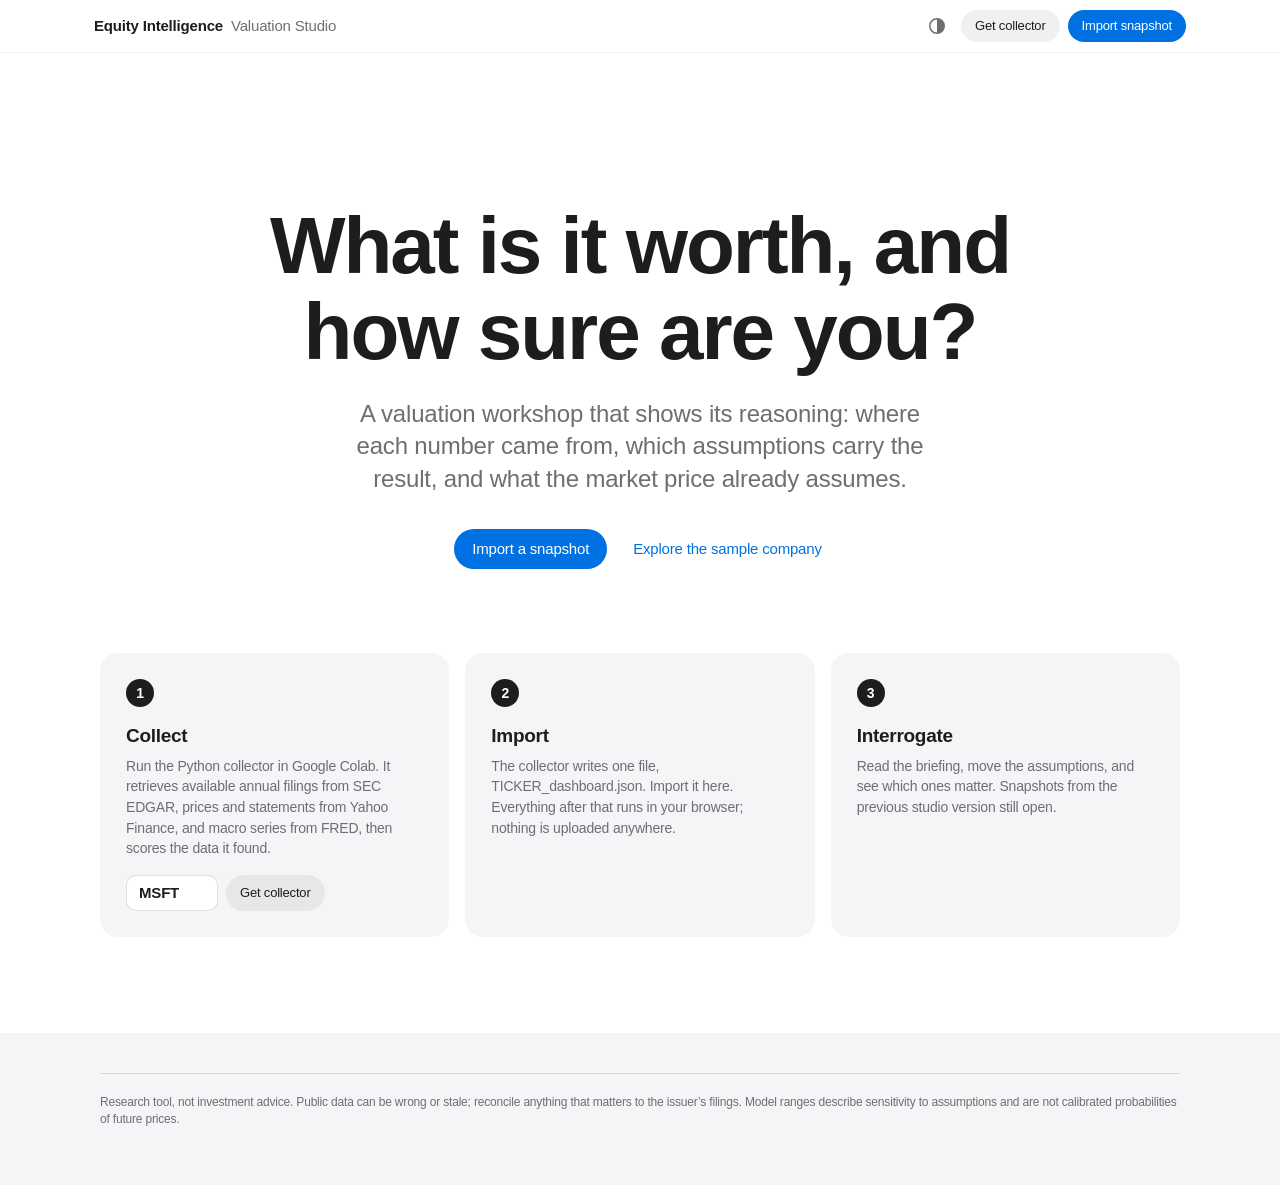
==== experiments/company.html @ 051d7dd8 "Add original ATLAS and valuation workspaces with synchronized 3-second startup" ====
<!doctype html>
<html lang="en">
<head>
<meta charset="utf-8">
<meta name="viewport" content="width=device-width, initial-scale=1, viewport-fit=cover">
<meta name="color-scheme" content="light dark">
<title>Equity Intelligence · Valuation Studio</title>
<style>
:root{
  --bg:#ffffff;--bg-alt:#f5f5f7;--surface:#ffffff;
  --ink:#1d1d1f;--ink-2:#6e6e73;--ink-3:#86868b;
  --line:rgba(0,0,0,.12);--line-2:rgba(0,0,0,.06);
  --accent:#0071e3;--accent-soft:rgba(0,113,227,.10);--accent-mid:rgba(0,113,227,.26);
  --pos:#1f8a3b;--neg:#d70015;--warn:#b25000;
  --pos-soft:rgba(52,199,89,.16);--neg-soft:rgba(255,59,48,.12);--warn-soft:rgba(255,159,10,.18);
  --nav:rgba(255,255,255,.8);--field:#ffffff;
  --font:-apple-system,BlinkMacSystemFont,"SF Pro Text","SF Pro Display","Helvetica Neue","Segoe UI",Roboto,Arial,sans-serif;
  --mono:ui-monospace,"SF Mono",Menlo,Consolas,monospace;
  --r:18px;--gutter:clamp(20px,5vw,44px);
  color-scheme:light;
}
@media (prefers-color-scheme:dark){:root:not([data-theme="light"]){
  --bg:#000000;--bg-alt:#101012;--surface:#1c1c1e;
  --ink:#f5f5f7;--ink-2:#a1a1a6;--ink-3:#86868b;
  --line:rgba(255,255,255,.16);--line-2:rgba(255,255,255,.08);
  --accent:#2997ff;--accent-soft:rgba(41,151,255,.14);--accent-mid:rgba(41,151,255,.34);
  --pos:#30d158;--neg:#ff453a;--warn:#ff9f0a;
  --pos-soft:rgba(48,209,88,.16);--neg-soft:rgba(255,69,58,.16);--warn-soft:rgba(255,159,10,.16);
  --nav:rgba(0,0,0,.72);--field:#1c1c1e;color-scheme:dark;
}}
:root[data-theme="dark"]{
  --bg:#000000;--bg-alt:#101012;--surface:#1c1c1e;
  --ink:#f5f5f7;--ink-2:#a1a1a6;--ink-3:#86868b;
  --line:rgba(255,255,255,.16);--line-2:rgba(255,255,255,.08);
  --accent:#2997ff;--accent-soft:rgba(41,151,255,.14);--accent-mid:rgba(41,151,255,.34);
  --pos:#30d158;--neg:#ff453a;--warn:#ff9f0a;
  --pos-soft:rgba(48,209,88,.16);--neg-soft:rgba(255,69,58,.16);--warn-soft:rgba(255,159,10,.16);
  --nav:rgba(0,0,0,.72);--field:#1c1c1e;color-scheme:dark;
}
*{box-sizing:border-box}
html{scroll-behavior:smooth;scroll-padding-top:64px;-webkit-text-size-adjust:100%}
body{margin:0;background:var(--bg);color:var(--ink);font:17px/1.47 var(--font);letter-spacing:-.011em;-webkit-font-smoothing:antialiased;text-rendering:optimizeLegibility}
h1,h2,h3,h4,p{margin:0}
h1,h2,h3{font-weight:600;letter-spacing:-.025em;line-height:1.08;text-wrap:balance}
h2{font-size:clamp(30px,4.2vw,46px)}
h3{font-size:21px;line-height:1.2;letter-spacing:-.015em}
h4{font-size:14px;font-weight:600;letter-spacing:-.005em}
a{color:var(--accent);text-decoration:none}a:hover{text-decoration:underline}
button,input,select{font:inherit;color:inherit;letter-spacing:inherit}
button{cursor:pointer}
:focus-visible{outline:2px solid var(--accent);outline-offset:3px;border-radius:6px}
.num{font-variant-numeric:tabular-nums}
.muted{color:var(--ink-2)}.small{font-size:14px;line-height:1.45}.tiny{font-size:12px;line-height:1.4;letter-spacing:0}
.pos{color:var(--pos)}.neg{color:var(--neg)}.warn{color:var(--warn)}
[hidden]{display:none!important}

/* navigation */
.nav{position:sticky;top:0;z-index:40;background:var(--nav);-webkit-backdrop-filter:saturate(180%) blur(20px);backdrop-filter:saturate(180%) blur(20px);border-bottom:1px solid var(--line-2);padding-top:env(safe-area-inset-top,0px)}
.nav-in{max-width:1180px;margin:auto;padding:0 var(--gutter);height:52px;display:flex;align-items:center;gap:18px}
.brand{font-size:15px;font-weight:600;white-space:nowrap;display:flex;align-items:baseline;gap:8px}
.brand span{font-weight:400;color:var(--ink-2)}
.links{display:flex;gap:2px;overflow-x:auto;scrollbar-width:none;flex:1;min-width:0;mask-image:linear-gradient(90deg,transparent,#000 14px,#000 calc(100% - 14px),transparent)}
.links::-webkit-scrollbar{display:none}
.links a{color:var(--ink-2);font-size:13px;padding:6px 10px;border-radius:99px;white-space:nowrap;letter-spacing:0}
.links a:hover{color:var(--ink);text-decoration:none}
.links a.on{color:var(--ink);background:var(--line-2)}
.nav-actions{display:flex;gap:8px;align-items:center}
.btn{border:0;border-radius:99px;background:var(--accent);color:#fff;padding:9px 18px;font-size:15px;white-space:nowrap;transition:filter .15s}
.btn:hover{filter:brightness(1.08)}
.btn.sm{padding:6px 14px;font-size:13px}
.btn.quiet{background:var(--line-2);color:var(--ink)}
.btn.ghost{background:transparent;color:var(--accent);padding-left:4px;padding-right:4px}
.btn:disabled{opacity:.4;cursor:default}
.icon-btn{border:0;background:transparent;width:32px;height:32px;border-radius:50%;display:grid;place-items:center;color:var(--ink-2)}
.icon-btn:hover{background:var(--line-2);color:var(--ink)}
.banner{background:var(--warn-soft);color:var(--ink);font-size:13px;text-align:center;padding:8px var(--gutter)}

/* bands */
.band{--card:var(--bg-alt);padding:clamp(56px,8vw,104px) var(--gutter)}
.band.alt{--card:var(--surface);background:var(--bg-alt)}
.wrap{max-width:1080px;margin:auto}
.head{max-width:720px;margin-bottom:clamp(28px,4vw,48px)}
.head p{font-size:clamp(17px,1.9vw,21px);line-height:1.4;color:var(--ink-2);margin-top:14px;text-wrap:pretty}
.card{background:var(--card);border-radius:var(--r);padding:clamp(20px,3vw,32px);min-width:0}
.card>h3{margin-bottom:6px}.card>h3+p{color:var(--ink-2);font-size:14px;margin-bottom:20px;max-width:62ch}
.grid{display:grid;gap:16px}
.g2{grid-template-columns:repeat(2,minmax(0,1fr))}.g3{grid-template-columns:repeat(3,minmax(0,1fr))}.g4{grid-template-columns:repeat(4,minmax(0,1fr))}
.g-main{grid-template-columns:minmax(0,1.55fr) minmax(0,1fr)}
.stack{display:grid;gap:16px}
.mt{margin-top:16px}.mt2{margin-top:32px}

/* start */
.start{padding:clamp(72px,12vw,150px) var(--gutter) clamp(56px,8vw,96px);text-align:center}
.start h1{font-size:clamp(40px,7vw,80px);max-width:17ch;margin:0 auto}
.start>p{font-size:clamp(19px,2.2vw,24px);line-height:1.35;color:var(--ink-2);max-width:34em;margin:22px auto 0;text-wrap:balance}
.start .actions{display:flex;gap:10px 22px;justify-content:center;flex-wrap:wrap;margin-top:34px;align-items:center}
.steps{display:grid;grid-template-columns:repeat(3,minmax(0,1fr));gap:16px;max-width:1080px;margin:clamp(48px,7vw,84px) auto 0;text-align:left;counter-reset:s}
.step{background:var(--bg-alt);border-radius:var(--r);padding:26px;counter-increment:s}
.step::before{content:counter(s);display:grid;place-items:center;width:28px;height:28px;border-radius:50%;background:var(--ink);color:var(--bg);font-size:14px;font-weight:600;margin-bottom:18px}
.step h3{font-size:19px;margin-bottom:8px}.step p{font-size:14px;color:var(--ink-2)}
.step .row{display:flex;gap:8px;margin-top:16px;flex-wrap:wrap}
.field{height:36px;border-radius:10px;border:1px solid var(--line);background:var(--field);padding:0 12px;font-size:15px;min-width:0}
.field.tk{width:92px;text-transform:uppercase;font-weight:600}

/* summary */
.company{display:flex;justify-content:space-between;align-items:baseline;gap:16px;flex-wrap:wrap;color:var(--ink-2);font-size:15px;margin-bottom:18px}
.verdict{font-size:clamp(32px,5.4vw,64px);font-weight:600;letter-spacing:-.03em;line-height:1.05;max-width:20ch;text-wrap:balance}
.verdict-sub{font-size:clamp(17px,2vw,22px);color:var(--ink-2);line-height:1.4;max-width:44em;margin-top:18px;text-wrap:pretty}
.range{margin:clamp(40px,6vw,72px) 0 8px;position:relative;height:118px}
.range-track{position:absolute;left:0;right:0;top:54px;height:10px;border-radius:5px;background:var(--line-2)}
.range-band{position:absolute;top:54px;height:10px;border-radius:5px;background:var(--accent-mid)}
.range-core{position:absolute;top:54px;height:10px;border-radius:5px;background:var(--accent)}
.range-med{position:absolute;top:48px;width:2px;height:22px;background:var(--bg);margin-left:-1px}
.range-mkt{position:absolute;top:0;transform:translateX(-50%);text-align:center;white-space:nowrap}
.range-mkt b{display:block;font-size:19px;font-weight:600}.range-mkt span{font-size:12px;color:var(--ink-2)}
.range-mkt::after{content:"";display:block;width:2px;height:24px;background:var(--ink);margin:4px auto 0;border-radius:1px}
.range-mkt.edge-l{transform:none;text-align:left}.range-mkt.edge-l::after{margin-left:0}
.range-mkt.edge-r{transform:translateX(-100%);text-align:right}.range-mkt.edge-r::after{margin-right:0}
.range-lab{position:absolute;top:76px;font-size:12px;color:var(--ink-2);white-space:nowrap;transform:translateX(-50%);text-align:center}
.range-lab b{display:block;font-size:15px;color:var(--ink);font-weight:600}
.range-lab.l{transform:none;text-align:left}.range-lab.r{transform:translateX(-100%);text-align:right}
.facts{display:grid;grid-template-columns:repeat(4,minmax(0,1fr));gap:1px;background:var(--line-2);border-top:1px solid var(--line-2);border-bottom:1px solid var(--line-2);margin-top:clamp(32px,5vw,56px)}
.fact{background:var(--bg);padding:22px 20px 22px 0}
.fact+.fact{padding-left:20px}
.fact>span{font-size:13px;color:var(--ink-2);display:block}
.fact b{white-space:nowrap;overflow:hidden;text-overflow:ellipsis;font-size:clamp(24px,3vw,34px);font-weight:600;letter-spacing:-.02em;display:block;margin:4px 0 2px}
.fact>small{font-size:12px;color:var(--ink-2)}
.brief{margin-top:clamp(40px,6vw,72px);display:grid;grid-template-columns:minmax(0,220px) minmax(0,1fr);gap:24px 48px}
.brief h3{font-size:28px}
.brief-list{display:grid;gap:0}
.insight{display:grid;grid-template-columns:10px minmax(0,1fr);gap:16px;padding:20px 0;border-top:1px solid var(--line-2)}
.insight:first-child{border-top:0;padding-top:4px}
.insight i{width:8px;height:8px;border-radius:50%;margin-top:9px;background:var(--ink-3)}
.insight.good i{background:var(--pos)}.insight.bad i{background:var(--neg)}.insight.caution i{background:var(--warn)}.insight.info i{background:var(--accent)}
.insight b{font-weight:600;font-size:19px;line-height:1.3;letter-spacing:-.015em;display:block}
.insight p{color:var(--ink-2);font-size:15px;margin-top:6px;max-width:62ch}
.insight a{font-size:14px;display:inline-block;margin-top:8px}

/* generic pieces */
.kv{display:grid;grid-template-columns:1fr auto;gap:10px 16px;font-size:15px}
.kv>span{color:var(--ink-2)}.kv>b{font-weight:500;text-align:right;font-variant-numeric:tabular-nums}
.kv .rule{grid-column:1/-1;height:1px;background:var(--line-2)}
.big{font-size:clamp(34px,5vw,52px);font-weight:600;letter-spacing:-.03em;line-height:1;font-variant-numeric:tabular-nums}
.stat span{display:block;font-size:13px;color:var(--ink-2)}
.stat b{display:block;font-size:26px;font-weight:600;letter-spacing:-.02em;margin-top:2px;font-variant-numeric:tabular-nums}
.stat small{font-size:12px;color:var(--ink-2)}
.stats{display:grid;grid-template-columns:repeat(auto-fit,minmax(118px,1fr));gap:20px 16px}
.chart{width:100%;display:block;position:relative}
.chart svg{display:block;width:100%;height:auto;overflow:visible}
.chart text{font:11px var(--font);fill:var(--ink-2);letter-spacing:0}
.axis{stroke:var(--line);stroke-width:1}.gridl{stroke:var(--line-2);stroke-width:1}
.legend{display:flex;gap:6px 18px;flex-wrap:wrap;font-size:12px;color:var(--ink-2);margin-top:12px}
.legend i{display:inline-block;width:14px;height:3px;border-radius:2px;vertical-align:middle;margin-right:6px}
.seg{display:inline-flex;background:var(--line-2);border-radius:10px;padding:2px;gap:2px;flex-wrap:wrap}
.seg button{border:0;background:transparent;border-radius:8px;padding:6px 12px;font-size:13px;color:var(--ink-2)}
.seg button[aria-pressed="true"]{background:var(--surface);color:var(--ink);box-shadow:0 1px 3px rgba(0,0,0,.12)}
:root[data-theme="dark"] .seg button[aria-pressed="true"]{background:#3a3a3c}
@media (prefers-color-scheme:dark){:root:not([data-theme="light"]) .seg button[aria-pressed="true"]{background:#3a3a3c}}
.readout{font-size:13px;color:var(--ink-2);min-height:20px;font-variant-numeric:tabular-nums}
details.more{margin-top:16px}
details.more>summary{cursor:pointer;color:var(--accent);font-size:15px;list-style:none;display:inline-flex;gap:6px;align-items:center}
details.more>summary::-webkit-details-marker{display:none}
details.more>summary::after{content:"";width:7px;height:7px;border-right:1.5px solid;border-bottom:1.5px solid;transform:rotate(45deg);margin-top:-3px;transition:transform .2s}
details.more[open]>summary::after{transform:rotate(-135deg);margin-top:3px}
.empty{color:var(--ink-2);font-size:14px;padding:24px 0}

/* bridge */
.bridge{display:grid;gap:10px}
.bridge-row{display:grid;grid-template-columns:minmax(120px,190px) minmax(0,1fr) 92px;gap:14px;align-items:center;font-size:14px}
.bridge-row>span{color:var(--ink-2)}.bridge-row>b{text-align:right;font-weight:500;font-variant-numeric:tabular-nums}
.bridge-bar{height:22px;position:relative}
.bridge-bar i{position:absolute;top:0;bottom:0;border-radius:5px;background:var(--accent)}
.bridge-bar i.minus{background:var(--ink-3)}.bridge-bar i.total{background:var(--ink)}
.bridge-row.total>span,.bridge-row.total>b{color:var(--ink);font-weight:600}

/* what-if */
.slider{display:grid;grid-template-columns:1fr auto;gap:2px 12px;align-items:baseline;padding:13px 0;border-top:1px solid var(--line-2)}
.slider:first-of-type{border-top:0}
.slider label{font-size:15px}.slider output{font-weight:600;font-variant-numeric:tabular-nums}
.slider small{grid-column:1/-1;font-size:12px;color:var(--ink-2)}
.slider input{grid-column:1/-1;width:100%;margin:8px 0 0;accent-color:var(--accent)}
.chips{display:flex;gap:8px;flex-wrap:wrap;margin-bottom:8px}
.chip{border:1px solid var(--line);background:transparent;border-radius:99px;padding:6px 14px;font-size:13px}
.chip:hover{border-color:var(--ink-3)}.chip[aria-pressed="true"]{background:var(--ink);color:var(--bg);border-color:var(--ink)}
.sens{width:100%;border-collapse:separate;border-spacing:3px;font-size:13px;font-variant-numeric:tabular-nums;table-layout:fixed}
.sens th{font-weight:400;color:var(--ink-2);padding:6px 2px;font-size:12px}
.sens td{text-align:center;padding:10px 2px;border-radius:7px;background:var(--line-2)}
.sens td.up{background:var(--pos-soft)}.sens td.dn{background:var(--neg-soft)}.sens td.base{box-shadow:inset 0 0 0 1.5px var(--ink)}

/* tornado */
.tor{display:grid;gap:14px}
.tor-row{display:grid;grid-template-columns:minmax(0,190px) minmax(0,1fr) 44px;gap:12px;align-items:center;font-size:14px}
.tor-row small{display:block;font-size:12px;color:var(--ink-2)}
.tor-track{height:10px;background:var(--line-2);border-radius:5px;overflow:hidden}
.tor-track i{display:block;height:100%;background:var(--accent);border-radius:5px}
.tor-row b{text-align:right;font-weight:600;font-variant-numeric:tabular-nums}

/* macro + lists */
.macro h4{font-size:15px}.macro .val{font-size:28px;font-weight:600;letter-spacing:-.02em;margin:10px 0 2px;font-variant-numeric:tabular-nums}
.macro p{font-size:13px;color:var(--ink-2);margin-top:10px}
.watch{display:grid;gap:0}
.watch div{padding:14px 0;border-top:1px solid var(--line-2);font-size:15px}
.watch div:first-child{border-top:0;padding-top:0}
.watch b{font-weight:600;display:block}.watch span{color:var(--ink-2);font-size:14px}

/* balance sheet */
.crumbs{display:flex;gap:6px;flex-wrap:wrap;font-size:13px;color:var(--ink-3);margin-bottom:18px}
.crumbs button{border:0;background:none;padding:0;color:var(--accent);font-size:13px}.crumbs button.last{color:var(--ink);cursor:default}
.roots{display:grid;grid-template-columns:repeat(3,minmax(0,1fr));gap:12px;margin:16px 0}
.root{border:0;text-align:left;background:var(--card);border-radius:14px;padding:16px 18px;box-shadow:inset 0 0 0 1px transparent}
.root[aria-pressed="true"]{box-shadow:inset 0 0 0 2px var(--accent)}
.root span{font-size:13px;color:var(--ink-2);display:block}.root b{font-size:24px;font-weight:600;letter-spacing:-.02em;font-variant-numeric:tabular-nums}
.brow{display:grid;grid-template-columns:minmax(0,1fr) auto;gap:4px 12px;width:100%;border:0;background:none;text-align:left;padding:13px 0;border-top:1px solid var(--line-2);font-size:15px}
.brow:disabled{cursor:default;color:inherit}
.brow b{font-weight:500;font-variant-numeric:tabular-nums}
.brow .bar{grid-column:1/-1;height:4px;background:var(--line-2);border-radius:2px;overflow:hidden}
.brow .bar i{display:block;height:100%;background:var(--accent);border-radius:2px}
.brow small{grid-column:1/-1;font-size:12px;color:var(--ink-2)}
.brow .go{color:var(--ink-3);margin-left:6px}
.split{height:10px;border-radius:5px;display:flex;overflow:hidden;margin:14px 0 8px;background:var(--line-2)}
.split i{background:var(--ink-3)}.split i+i{background:var(--accent)}

/* treemap + cloud */
.tm{position:relative;width:100%;height:clamp(300px,42vw,440px);border-radius:12px;overflow:hidden}
.tile{position:absolute;border:0;padding:0;background:none;text-align:left;cursor:pointer;animation:tin .22s ease-out both}
.tile:disabled{cursor:default}
.tile>span{position:absolute;inset:1.5px;border-radius:8px;padding:10px 12px;overflow:hidden;display:flex;flex-direction:column;justify-content:space-between;background:var(--tc);color:var(--tt);transition:filter .15s}
.tile:not(:disabled):hover>span{filter:brightness(1.1)}
.tile b{font-weight:600;font-size:14px;line-height:1.2;letter-spacing:-.01em;display:block}
.tile em{font-style:normal;font-size:12px;opacity:.85;display:block;margin-top:2px}
.tile strong{font-size:clamp(16px,2.2vw,24px);font-weight:600;letter-spacing:-.02em;font-variant-numeric:tabular-nums;display:block}
.tile small{font-size:11px;opacity:.85;letter-spacing:0}
.tile.sm strong{font-size:14px}.tile.xs>span{padding:4px 6px}.tile.xs strong,.tile.xs em,.tile.xs small{display:none}.tile.xs b{font-size:11px;white-space:nowrap}.tile.none>span>*{display:none}
.tile.contra>span{background:repeating-linear-gradient(135deg,var(--line) 0 6px,transparent 6px 12px);color:var(--ink);box-shadow:inset 0 0 0 1px var(--line)}
@keyframes tin{from{opacity:0;transform:scale(.965)}to{opacity:1;transform:none}}
.ladder{position:absolute;inset:0;display:flex;gap:clamp(6px,1.6vw,16px);align-items:stretch;padding:8px 4px 0}
.rung{flex:1;min-width:0;display:grid;grid-template-rows:auto auto 1fr auto;text-align:center;animation:tin .25s ease-out both}
.rung b{font-size:clamp(13px,1.8vw,19px);font-weight:600;letter-spacing:-.02em}.rung small{font-size:12px;color:var(--ink-2);margin-bottom:8px}
.rung i{align-self:end;background:var(--accent);border-radius:8px 8px 0 0;min-height:3px}
.rung span{font-size:12px;color:var(--ink-2);padding:8px 0 2px;border-top:1px solid var(--line);white-space:nowrap;overflow:hidden;text-overflow:ellipsis}
.cloud{display:block;width:100%;height:clamp(300px,40vw,420px);margin-top:12px;touch-action:none;cursor:grab}
.cloud:active{cursor:grabbing}
.clist{display:grid}
.clist button{display:grid;grid-template-columns:minmax(0,1fr) auto auto;gap:10px;border:0;background:none;text-align:left;padding:10px 0;border-top:1px solid var(--line-2);font-size:14px;align-items:baseline}
.clist button:first-child{border-top:0}.clist button:disabled{cursor:default;color:inherit}
.clist b{font-weight:500;font-variant-numeric:tabular-nums}.clist small{font-size:12px;color:var(--ink-2);min-width:44px;text-align:right;font-variant-numeric:tabular-nums}

/* quality */
.score{display:flex;align-items:baseline;gap:10px}
.score b{font-size:clamp(56px,8vw,88px);font-weight:600;letter-spacing:-.04em;line-height:1}
.score span{font-size:21px;color:var(--ink-2)}
.check{display:grid;grid-template-columns:22px minmax(0,1fr);gap:12px;padding:14px 0;border-top:1px solid var(--line-2)}
.check:first-child{border-top:0}
.check svg{margin-top:2px}.check b{font-weight:600;font-size:15px;display:block}.check p{font-size:14px;color:var(--ink-2);margin-top:2px}
.tbl-wrap{overflow-x:auto;border-radius:12px;-webkit-overflow-scrolling:touch}
table.data{width:100%;border-collapse:collapse;font-size:13px;white-space:nowrap;font-variant-numeric:tabular-nums}
table.data th{text-align:right;font-weight:500;color:var(--ink-2);padding:10px 14px;border-bottom:1px solid var(--line);position:sticky;top:0;background:var(--card)}
table.data td{text-align:right;padding:9px 14px;border-bottom:1px solid var(--line-2)}
table.data th:first-child,table.data td:first-child{text-align:left}
table.data.left td,table.data.left th{text-align:left;white-space:normal}
.flag{display:inline-block;font-size:11px;padding:1px 7px;border-radius:99px;background:var(--warn-soft);color:var(--warn);margin-left:6px;letter-spacing:0}

/* modal + toast */
.modal{position:fixed;inset:0;background:rgba(0,0,0,.48);z-index:60;display:none;align-items:center;justify-content:center;padding:20px}
.modal.open{display:flex}
.sheet{width:min(960px,100%);max-height:min(86vh,900px);background:var(--surface);border-radius:20px;display:flex;flex-direction:column;overflow:hidden}
.sheet-head{padding:22px 24px 18px;display:flex;justify-content:space-between;gap:16px;align-items:flex-start;flex-wrap:wrap;border-bottom:1px solid var(--line-2)}
.sheet-head p{font-size:14px;color:var(--ink-2);margin-top:4px;max-width:52ch}
.sheet-form{display:flex;gap:10px;flex-wrap:wrap;align-items:end;padding:16px 24px;border-bottom:1px solid var(--line-2)}
.sheet-form label{display:grid;gap:5px;font-size:12px;color:var(--ink-2)}
pre{flex:1;overflow:auto;margin:0;padding:20px 24px;font:12px/1.6 var(--mono);tab-size:4;background:var(--bg-alt);color:var(--ink);letter-spacing:0}
.toast{position:fixed;left:50%;bottom:calc(28px + env(safe-area-inset-bottom,0px));transform:translate(-50%,20px);background:var(--ink);color:var(--bg);padding:11px 18px;border-radius:99px;font-size:14px;opacity:0;pointer-events:none;transition:.25s;z-index:70;max-width:calc(100vw - 32px)}
.toast.show{opacity:1;transform:translate(-50%,0)}
footer{padding:40px var(--gutter) calc(56px + env(safe-area-inset-bottom,0px));font-size:12px;color:var(--ink-2);background:var(--bg-alt)}
footer .wrap{border-top:1px solid var(--line);padding-top:20px;max-width:1080px}

@media (max-width:900px){
  .g-main,.g3,.g4{grid-template-columns:repeat(2,minmax(0,1fr))}
  .g-main{grid-template-columns:1fr}
  .brief{grid-template-columns:1fr}
  .steps{grid-template-columns:1fr}
  .brand span{display:none}
  .nav-in{flex-wrap:wrap;height:auto;padding-top:9px;row-gap:2px}
  .nav-in .links{order:3;flex:0 0 100%;padding:4px 0 8px}
  .nav-in:has(.links[hidden]){padding-bottom:9px}
  html{scroll-padding-top:104px}
}
@media (max-width:640px){
  body{font-size:16px}
  .g2,.g3,.g4{grid-template-columns:1fr}
  .facts{grid-template-columns:repeat(2,minmax(0,1fr))}
  .fact,.fact+.fact{padding:16px 12px 16px 0}.fact:nth-child(even){padding-left:14px}
  .roots{grid-template-columns:1fr}
  .bridge-row{grid-template-columns:minmax(0,1fr) 84px}.bridge-bar{grid-column:1/-1;grid-row:2;height:12px}
  .tor-row{grid-template-columns:minmax(0,1fr) 44px}.tor-track{grid-column:1/-1;grid-row:2}
  .nav-actions .label{display:none}
  .range-mkt b{font-size:16px}
}
@media (prefers-reduced-motion:reduce){html{scroll-behavior:auto}*{transition:none!important}}
@media print{.nav,.start,.modal,.toast,.banner{display:none!important}.band{padding:24px 0}}
</style>
</head>
<body>
<header class="nav">
  <div class="nav-in">
    <div class="brand">Equity Intelligence <span id="navTicker">Valuation Studio</span></div>
    <nav class="links" id="links" aria-label="Sections" hidden>
      <a href="#summary">Summary</a><a href="#valuation">Valuation</a><a href="#whatif">What-if</a><a href="#uncertainty">Uncertainty</a><a href="#record">Fundamentals</a><a href="#risk">Risk</a><a href="#macro">Economy</a><a href="#balance">Breakdown</a><a href="#bank" id="bankLink" hidden>Bank capital</a><a href="#quality">Data quality</a><a href="#tables">Tables</a>
    </nav>
    <div class="nav-actions" style="margin-left:auto">
      <button class="icon-btn" id="themeBtn" aria-label="Switch between light and dark appearance" title="Appearance">
        <svg width="18" height="18" viewBox="0 0 18 18" aria-hidden="true"><circle cx="9" cy="9" r="7.25" fill="none" stroke="currentColor" stroke-width="1.5"/><path d="M9 1.75a7.25 7.25 0 0 1 0 14.5z" fill="currentColor"/></svg>
      </button>
      <button class="btn sm quiet" id="navCode"><span class="label">Get </span>collector</button>
      <button class="btn sm" id="navImport">Import<span class="label"> snapshot</span></button>
    </div>
  </div>
</header>
<div class="banner" id="demoBanner" hidden>Sample data. Northwind Systems is a synthetic company, generated so you can explore the studio before importing a real snapshot.</div>

<main>
<section class="start" id="start">
  <h1>What is it worth, and how sure are you?</h1>
  <p>A valuation workshop that shows its reasoning: where each number came from, which assumptions carry the result, and what the market price already assumes.</p>
  <div class="actions">
    <button class="btn" id="startImport">Import a snapshot</button>
    <button class="btn ghost" id="startDemo">Explore the sample company</button>
  </div>
  <div class="steps">
    <div class="step"><h3>Collect</h3><p>Run the Python collector in Google Colab. It retrieves available annual filings from SEC EDGAR, prices and statements from Yahoo Finance, and macro series from FRED, then scores the data it found.</p>
      <div class="row"><input class="field tk" id="startTicker" value="MSFT" maxlength="12" aria-label="Ticker symbol"><button class="btn sm quiet" id="startCode">Get collector</button></div></div>
    <div class="step"><h3>Import</h3><p>The collector writes one file, <span class="num">TICKER_dashboard.json</span>. Import it here. Everything after that runs in your browser; nothing is uploaded anywhere.</p></div>
    <div class="step"><h3>Interrogate</h3><p>Read the briefing, move the assumptions, and see which ones matter. Snapshots from the previous studio version still open.</p></div>
  </div>
</section>

<div id="app" hidden>
<section class="band" id="summary"><div class="wrap">
  <div class="company"><span id="coName"></span><span id="coMeta" class="num"></span></div>
  <h1 class="verdict" id="verdict"></h1>
  <p class="verdict-sub" id="verdictSub"></p>
  <div class="range" id="range" role="img"></div>
  <div class="facts" id="facts"></div>
  <div class="brief"><div><h3>Briefing</h3><p class="small muted" style="margin-top:10px">Ranked by how much each point should change your view. Every statement is computed from this snapshot.</p></div><div class="brief-list" id="brief"></div></div>
</div></section>

<section class="band alt" id="valuation"><div class="wrap">
  <div class="head"><h2>How the value is built.</h2><p id="valLede"></p></div>
  <div class="grid g-main">
    <div class="card"><h3 id="bridgeTitle">From cash flows to a share price</h3><p id="bridgeNote"></p><div class="bridge" id="bridge"></div></div>
    <div class="card"><h3>Discount rate</h3><p id="rateNote"></p><div class="kv" id="rateKv"></div></div>
  </div>
  <div class="grid g-main mt">
    <div class="card"><h3>Forecast against the record</h3><p>Solid is reported, tinted is the base forecast. A forecast that breaks sharply from the record needs a reason. The last view shows how much of today’s value each future year contributes.</p>
      <div class="seg" id="fcSeg" role="group" aria-label="Forecast series"></div><div class="chart mt" id="fcChart"></div>
      <details class="more"><summary>Year-by-year forecast</summary><div class="tbl-wrap mt"><table class="data" id="fcTbl"></table></div></details></div>
    <div class="card"><h3>Cross-checks</h3><p>Independent reference points. None of them feed the model.</p><div class="kv" id="crossKv"></div></div>
  </div>
</div></section>

<section class="band" id="whatif"><div class="wrap">
  <div class="head"><h2>Change an assumption. Watch the value.</h2><p>The same model, recalculated as you move. Start from a preset, or find the point where the model agrees with the market.</p></div>
  <div class="grid g-main">
    <div class="card"><div class="chips" id="presets" role="group" aria-label="Assumption presets"></div><div id="sliders"></div></div>
    <div class="stack">
      <div class="card"><span class="small muted">Value per share with these assumptions</span><div class="big" id="wiValue" style="margin:8px 0 10px"></div><div class="small" id="wiDelta"></div><div class="kv mt" id="wiKv"></div></div>
      <div class="card"><h3>Two-way sensitivity</h3><p>Green cells are above today’s price, red below. The outlined cell is your current setting.</p><div class="seg" id="sensSeg" role="group" aria-label="Sensitivity axes"></div><p class="tiny muted mt" id="sensCap"></p><div class="tbl-wrap" style="margin-top:6px"><table class="sens" id="sens"></table></div></div>
    </div>
  </div>
</div></section>

<section class="band alt" id="uncertainty"><div class="wrap">
  <div class="head"><h2>How uncertain is it?</h2><p id="mcLede"></p></div>
  <div class="card"><div class="stats" id="mcStats"></div>
    <div style="display:flex;justify-content:space-between;gap:12px;flex-wrap:wrap;align-items:center;margin-top:28px"><div class="seg" id="distSeg" role="group" aria-label="Distribution view"></div><span class="readout" id="distRead"></span></div>
    <div class="chart mt" id="hist"></div>
    <div class="legend"><span><i style="background:var(--accent)"></i>Simulated values</span><span><i style="background:var(--accent-mid)"></i>P10 to P90</span><span><i style="background:var(--ink)"></i>Market price</span><span><i style="background:var(--pos)"></i>Median</span></div></div>
  <div class="grid g-main mt">
    <div class="card"><div style="display:flex;justify-content:space-between;gap:12px;flex-wrap:wrap;align-items:baseline"><h3>Scenario cloud</h3><button class="btn ghost sm" id="cloudReset">Reset view</button></div>
      <p>Every scenario placed by two of its inputs, with height showing the value it produced. Drag to rotate. Planes mark P10, median, P90 and the market price.</p>
      <div style="display:flex;gap:10px;flex-wrap:wrap;align-items:center"><label class="tiny muted">Floor axis <select class="field" id="cloudX" style="height:32px;font-size:13px"></select></label><label class="tiny muted">Depth axis <select class="field" id="cloudY" style="height:32px;font-size:13px"></select></label></div>
      <canvas id="cloud" class="cloud" role="img" aria-label="Three-dimensional scatter of simulated scenarios: two inputs against value per share"></canvas>
      <div class="readout" id="cloudRead">Hover a point to read its assumptions.</div>
      <div class="legend"><span><i style="background:var(--accent)"></i>Above market price</span><span><i style="background:var(--ink-3)"></i>Below market price</span></div></div>
    <div class="card"><h3>Shape of the distribution</h3><p>Moments and tails of the simulated values.</p><div class="kv" id="distKv"></div>
      <h4 style="margin:26px 0 10px">Chance the value exceeds</h4><table class="data" id="exceed"></table></div>
  </div>
  <div class="card mt"><div style="display:flex;justify-content:space-between;gap:12px;flex-wrap:wrap;align-items:baseline"><h3>Paths, not just endpoints</h3><div class="seg" id="fanSeg" role="group" aria-label="Path series"></div></div>
    <p id="fanNote">Each scenario implies a ten-year path. Bands show where half and four-fifths of the paths run; thin lines are individual scenarios.</p>
    <div class="chart" id="fan"></div>
    <div class="legend"><span><i style="background:var(--ink)"></i>Reported</span><span><i style="background:var(--accent)"></i>Median path</span><span><i style="background:var(--accent-mid)"></i>P25 to P75</span><span><i style="background:var(--accent-soft);outline:1px solid var(--accent-mid)"></i>P10 to P90</span><span><i style="background:var(--pos)"></i>Base case</span></div></div>
  <div class="grid g2 mt">
    <div class="card"><h3>Which assumptions carry the range</h3><p>Share of the spread in simulated values explained by each input (squared rank correlation, normalised). <span id="r2Note"></span></p><div class="tor" id="tornado"></div></div>
    <div class="card"><h3>One assumption at a time</h3><p>Each dot is a scenario. The line is the median value across that slice of the input.</p><div class="seg" id="drvSeg" role="group" aria-label="Driver"></div><div class="chart mt" id="scatter"></div></div>
  </div>
  <div class="card mt"><h3>Driver table</h3><p>For each input: what the model assumes, how uncertain it is, what one standard deviation does to value on its own, and the level at which the model would agree with today’s price.</p><div class="tbl-wrap"><table class="data" id="drvTbl"></table></div></div>
  <details class="more" id="simMore"><summary>Simulation settings and convergence</summary>
    <div class="card mt"><div style="display:flex;gap:12px;flex-wrap:wrap;align-items:end">
      <label class="tiny muted" style="display:grid;gap:5px">Scenarios<input class="field num" id="simCount" type="number" min="200" max="50000" step="100" value="4000" style="width:120px"></label>
      <label class="tiny muted" style="display:grid;gap:5px">Random seed<input class="field num" id="simSeed" type="number" min="0" max="4294967295" value="42" style="width:140px"></label>
      <button class="btn sm" id="simRun">Run simulation</button><span class="readout" id="simStatus"></span></div>
      <div class="chart mt2" id="conv"></div><p class="tiny muted mt">Running mean with its 95% numerical error band. The band shrinks with more scenarios; it says nothing about whether the assumptions are right.</p></div>
  </details>
</div></section>

<section class="band" id="record"><div class="wrap">
  <div class="head"><h2>The record behind the assumptions.</h2><p id="recLede"></p></div>
  <div class="grid g2">
    <div class="card"><h3>Revenue growth, year by year</h3><p id="growthNote"></p><div class="chart" id="growthChart"></div><div class="stats mt2" id="growthStats"></div></div>
    <div class="card"><h3>Operating margin</h3><p id="marginNote"></p><div class="chart" id="marginChart"></div><div class="stats mt2" id="marginStats"></div></div>
  </div>
  <div class="grid g2 mt"><div class="card"><h3>Growth quality</h3><p>How fast, how steady, and whether it is slowing.</p><div class="kv" id="diagG"></div></div><div class="card"><h3>Profitability and cash</h3><p>Whether reported profit turns into cash, and what it costs to grow.</p><div class="kv" id="diagP"></div></div></div>
  <div class="card mt"><h3>Operating fundamentals</h3><p>Measured from the statements. These describe the business; they are not forecasts.</p><div class="stats" id="opStats"></div></div>
</div></section>

<section class="band alt" id="risk"><div class="wrap">
  <div class="head"><h2>How the stock behaves.</h2><p id="riskLede"></p></div>
  <div class="card"><div style="display:flex;justify-content:space-between;gap:12px;flex-wrap:wrap;align-items:center"><div class="seg" id="pxSeg" role="group" aria-label="Market series"></div><span class="readout" id="pxRead"></span></div><div class="chart mt" id="pxChart"></div>
    <div class="legend"><span><i style="background:var(--ink)"></i>Close</span><span><i style="background:var(--accent)"></i>50-day</span><span><i style="background:var(--ink-3)"></i>200-day</span><span><i style="background:var(--pos)"></i>Model median</span></div></div>
  <div class="grid g-main mt">
    <div class="card"><h3>Risk measures</h3><p>Descriptive statistics from daily returns. They characterise the past year, not the next one.</p><div class="stats" id="riskStats"></div></div>
    <div class="card"><h3>What it moves with</h3><p id="facNote"></p><div class="tor" id="factors"></div></div>
  </div>
</div></section>

<section class="band" id="macro"><div class="wrap">
  <div class="head"><h2>The economy around it.</h2><p>Official FRED series chosen for this sector. Associations with the stock are historical and descriptive; none of them alter the valuation.</p></div>
  <div class="grid g4" id="macroGrid"></div>
  <div class="card mt"><h3>What to check in the filings</h3><p>Company-level drivers that public macro data cannot measure.</p><div class="watch" id="watch"></div></div>
</div></section>

<section class="band alt" id="balance"><div class="wrap">
  <div class="head"><h2>Break it down.</h2><p id="balLede">Click any block to open it. The box refills with what that number is made of.</p></div>
  <div style="display:flex;justify-content:space-between;gap:12px;flex-wrap:wrap;align-items:center"><div class="seg" id="tmSeg" role="group" aria-label="Statement"></div><div class="chips" id="tmJump" style="margin:0"></div></div>
  <div class="grid g-main mt">
    <div class="card"><div class="crumbs" id="crumbs"></div>
      <div style="display:flex;justify-content:space-between;gap:12px;align-items:baseline;flex-wrap:wrap"><h3 id="nodeName"></h3><span class="big" id="nodeVal" style="font-size:32px"></span></div>
      <p class="small muted" id="nodeSrc" style="margin:6px 0 14px"></p>
      <div class="seg" id="tmAlt" role="group" aria-label="Breakdown basis" style="margin-bottom:12px"></div>
      <div class="tm" id="tm"></div><p class="tiny muted mt" id="balRecon"></p></div>
    <div class="card" id="balSide"></div>
  </div>
</div></section>

<section class="band" id="bank" hidden><div class="wrap">
  <div class="head"><h2>Regulatory capital.</h2><p>Each figure is labelled by legal entity. A subsidiary’s Call Report is not the parent’s consolidated ratio.</p></div>
  <div class="grid g2"><div class="card" id="bankParent"></div><div class="card" id="bankSub"></div></div>
</div></section>

<section class="band" id="quality"><div class="wrap">
  <div class="head"><h2>Can you trust the inputs?</h2><p>Every check is explicit. A low score does not make the valuation wrong; it tells you how much of it rests on assumption instead of evidence.</p></div>
  <div class="grid g-main">
    <div class="card"><div class="score"><b class="num" id="qScore"></b><span id="qGrade"></span></div><p class="small muted" id="qNote" style="margin:10px 0 18px"></p><div id="qChecks"></div></div>
    <div class="card"><h3>Model cautions</h3><p>Raised by the collector while building this snapshot.</p><div class="watch" id="qWarn"></div></div>
  </div>
  <div class="card mt"><h3>Where each input came from</h3><p>Flagged rows were assumed or reconstructed, not observed.</p><div class="tbl-wrap"><table class="data left" id="prov"></table></div></div>
</div></section>

<section class="band alt" id="tables"><div class="wrap">
  <div class="head"><h2>The numbers, in full.</h2><p>Everything shown above, exportable.</p></div>
  <div style="display:flex;justify-content:space-between;gap:12px;flex-wrap:wrap;align-items:center"><div class="seg" id="tblSeg" role="group" aria-label="Table"></div><div style="display:flex;gap:8px;flex-wrap:wrap"><button class="btn sm quiet" id="exCsv">Export CSV</button><button class="btn sm quiet" id="exJson">Save snapshot</button></div></div>
  <div class="card mt" style="padding:8px"><div class="tbl-wrap" style="max-height:520px;overflow:auto"><table class="data" id="tbl"></table></div></div>
  <p class="tiny muted mt" id="tblNote"></p>
</div></section>
</div>
</main>

<footer><div class="wrap">Research tool, not investment advice. Public data can be wrong or stale; reconcile anything that matters to the issuer’s filings. Model ranges describe sensitivity to assumptions and are not calibrated probabilities of future prices.</div></footer>

<div class="modal" id="modal" role="dialog" aria-modal="true" aria-labelledby="mTitle"><div class="sheet">
  <div class="sheet-head"><div><h3 id="mTitle">Data collector</h3><p>Paste into one Google Colab cell and run. It installs what it needs and writes the snapshot file to import here.</p></div><button class="icon-btn" id="mClose" aria-label="Close"><svg width="14" height="14" viewBox="0 0 14 14" aria-hidden="true"><path d="M1 1l12 12M13 1L1 13" stroke="currentColor" stroke-width="1.6" stroke-linecap="round"/></svg></button></div>
  <div class="sheet-form">
    <label>Ticker<input class="field tk" id="mTicker" maxlength="12" value="MSFT"></label>
    <label style="flex:1;min-width:200px">Your e-mail, for the SEC request header<input class="field" id="mEmail" type="email" placeholder="you@example.com" autocomplete="email"></label>
    <button class="btn sm" id="mCopy">Copy code</button><button class="btn sm quiet" id="mSave">Download .py</button>
  </div>
  <pre id="mCode" tabindex="0"></pre>
</div></div>
<div class="toast" id="toast" role="status" aria-live="polite"></div>
<input type="file" id="file" accept="application/json,.json" hidden>
<script>
const PYTHON_SOURCE="# EQUITY INTELLIGENCE v8.1 | research data collector (Google Colab or local Python 3.9+)\n# Paste into one Colab cell and run. It writes <TICKER>_dashboard.json, which the\n# Valuation Studio HTML imports. Public data is indicative: reconcile to filings.\nimport sys, subprocess, importlib.util, warnings, math, io, csv, os, re, time\nimport urllib.request, urllib.parse, json as _json\nfor package, module in [('yfinance','yfinance'),('pandas','pandas'),('numpy','numpy'),('scipy','scipy')]:\n    if importlib.util.find_spec(module) is None:\n        subprocess.check_call([sys.executable,'-m','pip','-q','install',package])\nimport yfinance as yf\nimport pandas as pd\nimport numpy as np\nfrom scipy.optimize import brentq\nfrom pathlib import Path\nfrom datetime import datetime, timezone, timedelta\nwarnings.filterwarnings('ignore', category=FutureWarning)\n\n# ========== USER CONTROLS ==========\nTICKER = 'MSFT'                 # Change this to any supported equity ticker\nSIMULATIONS = 2500\nRANDOM_SEED = 42\nFORECAST_YEARS = 10\n# --- Data gathering ---\nUSE_SEC_EDGAR = True            # 10+ fiscal years from SEC XBRL filings (US filers); Yahoo is the fallback\nSEC_USER_AGENT = 'EquityIntelligence research your-email@example.com'  # SEC asks for a real contact address\nBASE_PERIOD = 'ttm'             # 'ttm' = trailing four quarters when newer than the last 10-K, 'fy' = last fiscal year\nMAX_HISTORY_YEARS = 15\n# For an ADR/cross-currency listing, verify these against the filing and vendor fields.\nORDINARY_SHARES_PER_QUOTED_SHARE = None  # e.g. 5 ordinary shares per ADS; never an FX rate\nVENDOR_SHARES_BASIS = 'unverified'       # 'ordinary' or 'quoted' when verification is required\n# --- Discount rate ---\nRISK_FREE_OVERRIDE = None       # decimal, e.g. 0.043\nEQUITY_RISK_PREMIUM = 0.055\nERP_SD = 0.005                  # uncertainty about the equity risk premium, used in Monte Carlo\nBETA_SOURCE = 'regression'      # 'regression' = own 5y weekly estimate with Vasicek shrinkage, 'yahoo' = vendor beta\nTERMINAL_GROWTH = 0.025\nMC_TERMINAL_GROWTH_SD = 0.004\nTAX_RATE_FALLBACK = 0.21\nCOST_OF_DEBT_FALLBACK = 0.055\nMIN_COST_OF_EQUITY = 0.055\nMIN_WACC = 0.055\n# --- Forecast shape ---\nFY1_REVENUE_OVERRIDE = None     # analyst revenue estimate in dollars; None = historical anchor\nFY2_REVENUE_OVERRIDE = None\nSALES_TO_CAPITAL_TERMINAL = 2.5\nCAPEX_FADE_CURVE = 1.8\nMC_CAPEX_FADE_SD = 0.4\nGROWTH_FLOOR, GROWTH_CAP = -0.45, 0.65\nMARGIN_FLOOR, MARGIN_CAP = -0.35, 0.75\n# Priors used to stabilise dispersion estimates from short histories (pseudo-observations = PRIOR_WEIGHT).\nPRIOR_GROWTH_SD, PRIOR_MARGIN_SD, PRIOR_ROE_SD, PRIOR_WEIGHT = 0.08, 0.03, 0.035, 3\n# --- Optional modules ---\nRUN_QUANT_RISK = True\nGS_QUANT_MODE = 'off'           # 'auto' uses gs-quant if installed and numerically identical to pandas\nOUTPUT_DIR = Path('/content/equity_intelligence' if Path('/content').exists() else './equity_intelligence')\nOUTPUT_DIR.mkdir(parents=True, exist_ok=True)\nMODEL_VERSION = '2026-11-v8.1-data-repairs'\n\nWARNINGS = []\nPROVENANCE = []\ndef warn(msg):\n    WARNINGS.append(str(msg)); print('DATA / MODEL WARNING:', msg)\ndef num(value, default=np.nan):\n    try:\n        x=float(value)\n        return x if np.isfinite(x) else default\n    except (TypeError, ValueError, OverflowError):\n        return default\ndef finite(x): return np.isfinite(num(x))\ndef safe_div(a,b,default=np.nan):\n    a,b=num(a),num(b)\n    return a/b if finite(a) and finite(b) and abs(b)>1e-12 else default\ndef money(x): return 'N/A' if not finite(x) else f'${x:,.2f}'\ndef pct(x): return 'N/A' if not finite(x) else f'{100*x:,.1f}%'\ndef track(field, value, source, asof=None, fallback=False, note=''):\n    \"\"\"Record where a model input came from. Shown verbatim in the studio's data-quality view.\"\"\"\n    v=num(value)\n    PROVENANCE.append({'field':field,'value':float(v) if finite(v) else None,'source':source,\n                       'asof':str(asof)[:10] if asof is not None else None,'fallback':bool(fallback),'note':note})\ndef retry(fn, tries=3, pause=1.5, label='request'):\n    last=None\n    for attempt in range(tries):\n        try: return fn()\n        except Exception as exc:\n            last=exc; time.sleep(pause*(attempt+1))\n    raise RuntimeError(f'{label} failed after {tries} attempts: {str(last)[:140]}')\ndef pull(obj, attribute, default=None):\n    try:\n        value=getattr(obj,attribute)\n        return value if value is not None else default\n    except Exception as exc:\n        warn(f'{attribute} unavailable: {str(exc)[:120]}'); return default\n\ndef normalize_statement(df):\n    if not isinstance(df,pd.DataFrame) or df.empty: return pd.DataFrame()\n    out=df.copy()\n    try: out.columns=pd.to_datetime(out.columns,errors='coerce')\n    except Exception: return pd.DataFrame()\n    out=out.loc[:,~out.columns.isna()]\n    out=out.loc[:,~out.columns.duplicated()].sort_index(axis=1,ascending=False)\n    return out.apply(pd.to_numeric,errors='coerce')\ndef statement_series(df,aliases):\n    \"\"\"Coalesce recognised labels per period; an empty preferred label must not hide another.\"\"\"\n    if df.empty: return pd.Series(dtype=float)\n    index={''.join(ch for ch in str(k).lower() if ch.isalnum()):k for k in df.index}\n    result=pd.Series(np.nan,index=df.columns,dtype=float)\n    for alias in aliases:\n        key=''.join(ch for ch in alias.lower() if ch.isalnum())\n        if key in index:\n            row=df.loc[index[key]]\n            if isinstance(row,pd.DataFrame): row=row.iloc[0]\n            result=result.combine_first(pd.to_numeric(row,errors='coerce'))\n    return result\n\ndef statement_observation(df,aliases,date=None):\n    \"\"\"One named source observation in the selected period; never silently use an older year.\"\"\"\n    if df.empty: return np.nan,None,None\n    date=df.columns[0] if date is None else date\n    if date not in df.columns: return np.nan,None,None\n    keys={''.join(c for c in str(k).lower() if c.isalnum()):k for k in df.index}\n    for alias in aliases:\n        key=keys.get(''.join(c for c in alias.lower() if c.isalnum()))\n        if key is None: continue\n        value=df.loc[key,date]\n        if isinstance(value,pd.Series): value=value.iloc[0]\n        if finite(value): return float(value),str(key),date\n    return np.nan,None,date\n\ndef at_date(series,date):\n    if series.empty: return np.nan\n    try:\n        if date in series.index: return num(series.loc[date])\n        nearby=[d for d in series.index if abs((pd.Timestamp(d)-pd.Timestamp(date)).days)<=20]\n        return num(series.loc[min(nearby,key=lambda d:abs((pd.Timestamp(d)-pd.Timestamp(date)).days))]) if nearby else np.nan\n    except Exception: return np.nan\n\ndef latest(series,default=np.nan):\n    if series.empty: return default\n    vals=pd.to_numeric(series,errors='coerce').dropna()\n    return num(vals.iloc[0],default) if len(vals) else default\n\nREVENUE=['Total Revenue','Operating Revenue','Revenue']\nEBIT=['Operating Income','EBIT','Ebit']\nNET_INCOME=['Net Income','Net Income Common Stockholders']\nPRETAX=['Pretax Income','Pre Tax Income']\nTAX=['Tax Provision','Income Tax Expense']\nINTEREST=['Interest Expense','Interest Expense Non Operating']\nDA=['Depreciation And Amortization In Income Statement','Depreciation And Amortization','Depreciation Amortization Depletion','Depreciation And Amortization In Cash Flow Statement']\nCAPEX=['Capital Expenditure','Capital Expenditures','Purchase Of PPE']\nCFO=['Operating Cash Flow','Cash Flow From Continuing Operating Activities']\nSBC=['Stock Based Compensation']\nCASH=['Cash Cash Equivalents And Short Term Investments','Cash And Cash Equivalents','Cash Equivalents','Cash Financial']\nDEBT=['Total Debt']\nLT_DEBT=['Long Term Debt','Long Term Debt And Capital Lease Obligation']\nST_DEBT=['Current Debt','Current Debt And Capital Lease Obligation']\nEQUITY=['Stockholders Equity','Total Equity Gross Minority Interest','Common Stock Equity']\nSHARES=['Diluted Average Shares','Basic Average Shares']\nMINORITY=['Minority Interest']\nPREFERRED=['Preferred Stock','Preferred Stock Equity']\n\n# ---------------------------------------------------------------\n# DATA LOADING: Yahoo Finance (prices, latest statements, quarterlies)\n# ---------------------------------------------------------------\ndef load_data(symbol):\n    t=yf.Ticker(symbol)\n    info=pull(t,'info',{}) or {}\n    if not isinstance(info,dict): info={}\n    income=normalize_statement(pull(t,'income_stmt'))\n    balance=normalize_statement(pull(t,'balance_sheet'))\n    cashflow=normalize_statement(pull(t,'cashflow'))\n    q_income=normalize_statement(pull(t,'quarterly_income_stmt'))\n    q_cash=normalize_statement(pull(t,'quarterly_cashflow'))\n    prices=retry(lambda: t.history(period='5y',interval='1d',auto_adjust=True),label='Price history')\n    if prices.empty or 'Close' not in prices or prices['Close'].dropna().empty:\n        raise RuntimeError('No valid price history returned. Verify ticker and network access.')\n    if income.empty: raise RuntimeError('Annual income statement unavailable; a defensible valuation cannot be built.')\n    if not finite(info.get('sharesOutstanding')):\n        try: info['sharesOutstanding']=num(t.fast_info['shares'])\n        except Exception: pass\n    return info,income,balance,cashflow,q_income,q_cash,prices\n\ndef convert_currency(info, frames):\n    \"\"\"Convert monetary statement rows only. Preserve counts and dimensionless ratios.\"\"\"\n    px=str(info.get('currency') or '').upper(); fin=str(info.get('financialCurrency') or '').upper()\n    state={'price_currency':px or None,'statement_currency':fin or None,'rate':1.0,\n           'status':'match' if px and fin and px==fin else 'unknown_currency',\n           'method':'One latest spot rate applied to monetary statement rows in every period',\n           'share_rows_converted':False}\n    if not px or not fin:\n        warn('Statement or quote currency is unavailable; comparable per-share valuation is disabled.')\n        return frames,state\n    if px==fin: return frames,state\n    try:\n        fx=retry(lambda: yf.Ticker(f'{fin}{px}=X').history(period='10d')['Close'].dropna(),label='FX rate')\n        rate=float(fx.iloc[-1])\n        if not (finite(rate) and rate>0): raise ValueError('non-positive or non-finite FX rate')\n        state.update(rate=rate,status='converted',asof=str(fx.index[-1])[:10])\n        converted=[]\n        for frame in frames:\n            out=frame.copy()\n            for label in out.index:\n                key=''.join(c for c in str(label).lower() if c.isalnum())\n                count_or_ratio=('shares' in key and 'pershare' not in key) or key.endswith(('ratio','margin','rate','percent','percentage')) or key in ('taxrateforcalcs','shareissued')\n                if not count_or_ratio: out.loc[label]=out.loc[label]*rate\n            converted.append(out)\n        warn(f'Monetary statements converted from {fin} to {px} at {rate:.5f} (one latest spot rate; share counts and ratios preserved). Verify the quoted-share/ADS basis separately.')\n        track('fx_rate',rate,f'Yahoo Finance {fin}{px}=X',fx.index[-1],note=state['method'])\n        return converted,state\n    except Exception as exc:\n        state['status']='mismatch_unconverted'\n        warn(f'Statement currency {fin} differs from quote currency {px}; FX unavailable. Comparable valuation disabled: {str(exc)[:80]}')\n        return frames,state\n\ndef build_history(income,cashflow):\n    rows=[]\n    for date in income.columns:\n        revenue=at_date(statement_series(income,REVENUE),date)\n        ebit=at_date(statement_series(income,EBIT),date)\n        if not finite(ebit):\n            gross=at_date(statement_series(income,['Gross Profit']),date)\n            opex=at_date(statement_series(income,['Operating Expense']),date)\n            if finite(gross) and finite(opex): ebit=gross-opex\n        capex=at_date(statement_series(cashflow,CAPEX),date)\n        rows.append({'date':pd.Timestamp(date),'revenue':revenue,'ebit':ebit,\n                     'da':at_date(statement_series(cashflow,DA),date),\n                     'capex':abs(capex) if finite(capex) else np.nan,\n                     'cfo':at_date(statement_series(cashflow,CFO),date),\n                     'net_income':at_date(statement_series(income,NET_INCOME),date),\n                     'sbc':at_date(statement_series(cashflow,SBC),date),'source':'Yahoo Finance'})\n    return pd.DataFrame(rows).set_index('date').sort_index()\n\n# ---------------------------------------------------------------\n# DATA LOADING: SEC EDGAR XBRL \"company facts\" (as-filed, 10+ years)\n# ---------------------------------------------------------------\nSEC_CONCEPTS = {\n 'revenue':['Revenues','RevenueFromContractWithCustomerExcludingAssessedTax','RevenueFromContractWithCustomerIncludingAssessedTax','SalesRevenueNet','SalesRevenueGoodsNet'],\n 'ebit':['OperatingIncomeLoss'],\n 'net_income':['NetIncomeLoss','ProfitLoss'],\n 'da':['DepreciationDepletionAndAmortization','DepreciationAmortizationAndAccretionNet','DepreciationAndAmortization','Depreciation'],\n 'capex':['PaymentsToAcquirePropertyPlantAndEquipment','PaymentsToAcquireProductiveAssets'],\n 'cfo':['NetCashProvidedByUsedInOperatingActivities','NetCashProvidedByUsedInOperatingActivitiesContinuingOperations'],\n 'sbc':['ShareBasedCompensation','AllocatedShareBasedCompensationExpense'],\n 'equity':['StockholdersEquity','StockholdersEquityIncludingPortionAttributableToNoncontrollingInterest'],\n}\nINSTANT_CONCEPTS={'equity'}\ndef _sec_get(url):\n    req=urllib.request.Request(url,headers={'User-Agent':SEC_USER_AGENT,'Accept-Encoding':'identity'})\n    with urllib.request.urlopen(req,timeout=20) as resp:\n        return _json.loads(resp.read(60_000_000).decode('utf-8'))\ndef sec_company_facts(ticker):\n    \"\"\"Return (facts_json, cik) or (None, reason). SEC fair-access policy: identify yourself, <=10 requests/second.\"\"\"\n    if 'your-email@example.com' in SEC_USER_AGENT:\n        print('NOTE: set SEC_USER_AGENT to your own contact e-mail; the SEC may reject anonymous requests.')\n    try:\n        table=retry(lambda:_sec_get('https://www.sec.gov/files/company_tickers.json'),label='SEC ticker map')\n        wanted=ticker.upper().replace('.','-')\n        cik=next((int(r['cik_str']) for r in table.values() if str(r.get('ticker','')).upper()==wanted),None)\n        if cik is None: return None,'Ticker is not in the SEC registrant list (non-US filer or fund)'\n        facts=retry(lambda:_sec_get(f'https://data.sec.gov/api/xbrl/companyfacts/CIK{cik:010d}.json'),label='SEC company facts')\n        return facts,cik\n    except Exception as exc:\n        return None,str(exc)[:160]\ndef sec_annual_series(facts, concepts, instant=False):\n    \"\"\"Newest filed annual fact across compatible aliases, with auditable filing metadata.\n    Incompatible fallbacks are used only if no primary concept exists for that period.\n    Conflicting observations in the newest filing are withheld rather than guessed.\"\"\"\n    gaap=(facts or {}).get('facts',{}).get('us-gaap',{})\n    partial={'SalesRevenueGoodsNet','Depreciation'}\n    lower_priority={'StockholdersEquityIncludingPortionAttributableToNoncontrollingInterest'}\n    grouped={}; selections=[]; issues=[]; out={}\n    for priority,concept in enumerate(concepts):\n        # Goods-only sales and depreciation-only amounts cannot establish consolidated revenue or D&A.\n        if concept in partial: continue\n        for r in gaap.get(concept,{}).get('units',{}).get('USD',[]):\n            if str(r.get('form','')).upper() not in ('10-K','10-K/A','10-KT'): continue\n            try:\n                end=pd.Timestamp(r['end'])\n                start=None if instant else pd.Timestamp(r['start'])\n                if pd.isna(end) or (not instant and (pd.isna(start) or not 340<=(end-start).days<=380)): continue\n                if instant and str(r.get('fp','')).upper()!='FY': continue\n                filed=pd.Timestamp(r['filed'])\n                if pd.isna(filed) or not finite(r.get('val')): continue\n            except (ValueError,KeyError,TypeError): continue\n            item={'concept':concept,'value':float(r['val']),'unit':'USD','start':str(start.date()) if start is not None else None,\n                  'end':str(end.date()),'filed':str(filed.date()),'accession':r.get('accn'),\n                  'form':r.get('form'),'priority':priority,'secondary':concept in lower_priority}\n            grouped.setdefault(end,[]).append(item)\n    for end,items in grouped.items():\n        preferred=[r for r in items if not r['secondary']] or items\n        newest=max(r['filed'] for r in preferred)\n        current=[r for r in preferred if r['filed']==newest]\n        chosen=min(current,key=lambda r:(r['priority'],r['accession'] or ''))\n        tol=max(1.,abs(chosen['value'])*1e-6)\n        conflict=any(abs(r['value']-chosen['value'])>tol or r['start']!=chosen['start'] for r in current)\n        public=lambda r:{k:v for k,v in r.items() if k not in ('priority','secondary')}\n        if conflict:\n            issues.append({'end':str(end.date()),'status':'ambiguous_latest_filing','candidates':[public(r) for r in current]})\n            continue\n        out[end]=chosen['value']\n        selections.append({**public(chosen),'secondary_concept':chosen['secondary'],\n                           'selection':'Newest filed compatible annual fact; alias priority breaks equal-value ties',\n                           'superseded':[public(r) for r in preferred if r['filed']<newest and abs(r['value']-chosen['value'])>tol]})\n    result=pd.Series(out,dtype=float).sort_index()\n    result.attrs={'sec_selections':selections,'sec_issues':issues}\n    return result\n\ndef sec_history(facts):\n    cols={k:sec_annual_series(facts,v,instant=k in INSTANT_CONCEPTS) for k,v in SEC_CONCEPTS.items()}\n    # Balance-sheet instants appear in a 10-K for the current AND prior year end; keep fiscal year ends only.\n    frame=pd.DataFrame({k:v for k,v in cols.items() if k not in INSTANT_CONCEPTS})\n    if frame.empty or 'revenue' not in frame:\n        frame.attrs={'sec_selections':[{**r,'field':k} for k,v in cols.items() for r in v.attrs.get('sec_selections',[])],\n                     'sec_issues':[{**r,'field':k} for k,v in cols.items() for r in v.attrs.get('sec_issues',[])]}\n        return frame\n    frame=frame.dropna(subset=['revenue'])\n    eq=cols['equity']\n    frame['equity']=[num(eq.get(d)) if d in eq.index else np.nan for d in frame.index]\n    if 'capex' in frame: frame['capex']=frame['capex'].abs()\n    frame['source']='SEC EDGAR XBRL'\n    frame=frame.sort_index().tail(MAX_HISTORY_YEARS)\n    frame.attrs={'sec_selections':[{**r,'field':k} for k,v in cols.items() for r in v.attrs.get('sec_selections',[])],\n                 'sec_issues':[{**r,'field':k} for k,v in cols.items() for r in v.attrs.get('sec_issues',[])]}\n    return frame\nDEBT_LADDER=[('Within 1 year','LongTermDebtMaturitiesRepaymentsOfPrincipalInNextTwelveMonths'),('Year 2','LongTermDebtMaturitiesRepaymentsOfPrincipalInYearTwo'),\n    ('Year 3','LongTermDebtMaturitiesRepaymentsOfPrincipalInYearThree'),('Year 4','LongTermDebtMaturitiesRepaymentsOfPrincipalInYearFour'),\n    ('Year 5','LongTermDebtMaturitiesRepaymentsOfPrincipalInYearFive'),('After 5 years','LongTermDebtMaturitiesRepaymentsOfPrincipalAfterYearFive')]\ndef sec_debt_maturities(facts):\n    \"\"\"Contractual principal repayments by year, from the debt footnote of the latest 10-K.\"\"\"\n    gaap=(facts or {}).get('facts',{}).get('us-gaap',{}); found={}\n    for label,concept in DEBT_LADDER:\n        rows=[r for r in gaap.get(concept,{}).get('units',{}).get('USD',[]) if str(r.get('form','')).upper() in ('10-K','10-K/A')]\n        if rows:\n            r=max(rows,key=lambda r:(str(r.get('end','')),str(r.get('filed',''))))\n            if finite(r.get('val')): found[label]=(str(r['end']),float(r['val']))\n    if len(found)<3: return None\n    asof=max(v[0] for v in found.values())\n    rows=[{'bucket':label,'value':found[label][1]} for label,_ in DEBT_LADDER if label in found and found[label][0]==asof]\n    return {'asof':asof,'rows':rows,'source':'SEC EDGAR XBRL, long-term debt maturity schedule (principal; excludes leases and commercial paper)'} if len(rows)>=3 else None\n\ndef merge_history(yahoo, sec):\n    \"\"\"SEC as-filed data extends the record; Yahoo fills the most recent year if EDGAR lags.\n    Returns (history, reconciliation) where reconciliation compares overlapping fiscal years.\"\"\"\n    recon={'status':'yahoo_only','overlap_years':0,'max_revenue_diff':None,'max_ebit_diff':None,'rows':[],\n           'selected_sec_facts':(sec.attrs.get('sec_selections',[]) if sec is not None else []),\n           'sec_selection_issues':(sec.attrs.get('sec_issues',[]) if sec is not None else [])}\n    if sec is None or sec.empty:\n        h=yahoo.copy()\n    else:\n        h=sec.copy()\n        for date,row in yahoo.iterrows():\n            match=[d for d in h.index if abs((d-date).days)<=20]\n            if match:\n                a,b=num(h.loc[match[0],'revenue']),num(row.get('revenue'))\n                se,ye=num(h.loc[match[0],'ebit']),num(row.get('ebit'))\n                rd=(a-b)/abs(b) if finite(a) and finite(b) and b!=0 else 0. if a==b==0 else None\n                ed=(se-ye)/abs(ye) if finite(se) and finite(ye) and ye!=0 else 0. if se==ye==0 else None\n                recon['rows'].append({'date':date.strftime('%Y-%m-%d'),'sec':a,'yahoo':b,'diff':rd,\n                    'sec_ebit':se,'yahoo_ebit':ye,'ebit_diff':ed,\n                    'revenue_gap_over_2pct':abs(rd)>.02 if rd is not None else bool(finite(a) and finite(b) and a!=b),\n                    'ebit_gap_over_2pct':abs(ed)>.02 if ed is not None else bool(finite(se) and finite(ye) and se!=ye)})\n                for col in ('ebit','da','capex','cfo','net_income','sbc'):\n                    if col in h and not finite(h.loc[match[0],col]) and finite(row.get(col)):\n                        h.loc[match[0],col]=row[col]\n                        h.loc[match[0],'source']='SEC EDGAR XBRL + Yahoo Finance fallback'\n                        recon.setdefault('yahoo_fills',[]).append({'date':str(match[0].date()),'field':col,'value':float(row[col])})\n            else:\n                h.loc[date]=row.reindex(h.columns)\n        h=h.sort_index().tail(MAX_HISTORY_YEARS)\n        diffs=[abs(r['diff']) for r in recon['rows'] if r['diff'] is not None]\n        ebit_diffs=[abs(r['ebit_diff']) for r in recon['rows'] if r['ebit_diff'] is not None]\n        recon.update(status='sec_primary',overlap_years=len(recon['rows']),max_revenue_diff=max(diffs) if diffs else None,\n                     max_ebit_diff=max(ebit_diffs) if ebit_diffs else None)\n    for col in ('ebit','da','capex','cfo','net_income','sbc','equity'):\n        if col not in h: h[col]=np.nan\n    h['margin']=[safe_div(e,r) for e,r in zip(h['ebit'],h['revenue'])]\n    h['growth']=h['revenue'].pct_change(fill_method=None)\n    gaps=[(b-a).days for a,b in zip(h.index[:-1],h.index[1:])]\n    h.loc[[d for d,g in zip(h.index[1:],gaps) if not 330<=g<=400],'growth']=np.nan   # no growth across missing years\n    return h,recon\n\ndef trailing_twelve_months(q_income,q_cash,history):\n    \"\"\"Four complete, aligned Yahoo quarterly income observations; no partial sums.\"\"\"\n    out={'status':'not_used','period_end':None,'quarters':[],\n         'cash_flow_basis':'Not summed here; reinvestment ratios and capital remain annual/historical inputs'}\n    try:\n        dates=sorted(q_income.columns,reverse=True)[:4]\n        if len(dates)!=4: out['status']='fewer_than_4_quarters'; return out\n        if len(set(dates))!=4: out['status']='duplicate_quarter_dates'; return out\n        intervals=[(dates[i]-dates[i+1]).days for i in range(3)]\n        if not all(70<=d<=110 for d in intervals) or not 250<=(dates[0]-dates[3]).days<=290:\n            out['status']='quarters_not_contiguous'; return out\n        if len(history) and (dates[0]-history.index[-1]).days<45:\n            out['status']='fiscal_year_is_current'; return out\n        for d in dates:\n            r,rl,_=statement_observation(q_income,REVENUE,d)\n            e,el,_=statement_observation(q_income,EBIT,d)\n            out['quarters'].append({'end':str(d.date()),'revenue':r,'ebit':e,'revenue_label':rl,'ebit_label':el})\n        if not all(finite(q['revenue']) and finite(q['ebit']) for q in out['quarters']):\n            out['status']='incomplete_aligned_quarters'; return out\n        r=sum(q['revenue'] for q in out['quarters']); e=sum(q['ebit'] for q in out['quarters'])\n        if not (r>0 and finite(e)): out['status']='invalid_values'; return out\n        out.update(status='ok',period_end=str(dates[0].date()),revenue=float(r),ebit=float(e),margin=float(e/r),\n                   source='Yahoo Finance quarterly income statements; quarter durations require filing reconciliation')\n    except Exception as exc: out['status']='error: '+str(exc)[:80]\n    return out\n\ndef describe_sample(values, prior_sd, lo=-np.inf, hi=np.inf, detrend=False):\n    \"\"\"Summary with small-sample safeguards.\n    sd_used blends the sample variance with a prior variance (PRIOR_WEIGHT pseudo-observations) and\n    takes the larger of that and the outlier-resistant MAD estimate only when n is tiny.\"\"\"\n    x=pd.to_numeric(pd.Series(values),errors='coerce').replace([np.inf,-np.inf],np.nan).dropna()\n    x=x[(x>=lo)&(x<=hi)]\n    n=int(len(x))\n    if n==0: return {'n':0,'mean':None,'median':None,'sd':None,'robust_sd':None,'sd_used':float(prior_sd),'se':None,'ci_low':None,'ci_high':None,'values':[]}\n    mean=float(x.mean()); med=float(x.median())\n    sd=float(x.std(ddof=1)) if n>1 else np.nan\n    mad=float((x-med).abs().median())*1.4826 if n>2 else np.nan\n    # A steadily rising or falling series has a large sd of levels that says little about year-to-year\n    # uncertainty. With detrend=True, dispersion is measured around a fitted linear trend instead.\n    resid_sd=slope=np.nan\n    if detrend and n>=5:\n        t=np.arange(n); coef=np.polyfit(t,x.values,1); res=x.values-np.polyval(coef,t)\n        resid_sd=float(np.sqrt((res**2).sum()/(n-2))); slope=float(coef[0])\n    basis=min(sd,resid_sd) if finite(resid_sd) else sd\n    if n>1: shrunk=math.sqrt(((n-1)*basis**2+PRIOR_WEIGHT*prior_sd**2)/(n-1+PRIOR_WEIGHT))\n    else: shrunk=float(prior_sd)\n    # With an outlier (e.g. an acquisition year) the sample sd is inflated; cap at 1.5x the robust estimate.\n    if finite(mad) and mad>0 and n>=6: shrunk=min(shrunk,1.5*math.sqrt(((n-1)*mad**2+PRIOR_WEIGHT*prior_sd**2)/(n-1+PRIOR_WEIGHT)))\n    se=sd/math.sqrt(n) if n>1 else np.nan\n    from scipy.stats import t as student\n    half=float(student.ppf(.975,n-1))*se if n>1 else np.nan\n    return {'n':n,'mean':mean,'median':med,'sd':sd if finite(sd) else None,'robust_sd':mad if finite(mad) else None,\n            'sd_detrended':resid_sd if finite(resid_sd) else None,'trend_per_year':slope if finite(slope) else None,\n            'sd_used':float(shrunk),'se':se if finite(se) else None,\n            'ci_low':mean-half if finite(half) else None,'ci_high':mean+half if finite(half) else None,\n            'values':[float(v) for v in x.values]}\ndef shrunk_correlation(a,b):\n    \"\"\"Pearson correlation pulled toward zero by its own sampling noise: r * n/(n+6). Clipped to +/-0.8.\"\"\"\n    df=pd.concat([pd.Series(a),pd.Series(b)],axis=1).dropna()\n    n=len(df)\n    if n<5: return {'n':n,'raw':None,'used':0.0}\n    r=float(df.iloc[:,0].corr(df.iloc[:,1]))\n    if not finite(r): return {'n':n,'raw':None,'used':0.0}\n    return {'n':n,'raw':r,'used':float(np.clip(r*n/(n+6),-.8,.8))}\ndef regression_beta(stock_close, market_close):\n    \"\"\"OLS beta on weekly returns (up to 5 years) with its standard error.\n    Vasicek adjustment: precision-weighted average of the estimate and a market prior of 1.0 (sd 0.30).\"\"\"\n    out={'status':'unavailable','n':0}\n    try:\n        def weekly(s):\n            s=pd.to_numeric(s,errors='coerce').dropna().copy()\n            idx=pd.to_datetime(s.index); s.index=idx.tz_localize(None) if idx.tz is not None else idx\n            return s.resample('W-FRI').last().pct_change(fill_method=None)\n        df=pd.concat([weekly(stock_close).rename('y'),weekly(market_close).rename('x')],axis=1).dropna()\n        n=len(df)\n        if n<60: out['reason']=f'{n} weekly observations (60 required)'; out['n']=n; return out\n        vx=float(df.x.var(ddof=1)); beta=float(df.y.cov(df.x))/vx\n        r=float(df.y.corr(df.x)); resid_var=(1-r*r)*float(df.y.var(ddof=1))*(n-1)/(n-2)\n        se=math.sqrt(resid_var/((n-1)*vx))\n        prior_var=.30**2\n        vasicek=(se**2*1.0+prior_var*beta)/(se**2+prior_var)\n        out.update(status='ok',n=n,raw=beta,se=se,r2=r*r,blume=.67*beta+.33,vasicek=float(vasicek),\n                   ci_low=beta-1.96*se,ci_high=beta+1.96*se,window='Weekly returns, up to 5 years, vs SPY')\n    except Exception as exc:\n        out['reason']=str(exc)[:120]\n    return out\n# Interest-coverage ladder -> default spread (large non-financial firms; approximate, refresh periodically).\nCOVERAGE_SPREADS=[(8.5,.0060),(6.5,.0080),(5.5,.0100),(4.25,.0120),(3.0,.0155),(2.5,.0200),(2.25,.0240),\n                  (2.0,.0310),(1.75,.0380),(1.5,.0460),(1.25,.0600),(0.8,.0780),(0.65,.1000),(-1e9,.1500)]\ndef synthetic_cost_of_debt(coverage, rf):\n    if not finite(coverage): return np.nan\n    return rf+next(spread for floor,spread in COVERAGE_SPREADS if coverage>floor)\n\ndef risk_free_rate():\n    if RISK_FREE_OVERRIDE is not None:\n        track('risk_free',RISK_FREE_OVERRIDE,'Analyst override'); return float(RISK_FREE_OVERRIDE)\n    try:\n        treasury=retry(lambda: yf.Ticker('^TNX').history(period='10d')['Close'].dropna(),label='10Y Treasury')\n        rate=float(treasury.iloc[-1])/100\n        if 0<rate<0.20:\n            track('risk_free',rate,'CBOE 10-year Treasury yield index (^TNX)',treasury.index[-1]); return rate\n    except Exception as exc: warn(f'Treasury proxy unavailable: {str(exc)[:100]}')\n    warn('Risk-free proxy unavailable; using 4% assumption.')\n    track('risk_free',.04,'Fallback assumption',fallback=True)\n    return 0.04\n\ndef determine_capital(info,income,balance,cashflow,price,rf,beta_fit):\n    same_currency=bool(info.get('currency') and info.get('financialCurrency') and str(info['currency']).upper()==str(info['financialCurrency']).upper())\n    cross_currency=not same_currency\n    us_listing=str(info.get('exchange','')).upper() in {'NYQ','NMS','NGM','NCM','ASE','PCX','BTS','BATS'} or bool(re.search(r'NYSE|Nasdaq|New York',str(info.get('fullExchangeName','')),re.I))\n    foreign_us_listing=bool(info.get('country') and info['country']!='United States' and us_listing)\n    needs_basis=cross_currency or foreign_us_listing or bool(re.search(r'\\b(ADR|ADS)\\b|depositary',str(info.get('longName','')),re.I)) or ORDINARY_SHARES_PER_QUOTED_SHARE is not None\n    ratio=num(ORDINARY_SHARES_PER_QUOTED_SHARE) if needs_basis else 1.\n    basis_ok=not needs_basis or (finite(ratio) and ratio>0 and VENDOR_SHARES_BASIS in ('ordinary','quoted'))\n    basis={'status':'verified_by_user' if needs_basis and basis_ok else 'unverified' if needs_basis else 'same_currency_listing',\n           'ordinary_shares_per_quoted_share':ratio,'vendor_shares_basis':VENDOR_SHARES_BASIS if needs_basis else 'quoted',\n           'requires_verification':needs_basis}\n    equity,eq_label,eq_date=statement_observation(balance,EQUITY)\n    if not finite(equity) and same_currency and not needs_basis:\n        equity=num(info.get('bookValue'))*num(info.get('sharesOutstanding'))\n        track('book_equity',equity,'Yahoo vendor book value \u00d7 vendor shares; basis not filing-reconciled',fallback=True)\n    else: track('book_equity',equity,eq_label or 'Not available: equity line missing',eq_date,fallback=not finite(equity))\n    debt,debt_label,debt_date=statement_observation(balance,DEBT); debt_fallback=False\n    if not finite(debt):\n        lt,lt_label,lt_date=statement_observation(balance,LT_DEBT)\n        st,st_label,st_date=statement_observation(balance,ST_DEBT)\n        if finite(lt) and finite(st):\n            debt=lt+st; debt_label=f'{lt_label} + {st_label}'; debt_date=lt_date; debt_fallback=True\n            warn('Total debt reconstructed from two observed components for the same balance-sheet date.')\n        elif same_currency and finite(info.get('totalDebt')):\n            debt=num(info['totalDebt']); debt_label='Yahoo vendor totalDebt (statement currency; date unavailable)'; debt_date=None; debt_fallback=True\n    cash,cash_label,cash_date=statement_observation(balance,CASH); cash_fallback=False\n    if not finite(cash) and same_currency and finite(info.get('totalCash')):\n        cash=num(info['totalCash']); cash_label='Yahoo vendor totalCash (statement currency; date unavailable)'; cash_date=None; cash_fallback=True\n    if finite(debt) and debt<0: debt=np.nan\n    if finite(cash) and cash<0: cash=np.nan\n    track('total_debt',debt,debt_label or 'Not available: total debt and complete components missing',debt_date,debt_fallback or not finite(debt))\n    track('cash',cash,cash_label or 'Not available: cash and investments missing',cash_date,cash_fallback or not finite(cash))\n    claims=[]\n    for field,aliases in [('minority_interest',MINORITY),('preferred_stock',PREFERRED)]:\n        value,label,date=statement_observation(balance,aliases)\n        assumed=not finite(value)\n        if assumed: value=0.\n        value=max(0.,value); claims.append(value)\n        track(field,value,label or 'Not reported; zero assumed (verify in filing)',date,assumed)\n    other_claims=sum(claims)\n    track('other_claims',other_claims,'Minority interest + preferred stock; see individual observed/assumed rows',note='Deducted from enterprise value before common equity')\n    basic=num(info.get('sharesOutstanding')); diluted,share_label,share_date=statement_observation(income,SHARES)\n    if needs_basis and basis_ok:\n        if VENDOR_SHARES_BASIS=='ordinary': basic=safe_div(basic,ratio)\n        diluted=safe_div(diluted,ratio)\n    shares=basic if basis_ok else np.nan\n    share_note='Yahoo shares outstanding in quoted-share equivalents' if basis_ok else 'Not available: quoted-share / ADS basis is unverified'\n    shares_fallback=False\n    if basis_ok and (not finite(shares) or shares<=0):\n        shares=diluted; share_note='Latest diluted weighted-average quoted-share equivalents (fallback)'; shares_fallback=True\n        warn('Shares outstanding unavailable; using latest average diluted shares.')\n    if not finite(shares) or shares<=0: shares=np.nan\n    track('shares',shares,share_note,share_date if shares_fallback else None,shares_fallback or not finite(shares),note=str(basis))\n    market_cap=price*shares\n    # --- beta ---\n    yahoo_beta=num(info.get('beta'))\n    if BETA_SOURCE=='regression' and beta_fit.get('status')=='ok':\n        beta=float(np.clip(beta_fit['vasicek'],.2,3)); beta_se=beta_fit['se']\n        track('beta',beta,'Own regression: 5y weekly vs SPY, Vasicek-adjusted',note=f\"raw {beta_fit['raw']:.2f} \u00b1 {beta_fit['se']:.2f}; vendor {yahoo_beta:.2f}\" if finite(yahoo_beta) else f\"raw {beta_fit['raw']:.2f} \u00b1 {beta_fit['se']:.2f}\")\n    elif finite(yahoo_beta) and yahoo_beta>0:\n        beta=yahoo_beta; beta_se=.20; track('beta',beta,'Yahoo Finance vendor beta (method undisclosed)',fallback=BETA_SOURCE=='regression')\n    else:\n        beta=1.0; beta_se=.30; warn('No usable beta; defaulting to 1.0.'); track('beta',1.0,'Fallback assumption',fallback=True)\n    # --- tax ---\n    pretax,_,_=statement_observation(income,PRETAX); tax_provision,_,_=statement_observation(income,TAX)\n    tax_rate=safe_div(tax_provision,pretax)\n    if not finite(tax_rate) or not 0<=tax_rate<=0.45:\n        tax_rate=TAX_RATE_FALLBACK; warn('Effective tax rate abnormal or missing; using statutory fallback.')\n        track('tax_rate',tax_rate,'Statutory fallback',fallback=True)\n    else: track('tax_rate',tax_rate,'Tax provision / pretax income, latest fiscal year',income.columns[0])\n    ebit,_,_=statement_observation(income,EBIT)\n    if not finite(ebit):\n        gross,_,_=statement_observation(income,['Gross Profit']); opex,_,_=statement_observation(income,['Operating Expense'])\n        ebit=gross-opex\n    da,_,_=statement_observation(income,['Reconciled Depreciation']+DA)\n    if not finite(da): da,_,_=statement_observation(cashflow,DA,income.columns[0] if len(income.columns) else None)\n    ebitda=ebit+da if finite(ebit) and finite(da) else num(info.get('ebitda')) if same_currency else np.nan\n    ebitda_fallback=not (finite(ebit) and finite(da))\n    track('ebitda',ebitda,'Operating income + D&A' if not ebitda_fallback else 'Yahoo vendor EBITDA; statement reconstruction unavailable' if finite(ebitda) else 'Not available: EBIT or D&A missing',fallback=ebitda_fallback)\n    if ebitda_fallback: warn('EBITDA was not reconstructed from statements; see provenance for vendor fallback or missing data.')\n    # --- cost of debt: observed interest/debt, cross-checked with a coverage-implied synthetic rate ---\n    interest,_,_=statement_observation(income,INTEREST); interest=abs(interest)\n    coverage=safe_div(ebit,interest)\n    observed=safe_div(interest,debt); synthetic=synthetic_cost_of_debt(coverage,rf)\n    if finite(observed) and rf*.6<observed<=0.25:\n        cost_debt=observed; track('cost_of_debt',cost_debt,'Interest expense / total debt',income.columns[0],note=f'coverage-implied cross-check {synthetic:.2%}' if finite(synthetic) else '')\n    elif finite(synthetic):\n        cost_debt=synthetic; track('cost_of_debt',cost_debt,'Risk-free + interest-coverage default spread',fallback=True,note='Observed interest/debt was missing or implausible')\n    else:\n        cost_debt=max(COST_OF_DEBT_FALLBACK,rf+.012); warn('Debt cost estimated with fallback; verify debt yields.')\n        track('cost_of_debt',cost_debt,'Fallback assumption',fallback=True)\n    return dict(share_basis=basis,foreign_share_basis=needs_basis,equity=equity,debt=debt,cash=cash,net_debt=debt-cash,other_claims=other_claims,shares=shares,\n                shares_basic=basic,shares_diluted=diluted,market_cap=market_cap,beta=beta,beta_se=beta_se,\n                beta_vendor=yahoo_beta,interest=interest,ebit=ebit,ebitda=ebitda,tax=tax_rate,cost_debt=cost_debt,\n                cost_debt_synthetic=synthetic,coverage=coverage)\n\ndef calculate_wacc(cap,rf):\n    ke=max(MIN_COST_OF_EQUITY,rf+cap['beta']*EQUITY_RISK_PREMIUM)\n    debt=cap['debt']; equity=cap['market_cap']\n    if not finite(debt) or not finite(equity) or equity<=0:\n        return np.nan,ke,np.nan,np.nan,np.nan\n    w_e=equity/(equity+debt) if equity+debt>0 else 1\n    w_d=1-w_e\n    raw=w_e*ke+w_d*cap['cost_debt']*(1-cap['tax'])\n    wacc=max(MIN_WACC,raw)\n    if wacc<=TERMINAL_GROWTH: raise RuntimeError('WACC must exceed terminal growth.')\n    if raw<MIN_WACC: warn('WACC floor applied; inspect inputs.')\n    # Discount-rate uncertainty propagated from what is actually uncertain: beta and the equity premium.\n    wacc_sd=math.sqrt((w_e*EQUITY_RISK_PREMIUM*cap['beta_se'])**2+(w_e*cap['beta']*ERP_SD)**2)\n    return wacc,ke,w_e,w_d,float(np.clip(wacc_sd,.003,.015))\n\ndef forecast_inputs(history,cf,ttm):\n    valid=history.dropna(subset=['revenue','margin'])\n    if valid.empty: raise RuntimeError('No usable annual revenue and EBIT margin observations.')\n    base=valid.iloc[-1]\n    g=describe_sample(history['growth'],PRIOR_GROWTH_SD,-.95,2.0)\n    m=describe_sample(valid['margin'],PRIOR_MARGIN_SD,detrend=True)\n    corr=shrunk_correlation(history['growth'],history['margin'].diff())   # growth shocks vs margin changes (operating leverage)\n    if g['n']<5: warn(f\"Only {g['n']} annual growth observations: dispersion leans on the prior, not the company's record.\")\n    da_ratio=history['da'].div(history['revenue']).replace([np.inf,-np.inf],np.nan).dropna()\n    capex_ratio=history['capex'].div(history['revenue']).replace([np.inf,-np.inf],np.nan).dropna()\n    da_pct=float(da_ratio.tail(3).median()) if len(da_ratio) else np.nan\n    capex_pct=float(capex_ratio.tail(3).median()) if len(capex_ratio) else np.nan\n    if not finite(da_pct): da_pct=0.04; warn('D&A/revenue missing; assumed 4%.'); track('da_pct',da_pct,'Fallback assumption',fallback=True)\n    else: track('da_pct',da_pct,'Median of last 3 fiscal years',history.index[-1])\n    if not finite(capex_pct): capex_pct=0.06; warn('Capex/revenue missing; assumed 6%.'); track('capex_pct',capex_pct,'Fallback assumption',fallback=True)\n    else: track('capex_pct',capex_pct,'Median of last 3 fiscal years',history.index[-1])\n    da_pct=float(np.clip(da_pct,0,0.50)); capex_pct=float(np.clip(capex_pct,0,0.65))\n    # Yahoo \"change in working capital\" is a cash-flow contribution (negative = investment).\n    wc=statement_series(cf,['Change In Working Capital','Change In Other Working Capital'])\n    wc_pct=[]\n    for d in history.index:\n        c=at_date(wc,d); rev=num(history.loc[d,'revenue'])\n        if finite(c) and finite(rev) and rev>0: wc_pct.append(-c/rev)\n    nwc_pct=float(np.clip(np.median(wc_pct[-3:]),-.20,.20)) if wc_pct else 0.0\n    track('nwc_pct',nwc_pct,'Median working-capital investment / revenue' if wc_pct else 'Fallback: zero',fallback=not wc_pct)\n    if not wc_pct: warn('Working-capital cash-flow changes missing; zero incremental NWC assumed.')\n    revenue,margin=float(base['revenue']),float(base['margin'])\n    if BASE_PERIOD=='ttm' and ttm.get('status')=='ok':\n        revenue,margin=ttm['revenue'],ttm['margin']\n        track('base_revenue',revenue,'Trailing four quarters (Yahoo Finance)',ttm['period_end'])\n        track('base_margin',margin,'Trailing four quarters (Yahoo Finance)',ttm['period_end'])\n    else:\n        track('base_revenue',revenue,f\"Latest fiscal year ({base.get('source','statements')})\",valid.index[-1],note=f\"TTM not used: {ttm.get('status')}\")\n        if BASE_PERIOD=='ttm' and ttm.get('status')!='fiscal_year_is_current':\n            warn('TTM unavailable ('+str(ttm.get('status'))+'); annual revenue and margin used.')\n        track('base_margin',margin,f\"Latest fiscal year ({base.get('source','statements')})\",valid.index[-1])\n    track('growth_sd',g['sd_used'],f\"{g['n']} annual observations, shrunk toward {PRIOR_GROWTH_SD:.0%} prior\",note=f\"sample sd {g['sd']:.3f}\" if g['sd'] is not None else '')\n    track('margin_sd',m['sd_used'],f\"{m['n']} annual observations around trend, shrunk toward {PRIOR_MARGIN_SD:.0%} prior\",note=(f\"sd of levels {m['sd']:.3f}\"+(f\", around trend {m['sd_detrended']:.3f}\" if m['sd_detrended'] is not None else '')) if m['sd'] is not None else '')\n    return dict(revenue=revenue,margin=margin,\n                growth_mean=float(np.clip(g['mean'] if g['mean'] is not None else .05,GROWTH_FLOOR,GROWTH_CAP)),growth_sd=g['sd_used'],\n                margin_mean=float(np.clip(m['mean'],MARGIN_FLOOR,MARGIN_CAP)),margin_sd=m['sd_used'],\n                da_pct=da_pct,capex_pct=capex_pct,nwc_pct=nwc_pct,growth_n=g['n'],margin_n=m['n'],\n                corr=corr['used'],stats={'growth':g,'margin':m,'growth_margin_correlation':corr})\n\n# ===============================================================\n# NORMALIZED 10-YEAR FCFF / REINVESTMENT MODEL\n# Growth fades to the terminal rate; investment-cycle capex fades to an\n# economic reinvestment rate rather than continuing at its current level.\n# ===============================================================\ndef forecast_profile(history, inputs, wacc_sd):\n    growth = history['growth'].replace([np.inf, -np.inf], np.nan).dropna().tail(3)\n    recent = float(growth.iloc[-1]) if len(growth) else inputs['growth_mean']\n    typical = float(growth.median()) if len(growth) else inputs['growth_mean']\n    year1 = float(np.clip(.60 * recent + .40 * typical, -.25, .45))\n    if finite(FY1_REVENUE_OVERRIDE) and FY1_REVENUE_OVERRIDE > 0:\n        year1 = float(np.clip(FY1_REVENUE_OVERRIDE / inputs['revenue'] - 1, -.4, .6))\n    year2 = np.nan\n    if finite(FY2_REVENUE_OVERRIDE) and FY2_REVENUE_OVERRIDE > 0:\n        if finite(FY1_REVENUE_OVERRIDE) and FY1_REVENUE_OVERRIDE > 0:\n            year2 = float(np.clip(FY2_REVENUE_OVERRIDE / FY1_REVENUE_OVERRIDE - 1, -.4, .6))\n        else: warn('FY2 override ignored without FY1 revenue override.')\n    capex_last = history['capex'].div(history['revenue']).replace([np.inf,-np.inf], np.nan).dropna()\n    da_last = history['da'].div(history['revenue']).replace([np.inf,-np.inf], np.nan).dropna()\n    capex_start = float(np.clip(.65*capex_last.iloc[-1]+.35*capex_last.tail(3).median(),0,.65)) if len(capex_last) else inputs['capex_pct']\n    da_start = float(np.clip(da_last.iloc[-1],0,.5)) if len(da_last) else inputs['da_pct']\n    da_mature = float(np.clip(max(da_start,inputs['da_pct']),0,.35))\n    mature_capex_pct = float(np.clip(da_mature+TERMINAL_GROWTH / SALES_TO_CAPITAL_TERMINAL,0,.55))\n    if capex_start > mature_capex_pct*1.3:\n        warn('Latest capex exceeds modeled sustainable reinvestment; validate the assumed fade against guidance.')\n    return dict(year1_growth=year1, year2_growth=year2, capex_start=capex_start,\n                da_start=da_start, da_terminal=da_mature, capex_terminal=mature_capex_pct,\n                terminal_sales_to_capital=SALES_TO_CAPITAL_TERMINAL,\n                capex_fade_curve=CAPEX_FADE_CURVE, mc_wacc_sd=wacc_sd,\n                mc_capex_fade_sd=MC_CAPEX_FADE_SD)\n\ndef normalized_fcff(growth, margin, inputs, profile, cap, wacc,\n                    curve=None, year2_growth=None, gterminal=None, return_rows=False):\n    gterminal=TERMINAL_GROWTH if gterminal is None else float(gterminal)\n    if not (wacc > 0 and wacc > gterminal):\n        raise ValueError('WACC must be positive and exceed terminal growth.')\n    shares=cap['shares']; rev=inputs['revenue']; prev=rev\n    n=FORECAST_YEARS\n    fade=float(CAPEX_FADE_CURVE if curve is None else curve)\n    rows=[]; pv=0.\n    cap_start=profile['capex_start']; cap_end=profile['capex_terminal']\n    da_start=profile['da_start']; da_end=profile['da_terminal']\n    long_margin=inputs['margin']; margin0=float(margin)\n    for y in range(1,n+1):\n        f=(y-1)/max(n-1,1)\n        g=gterminal+(growth-gterminal)*(1-f)**1.25\n        if y==2 and finite(year2_growth): g=float(year2_growth)\n        operating_margin=margin0+(long_margin-margin0)*f*.5      # half reversion to the base margin\n        capex_pct=cap_end+(cap_start-cap_end)*(1-(y/n)**fade)\n        da_pct=da_start+(da_end-da_start)*y/n\n        rev=max(0,rev*(1+g)); ebit=rev*operating_margin\n        nopat=ebit*(1-cap['tax']) if ebit>0 else ebit\n        capex=rev*capex_pct; da=rev*da_pct\n        nwc=(rev-prev)*inputs['nwc_pct']\n        fcff=nopat+da-capex-nwc\n        pv+=fcff/(1+wacc)**y\n        rows.append(dict(year=y,revenue=rev,revenue_growth=g,operating_margin=operating_margin,\n                ebit=ebit,nopat=nopat,da=da,capex=capex,capex_pct=capex_pct,\n                delta_nwc=nwc,fcff=fcff,pv_fcff=fcff/(1+wacc)**y))\n        prev=rev\n    rev_next=rev*(1+gterminal)\n    term_nopat=rev_next*(long_margin*(1-cap['tax']) if long_margin>0 else long_margin)\n    reinvest=rev_next*gterminal/profile['terminal_sales_to_capital']\n    term_fcff=term_nopat-reinvest-rev*gterminal*inputs['nwc_pct']\n    term_val=term_fcff/(wacc-gterminal)\n    pv_term=term_val/(1+wacc)**n\n    ev=pv+pv_term\n    equity=ev-cap['net_debt']-cap.get('other_claims',0)\n    ebitda_n=rows[-1]['ebit']+rows[-1]['da']\n    result=dict(price=equity/shares, enterprise=ev,equity=equity,\n                pv_explicit=pv,pv_terminal=pv_term,terminal_fraction=safe_div(pv_term,ev),\n                terminal_fcff=term_fcff,terminal_value=term_val,exit_multiple=safe_div(term_val,ebitda_n),\n                capex_start=cap_start,capex_terminal=cap_end,\n                capex_fade_curve=fade,terminal_margin=long_margin)\n    return (result,pd.DataFrame(rows)) if return_rows else result\n\ndef _truncated_pair(rng, bounds_check, tries=60):\n    \"\"\"Standard-normal vector z and its antithetic mirror -z, redrawn until both satisfy the bounds.\n    Rejection keeps the distribution's shape; clipping would pile probability mass on the limits.\"\"\"\n    for _ in range(tries):\n        z=rng.standard_normal(5)\n        if bounds_check(z) and bounds_check(-z): return z\n    raise ValueError('No valid antithetic pair within 60 attempts; no out-of-bounds scenarios published. Review the existing bounds and base inputs.')\n\ndef normalized_simulations(inputs,profile,cap,wacc):\n    rng=np.random.default_rng(RANDOM_SEED)\n    gs=float(np.clip(inputs['growth_sd'],.012,.15)); ms=float(np.clip(inputs['margin_sd'],.007,.075))\n    rho=float(inputs.get('corr',0)); root=math.sqrt(1-rho*rho)\n    def draw(z):\n        return (profile['year1_growth']+gs*z[0],\n                inputs['margin']+ms*(rho*z[0]+root*z[1]),\n                profile['capex_fade_curve']+profile['mc_capex_fade_sd']*z[2],\n                wacc+profile['mc_wacc_sd']*z[3],\n                TERMINAL_GROWTH+MC_TERMINAL_GROWTH_SD*z[4])\n    def ok(z):\n        g,m,c,w,t=draw(z)\n        return GROWTH_FLOOR<=g<=GROWTH_CAP and MARGIN_FLOOR<=m<=MARGIN_CAP and .5<=c<=3.8 and .005<=t and t+.025<=w<=.22\n    rows=[]\n    while len(rows)<SIMULATIONS:\n        z=_truncated_pair(rng,ok)\n        for sign in (1,-1):\n            if len(rows)>=SIMULATIONS: break\n            g,m,c,w,t=draw(sign*z)\n            w=max(w,t+.02)\n            res=normalized_fcff(g,m,inputs,profile,cap,w,c,profile['year2_growth'],gterminal=t)\n            rows.append(dict(simulation=len(rows)+1,revenue_growth=g,operating_margin=m,capex_persistence=c,\n                wacc_assumed=w,terminal_growth=t,implied_price=res['price'],terminal_fraction=res['terminal_fraction']))\n    sim=pd.DataFrame(rows)\n    sim['valuation_percentile']=sim['implied_price'].rank(pct=True)*100\n    return sim\n\ndef solve_implied(market_price,fn,lo,hi):\n    try:\n        if fn(lo)*fn(hi)>0: return np.nan\n        return float(brentq(fn,lo,hi,xtol=1e-8))\n    except Exception: return np.nan\ndef reverse_normalized_dcf(market_price,inputs,profile,cap,wacc):\n    \"\"\"What single assumption would make model value equal the market price, others held at base?\"\"\"\n    y2=profile['year2_growth']\n    g=solve_implied(market_price,lambda x:normalized_fcff(x,inputs['margin'],inputs,profile,cap,wacc,year2_growth=y2)['price']-market_price,GROWTH_FLOOR,GROWTH_CAP)\n    def margin_obj(x):\n        alt=dict(inputs,margin=x)\n        return normalized_fcff(profile['year1_growth'],x,alt,profile,cap,wacc,year2_growth=y2)['price']-market_price\n    m=solve_implied(market_price,margin_obj,MARGIN_FLOOR,MARGIN_CAP)\n    w=solve_implied(market_price,lambda x:normalized_fcff(profile['year1_growth'],inputs['margin'],inputs,profile,cap,x,year2_growth=y2)['price']-market_price,TERMINAL_GROWTH+.01,.30)\n    return {'growth':g,'margin':m,'wacc':w}\n\ndef technicals(prices):\n    close=prices['Close'].astype(float).dropna()\n    if len(close)<220: warn('Fewer than 220 trading days; 200-day moving average may be unavailable.')\n    ma50=close.rolling(50,min_periods=50).mean().iloc[-1]\n    ma200=close.rolling(200,min_periods=200).mean().iloc[-1]\n    diff=close.diff(); up=diff.clip(lower=0); down=-diff.clip(upper=0)\n    avg_up=up.ewm(alpha=1/14,adjust=False,min_periods=14).mean()\n    avg_down=down.ewm(alpha=1/14,adjust=False,min_periods=14).mean()\n    if len(avg_down) and avg_down.iloc[-1]==0: rsi=100.0 if avg_up.iloc[-1]>0 else 50.0\n    else: rsi=100-100/(1+safe_div(avg_up.iloc[-1],avg_down.iloc[-1]))\n    trailing=close.iloc[-252:]\n    trail_ret=trailing.pct_change().dropna()\n    volatility=float(trail_ret.std(ddof=1)*np.sqrt(252)) if len(trail_ret)>1 else np.nan\n    downside=trail_ret[trail_ret<0]\n    return dict(ma50=num(ma50),ma200=num(ma200),rsi=num(rsi),volatility=volatility,\n                downside_volatility=float(np.sqrt((downside**2).mean())*np.sqrt(252)) if len(downside)>5 else np.nan,\n                return_skew=float(trail_ret.skew()) if len(trail_ret)>20 else np.nan,\n                return_excess_kurtosis=float(trail_ret.kurt()) if len(trail_ret)>20 else np.nan,\n                return_1y=float(trailing.iloc[-1]/trailing.iloc[0]-1) if len(trailing)>1 else np.nan,\n                max_drawdown=float((trailing/trailing.cummax()-1).min())),close\n\n\n# Financial institutions: enterprise FCFF and net-debt subtraction are generally unsuitable.\n# Two-stage dividend discount and clean-surplus residual-income valuation.\nFINANCIAL_SECTORS = {'Financial Services', 'Financials'}\n\ndef financial_valuation(info, income, balance, cap, ke, roe_override=None, payout_override=None, record_inputs=False):\n    book = np.nan if cap.get('foreign_share_basis') else num(info.get('bookValue'))\n    vendor_book=finite(book) and book>0\n    if not finite(book) or book <= 0:\n        book = safe_div(cap['equity'], cap['shares'])\n    if not finite(book) or book <= 0:\n        raise RuntimeError('Positive book value per share required for financial residual-income valuation.')\n    net_income,ni_label,ni_date = statement_observation(income, ['Net Income', 'Net Income Common Stockholders'])\n    roe = safe_div(net_income, cap['equity'])\n    roe_fallback=not finite(roe) or roe<=-.2 or roe>.65\n    if not finite(roe) or roe <= -0.2 or roe > .65:\n        roe = num(info.get('returnOnEquity'), .12)\n    roe = float(np.clip(roe if roe_override is None else roe_override, -.10, .40))\n    dividend = num(info.get('dividendRate'), 0)\n    payout = num(info.get('payoutRatio'))\n    payout_fallback=not finite(payout) or not 0<=payout<=1\n    if not finite(payout) or payout < 0 or payout > 1:\n        payout = safe_div(dividend, max(.01, roe * book), .40)\n    payout = float(np.clip(payout if payout_override is None else payout_override, 0, .95))\n    if not finite(dividend) or dividend < 0: dividend = 0\n    if record_inputs:\n        track('financial_book',book,'Yahoo vendor book value per quoted share (not filing-reconciled)' if vendor_book else 'Reported equity / verified quoted-share equivalents',fallback=vendor_book,note='Book value basis remains subject to common-equity reconciliation')\n        track('financial_roe',roe,'Yahoo vendor ROE or 12% assumption' if roe_fallback else str(ni_label)+' / ending reported equity',ni_date,roe_fallback,note='Starting ROE; existing -10% to 40% cap retained')\n        track('financial_payout',payout,'Dividend / earnings reconstruction' if payout_fallback else 'Yahoo vendor payoutRatio',fallback=True,note='Not yet reconciled to filing distributions; existing policy retained')\n    # Fade ROE toward a long-run sustainable level; terminal ROE is a scenario assumption.\n    terminal_roe = float(np.clip(0.65*roe + 0.35*ke, .04, .22))\n    terminal_growth = min(TERMINAL_GROWTH, ke-.015)\n    b = book; pv_div = 0.; pv_ri = 0.; rows=[]\n    for year in range(1, FORECAST_YEARS+1):\n        r = roe + (terminal_roe-roe)*(year/FORECAST_YEARS)\n        earnings = b*r\n        dist = max(0., earnings*payout)\n        residual = (r-ke)*b\n        pv_div += dist/(1+ke)**year\n        pv_ri += residual/(1+ke)**year\n        rows.append(dict(year=year, book_value=b, roe=r, earnings=earnings, dividend=dist,\n                         residual_income=residual))\n        b += earnings-dist\n        b=max(0.01,b)\n    # Clean-surplus residual income: book + discounted excess earnings.\n    terminal_ri=(terminal_roe-ke)*b\n    rim=book+pv_ri+terminal_ri/(ke-terminal_growth)/(1+ke)**FORECAST_YEARS\n    # DDM terminal dividend based on sustainable growth and ROE; not perpetual high payout.\n    terminal_payout=float(np.clip(1-terminal_growth/max(terminal_roe,.001),0,1))\n    terminal_div=b*terminal_roe*terminal_payout\n    ddm=pv_div+terminal_div/(ke-terminal_growth)/(1+ke)**FORECAST_YEARS\n    return dict(price=max(0,rim),ddm=max(0,ddm),roe=roe,book=book,payout=payout,\n                terminal_roe=terminal_roe,terminal_fraction=np.nan,\n                enterprise=np.nan,equity=np.nan,pv_explicit=pv_ri,pv_terminal=np.nan),pd.DataFrame(rows)\n\ndef dividend_discount(info, ke):\n    d=num(info.get('dividendRate'),0)\n    if not finite(d) or d<=0: return np.nan\n    growth=min(TERMINAL_GROWTH,ke-.015)\n    return d*(1+growth)/(ke-growth)\n\ndef financial_simulations(info,income,balance,cap,ke,roe_sd,ke_sd):\n    base,_=financial_valuation(info,income,balance,cap,ke)\n    rng=np.random.default_rng(RANDOM_SEED)\n    rows=[]\n    while len(rows)<SIMULATIONS:\n        for _ in range(60):\n            z=rng.standard_normal(2)\n            if all(-.10<=base['roe']+s*roe_sd*z[0]<=.40 and .055<=ke+s*ke_sd*z[1]<=.25 for s in (1,-1)): break\n        else: raise ValueError('No valid financial antithetic pair within 60 attempts; no out-of-bounds scenarios published.')\n        for s in (1,-1):\n            if len(rows)>=SIMULATIONS: break\n            r=float(np.clip(base['roe']+s*roe_sd*z[0],-.10,.40)); k=float(np.clip(ke+s*ke_sd*z[1],.055,.25))\n            value,_=financial_valuation(info,income,balance,cap,k,roe_override=r,payout_override=base['payout'])\n            rows.append(dict(simulation=len(rows)+1,revenue_growth=r,operating_margin=k,\n                             implied_price=value['price'],terminal_fraction=np.nan,roe=r,cost_of_equity=k))\n    sim=pd.DataFrame(rows)\n    sim['valuation_percentile']=sim['implied_price'].rank(pct=True)*100\n    return sim\n\ndef export_statement(frame, source):\n    \"\"\"Latest reported period, every source row verbatim, with the prior period for year-on-year comparison.\n    Classification into non-overlapping components happens in the studio.\"\"\"\n    if frame.empty or len(frame.columns)==0:\n        return {'date':None,'rows':[],'source':source}\n    rows=[]\n    for label, series in frame.iterrows():\n        observed=series.iloc[0]\n        if finite(observed):\n            prior=series.iloc[1] if len(series)>1 else np.nan\n            rows.append({'name':str(label),'value':float(observed),'prior':float(prior) if finite(prior) else None})\n    return {'date':pd.Timestamp(frame.columns[0]).strftime('%Y-%m-%d'),\n            'prior_date':pd.Timestamp(frame.columns[1]).strftime('%Y-%m-%d') if len(frame.columns)>1 else None,\n            'rows':rows,'source':source}\ndef export_balance_sheet(balance): return export_statement(balance,'Yahoo Finance annual balance sheet')\n\n# ------------------------------------------------------------\n# Company driver research + conditional U.S. bank-regulation data.\n# Live network calls are ONLY made by this code in Google Colab.\n# Neither economic drivers nor Basel observations change DCF inputs.\n# ------------------------------------------------------------\n\nFRED_API_KEY = os.environ.get('FRED_API_KEY', '')   # Optional: FRED API; no-key graph CSV fallback\nFDIC_API_KEY = os.environ.get('FDIC_API_KEY', '')   # Optional if FDIC changes access requirements\nECONOMIC_DRIVER_LOOKBACK_YEARS = 6\n\n# Curated Federal Reserve June 2026 large-BHC capital requirements (percentage points).\n# Source: https://www.federalreserve.gov/publications/files/large-bank-capital-requirements-20260624.pdf\n# This is a requirement for a holding company, NOT an actual FDIC-bank subsidiary ratio.\n# Each row: ticker -> (SCB, GSIB surcharge); 4.5% CET1 minimum is common.\nFED_2026_CET1 = {\n    'ALLY':(2.6,0),'AXP':(2.5,0),'BAC':(2.5,3.0),'COF':(4.5,0),\n    'C':(3.6,3.5),'CFG':(4.5,0),'FITB':(3.2,0),'FCNCA':(2.5,0),\n    'HBAN':(2.5,0),'JPM':(2.5,4.5),'KEY':(3.2,0),'MTB':(2.7,0),\n    'MS':(4.3,3.0),'NTRS':(2.5,0),'RF':(2.5,0),'STT':(2.5,1.0),\n    'SYF':(2.5,0),'BK':(2.5,1.5),'SCHW':(2.5,0),'GS':(3.4,3.5),\n    'PNC':(2.5,0),'TFC':(2.5,0),'USB':(2.6,0),'WFC':(2.5,1.5),\n}\n# FDIC-insured banks are subsidiaries of publicly listed holding companies.\n# Strict names help prevent mistakenly assigning a similarly named bank to the issuer.\nFDIC_SUBSIDIARY_NAMES = {\n    'MS':'MORGAN STANLEY BANK, N.A.', 'JPM':'JPMORGAN CHASE BANK, NATIONAL ASSOCIATION',\n    'BAC':'BANK OF AMERICA, NATIONAL ASSOCIATION','C':'CITIBANK, N.A.',\n    'WFC':'WELLS FARGO BANK, NATIONAL ASSOCIATION','GS':'GOLDMAN SACHS BANK USA',\n    'SCHW':'CHARLES SCHWAB BANK, SSB','PNC':'PNC BANK, NATIONAL ASSOCIATION',\n    'USB':'U.S. BANK NATIONAL ASSOCIATION','COF':'CAPITAL ONE, NATIONAL ASSOCIATION',\n    'ALLY':'ALLY BANK','AXP':'AMERICAN EXPRESS NATIONAL BANK',\n    'STT':'STATE STREET BANK AND TRUST COMPANY','BK':'THE BANK OF NEW YORK MELLON',\n    'NTRS':'THE NORTHERN TRUST COMPANY','TFC':'TRUIST BANK',\n    'FITB':'FIFTH THIRD BANK, NATIONAL ASSOCIATION','RF':'REGIONS BANK',\n    'CFG':'CITIZENS BANK, NATIONAL ASSOCIATION','KEY':'KEYBANK NATIONAL ASSOCIATION',\n    'MTB':'MANUFACTURERS AND TRADERS TRUST COMPANY',\n}\nBANK_TICKERS = set(FED_2026_CET1) | {\n    'BMO','TD','RY','BNS','CM','HSBC','BCS','DB','UBS','SAN','BBVA',\n    'ZION','WAL','FHN','FNB','EWBC','ONB','CMA','SBCF','OZK','HWC','SOFI'\n}\nBANK_INDUSTRY_KEYWORDS = ('banks -', 'bank -', 'regional bank','diversified bank',\n    'banking','savings & cooperative banks', 'savings institutions', 'mortgage banks')\nBANK_EXCLUDE_INDUSTRIES = ('asset management','insurance','capital markets','credit services',\n    'financial data','financial exchanges','brokerage','mortgage finance')\n\ndef bank_applicability(ticker, info):\n    ticker=str(ticker).upper().strip(); sector=str(info.get('sector') or '')\n    industry=str(info.get('industry') or '').lower().strip()\n    country=str(info.get('country') or '')\n    if ticker in BANK_TICKERS:\n        reason='Curated listed banking group / bank holding company match'\n        return {'applies':True,'reason':reason,'jurisdiction':'US' if ticker in FED_2026_CET1 else ('US' if country=='United States' else 'other'),\n                'sector':sector,'industry':info.get('industry'),'country':country}\n    if any(k in industry for k in BANK_EXCLUDE_INDUSTRIES):\n        return {'applies':False,'reason':'Non-bank financial business excluded by industry'}\n    if any(k in industry for k in BANK_INDUSTRY_KEYWORDS):\n        return {'applies':True,'reason':'Banking industry classification (confirm charter / jurisdiction)',\n                'jurisdiction':'US' if country=='United States' else 'other',\n                'sector':sector,'industry':info.get('industry'),'country':country}\n    return {'applies':False,'reason':'Neither an identified bank group nor a banking industry'}\n\ndef _request_json(url, params=None, timeout=12, headers=None):\n    q=urllib.parse.urlencode(params or {})\n    target=url+('?' + q if q else '')\n    req=urllib.request.Request(target,headers={'User-Agent':'EquityIntelligenceResearch/1.0 (public-data educational client)',\n                                               'Accept':'application/json',**(headers or {})})\n    with urllib.request.urlopen(req,timeout=timeout) as res:\n        return _json.loads(res.read(8_000_000).decode('utf-8'))\n\ndef _clean_name(value):\n    value=re.sub(r'[^A-Z0-9]','',str(value).upper())\n    return value.replace('NATIONALASSOCIATION','NA').replace('NATIONALBANK','NA')\n\ndef _fdic_rows(endpoint, params):\n    if FDIC_API_KEY: params={**params,'api_key':FDIC_API_KEY}\n    obj=_request_json(f'https://api.fdic.gov/banks/{endpoint}', params)\n    return [x.get('data',{}) for x in obj.get('data',[]) if isinstance(x,dict)]\n\ndef get_fdic_subsidiary(ticker):\n    expected=FDIC_SUBSIDIARY_NAMES.get(ticker)\n    if not expected:\n        return {'status':'not_mapped','message':'No verified FDIC insured-bank subsidiary mapping in this research build.'}\n    try:\n        stem=' '.join(expected.replace(',',' ').split()[:3])\n        institutions=_fdic_rows('institutions',{\n            'filters':f'NAME:\"{stem}\" AND ACTIVE:1',\n            'fields':'NAME,CERT,ACTIVE,STNAME','limit':100})\n        exact=[r for r in institutions if _clean_name(r.get('NAME'))==_clean_name(expected)]\n        if len(exact)!=1:\n            return {'status':'no_unambiguous_match','expected_name':expected,\n                    'message':f'Found {len(exact)} exact FDIC charter matches; no substitute was assumed.'}\n        char=exact[0]; cert=char.get('CERT')\n        cols='REPDTE,NAME,CERT,RBCT1CER,RBC1AAJ,RBCRWAJ,ASSET,DEP,DEPUNA,DEPDOM,EQ,NIMY'\n        try:\n            series=_fdic_rows('financials',{'filters':f'CERT:{int(cert)}', 'fields':cols,\n                                          'sort_by':'REPDTE','sort_order':'DESC','limit':8})\n        except Exception:\n            # Some FDIC API versions change field selection; retrieve default response.\n            series=_fdic_rows('financials',{'filters':f'CERT:{int(cert)}',\n                                          'sort_by':'REPDTE','sort_order':'DESC','limit':8})\n        if not series:\n            return {'status':'no_financials','charter':expected,'cert':cert,'message':'No regulatory quarterly data returned.'}\n        def f(x):\n            try:\n                v=float(x)\n                return v if np.isfinite(v) else None\n            except Exception:return None\n        result=[]\n        for rec in series:\n            result.append({'date':rec.get('REPDTE'), 'cet1_pct':f(rec.get('RBCT1CER')),\n                           'tier1_leverage_pct':f(rec.get('RBC1AAJ')),\n                           'total_risk_based_pct':f(rec.get('RBCRWAJ')),\n                           'assets_usd_thousands':f(rec.get('ASSET')),\n                           'deposits_usd_thousands':f(rec.get('DEP')),\n                           'uninsured_deposits_usd_thousands':f(rec.get('DEPUNA')),\n                           'domestic_deposits_usd_thousands':f(rec.get('DEPDOM')),\n                           'nim_pct':f(rec.get('NIMY'))})\n        result.sort(key=lambda z:z['date'] or '',reverse=True)\n        return {'status':'ok','charter':char.get('NAME'),'cert':cert,'series':result,\n                'source':'FDIC BankFind Suite \u00b7 FDIC-insured subsidiary Call Reports',\n                'source_url':'https://banks.data.fdic.gov/bankfind-suite/financialreporting',\n                'message':'These are subsidiary charter ratios; not consolidated holding-company CET1.'}\n    except Exception as exc:\n        return {'status':'unavailable','expected_name':expected,\n                'message':'FDIC bank-only lookup unavailable: '+str(exc)[:170]}\n\ndef collect_bank_regulation(ticker,info):\n    klass=bank_applicability(ticker,info)\n    if not klass['applies']:return None  # Hard gate: no FDIC / Basel requests for other issuers.\n    out={**klass,'asof_utc':datetime.now(timezone.utc).isoformat(),'regime':'Basel-based bank capital regulation',\n         'analysis_scope':'Regulatory capital research only; not a legal determination',\n         'fed_requirements':None,'fdic_subsidiary':None,\n         'sources':[{'name':'Federal Reserve large-bank capital requirements \u00b7 June 2026',\n                     'url':'https://www.federalreserve.gov/publications/files/large-bank-capital-requirements-20260624.pdf'},\n                    {'name':'FDIC BankFind API', 'url':'https://api.fdic.gov/banks/docs/'}]}\n    if ticker in FED_2026_CET1:\n        scb,gsib=FED_2026_CET1[ticker]\n        out['fed_requirements']={'asof':'2026-06-24','entity_scope':'Listed U.S. holding company (top tier)',\n            'minimum_cet1_pct':4.5,'stress_capital_buffer_pct':scb,\n            'gsib_surcharge_pct':gsib,'cet1_required_pct':round(4.5+scb+gsib,2),\n            'source':'Federal Reserve large-bank capital requirements, June 2026'}\n    if out['jurisdiction']=='US':\n        out['fdic_subsidiary']=get_fdic_subsidiary(ticker)\n    else:\n        out['jurisdiction_note']='U.S. parent capital requirement table does not cover this company; consult home-jurisdiction Pillar 3 disclosure.'\n    return out\n\n# GDP-like macro proxies are not segment forecasts. Qualitative channels are explicitly identified.\nFACTOR_CATALOG = {\n 'DGS10':('10Y Treasury yield','rates','percentage points','Discount rate / financing'),\n 'T10Y2Y':('10Y\u20132Y Treasury spread','rates','percentage points','Funding curve / net interest'),\n 'FEDFUNDS':('Effective fed funds rate','rates','percentage points','Deposit pricing / borrowing'),\n 'UNRATE':('U.S. unemployment','rates','percentage points','Demand / credit losses'),\n 'CPIAUCSL':('Consumer price inflation','yoy','% year over year','Nominal demand / margins'),\n 'INDPRO':('Industrial production','yoy','% year over year','Volume / industrial demand'),\n 'RSAFS':('Retail sales','yoy','% year over year','Consumer spending'),\n 'DTWEXBGS':('Broad trade-weighted USD','yoy','% year over year','Translation / pricing'),\n 'DCOILWTICO':('WTI spot crude','mom','% monthly','Oil realization / input costs'),\n 'MORTGAGE30US':('30Y mortgage rate','rates','percentage points','Housing demand / funding')\n}\nFACTOR_THEMES={\n 'DGS10':('Discounting','Higher long rates can raise valuation discount rates; the business effect also depends on financing.'),\n 'T10Y2Y':('Bank spread economics','Curve shape influences reinvestment and pricing, but deposit betas, hedge books and mix matter.'),\n 'FEDFUNDS':('Funding costs','Fed policy flows through funding costs, customer yields, deposit betas and credit appetite.'),\n 'UNRATE':('Cycle / credit','Labor-market deterioration can weaken demand and raise loan losses with a lag.'),\n 'CPIAUCSL':('Pricing power','Inflation supports nominal revenue where pricing power exists but can pressure inputs and real demand.'),\n 'INDPRO':('Business activity','Industrial output is a proxy for the production cycle, not a direct measure of company sales.'),\n 'RSAFS':('Consumer demand','Retail spending can affect transactions, advertising, subscriptions and discretionary volumes.'),\n 'DTWEXBGS':('Currency translation','A stronger dollar can reduce translated overseas sales and alter competitiveness.'),\n 'DCOILWTICO':('Energy balance','Oil price changes affect producer realizations and input costs differently.'),\n 'MORTGAGE30US':('Housing affordability','Higher mortgage rates can reduce transaction volume and credit demand.')\n}\nSECTOR_FACTORS={\n 'Technology':['DGS10','INDPRO','DTWEXBGS','RSAFS'],\n 'Financial Services':['T10Y2Y','FEDFUNDS','UNRATE','DGS10'],\n 'Consumer Cyclical':['RSAFS','UNRATE','CPIAUCSL','DGS10'],\n 'Consumer Defensive':['RSAFS','CPIAUCSL','UNRATE','DTWEXBGS'],\n 'Energy':['DCOILWTICO','INDPRO','DTWEXBGS','DGS10'],\n 'Industrials':['INDPRO','DGS10','DTWEXBGS','UNRATE'],\n 'Healthcare':['DGS10','CPIAUCSL','UNRATE','DTWEXBGS'],\n 'Basic Materials':['INDPRO','DCOILWTICO','DTWEXBGS','DGS10'],\n 'Communication Services':['RSAFS','DGS10','UNRATE','DTWEXBGS'],\n 'Utilities':['DGS10','DCOILWTICO','CPIAUCSL','INDPRO'],\n 'Real Estate':['MORTGAGE30US','DGS10','UNRATE','CPIAUCSL'],\n}\nSECTOR_INTERPRETATION={\n 'Technology':('Enterprise IT / cloud spending','Product mix, customer budget cycles and AI monetization are not directly measured in FRED.',\n               'Reinvestment intensity','AI and data-center infrastructure can depress interim FCFF before monetization.'),\n 'Financial Services':('Net interest income / credit cycle','Loan repricing, deposit betas and credit provisions can dominate rate headlines.',\n                       'Regulatory capital / distributions','RWA, stress buffers and capital rules constrain buybacks and dividends.'),\n 'Energy':('Commodity price realizations','Benchmark oil is a proxy, not a company-specific realized price.',\n           'Production / depletion / capex','Production volumes, reserve replacement and sustained investment determine long-run value.'),\n 'Consumer Cyclical':('Unit demand and pricing mix','Sales growth reflects volume and pricing, not just economy-wide retail sales.',\n                       'Operating leverage','Fixed costs magnify margins as same-store volumes change.'),\n 'Healthcare':('Product / reimbursement pipeline','FDA decisions, patent cliffs and payer dynamics are company-specific events not in FRED.',\n               'R&D / portfolio durability','Pipeline and exclusivity risk must be modeled explicitly outside the macro proxies.')\n}\n\n# Company-specific analyst watchlists. These are questions to check in issuer filings,\n# not quantitative series supplied by Yahoo or FRED and never treated as model inputs.\nISSUER_RESEARCH_WATCHLIST = {\n 'MSFT':[\n  ('Azure / cloud consumption', 'Examine cloud revenue growth, enterprise usage, backlog conversion and AI workload monetization. Industrial output is only an imperfect activity proxy.'),\n  ('AI data-center return on investment', 'Compare data-center capital intensity, depreciation, AI inference utilization and future gross-margin contribution. Separate growth from maintenance capex.'),\n  ('Enterprise IT budgets and FX', 'Monitor seat expansion, enterprise software renewal behavior, and the revenue translation impact of a stronger U.S. dollar.')],\n 'MS':[\n  ('Wealth-management asset economics', 'Follow client assets, fee-bearing assets, net new assets and pretax margin; rising equity markets can increase the fee base.'),\n  ('Investment-banking and markets activity', 'Monitor M&A/debt-underwriting pipelines, issuance windows, trading activity and capital-markets risk appetite.'),\n  ('Consolidated capital distribution capacity', 'Track issuer-reported consolidated CET1, RWA, CCAR requirements, capital returns and buybacks; subsidiary Call Reports are not a substitute.')],\n 'JPM':[\n  ('Deposit betas and net interest income', 'Track interest-earning assets, deposit balances and pass-through of policy rates into funding costs.'),\n  ('Credit quality and provisions', 'Track card net charge-offs, reserve releases/builds, and delinquencies rather than inferring them solely from unemployment.'),\n  ('RWA and capital distribution', 'Monitor issuer CET1 headroom, portfolio mix, buffers and share repurchases.')],\n 'BAC':[\n  ('Deposit mix and asset sensitivity', 'Review interest-bearing versus non-interest-bearing deposit mix and disclosed NII sensitivity to rates.'),\n  ('Securities portfolio and book value', 'Separate realized earnings from AOCI / securities valuation and hedging impacts.'),\n  ('Credit / CET1 capacity', 'Monitor card and consumer loan stress, RWA and actual consolidated regulatory capital.')],\n 'GS':[\n  ('Trading and investment banking fee pool', 'Review market-making client activity, issuance and advisory revenues versus the issuance cycle.'),\n  ('Capital intensity and funding', 'Monitor trading assets, balance-sheet allocation, regulatory RWA and return on tangible equity.')],\n 'NVDA':[\n  ('AI accelerator unit demand', 'Check hyperscaler capital budgets, inference utilization, order lead times and supply constraints, not just general industrial production.'),\n  ('Gross-margin resilience', 'Track product mix, competitive pricing, networking attach rates and export restrictions.')],\n 'AAPL':[\n  ('Installed base and replacement cycle', 'Monitor upgrade frequency, services attach rate, regional shipment trends and consumer purchasing power.'),\n  ('FX / supply chain resilience', 'Track global demand translation, sourcing concentration and tariffs versus reported gross margins.')],\n 'AMZN':[\n  ('Retail demand and logistics efficiency', 'Compare ecommerce unit growth, seller fees and fulfillment cost per unit with broad retail indicators.'),\n  ('AWS capex versus monetization', 'Monitor cloud growth, AI capex, depreciation and capacity utilization through margins and FCFF.')],\n 'GOOGL':[\n  ('Digital advertising budgets', 'Track ad pricing and volumes, advertiser vertical mix and consumer activity.'),\n  ('AI search economics and cloud', 'Watch traffic monetization, query cost/inference capex, and Google Cloud profitability.')],\n 'META':[\n  ('Digital advertising pricing', 'Track impressions, ad yield, engagement and advertiser demand; retail sales are an imperfect proxy.'),\n  ('AI infrastructure returns', 'Monitor AI capex, depreciation, recommendation engagement and conversions versus reported free cash flow.')],\n 'XOM':[\n  ('Realized commodity prices and mix', 'Benchmark WTI is not the realized price of Exxon production; monitor regional differentials and product refining margins.'),\n  ('Production / replacement economics', 'Track upstream volumes, project start-ups, reserve replacement and long-cycle capex versus through-cycle prices.')],\n 'HD':[\n  ('Housing turnover / renovation demand', 'Watch mortgage rates, home improvement demand and comparable sales; rates are only a proxy.'),\n  ('Professional customer mix and margins', 'Track big-ticket transactions, professional sales and inventory productivity.')],\n 'TSLA':[\n  ('EV unit economics', 'Watch deliveries, average selling price, inventory, auto gross margin excluding credits and competition.'),\n  ('Financing affordability and policy', 'Interest rates, incentives and tariff rules affect price sensitivity and battery economics.')],\n}\n\n# ===============================================================\n# OPTIONAL QUANTITATIVE RISK LENS (GS QUANT + VERIFIED PANDAS FALLBACK)\n# No Marquee credential required. Does NOT enter intrinsic valuation.\n# ===============================================================\n\ndef load_risk_benchmarks():\n    \"\"\"Retrieve public benchmark adjusted closing prices; never invent missing series.\"\"\"\n    tickers=('SPY','QQQ','TLT')\n    result={}\n    try:\n        raw=yf.download(list(tickers),period='5y',interval='1d',auto_adjust=True,\n                        group_by='column',threads=True,progress=False)\n        if isinstance(raw,pd.DataFrame) and not raw.empty:\n            for name in tickers:\n                try:\n                    if isinstance(raw.columns,pd.MultiIndex):\n                        # yfinance versions vary between (field,ticker) and (ticker,field).\n                        if name in raw.columns.get_level_values(1):\n                            part=raw.xs(name,axis=1,level=1)\n                        else:part=raw.xs(name,axis=1,level=0)\n                        c=part['Close']\n                    elif len(tickers)==1:c=raw['Close']\n                    else:continue\n                    series=pd.to_numeric(c,errors='coerce').dropna()\n                    if len(series)>100:result[name]=series\n                except (KeyError,TypeError,ValueError):pass\n    except Exception as exc:\n        warn(f'Public benchmark download failed; attempting individual ticker retrieval: {str(exc)[:110]}')\n    for name in tickers:\n        if name in result:continue\n        try:\n            frame=yf.Ticker(name).history(period='5y',interval='1d',auto_adjust=True)\n            close=pd.to_numeric(frame['Close'],errors='coerce').dropna()\n            if len(close)>100:result[name]=close\n        except Exception as exc:\n            warn(f'{name} risk benchmark unavailable: {str(exc)[:110]}')\n    return result\n\n\ndef _risk_close(series):\n    s=pd.to_numeric(series,errors='coerce').copy().dropna()\n    if isinstance(s.index,pd.DatetimeIndex):\n        s.index=pd.to_datetime(s.index,utc=True).tz_convert(None).normalize()\n    else:s.index=pd.to_datetime(s.index,utc=True).tz_convert(None).normalize()\n    s=s[~s.index.duplicated(keep='last')].sort_index()\n    return s[s>0]\n\n\ndef _risk_float(value):\n    n=num(value)\n    return float(n) if np.isfinite(n) else None\n\n\ndef quant_risk_analysis(prices,benchmarks,gs_mode='auto'):\n    \"\"\"Descriptive risk diagnostics, with GS outputs accepted only after numerical parity.\n\n    Daily adjusted-close percent returns; no look-ahead features, forward signal,\n    factor-to-fundamental linkage, or modifications to DCF/Monte Carlo inputs.\n    \"\"\"\n    report={'status':'unavailable','method':'Historical adjusted-close daily returns; descriptive only',\n            'backend':'pandas','gs_quant_status':'Not requested',\n            'sources':['Yahoo Finance adjusted-close prices'],\n            'not_a_forecast':True,'affects_valuation':False,\n            'limitations':['Beta and exposures can change substantially across market regimes.',\n                'Factor correlations describe concurrent market behavior; not earnings sensitivities.',\n                'Daily return VaR and expected shortfall are historical, not forward loss guarantees.']}\n    if not isinstance(prices,pd.DataFrame) or 'Close' not in prices:\n        report['reason']='Missing target adjusted-close prices';return report\n    if not isinstance(benchmarks,dict) or 'SPY' not in benchmarks:\n        report['reason']='SPY benchmark data unavailable; no surrogate beta calculated';return report\n    try:\n        stock=_risk_close(prices['Close']); market=_risk_close(benchmarks['SPY'])\n        if len(stock)<130 or len(market)<130:\n            report['reason']='At least 130 stock and SPY price observations are needed';return report\n        close=pd.concat({'stock':stock,'SPY':market},axis=1,join='inner').dropna()\n        if len(close)<130:\n            report['reason']='Insufficient aligned trading days';return report\n        # Percent return convention: arithmetic decimal returns, ddof=1.\n        ret=close.pct_change(fill_method=None).dropna()\n        if len(ret)<126 or ret['SPY'].std(ddof=1)<1e-9:\n            report['reason']='Insufficient or constant SPY returns';return report\n        beta63=(ret.stock.rolling(63,min_periods=63).cov(ret.SPY)/\n                ret.SPY.rolling(63,min_periods=63).var())\n        vol63=ret.stock.rolling(63,min_periods=63).std(ddof=1)*np.sqrt(252)*100\n        beta252=(ret.stock.rolling(252,min_periods=252).cov(ret.SPY)/\n                 ret.SPY.rolling(252,min_periods=252).var())\n        vol252=ret.stock.rolling(252,min_periods=252).std(ddof=1)*np.sqrt(252)*100\n        qret=ret.stock.tail(252)\n        close252=close.stock.tail(252)\n        dd=(close252/close252.cummax()-1)\n        var_tail=float(qret.quantile(.05))\n        es_tail=float(qret[qret<=var_tail].mean()) if len(qret[qret<=var_tail]) else np.nan\n        report.update({'status':'ok','data_asof':ret.index[-1].date().isoformat(),\n          'observations':int(len(ret)),'benchmarks':list(benchmarks.keys()),\n          'metrics':{'beta_63':_risk_float(beta63.iloc[-1]),\n                     'beta_252':_risk_float(beta252.iloc[-1]),\n                     'vol_63_pct':_risk_float(vol63.iloc[-1]),\n                     'vol_252_pct':_risk_float(vol252.iloc[-1]),\n                     'corr_252':_risk_float(ret.stock.tail(252).corr(ret.SPY.tail(252))),\n                     'max_drawdown_252_pct':_risk_float(dd.min()*100),\n                     'var_95_1d_pct':_risk_float(var_tail*100),\n                     'expected_shortfall_95_1d_pct':_risk_float(es_tail*100)},\n          'timeline':[]})\n        if str(gs_mode).lower()!='off':\n            try:\n                import gs_quant.timeseries as ts\n                # Input series already aligned on stock and SPY trading days.\n                gs_beta=ts.beta(ret.stock,ret.SPY,63,prices=False).reindex(ret.index)\n                gs_vol=ts.volatility(close.stock,63).reindex(ret.index)\n                reference=pd.concat([beta63.rename('pb'),gs_beta.rename('gb'),\n                                     vol63.rename('pv'),gs_vol.rename('gv')],axis=1).dropna()\n                if len(reference)<25:raise ValueError('Insufficient joint GS Quant reference values')\n                # GS Quant vol is in percent; GS Quant beta is dimensionless.\n                recent=reference.tail(25)\n                beta_error=float(np.max(np.abs(recent.pb-recent.gb)))\n                vol_error=float(np.max(np.abs(recent.pv-recent.gv)))\n                if beta_error>1e-5 or vol_error>1e-3:\n                    raise ValueError(f'Parity mismatch beta={beta_error:.4g}, vol={vol_error:.4g}')\n                beta63=gs_beta;vol63=gs_vol\n                report['backend']='GS Quant (parity verified with pandas)'\n                report['gs_quant_status']='active'\n                report['gs_quant_max_delta']={'beta':beta_error,'annual_vol_pct':vol_error}\n            except ImportError:\n                report['gs_quant_status']='not_installed; using validated pandas calculations'\n            except Exception as exc:\n                report['gs_quant_status']='fallback: '+str(exc)[:150]\n        else:\n            report['gs_quant_status']='disabled by setting'\n        joint=pd.concat({'beta':beta63,'vol':vol63},axis=1).tail(252)\n        report['timeline']=[{'date':idx.date().isoformat(),'beta63':_risk_float(r.beta),\n                             'vol63_pct':_risk_float(r.vol)} for idx,r in joint.iterrows()]\n        report['metrics']['beta_63']=_risk_float(beta63.iloc[-1])\n        report['metrics']['vol_63_pct']=_risk_float(vol63.iloc[-1])\n        # A transparent contemporaneous multi-factor market-return regression.\n        # Market + growth spread + rate-duration ETF proxy; no fundamental forecast.\n        factor={'SPY':ret.SPY}\n        for key in ('QQQ','TLT'):\n            if key not in benchmarks:continue\n            p=_risk_close(benchmarks[key])\n            r=p.pct_change(fill_method=None)\n            factor[key]=r\n        joined=pd.concat({'stock':ret.stock,**factor},axis=1,join='inner').dropna().tail(252)\n        if len(joined)>=126:\n            features={'SPY market':joined.SPY}\n            if 'QQQ' in joined:features['QQQ minus SPY growth spread']=joined.QQQ-joined.SPY\n            if 'TLT' in joined:features['TLT duration proxy']=joined.TLT\n            f=pd.DataFrame(features,index=joined.index)\n            good=f.std(ddof=1)>1e-8\n            f=f.loc[:,good]\n            centered=(f-f.mean())/f.std(ddof=1)\n            condition=float(np.linalg.cond(centered.values)) if len(centered.columns) else np.inf\n            report['regression_condition_number']=_risk_float(condition)\n            if f.shape[1]>0 and condition<35:\n                X=np.column_stack([np.ones(len(f)),f.to_numpy(dtype=float)])\n                coefs=np.linalg.lstsq(X,joined.stock.to_numpy(dtype=float),rcond=None)[0]\n                estimate=X@coefs\n                denom=np.sum((joined.stock.values-joined.stock.mean())**2)\n                r2=1-np.sum((joined.stock.values-estimate)**2)/denom if denom>1e-14 else np.nan\n                dof=max(1,len(joined)-X.shape[1]); sigma2=float(np.sum((joined.stock.values-estimate)**2))/dof\n                tstats=coefs/np.sqrt(np.clip(np.diag(sigma2*np.linalg.pinv(X.T@X)),1e-18,None))\n                report['regression_r2']=_risk_float(r2)\n                report['regression_n']=len(joined)\n                report['factor_exposures']=[{'name':name,'beta':_risk_float(coefs[i+1]),\n                    'factor_daily_sigma_pct':_risk_float(float(f[name].std(ddof=1))*100),\n                    'one_sigma_impact_pct':_risk_float(coefs[i+1]*float(f[name].std(ddof=1))*100),'t_stat':_risk_float(tstats[i+1])}\n                     for i,name in enumerate(f.columns)]\n                report['regression_model']='Daily stock simple return ~ intercept + SPY + (QQQ\u2212SPY) + TLT; conditional coefficients, same-day, last 252 observations'\n            else:\n                report['factor_exposures']=[]\n                report['regression_note']='Regression withheld due to deficient / collinear risk-factor matrix'\n        else:\n            report['factor_exposures']=[]\n            report['regression_note']='Fewer than 126 aligned observations for factor fit'\n    except Exception as exc:\n        report['status']='unavailable'\n        report['reason']='Quantitative risk estimate failed: '+str(exc)[:160]\n    return report\n\n\ndef _fred_observations(series_id):\n    since=(datetime.now(timezone.utc)-timedelta(days=365*(ECONOMIC_DRIVER_LOOKBACK_YEARS+2))).date().isoformat()\n    if FRED_API_KEY:\n        js=_request_json('https://api.stlouisfed.org/fred/series/observations',\n            {'series_id':series_id,'api_key':FRED_API_KEY,'file_type':'json','observation_start':since})\n        dates=[(r.get('date'),r.get('value')) for r in js.get('observations',[])]\n        mode='FRED observations API (registered key)'\n    else:\n        # FRED's publicly accessible graph CSV download (not the key-authenticated API).\n        q=urllib.parse.urlencode({'id':series_id,'cosd':since})\n        req=urllib.request.Request('https://fred.stlouisfed.org/graph/fredgraph.csv?'+q,\n            headers={'User-Agent':'Mozilla/5.0 EquityIntelligence/1.0'})\n        with urllib.request.urlopen(req,timeout=12) as resp:\n            txt=resp.read(3_000_000).decode('utf-8-sig')\n        rd=csv.DictReader(io.StringIO(txt)); headers=rd.fieldnames or []\n        key=series_id if series_id in headers else next((h for h in headers if h.lower() not in ('date','observation_date')),None)\n        dkey=next((h for h in headers if h.lower() in ('date','observation_date')),None)\n        if not key or not dkey:raise ValueError('Unexpected FRED graph CSV columns')\n        dates=[(row[dkey],row[key]) for row in rd]\n        mode='FRED graph CSV (no key; download layout may change)'\n    s=pd.Series({pd.Timestamp(d):num(v) for d,v in dates if d},dtype=float).sort_index().dropna()\n    if len(s)<20:raise ValueError('Fewer than 20 observations')\n    return s,mode\n\ndef _monthly_macro_shock(series, transform):\n    s=series.resample('ME').last().ffill(limit=1)\n    if transform=='rates':return s.diff(1)\n    if transform=='yoy':return s.pct_change(12,fill_method=None)*100\n    if transform=='mom':return s.pct_change(1,fill_method=None)*100\n    return s.diff(1)\n\ndef _safe_correlation(target,factor,market):\n    # Partial out contemporary SPY return before correlating factor shock.\n    aligned=pd.concat([target.rename('stock'),factor.rename('macro'),market.rename('market')],axis=1,join='inner').dropna()\n    n=len(aligned)\n    if n<18 or aligned['macro'].std()<1e-12 or aligned['market'].std()<1e-12:\n        return {'n':n,'correlation':None,'one_sigma_association_pct':None,'method':'Insufficient paired monthly returns'}\n    cov=float(aligned.stock.cov(aligned.market))\n    beta=cov/float(aligned.market.var())\n    residual=aligned.stock-beta*aligned.market\n    corr=float(residual.corr(aligned.macro))\n    if not np.isfinite(corr):corr=None\n    # Correlation * residual std dev, converted to percentage monthly return.\n    effect=100*corr*float(residual.std()) if corr is not None else None\n    return {'n':n,'correlation':corr,'one_sigma_association_pct':effect,'market_beta':beta,\n            'method':'Same-month stock log return less estimated SPY beta \u00b7 macro monthly change; descriptive, not causal'}\n\ndef _one_macro_factor(code,stock_returns,market_returns):\n    name,transform,units,transmission=FACTOR_CATALOG[code]\n    theme,mechanism=FACTOR_THEMES[code]\n    row={'series_id':code,'name':name,'theme':theme,'transmission':transmission,\n         'mechanism':mechanism,'units':units,'source':'FRED / Federal Reserve Bank of St. Louis',\n         'source_url':'https://fred.stlouisfed.org/series/'+code,'status':'unavailable',\n         'is_model_input':False}\n    try:\n        series,mode=_fred_observations(code)\n        monthly=series.resample('ME').last().dropna()\n        shock=_monthly_macro_shock(series,transform)\n        stats=_safe_correlation(stock_returns,shock,market_returns)\n        lastDate=monthly.index[-1]\n        row.update({'status':'ok','retrieval':mode,'latest_date':lastDate.strftime('%Y-%m-%d'),\n            'latest_level':float(monthly.iloc[-1]),'latest_change':num(shock.dropna().iloc[-1]) if len(shock.dropna()) else None,\n            'lagged_12m_level':float(monthly.iloc[-13]) if len(monthly)>12 else None,\n            'monthly_history':[{'date':x.strftime('%Y-%m-%d'),'value':float(v)} for x,v in monthly.tail(36).items()],\n            'transform':transform,**stats})\n        age=(datetime.now(timezone.utc).date()-lastDate.date()).days\n        row['stale']=age>(14 if code in ('DGS10','T10Y2Y','DCOILWTICO','DTWEXBGS') else 100)\n    except Exception as exc:\n        row['error']=str(exc)[:180]\n    return row\n\ndef _operating_drivers(history, cap, info, financial, income):\n    rows=[]\n    hist=history.sort_index(ascending=False)\n    usable=hist.dropna(subset=['revenue']) if 'revenue' in hist else pd.DataFrame()\n    if len(usable)>=2:\n        a,b=usable.iloc[0],usable.iloc[1]\n        if b.revenue>0:\n            growth=safe_div(a.revenue,b.revenue)-1\n            rows.append({'name':'Reported annual revenue growth','value':float(growth),\n                'unit':'fraction','driver':'Demand \u00d7 pricing \u00d7 mix',\n                'mechanism':'Revenue growth becomes the top line of the operating forecast; segment composition is not directly observable from this field.',\n                'source':'Annual statements (SEC EDGAR / Yahoo Finance)','status':'calculated'})\n    if 'margin' in hist and hist['margin'].notna().any():\n        m=latest(hist['margin'])\n        rows.append({'name':'Operating margin','value':float(m),'unit':'fraction',\n            'driver':'Operating leverage / pricing power',\n            'mechanism':'Each margin point changes operating profit; sensitivity is highest when long-run margins persist.',\n            'source':'Annual statements (SEC EDGAR / Yahoo Finance)','status':'calculated'})\n    if not financial and 'capex' in hist and 'revenue' in hist:\n        c=hist.dropna(subset=['capex','revenue']);c=c[c.revenue>0]\n        if len(c):\n            cp=float(c.iloc[0].capex/c.iloc[0].revenue)\n            prior=float(c.iloc[1].capex/c.iloc[1].revenue) if len(c)>1 else None\n            rows.append({'name':'Capital expenditure / revenue','value':cp,'unit':'fraction',\n                'previous':prior,'driver':'Reinvestment / future productivity',\n                'mechanism':'A high capex share reduces current free cash flow but may finance profitable growth; distinguish maintenance from growth capex.',\n                'source':'Annual statements (SEC EDGAR / Yahoo Finance)','status':'calculated'})\n    if not financial and finite(cap.get('net_debt')) and finite(cap.get('ebitda')) and cap['ebitda']>0:\n        rows.append({'name':'Net debt / EBITDA','value':float(cap['net_debt']/cap['ebitda']),\n            'unit':'multiple','driver':'Balance-sheet flexibility',\n            'mechanism':'Leverage affects financial risk, borrowing cost and enterprise-to-equity bridge.',\n            'source':'Yahoo Finance statements / stock data','status':'calculated'})\n    if financial and finite(cap.get('equity')) and cap['equity']>0:\n        ni=latest(statement_series(income, NET_INCOME))\n        if finite(ni):\n            rows.append({'name':'Net income / latest equity (rough ROE)','value':float(ni/cap['equity']),\n                'unit':'fraction','driver':'Profitability relative to regulatory capital',\n                'mechanism':'Compare with normalized ROE; year-end book equity is not average tangible common equity.',\n                'source':'Yahoo annual income + balance','status':'calculated'})\n    return rows\n\ndef economic_research(ticker,info,prices,history,cap,financial,income,market_close=None):\n    sector=str(info.get('sector') or 'Unclassified')\n    factors=SECTOR_FACTORS.get(sector,['DGS10','UNRATE','CPIAUCSL','DTWEXBGS'])\n    bank=bank_applicability(ticker,info)['applies']\n    # Bank and non-bank financial services do not share the same NIM / deposit mechanism.\n    if sector=='Financial Services' and not bank:factors=['DGS10','UNRATE','DTWEXBGS','INDPRO']\n    close=prices['Close'].copy();close.index=pd.to_datetime(close.index).tz_localize(None) if close.index.tz is not None else pd.to_datetime(close.index)\n    stock=np.log(close.resample('ME').last()).diff()\n    try:\n        if market_close is None:\n            ref=yf.Ticker('SPY').history(period='5y',interval='1mo',auto_adjust=True)\n            index=ref['Close']\n        else:\n            index=market_close.copy()\n        index.index=pd.to_datetime(index.index).tz_localize(None) if index.index.tz is not None else pd.to_datetime(index.index)\n        market=np.log(index.resample('ME').last()).diff()\n    except Exception:\n        market=pd.Series(dtype=float)\n    from concurrent.futures import ThreadPoolExecutor\n    with ThreadPoolExecutor(max_workers=4) as executor:\n        picked=list(executor.map(lambda c:_one_macro_factor(c,stock,market), factors))\n    assumptions={\n        'sector':sector,'industry':info.get('industry'),'requested_fred_series':factors,\n        'sample_method':'Monthly same-month association, SPY beta adjusted; revised macro history, not a point-in-time backtest',\n        'not_for_forecast':True,'not_causal':True,'asof_utc':datetime.now(timezone.utc).isoformat(),\n        'disclosure':'Macro factors contextualize business exposure. They do not mechanically modify model price targets or establish causal relationships.'}\n    notes=SECTOR_INTERPRETATION.get(sector,(\n        'Business demand / volumes','Company-level unit sales, market share and contracts require issuer-specific disclosures.',\n        'Pricing / investment cycle','Sustainable margin and investment requirements determine long-run cash flows.'))\n    company_watchlist=ISSUER_RESEARCH_WATCHLIST.get(str(ticker).upper(), [])\n    all_mechanisms=[{'name':notes[i],'description':notes[i+1], 'status':'qualitative, not directly measured'} for i in (0,2)]\n    all_mechanisms.extend({'name':k,'description':v,'status':'issuer KPI watchlist; verify in earnings disclosures'} for k,v in company_watchlist)\n    assumptions['earnings_elasticity_origin']='None estimated. Stock-return correlations excluded from all cash-flow scenario parameters.'\n    return {'metadata':assumptions,'factor_data':picked,\n      'operating_drivers':_operating_drivers(history,cap,info,financial,income),\n      'company_mechanisms':all_mechanisms,\n      'sources':[{'name':'FRED economic time series','url':'https://fred.stlouisfed.org/'},\n                 {'name':'Yahoo Finance statements and prices','url':'https://finance.yahoo.com/quote/'+ticker+'/financials/'}]}\n\n\n\n# ===============================================================\n# DATA-QUALITY REPORT: every check is explicit, weighted and exported.\n# ===============================================================\ndef data_quality_report(history,recon,ttm,fx,cap,inputs,beta_fit,balance,prices,base,financial,sec_note):\n    checks=[]\n    def add(key,label,status,detail,weight=1.0):\n        checks.append({'id':key,'label':label,'status':status,'detail':detail,'weight':weight})\n    grade=lambda v,good,ok: 'pass' if v<=good else 'warn' if v<=ok else 'fail'\n    n=int(history['revenue'].notna().sum())\n    add('depth','Fundamental history depth','pass' if n>=8 else 'warn' if n>=5 else 'fail',\n        f'{n} fiscal years of revenue. Dispersion estimates need roughly 8+ to say much about the company itself.',1.5)\n    if recon['status']=='sec_primary' and recon['overlap_years']:\n        d=recon['max_revenue_diff']\n        add('reconcile','SEC filings vs Yahoo Finance',grade(d,.01,.05) if d is not None else 'warn',\n            f\"Revenue compared across {recon['overlap_years']} overlapping fiscal years; largest gap {d:.2%}.\" if d is not None else 'Overlapping periods have no comparable revenue pair.',1.5)\n        ed=recon.get('max_ebit_diff')\n        ebit_flag=any(r.get('ebit_gap_over_2pct') for r in recon['rows'])\n        add('reconcile_ebit','SEC operating income vs Yahoo Finance','fail' if ebit_flag else 'pass' if ed is not None else 'warn',\n            f'Largest relative EBIT gap {ed:.2%}; every gap over 2% is flagged by period.' if ed is not None else 'No comparable nonzero EBIT pair; inspect zero/missing observations in reconciliation.')\n        add('revenue_2pct','Revenue gaps above 2%','fail' if any(r.get('revenue_gap_over_2pct') for r in recon['rows']) else 'pass','Per-period 2% flags are included in reconciliation.')\n    else:\n        add('reconcile','SEC filings vs Yahoo Finance','warn',f'Single-source fundamentals (Yahoo Finance only). {sec_note}',1.5)\n    today=pd.Timestamp(datetime.now(timezone.utc).date())\n    base_rows=[p for p in PROVENANCE if p['field']=='base_revenue' and p.get('asof')]\n    last_period=pd.Timestamp(base_rows[-1]['asof']) if base_rows else history.index[-1]\n    if recon.get('sec_selection_issues'):\n        add('sec_selection','SEC fact selection','fail',f\"{len(recon['sec_selection_issues'])} ambiguous annual selections withheld; see filing candidates.\")\n    if BASE_PERIOD=='ttm':\n        add('ttm','Four complete aligned quarters','pass' if ttm.get('status') in ('ok','fiscal_year_is_current') else 'warn',\n            'Quarter check: '+str(ttm.get('status'))+'. Annual/historical capital and reinvestment inputs are reported separately.')\n    missing=[p['field'] for p in PROVENANCE if p.get('value') is None]\n    if missing: add('missing_inputs','Inputs are available','fail','Not available: '+', '.join(missing),2)\n    basis=cap.get('share_basis',{})\n    add('share_basis','Quoted-share basis verified','fail' if basis.get('status')=='unverified' else 'warn' if basis.get('requires_verification') else 'pass',str(basis),2)\n    age=int((today-last_period).days)\n    add('fresh_fundamentals','Fundamentals are current',grade(age,135,230),f'Latest reported period ended {last_period.date()} ({age} days ago).')\n    idx=pd.to_datetime(prices.index); last_px=(idx.tz_localize(None) if idx.tz is not None else idx)[-1]\n    page=int((today-last_px.normalize()).days)\n    add('fresh_price','Price is current',grade(page,5,10),f'Last close {last_px.date()} ({page} days ago).',.5)\n    a=latest(statement_series(balance,['Total Assets'])); l=latest(statement_series(balance,['Total Liabilities Net Minority Interest']))\n    e=latest(statement_series(balance,['Total Equity Gross Minority Interest','Stockholders Equity']))\n    if all(finite(v) for v in (a,l,e)) and a>0:\n        gap=abs(a-l-e)/a\n        add('identity','Balance sheet balances',grade(gap,.005,.02),f'Assets less liabilities less equity = {gap:.2%} of assets.')\n    else: add('identity','Balance sheet balances','warn','Totals unavailable, so the accounting identity could not be tested.')\n    b,d2=cap.get('shares_basic'),cap.get('shares_diluted')\n    if finite(b) and finite(d2) and d2>0:\n        gap=abs(b/d2-1)\n        add('shares','Share count is consistent',grade(gap,.05,.12),f'Shares outstanding differ from diluted weighted-average shares by {gap:.1%}. Large gaps suggest buybacks, issuance or a stale count.')\n    else: add('shares','Share count is consistent','warn','Only one share-count source was available.')\n    fallbacks=[p['field'] for p in PROVENANCE if p['fallback']]\n    add('fallbacks','Inputs observed rather than assumed','pass' if not fallbacks else 'warn' if len(fallbacks)<=2 else 'fail',\n        'No data fallbacks recorded; valuation assumptions remain analyst judgments.' if not fallbacks else 'Fallback or reconstructed inputs: '+', '.join(fallbacks)+'.',1.5)\n    if beta_fit.get('status')=='ok':\n        add('beta','Beta is estimated precisely',grade(beta_fit['se'],.12,.25),f\"Regression beta {beta_fit['raw']:.2f} \u00b1 {beta_fit['se']:.2f} (standard error) from {beta_fit['n']} weekly returns.\")\n    else: add('beta','Beta is estimated precisely','warn','Own regression unavailable; vendor or default beta used. '+str(beta_fit.get('reason','')))\n    if fx['status']=='converted': add('currency','Currency consistency','warn',f\"Statements converted from {fx['statement_currency']} to {fx['price_currency']} at one spot rate; share counts preserved. The common FX multiplier cancels in historical growth ratios.\")\n    elif fx['status'] in ('mismatch_unconverted','unknown_currency'): add('currency','Currency consistency','fail','Currency conversion or currency identification is incomplete. Comparable per-share valuation is disabled.',3)\n    else: add('currency','Currency consistency','pass','Statements and share price are in the same currency.',.5)\n    if not financial:\n        tf=num(base.get('terminal_fraction'))\n        if finite(tf): add('terminal','Value not dominated by the terminal year',grade(tf,.65,.80),f'{tf:.0%} of enterprise value comes from cash flows after year {FORECAST_YEARS}.')\n        add('margin_sample','Margin record supports a distribution','pass' if inputs['margin_n']>=8 else 'warn' if inputs['margin_n']>=5 else 'fail',f\"{inputs['margin_n']} annual operating-margin observations.\")\n    total=sum(c['weight'] for c in checks); got=sum(c['weight']*{'pass':1,'warn':.5,'fail':0}[c['status']] for c in checks)\n    score=round(100*got/total) if total else 0\n    return {'score':score,'grade':'A' if score>=85 else 'B' if score>=70 else 'C' if score>=55 else 'D',\n            'checks':checks,'reconciliation':recon,'ttm':ttm,'currency':fx,'provenance':PROVENANCE}\n\ndef json_safe(value):\n    if isinstance(value, (np.bool_,)): return bool(value)\n    if isinstance(value, (np.integer,)): return int(value)\n    if isinstance(value, (np.floating,)): return float(value) if np.isfinite(value) else None\n    if isinstance(value, (float,)): return value if math.isfinite(value) else None\n    if isinstance(value, (pd.Timestamp, datetime)): return value.isoformat()\n    if isinstance(value, dict): return {str(k):json_safe(v) for k,v in value.items()}\n    if isinstance(value, (list, tuple)): return [json_safe(v) for v in value]\n    return value\ndef frame_records(frame,digits=6,keep_index=False):\n    clean=frame.reset_index(drop=not keep_index).copy()\n    clean.columns=[str(x) for x in clean.columns]\n    for column in clean.columns:\n        if pd.api.types.is_datetime64_any_dtype(clean[column]):\n            clean[column]=clean[column].dt.strftime('%Y-%m-%d')\n        elif pd.api.types.is_float_dtype(clean[column]):\n            clean[column]=clean[column].map(lambda v: float(f'{v:.{digits}g}') if np.isfinite(v) else np.nan)\n    clean=clean.replace([np.inf,-np.inf],np.nan)\n    return _json.loads(clean.to_json(orient='records',date_format='iso'))\n\ndef main():\n    ticker=TICKER.strip().upper()\n    WARNINGS.clear(); PROVENANCE.clear()\n    print(f'[1/6] {ticker}: prices and latest statements (Yahoo Finance)...')\n    info,income,balance,cf,q_income,q_cash,prices=load_data(ticker)\n    (income,balance,cf,q_income,q_cash),fx=convert_currency(info,[income,balance,cf,q_income,q_cash])\n    price=float(prices['Close'].dropna().iloc[-1])\n    track('market_price',price,'Yahoo Finance adjusted close',prices.index[-1])\n    yahoo_history=build_history(income,cf)\n    sec_frame,sec_note,facts=pd.DataFrame(),'SEC EDGAR disabled.',None\n    if USE_SEC_EDGAR and fx['status']=='match' and str(info.get('financialCurrency') or 'USD').upper()=='USD':\n        print('[2/6] Long-run fundamentals (SEC EDGAR XBRL)...')\n        facts,note=sec_company_facts(ticker)\n        if facts is None: sec_note=f'SEC EDGAR unavailable: {note}.'; warn(sec_note)\n        else:\n            sec_frame=sec_history(facts); sec_note=f'SEC CIK {note}.'\n            if sec_frame.empty: sec_note='SEC filing data had no usable annual revenue series.'; warn(sec_note)\n    elif USE_SEC_EDGAR: sec_note='SEC EDGAR skipped: statements are not reported in USD.'\n    history,recon=merge_history(yahoo_history,sec_frame)\n    ttm=trailing_twelve_months(q_income,q_cash,history)\n    financial = str(info.get('sector','')) in FINANCIAL_SECTORS\n    print('[3/6] Market benchmarks and discount rate...')\n    benchmarks=load_risk_benchmarks() if RUN_QUANT_RISK or BETA_SOURCE=='regression' else {}\n    beta_fit=regression_beta(prices['Close'],benchmarks['SPY']) if 'SPY' in benchmarks else {'status':'unavailable','reason':'SPY prices unavailable','n':0}\n    rf=risk_free_rate()\n    cap=determine_capital(info,income,balance,cf,price,rf,beta_fit)\n    unavailable=[]\n    if fx['status'] not in ('match','converted'): unavailable.append('Statement/quote currency is unverified or unconverted')\n    if not finite(cap['shares']): unavailable.append('Valid quoted-share count or ADR basis is not available')\n    if not financial:\n        for field in ('debt','cash'):\n            if not finite(cap[field]): unavailable.append(field.capitalize()+' is not available; zero was not substituted')\n    track('equity_risk_premium',EQUITY_RISK_PREMIUM,'Analyst assumption (USER CONTROLS)')\n    try:\n        inputs=forecast_inputs(history,cf,ttm)\n    except RuntimeError as exc:\n        if not financial: unavailable.append(str(exc))\n        warn('Revenue / EBIT history is incomplete; '+('residual-income inputs only.' if financial else 'operating valuation unavailable.'))\n        inputs=dict(revenue=np.nan,margin=np.nan,growth_mean=np.nan,growth_sd=np.nan,margin_mean=np.nan,margin_sd=np.nan,\n                    da_pct=np.nan,capex_pct=np.nan,nwc_pct=np.nan,growth_n=0,margin_n=0,corr=0.,stats={})\n    wacc,ke,we,wd,wacc_sd=calculate_wacc(cap,rf)\n    print('[4/6] Valuation and Monte Carlo...')\n    roe_stats=None; roe_sd=ke_sd=np.nan; simulation_reason=None\n    profile=None; reverse={'growth':np.nan,'margin':np.nan,'wacc':np.nan}\n    if financial and not (finite(cap['equity']) and cap['equity']>0): unavailable.append('Positive reported book equity is not available')\n    if not financial and not finite(wacc): unavailable.append('WACC cannot be calculated from available capital inputs')\n    if unavailable:\n        for reason in unavailable: warn('Valuation not available: '+reason)\n        base=dict(price=np.nan,terminal_fraction=np.nan)\n        forecast=pd.DataFrame(); sim=pd.DataFrame({'implied_price':pd.Series(dtype=float)})\n        simulation_reason='Model inputs are incomplete; see valuation unavailable reasons.'\n    elif financial:\n        warn('Financial institution: primary valuation is residual income; the dividend discount model is a cross-check.')\n        base,forecast=financial_valuation(info,income,balance,cap,ke,record_inputs=True)\n        roe_hist=history['net_income']/((history['equity']+history['equity'].shift(1))/2) if history['equity'].notna().sum()>=3 else pd.Series(dtype=float)\n        roe_stats=describe_sample(roe_hist,PRIOR_ROE_SD,-.5,.6)\n        roe_sd=float(np.clip(roe_stats['sd_used'],.015,.08)) if roe_stats['n']>=3 else max(.025,min(.08,abs(base['roe'])*.25))\n        track('roe_sd',roe_sd,f\"{roe_stats['n']} annual ROE observations, shrunk toward prior\" if roe_stats['n']>=3 else 'Heuristic: 25% of ROE',fallback=roe_stats['n']<3)\n        ke_sd=float(np.clip(math.sqrt((EQUITY_RISK_PREMIUM*cap['beta_se'])**2+(cap['beta']*ERP_SD)**2),.006,.02))\n        try: sim=financial_simulations(info,income,balance,cap,ke,roe_sd,ke_sd)\n        except ValueError as exc:\n            simulation_reason=str(exc); warn('Simulation not available: '+simulation_reason)\n            sim=pd.DataFrame({'implied_price':pd.Series(dtype=float)})\n        profile=None; reverse={'growth':np.nan,'margin':np.nan,'wacc':np.nan}\n    else:\n        profile=forecast_profile(history,inputs,wacc_sd)\n        base,forecast=normalized_fcff(profile['year1_growth'],inputs['margin'],inputs,profile,cap,wacc,year2_growth=profile['year2_growth'],return_rows=True)\n        try: sim=normalized_simulations(inputs,profile,cap,wacc)\n        except ValueError as exc:\n            simulation_reason=str(exc); warn('Simulation not available: '+simulation_reason)\n            sim=pd.DataFrame({'implied_price':pd.Series(dtype=float)})\n        reverse=reverse_normalized_dcf(price,inputs,profile,cap,wacc)\n    print('[5/6] Risk diagnostics, macro series, regulatory data...')\n    if RUN_QUANT_RISK: quant_risk=quant_risk_analysis(prices,benchmarks,GS_QUANT_MODE)\n    else: quant_risk={'status':'unavailable','reason':'Risk lens disabled by RUN_QUANT_RISK setting','backend':'not run','affects_valuation':False}\n    quant_risk['beta_fit']=beta_fit\n    try:\n        econ=economic_research(ticker,info,prices,history,cap,financial,income,market_close=benchmarks.get('SPY'))\n    except Exception as exc:\n        warn('Macro driver research unavailable: '+str(exc)[:140])\n        econ={'metadata':{'sector':info.get('sector'),'industry':info.get('industry')},'factor_data':[],'operating_drivers':[],'company_mechanisms':[]}\n    applicability=bank_applicability(ticker,info)\n    basel=collect_bank_regulation(ticker,info) if applicability['applies'] else None\n    tech,close=technicals(prices)\n    q=sim['implied_price'].quantile([.05,.1,.25,.5,.75,.9,.95])\n    # Cross-checks that do not depend on the forecast.\n    last=history.iloc[-1]; ni=num(last.get('net_income')); fcf=num(last.get('cfo'))-num(last.get('capex'))\n    ev_market=cap['market_cap']+cap['net_debt']+cap['other_claims']\n    invested=cap['equity']+cap['debt']-cap['cash']\n    nopat=cap['ebit']*(1-cap['tax']) if finite(cap['ebit']) else np.nan\n    implied_g=reverse['growth']; g_values=(inputs.get('stats',{}).get('growth') or {}).get('values',[])\n    implied_pctile=float(np.mean([v<=implied_g for v in g_values])) if finite(implied_g) and len(g_values)>=4 else np.nan\n    metrics={'ticker':ticker,'asof_utc':datetime.now(timezone.utc).isoformat(),'market_price':price,\n      'valuation_method':'Residual income' if financial else 'Normalized FCFF \u00b7 10-year',\n      'valuation_available':not bool(unavailable),'valuation_unavailable_reasons':unavailable,\n      'simulation_available':bool(len(sim)),'simulation_unavailable_reason':simulation_reason,\n      'ddm_price':base.get('ddm',dividend_discount(info,ke)),'base_dcf_price':base['price'],\n      'mc_p05':q.loc[.05],'mc_p10':q.loc[.1],'mc_p25':q.loc[.25],'mc_p50':q.loc[.5],'mc_p75':q.loc[.75],'mc_p90':q.loc[.9],'mc_p95':q.loc[.95],\n      'mc_mean':float(sim['implied_price'].mean()),'prob_above_market':float((sim['implied_price']>price).mean()),\n      'wacc':wacc,'wacc_sd':wacc_sd,'cost_of_equity':ke,'risk_free':rf,'equity_risk_premium':EQUITY_RISK_PREMIUM,\n      'cost_of_debt':cap['cost_debt'],'cost_of_debt_synthetic':cap['cost_debt_synthetic'],'tax_rate':cap['tax'],\n      'weight_equity':we,'weight_debt':wd,'beta':cap['beta'],'beta_se':cap['beta_se'],'beta_vendor':cap['beta_vendor'],\n      'terminal_growth':TERMINAL_GROWTH,'terminal_pv_fraction':base['terminal_fraction'],\n      'enterprise_value_model':base.get('enterprise'),'pv_explicit':base.get('pv_explicit'),'pv_terminal':base.get('pv_terminal'),\n      'implied_exit_multiple':base.get('exit_multiple',np.nan),\n      'capex_start_pct':base.get('capex_start',np.nan),'capex_terminal_pct':base.get('capex_terminal',np.nan),\n      'capex_fade_curve':base.get('capex_fade_curve',np.nan),'terminal_fcff':base.get('terminal_fcff',np.nan),\n      'analyst_target_mean':num(info.get('targetMeanPrice')),'analyst_count':num(info.get('numberOfAnalystOpinions')),\n      'model_horizon_years':FORECAST_YEARS,'financial_roe':base.get('roe',np.nan),\n      'financial_book_value':base.get('book',np.nan),'financial_payout':base.get('payout',np.nan),\n      'market_cap':cap['market_cap'],'enterprise_value_market':ev_market,'book_equity':cap['equity'],'total_debt':cap['debt'],\n      'cash':cap['cash'],'net_debt':cap['net_debt'],'other_claims':cap['other_claims'],'shares':cap['shares'],\n      'debt_to_ebitda':safe_div(cap['debt'],cap['ebitda']),'net_debt_to_ebitda':safe_div(cap['net_debt'],cap['ebitda']),\n      'interest_coverage':cap['coverage'],'ev_to_ebitda':safe_div(ev_market,cap['ebitda']),\n      'pe_ratio':safe_div(cap['market_cap'],ni) if finite(ni) and ni>0 else np.nan,\n      'fcf_yield':safe_div(fcf,cap['market_cap']),'roic':safe_div(nopat,invested) if finite(invested) and invested>0 else np.nan,\n      'sbc_pct_revenue':safe_div(last.get('sbc'),last.get('revenue')),\n      'base_revenue':inputs['revenue'],'base_margin':inputs['margin'],\n      'revenue_growth_mean':inputs['growth_mean'],'revenue_growth_sd':inputs['growth_sd'],\n      'operating_margin_mean':inputs['margin_mean'],'operating_margin_sd':inputs['margin_sd'],\n      'historical_growth_observations':inputs['growth_n'],'historical_margin_observations':inputs['margin_n'],\n      'reverse_dcf_growth':reverse['growth'],'reverse_dcf_margin':reverse['margin'],'reverse_dcf_wacc':reverse['wacc'],\n      'reverse_dcf_growth_percentile':implied_pctile,**tech}\n    if finite(base['terminal_fraction']) and base['terminal_fraction']>.80: warn('Terminal value exceeds 80% of enterprise value; the result is highly sensitive to long-run assumptions.')\n    if cap['equity']<=0: warn('Book equity is non-positive; book-based ratios are not meaningful.')\n    if base['price']<0: warn('Model implies negative equity value; raw result retained.')\n    quality=data_quality_report(history,recon,ttm,fx,cap,inputs,beta_fit,balance,prices,base,financial,sec_note)\n    if simulation_reason:\n        quality['checks'].append({'id':'simulation','label':'Simulation is available and satisfies declared bounds','status':'fail','detail':simulation_reason,'weight':2.})\n        total=sum(x['weight'] for x in quality['checks'])\n        quality['score']=round(100*sum(x['weight']*{'pass':1,'warn':.5,'fail':0}[x['status']] for x in quality['checks'])/total)\n        score=quality['score']; quality['grade']='A' if score>=85 else 'B' if score>=70 else 'C' if score>=55 else 'D'\n    price_frame=pd.DataFrame({'date':close.index.strftime('%Y-%m-%d'),'close':close.values,\n        'ma50':close.rolling(50).mean().values,'ma200':close.rolling(200).mean().values}).tail(504)\n    roe_sd_export=roe_sd if financial else np.nan\n    mc_inputs={'type':'residual_income' if financial else 'normalized_fcff_v2','engine':'v8.1',\n       'valuation_available':not bool(unavailable),'unavailable_reasons':unavailable,\n       'simulation_available':bool(len(sim)),'simulation_unavailable_reason':simulation_reason,\n       'years':FORECAST_YEARS,'terminal_growth':TERMINAL_GROWTH,'terminal_growth_sd':MC_TERMINAL_GROWTH_SD,\n       'normalized_profile':profile,'risk_free':rf,'seed':RANDOM_SEED,'simulations':SIMULATIONS,\n       'revenue':inputs['revenue'],'base_margin':inputs['margin'],'growth_mean':inputs['growth_mean'],\n       'growth_sd':inputs['growth_sd'],'margin_mean':inputs['margin_mean'],'margin_sd':inputs['margin_sd'],\n       'growth_margin_corr':inputs['corr'],'da_pct':inputs['da_pct'],'capex_pct':inputs['capex_pct'],'nwc_pct':inputs['nwc_pct'],\n       'tax':cap['tax'],'shares':cap['shares'],'net_debt':cap['net_debt'],'other_claims':cap['other_claims'],\n       'wacc':wacc,'cost_of_equity':ke,\n       'financial_book':base.get('book',np.nan),'financial_roe':base.get('roe',np.nan),\n       'financial_payout':base.get('payout',np.nan),'financial_roe_sd':roe_sd_export,\n       'financial_ke_sd':ke_sd if financial else np.nan,\n       'growth_floor':GROWTH_FLOOR,'growth_cap':GROWTH_CAP,'margin_floor':MARGIN_FLOOR,'margin_cap':MARGIN_CAP,\n       'financial_ke_floor':.055,'financial_ke_cap':.25,'financial_roe_floor':-.10,'financial_roe_cap':.40}\n    stats=dict(inputs.get('stats') or {})\n    if roe_stats: stats['roe']=roe_stats\n    history_out=history.copy(); history_out.index.name='date'\n    payload={'schema':'equity-intelligence-v2','ticker':ticker,'company':info.get('longName',ticker),\n        'metrics':json_safe(metrics),'simulations':frame_records(sim),\n        'forecast':frame_records(forecast),\n        'history':frame_records(history_out,8,True),'prices':frame_records(price_frame),'warnings':list(WARNINGS),\n        'statistics':json_safe(stats),'data_quality':json_safe(quality),\n        'security_basis':json_safe(cap['share_basis']),\n        'data_controls':{'base_period':BASE_PERIOD,'ordinary_shares_per_quoted_share':ORDINARY_SHARES_PER_QUOTED_SHARE,\n                         'vendor_shares_basis':VENDOR_SHARES_BASIS,'currency':fx},\n        'research_notes':{'model_version':MODEL_VERSION,\n            'data_source':'SEC EDGAR XBRL + Yahoo Finance' if recon['status']=='sec_primary' else 'Yahoo Finance',\n            'base_period':'Trailing twelve months' if (BASE_PERIOD=='ttm' and ttm.get('status')=='ok') else 'Latest fiscal year'},\n        'company_profile':{'sector':info.get('sector'),'industry':info.get('industry'),'country':info.get('country'),\n              'long_name':info.get('longName'),'currency':info.get('currency'),'summary':str(info.get('longBusinessSummary') or '')[:600]},\n        'economic_drivers':json_safe(econ),'quant_risk':json_safe(quant_risk),\n        'basel':json_safe(basel) if applicability['applies'] else None,\n        'balance_sheet':export_balance_sheet(balance),'income_statement':export_statement(income,'Yahoo Finance annual income statement'),\n        'cash_flow':export_statement(cf,'Yahoo Finance annual cash-flow statement'),'debt_maturities':sec_debt_maturities(facts),'simulation_inputs':json_safe(mc_inputs)}\n    path=OUTPUT_DIR/f'{ticker}_dashboard.json'\n    with open(path,'w',encoding='utf-8') as output:\n        _json.dump(payload,output,allow_nan=False)\n    print('[6/6] Snapshot written.\\n')\n    print(f\"{info.get('longName',ticker)} ({ticker})\")\n    print(f\"  Market price        {money(price)}\")\n    print(f\"  Model value (base)  {money(base['price'])}   [{metrics['valuation_method']}]\")\n    print(f\"  Monte Carlo range   {money(q.loc[.1])} to {money(q.loc[.9])} (P10 to P90), median {money(q.loc[.5])}\")\n    print(f\"  Scenarios above mkt {pct(metrics['prob_above_market'])}\")\n    if not financial: print(f\"  Market-implied grw  {pct(reverse['growth'])} vs {pct(inputs['growth_mean'])} historical mean ({inputs['growth_n']} yrs)\")\n    print(f\"  Discount rate       {pct(ke if financial else wacc)}  (beta {cap['beta']:.2f} \u00b1 {cap['beta_se']:.2f})\")\n    print(f\"  Data quality        {quality['score']}/100, grade {quality['grade']}\")\n    for c in quality['checks']:\n        if c['status']!='pass': print(f\"    [{c['status'].upper():4}] {c['label']}: {c['detail']}\")\n    print(f\"  Warnings            {len(WARNINGS)}\")\n    print('\\nImport this file into the Valuation Studio:',path.resolve())\n    return payload\n\ndef model_self_test():\n    \"\"\"Invariants that must hold regardless of the company. Runs offline on synthetic inputs.\"\"\"\n    inputs=dict(revenue=1000.,margin=.20,nwc_pct=.02,da_pct=.04,capex_pct=.06)\n    profile=dict(year1_growth=.08,year2_growth=np.nan,capex_start=.07,capex_terminal=.05,da_start=.04,da_terminal=.04,\n                 terminal_sales_to_capital=2.5,capex_fade_curve=1.8)\n    cap=dict(tax=.21,shares=100.,net_debt=200.,other_claims=0.)\n    v=lambda **k: normalized_fcff(k.get('g',.08),k.get('m',.20),inputs,profile,cap,k.get('w',.09),gterminal=k.get('t'))['price']\n    assert v(g=.10)>v()>v(g=.06), 'value must rise with growth'\n    assert v(w=.08)>v()>v(w=.10), 'value must fall with the discount rate'\n    assert v(t=.03)>v()>v(t=.02), 'value must rise with terminal growth'\n    assert abs(v()-(normalized_fcff(.08,.20,inputs,profile,dict(cap,net_debt=0.),.09)['price']-2.0))<1e-9, 'net debt bridge'\n    try: normalized_fcff(.08,.20,inputs,profile,cap,.02); raise AssertionError('guard failed')\n    except ValueError: pass\n    s=describe_sample([.05,.07,.06,.08,.04,.90],.08)\n    assert s['sd_used']<s['sd'], 'robust cap must limit an outlier year'\n    s=describe_sample([.30,.32,.34,.36,.38,.40,.42],.03,detrend=True)\n    assert s['sd_detrended']<.001<s['sd'], 'a clean trend is not dispersion'\n    return 'model self-test passed'\n\nif __name__ == '__main__':\n    print(model_self_test())\n    PAYLOAD=main()\n\n# To download the snapshot from Colab, run in a new cell:\n# from google.colab import files\n# files.download(str(OUTPUT_DIR / f\"{TICKER}_dashboard.json\"))\n";
const DEMO={"schema":"equity-intelligence-v2","ticker":"DEMO","company":"Northwind Systems, Inc.","metrics":{"ticker":"DEMO","asof_utc":"2026-11-10T00:56:03.115226+00:00","market_price":268.4,"valuation_method":"Normalized FCFF · 10-year","ddm_price":41.09756648415356,"base_dcf_price":308.31815360483284,"mc_p05":199.1413003700446,"mc_p10":218.6666376825946,"mc_p25":257.70336656822576,"mc_p50":309.1487017426291,"mc_p75":371.2548207610501,"mc_p90":434.63484670474617,"mc_p95":477.8790912824689,"mc_mean":320.1299645642026,"prob_above_market":0.7056,"wacc":0.10512800536686968,"wacc_sd":0.0069369575864282156,"cost_of_equity":0.10730414327097024,"risk_free":0.0432,"equity_risk_premium":0.055,"cost_of_debt":0.04,"cost_of_debt_synthetic":0.0492,"tax_rate":0.18,"weight_equity":0.9707917196472419,"weight_debt":0.02920828035275813,"beta":1.1655298776540042,"beta_se":0.07518375737593493,"beta_vendor":0.9,"terminal_growth":0.025,"terminal_pv_fraction":0.5394147557780089,"enterprise_value_model":2255803881283.908,"pv_explicit":1038989981578.0641,"pv_terminal":1216813899705.844,"implied_exit_multiple":8.569658507199762,"capex_start_pct":0.1755,"capex_terminal_pct":0.09999999999999999,"capex_fade_curve":1.8,"terminal_fcff":264931952579.5236,"analyst_target_mean":520.0,"analyst_count":40.0,"model_horizon_years":10,"financial_roe":null,"financial_book_value":null,"financial_payout":null,"market_cap":1994211999999.9998,"enterprise_value_market":1959211999999.9998,"book_equity":345000000000.0,"total_debt":60000000000.0,"cash":95000000000.0,"net_debt":-35000000000.0,"other_claims":0,"shares":7430000000.0,"debt_to_ebitda":0.3409090909090909,"net_debt_to_ebitda":-0.19886363636363635,"interest_coverage":61.333333333333336,"ev_to_ebitda":11.131886363636362,"pe_ratio":16.93454483695652,"fcf_yield":0.04011609598177125,"roic":0.3893677419354839,"sbc_pct_revenue":0.04,"base_revenue":330000000000.0,"base_margin":0.47,"revenue_growth_mean":0.11985845904263992,"revenue_growth_sd":0.0663329765845354,"operating_margin_mean":0.3777652722443559,"operating_margin_sd":0.019437602267049648,"historical_growth_observations":11,"historical_margin_observations":12,"reverse_dcf_growth":0.10165355040769447,"reverse_dcf_margin":0.4136140774341842,"reverse_dcf_wacc":0.11591086689019896,"reverse_dcf_growth_percentile":0.2727272727272727,"ma50":277.0593002105322,"ma200":322.8539765609183,"rsi":40.7691487985434,"volatility":0.2675273603062454,"downside_volatility":0.2596930634636655,"return_skew":0.2533487252718813,"return_excess_kurtosis":-0.1432315142035807,"return_1y":-0.3030489465106352,"max_drawdown":-0.35119514855535106},"simulations":[],"forecast":[{"year":1,"revenue":376342000000.0,"revenue_growth":0.14043,"operating_margin":0.47,"ebit":176881000000.0,"nopat":145042000000.0,"da":33870800000.0,"capex":65597700000.0,"capex_pct":0.174303,"delta_nwc":463420000.0,"fcff":112852000000.0,"pv_fcff":102117000000.0},{"year":2,"revenue":423245000000.0,"revenue_growth":0.124628,"operating_margin":0.47,"ebit":198925000000.0,"nopat":163118000000.0,"da":38092000000.0,"capex":72515900000.0,"capex_pct":0.171333,"delta_nwc":469026000.0,"fcff":128226000000.0,"pv_fcff":104990000000.0},{"year":3,"revenue":469510000000.0,"revenue_growth":0.109312,"operating_margin":0.47,"ebit":220670000000.0,"nopat":180949000000.0,"da":42255900000.0,"capex":78340100000.0,"capex_pct":0.166855,"delta_nwc":462657000.0,"fcff":144402000000.0,"pv_fcff":106988000000.0},{"year":4,"revenue":513896000000.0,"revenue_growth":0.0945354,"operating_margin":0.47,"ebit":241531000000.0,"nopat":198055000000.0,"da":46250600000.0,"capex":82732300000.0,"capex_pct":0.16099,"delta_nwc":443853000.0,"fcff":161130000000.0,"pv_fcff":108025000000.0},{"year":5,"revenue":555194000000.0,"revenue_growth":0.0803642,"operating_margin":0.47,"ebit":260941000000.0,"nopat":213972000000.0,"da":49967500000.0,"capex":85399100000.0,"capex_pct":0.153818,"delta_nwc":412988000.0,"fcff":178127000000.0,"pv_fcff":108061000000.0},{"year":6,"revenue":592330000000.0,"revenue_growth":0.0668882,"operating_margin":0.47,"ebit":278395000000.0,"nopat":228284000000.0,"da":53309700000.0,"capex":86122700000.0,"capex_pct":0.145396,"delta_nwc":371360000.0,"fcff":195100000000.0,"pv_fcff":107098000000.0},{"year":7,"revenue":624456000000.0,"revenue_growth":0.054236,"operating_margin":0.47,"ebit":293494000000.0,"nopat":240665000000.0,"da":56201000000.0,"capex":84782100000.0,"capex_pct":0.13577,"delta_nwc":321257000.0,"fcff":211763000000.0,"pv_fcff":105187000000.0},{"year":8,"revenue":651065000000.0,"revenue_growth":0.0426118,"operating_margin":0.47,"ebit":306001000000.0,"nopat":250921000000.0,"da":58595900000.0,"capex":81366700000.0,"capex_pct":0.124975,"delta_nwc":266092000.0,"fcff":227884000000.0,"pv_fcff":102427000000.0},{"year":9,"revenue":672163000000.0,"revenue_growth":0.0324049,"operating_margin":0.47,"ebit":315917000000.0,"nopat":259052000000.0,"da":60494700000.0,"capex":75983100000.0,"capex_pct":0.113043,"delta_nwc":210977000.0,"fcff":243352000000.0,"pv_fcff":98974200000.0},{"year":10,"revenue":688967000000.0,"revenue_growth":0.025,"operating_margin":0.47,"ebit":323815000000.0,"nopat":265528000000.0,"da":62007000000.0,"capex":68896700000.0,"capex_pct":0.1,"delta_nwc":168041000.0,"fcff":258470000000.0,"pv_fcff":95122800000.0}],"history":[{"date":"2015-06-30","revenue":93600000000.0,"ebit":28080000000.0,"net_income":22464000000.0,"da":8424000000.0,"capex":12168000000.0,"cfo":42120000000.0,"sbc":null,"equity":100000000000.0,"source":"SEC EDGAR XBRL","margin":0.3,"growth":null},{"date":"2016-06-30","revenue":91200000000.0,"ebit":26448000000.0,"net_income":21158400000.0,"da":8208000000.0,"capex":11856000000.0,"cfo":41040000000.0,"sbc":null,"equity":120000000000.0,"source":"SEC EDGAR XBRL","margin":0.29,"growth":-0.025641026},{"date":"2017-06-30","revenue":96600000000.0,"ebit":28980000000.0,"net_income":23184000000.0,"da":8694000000.0,"capex":12558000000.0,"cfo":43470000000.0,"sbc":null,"equity":140000000000.0,"source":"SEC EDGAR XBRL","margin":0.3,"growth":0.059210526},{"date":"2018-06-30","revenue":110400000000.0,"ebit":35328000000.0,"net_income":28262400000.0,"da":9936000000.0,"capex":14352000000.0,"cfo":49680000000.0,"sbc":null,"equity":160000000000.0,"source":"SEC EDGAR XBRL","margin":0.32,"growth":0.14285714},{"date":"2019-06-30","revenue":125800000000.0,"ebit":42772000000.0,"net_income":34217600000.0,"da":11322000000.0,"capex":16354000000.0,"cfo":56610000000.0,"sbc":null,"equity":180000000000.0,"source":"SEC EDGAR XBRL","margin":0.34,"growth":0.13949275},{"date":"2020-06-30","revenue":143000000000.0,"ebit":52910000000.0,"net_income":42328000000.0,"da":12870000000.0,"capex":18590000000.0,"cfo":64350000000.0,"sbc":null,"equity":200000000000.0,"source":"SEC EDGAR XBRL","margin":0.37,"growth":0.13672496},{"date":"2021-06-30","revenue":168100000000.0,"ebit":69761500000.0,"net_income":55809200000.0,"da":15129000000.0,"capex":21853000000.0,"cfo":75645000000.0,"sbc":null,"equity":220000000000.0,"source":"SEC EDGAR XBRL","margin":0.415,"growth":0.17552448},{"date":"2022-06-30","revenue":198300000000.0,"ebit":83286000000.0,"net_income":66628800000.0,"da":17847000000.0,"capex":25779000000.0,"cfo":89235000000.0,"sbc":null,"equity":240000000000.0,"source":"SEC EDGAR XBRL","margin":0.42,"growth":0.17965497},{"date":"2023-06-30","revenue":211900000000.0,"ebit":88574200000.0,"net_income":70859360000.0,"da":19071000000.0,"capex":27547000000.0,"cfo":95355000000.0,"sbc":8476000000.0,"equity":260000000000.0,"source":"SEC EDGAR XBRL","margin":0.418,"growth":0.068582955},{"date":"2024-06-30","revenue":245100000000.0,"ebit":109314600000.0,"net_income":87451680000.0,"da":22059000000.0,"capex":31863000000.0,"cfo":110295000000.0,"sbc":9804000000.0,"equity":280000000000.0,"source":"SEC EDGAR XBRL","margin":0.446,"growth":0.15667768},{"date":"2025-06-30","revenue":282826800000.0,"ebit":128455200000.0,"net_income":102764160000.0,"da":25353000000.0,"capex":36621000000.0,"cfo":126765000000.0,"sbc":11268000000.0,"equity":300000000000.0,"source":"SEC EDGAR XBRL","margin":0.45418327,"growth":0.15392411},{"date":"2026-06-30","revenue":320000000000.0,"ebit":147200000000.0,"net_income":117760000000.0,"da":28800000000.0,"capex":64000000000.0,"cfo":144000000000.0,"sbc":12800000000.0,"equity":null,"source":"Yahoo Finance","margin":0.46,"growth":0.1314345}],"prices":[{"date":"2024-12-05","close":249.158,"ma50":258.71,"ma200":210.565},{"date":"2024-12-06","close":249.12,"ma50":258.698,"ma200":210.796},{"date":"2024-12-09","close":262.709,"ma50":258.86,"ma200":211.096},{"date":"2024-12-10","close":266.05,"ma50":258.924,"ma200":211.42},{"date":"2024-12-11","close":271.386,"ma50":259.144,"ma200":211.781},{"date":"2024-12-12","close":274.954,"ma50":259.327,"ma200":212.166},{"date":"2024-12-13","close":277.248,"ma50":259.491,"ma200":212.561},{"date":"2024-12-16","close":269.484,"ma50":259.381,"ma200":212.929},{"date":"2024-12-17","close":269.057,"ma50":259.239,"ma200":213.295},{"date":"2024-12-18","close":265.359,"ma50":258.995,"ma200":213.653},{"date":"2024-12-19","close":265.496,"ma50":258.84,"ma200":214.011},{"date":"2024-12-20","close":271.371,"ma50":258.784,"ma200":214.383},{"date":"2024-12-23","close":277.82,"ma50":258.931,"ma200":214.8},{"date":"2024-12-24","close":279.579,"ma50":259.164,"ma200":215.224},{"date":"2024-12-25","close":278.829,"ma50":259.434,"ma200":215.663},{"date":"2024-12-26","close":272.805,"ma50":259.679,"ma200":216.075},{"date":"2024-12-27","close":276.389,"ma50":260.103,"ma200":216.525},{"date":"2024-12-30","close":268.958,"ma50":260.301,"ma200":216.961},{"date":"2024-12-31","close":270.943,"ma50":260.513,"ma200":217.411},{"date":"2025-01-01","close":275.945,"ma50":260.73,"ma200":217.896},{"date":"2025-01-02","close":275.949,"ma50":260.769,"ma200":218.399},{"date":"2025-01-03","close":277.031,"ma50":260.863,"ma200":218.907},{"date":"2025-01-06","close":281.485,"ma50":261.165,"ma200":219.426},{"date":"2025-01-07","close":275.327,"ma50":261.498,"ma200":219.934},{"date":"2025-01-08","close":273.964,"ma50":262.01,"ma200":220.433},{"date":"2025-01-09","close":273.57,"ma50":262.653,"ma200":220.914},{"date":"2025-01-10","close":272.84,"ma50":263.184,"ma200":221.366},{"date":"2025-01-13","close":276.156,"ma50":264.0,"ma200":221.841},{"date":"2025-01-14","close":269.461,"ma50":264.632,"ma200":222.288},{"date":"2025-01-15","close":262.727,"ma50":265.128,"ma200":222.705},{"date":"2025-01-16","close":256.411,"ma50":265.503,"ma200":223.086},{"date":"2025-01-17","close":254.871,"ma50":265.757,"ma200":223.444},{"date":"2025-01-20","close":250.067,"ma50":265.822,"ma200":223.763},{"date":"2025-01-21","close":250.608,"ma50":265.842,"ma200":224.077},{"date":"2025-01-22","close":250.447,"ma50":265.744,"ma200":224.369},{"date":"2025-01-23","close":253.737,"ma50":265.708,"ma200":224.676},{"date":"2025-01-24","close":250.186,"ma50":265.743,"ma200":224.961},{"date":"2025-01-27","close":240.713,"ma50":265.556,"ma200":225.188},{"date":"2025-01-28","close":243.8,"ma50":265.342,"ma200":225.421},{"date":"2025-01-29","close":242.114,"ma50":265.05,"ma200":225.604},{"date":"2025-01-30","close":239.608,"ma50":264.7,"ma200":225.768},{"date":"2025-01-31","close":247.262,"ma50":264.31,"ma200":225.976},{"date":"2025-02-03","close":245.313,"ma50":263.955,"ma200":226.174},{"date":"2025-02-04","close":241.404,"ma50":263.427,"ma200":226.365},{"date":"2025-02-05","close":243.746,"ma50":262.988,"ma200":226.583},{"date":"2025-02-06","close":247.171,"ma50":262.609,"ma200":226.825},{"date":"2025-02-07","close":249.992,"ma50":262.316,"ma200":227.103},{"date":"2025-02-10","close":251.519,"ma50":262.07,"ma200":227.382},{"date":"2025-02-11","close":252.924,"ma50":261.951,"ma200":227.705},{"date":"2025-02-12","close":254.157,"ma50":261.944,"ma200":228.035},{"date":"2025-02-13","close":261.86,"ma50":262.198,"ma200":228.408},{"date":"2025-02-14","close":256.992,"ma50":262.356,"ma200":228.753},{"date":"2025-02-17","close":258.078,"ma50":262.263,"ma200":229.109},{"date":"2025-02-18","close":258.328,"ma50":262.109,"ma200":229.466},{"date":"2025-02-19","close":253.208,"ma50":261.745,"ma200":229.792},{"date":"2025-02-20","close":247.049,"ma50":261.187,"ma200":230.096},{"date":"2025-02-21","close":248.718,"ma50":260.617,"ma200":230.422},{"date":"2025-02-24","close":247.085,"ma50":260.169,"ma200":230.74},{"date":"2025-02-25","close":242.687,"ma50":259.641,"ma200":231.05},{"date":"2025-02-26","close":246.264,"ma50":259.259,"ma200":231.405},{"date":"2025-02-27","close":241.94,"ma50":258.788,"ma200":231.74},{"date":"2025-02-28","close":237.429,"ma50":258.109,"ma200":232.039},{"date":"2025-03-03","close":227.769,"ma50":257.108,"ma200":232.286},{"date":"2025-03-04","close":224.689,"ma50":256.011,"ma200":232.496},{"date":"2025-03-05","close":223.841,"ma50":254.911,"ma200":232.698},{"date":"2025-03-06","close":222.146,"ma50":253.898,"ma200":232.892},{"date":"2025-03-07","close":222.778,"ma50":252.825,"ma200":233.105},{"date":"2025-03-10","close":220.943,"ma50":251.865,"ma200":233.298},{"date":"2025-03-11","close":228.435,"ma50":251.015,"ma200":233.517},{"date":"2025-03-12","close":227.889,"ma50":250.054,"ma200":233.731},{"date":"2025-03-13","close":224.711,"ma50":249.029,"ma200":233.914},{"date":"2025-03-14","close":225.945,"ma50":248.007,"ma200":234.092},{"date":"2025-03-17","close":231.444,"ma50":247.006,"ma200":234.282},{"date":"2025-03-18","close":228.422,"ma50":246.068,"ma200":234.466},{"date":"2025-03-19","close":225.757,"ma50":245.104,"ma200":234.624},{"date":"2025-03-20","close":221.449,"ma50":244.062,"ma200":234.743},{"date":"2025-03-21","close":228.257,"ma50":243.17,"ma200":234.907},{"date":"2025-03-24","close":225.496,"ma50":242.157,"ma200":235.026},{"date":"2025-03-25","close":223.525,"ma50":241.238,"ma200":235.147},{"date":"2025-03-26","close":223.011,"ma50":240.444,"ma200":235.264},{"date":"2025-03-27","close":220.072,"ma50":239.717,"ma200":235.363},{"date":"2025-03-28","close":221.465,"ma50":239.049,"ma200":235.459},{"date":"2025-03-31","close":221.712,"ma50":238.482,"ma200":235.548},{"date":"2025-04-01","close":219.365,"ma50":237.857,"ma200":235.636},{"date":"2025-04-02","close":207.9,"ma50":237.006,"ma200":235.683},{"date":"2025-04-03","close":207.91,"ma50":236.09,"ma200":235.724},{"date":"2025-04-04","close":211.174,"ma50":235.309,"ma200":235.796},{"date":"2025-04-07","close":215.989,"ma50":234.815,"ma200":235.927},{"date":"2025-04-08","close":211.746,"ma50":234.174,"ma200":236.032},{"date":"2025-04-09","close":206.503,"ma50":233.462,"ma200":236.11},{"date":"2025-04-10","close":210.2,"ma50":232.873,"ma200":236.2},{"date":"2025-04-11","close":210.322,"ma50":232.135,"ma200":236.282},{"date":"2025-04-14","close":205.88,"ma50":231.346,"ma200":236.348},{"date":"2025-04-15","close":202.415,"ma50":230.566,"ma200":236.398},{"date":"2025-04-16","close":206.783,"ma50":229.827,"ma200":236.482},{"date":"2025-04-17","close":208.565,"ma50":229.055,"ma200":236.596},{"date":"2025-04-18","close":207.677,"ma50":228.208,"ma200":236.72},{"date":"2025-04-21","close":203.342,"ma50":227.245,"ma200":236.844},{"date":"2025-04-22","close":213.488,"ma50":226.456,"ma200":237.045},{"date":"2025-04-23","close":211.306,"ma50":225.599,"ma200":237.227},{"date":"2025-04-24","close":214.305,"ma50":224.648,"ma200":237.418},{"date":"2025-04-25","close":209.647,"ma50":223.701,"ma200":237.597},{"date":"2025-04-28","close":215.641,"ma50":222.852,"ma200":237.813},{"date":"2025-04-29","close":215.481,"ma50":221.995,"ma200":238.009},{"date":"2025-04-30","close":217.624,"ma50":221.284,"ma200":238.206},{"date":"2025-05-01","close":224.712,"ma50":220.837,"ma200":238.455},{"date":"2025-05-02","close":226.862,"ma50":220.4,"ma200":238.7},{"date":"2025-05-05","close":226.232,"ma50":219.983,"ma200":238.922},{"date":"2025-05-06","close":221.19,"ma50":219.553,"ma200":239.097},{"date":"2025-05-07","close":224.98,"ma50":219.127,"ma200":239.255},{"date":"2025-05-08","close":231.053,"ma50":218.91,"ma200":239.439},{"date":"2025-05-09","close":228.885,"ma50":218.739,"ma200":239.602},{"date":"2025-05-12","close":224.378,"ma50":218.671,"ma200":239.721},{"date":"2025-05-13","close":224.692,"ma50":218.671,"ma200":239.854},{"date":"2025-05-14","close":229.275,"ma50":218.78,"ma200":240.01},{"date":"2025-05-15","close":231.039,"ma50":218.957,"ma200":240.171},{"date":"2025-05-16","close":235.113,"ma50":219.204,"ma200":240.358},{"date":"2025-05-19","close":234.847,"ma50":219.482,"ma200":240.561},{"date":"2025-05-20","close":233.184,"ma50":219.577,"ma200":240.764},{"date":"2025-05-21","close":228.753,"ma50":219.594,"ma200":240.964},{"date":"2025-05-22","close":231.621,"ma50":219.733,"ma200":241.17},{"date":"2025-05-23","close":237.086,"ma50":219.955,"ma200":241.404},{"date":"2025-05-26","close":239.799,"ma50":220.122,"ma200":241.651},{"date":"2025-05-27","close":242.982,"ma50":220.414,"ma200":241.929},{"date":"2025-05-28","close":245.002,"ma50":220.799,"ma200":242.201},{"date":"2025-05-29","close":251.445,"ma50":221.399,"ma200":242.498},{"date":"2025-05-30","close":250.933,"ma50":221.852,"ma200":242.776},{"date":"2025-06-02","close":251.466,"ma50":222.371,"ma200":243.047},{"date":"2025-06-03","close":253.073,"ma50":222.962,"ma200":243.326},{"date":"2025-06-04","close":257.101,"ma50":223.644,"ma200":243.627},{"date":"2025-06-05","close":250.815,"ma50":224.259,"ma200":243.864},{"date":"2025-06-06","close":255.869,"ma50":224.947,"ma200":244.128},{"date":"2025-06-09","close":251.413,"ma50":225.541,"ma200":244.358},{"date":"2025-06-10","close":254.633,"ma50":226.247,"ma200":244.586},{"date":"2025-06-11","close":254.585,"ma50":227.18,"ma200":244.805},{"date":"2025-06-12","close":254.8,"ma50":228.118,"ma200":244.993},{"date":"2025-06-13","close":255.162,"ma50":228.998,"ma200":245.191},{"date":"2025-06-16","close":255.277,"ma50":229.784,"ma200":245.414},{"date":"2025-06-17","close":255.926,"ma50":230.667,"ma200":245.629},{"date":"2025-06-18","close":256.076,"ma50":231.659,"ma200":245.808},{"date":"2025-06-19","close":258.822,"ma50":232.631,"ma200":245.981},{"date":"2025-06-20","close":256.095,"ma50":233.547,"ma200":246.139},{"date":"2025-06-23","close":260.091,"ma50":234.631,"ma200":246.288},{"date":"2025-06-24","close":259.667,"ma50":235.776,"ma200":246.397},{"date":"2025-06-25","close":264.294,"ma50":236.926,"ma200":246.542},{"date":"2025-06-26","close":267.065,"ma50":238.096,"ma200":246.699},{"date":"2025-06-27","close":272.654,"ma50":239.396,"ma200":246.854},{"date":"2025-06-30","close":272.636,"ma50":240.781,"ma200":247.013},{"date":"2025-07-01","close":281.423,"ma50":242.14,"ma200":247.21},{"date":"2025-07-02","close":283.504,"ma50":243.584,"ma200":247.431},{"date":"2025-07-03","close":283.909,"ma50":244.976,"ma200":247.633},{"date":"2025-07-04","close":293.797,"ma50":246.659,"ma200":247.854},{"date":"2025-07-07","close":289.177,"ma50":248.13,"ma200":248.026},{"date":"2025-07-08","close":293.149,"ma50":249.683,"ma200":248.178},{"date":"2025-07-09","close":293.918,"ma50":251.209,"ma200":248.346},{"date":"2025-07-10","close":293.991,"ma50":252.595,"ma200":248.487},{"date":"2025-07-11","close":298.453,"ma50":254.027,"ma200":248.634},{"date":"2025-07-14","close":297.965,"ma50":255.461,"ma200":248.748},{"date":"2025-07-15","close":298.342,"ma50":257.004,"ma200":248.859},{"date":"2025-07-16","close":297.287,"ma50":258.45,"ma200":248.958},{"date":"2025-07-17","close":298.576,"ma50":259.801,"ma200":249.085},{"date":"2025-07-18","close":305.826,"ma50":261.34,"ma200":249.243},{"date":"2025-07-21","close":301.991,"ma50":262.892,"ma200":249.401},{"date":"2025-07-22","close":291.02,"ma50":264.218,"ma200":249.516},{"date":"2025-07-23","close":296.064,"ma50":265.554,"ma200":249.67},{"date":"2025-07-24","close":293.287,"ma50":266.799,"ma200":249.833},{"date":"2025-07-25","close":286.466,"ma50":267.826,"ma200":249.99},{"date":"2025-07-28","close":285.561,"ma50":268.841,"ma200":250.122},{"date":"2025-07-29","close":287.138,"ma50":269.92,"ma200":250.256},{"date":"2025-07-30","close":285.005,"ma50":271.045,"ma200":250.356},{"date":"2025-07-31","close":281.116,"ma50":272.035,"ma200":250.391},{"date":"2025-08-01","close":281.984,"ma50":272.933,"ma200":250.439},{"date":"2025-08-04","close":285.667,"ma50":273.85,"ma200":250.536},{"date":"2025-08-05","close":279.32,"ma50":274.577,"ma200":250.639},{"date":"2025-08-06","close":282.176,"ma50":275.32,"ma200":250.808},{"date":"2025-08-07","close":282.536,"ma50":275.942,"ma200":251.014},{"date":"2025-08-08","close":282.44,"ma50":276.572,"ma200":251.195},{"date":"2025-08-11","close":290.269,"ma50":277.348,"ma200":251.469},{"date":"2025-08-12","close":292.77,"ma50":278.142,"ma200":251.744},{"date":"2025-08-13","close":277.434,"ma50":278.549,"ma200":251.941},{"date":"2025-08-14","close":273.317,"ma50":278.999,"ma200":252.12},{"date":"2025-08-15","close":275.726,"ma50":279.396,"ma200":252.287},{"date":"2025-08-18","close":280.778,"ma50":279.983,"ma200":252.457},{"date":"2025-08-19","close":274.352,"ma50":280.378,"ma200":252.581},{"date":"2025-08-20","close":280.827,"ma50":280.902,"ma200":252.708},{"date":"2025-08-21","close":284.672,"ma50":281.5,"ma200":252.854},{"date":"2025-08-22","close":280.77,"ma50":282.012,"ma200":253.016},{"date":"2025-08-25","close":282.916,"ma50":282.565,"ma200":253.18},{"date":"2025-08-26","close":282.028,"ma50":283.087,"ma200":253.318},{"date":"2025-08-27","close":278.064,"ma50":283.527,"ma200":253.424},{"date":"2025-08-28","close":278.499,"ma50":283.92,"ma200":253.531},{"date":"2025-08-29","close":277.598,"ma50":284.35,"ma200":253.585},{"date":"2025-09-01","close":273.415,"ma50":284.617,"ma200":253.637},{"date":"2025-09-02","close":269.883,"ma50":284.821,"ma200":253.648},{"date":"2025-09-03","close":268.515,"ma50":284.905,"ma200":253.662},{"date":"2025-09-04","close":269.001,"ma50":284.944,"ma200":253.676},{"date":"2025-09-05","close":274.191,"ma50":284.975,"ma200":253.724},{"date":"2025-09-08","close":273.906,"ma50":285.0,"ma200":253.774},{"date":"2025-09-09","close":284.208,"ma50":285.056,"ma200":253.901},{"date":"2025-09-10","close":289.723,"ma50":285.18,"ma200":254.077},{"date":"2025-09-11","close":294.8,"ma50":285.398,"ma200":254.305},{"date":"2025-09-12","close":292.768,"ma50":285.378,"ma200":254.523},{"date":"2025-09-15","close":300.273,"ma50":285.6,"ma200":254.711},{"date":"2025-09-16","close":298.871,"ma50":285.714,"ma200":254.875},{"date":"2025-09-17","close":301.691,"ma50":285.869,"ma200":255.027},{"date":"2025-09-18","close":308.768,"ma50":286.165,"ma200":255.196},{"date":"2025-09-19","close":309.347,"ma50":286.383,"ma200":255.356},{"date":"2025-09-22","close":300.787,"ma50":286.439,"ma200":255.513},{"date":"2025-09-23","close":305.662,"ma50":286.586,"ma200":255.696},{"date":"2025-09-24","close":309.059,"ma50":286.821,"ma200":255.915},{"date":"2025-09-25","close":311.818,"ma50":287.086,"ma200":256.146},{"date":"2025-09-26","close":310.554,"ma50":287.181,"ma200":256.342},{"date":"2025-09-29","close":311.518,"ma50":287.371,"ma200":256.511},{"date":"2025-09-30","close":318.373,"ma50":287.918,"ma200":256.705},{"date":"2025-10-01","close":320.836,"ma50":288.414,"ma200":256.915},{"date":"2025-10-02","close":321.429,"ma50":288.976,"ma200":257.158},{"date":"2025-10-03","close":319.212,"ma50":289.631,"ma200":257.372},{"date":"2025-10-06","close":317.154,"ma50":290.263,"ma200":257.613},{"date":"2025-10-07","close":316.218,"ma50":290.845,"ma200":257.839},{"date":"2025-10-08","close":321.065,"ma50":291.566,"ma200":258.065},{"date":"2025-10-09","close":325.312,"ma50":292.45,"ma200":258.312},{"date":"2025-10-10","close":323.728,"ma50":293.285,"ma200":258.545},{"date":"2025-10-13","close":329.83,"ma50":294.168,"ma200":258.787},{"date":"2025-10-14","close":326.642,"ma50":295.115,"ma200":259.043},{"date":"2025-10-15","close":327.375,"ma50":296.019,"ma200":259.31},{"date":"2025-10-16","close":323.099,"ma50":296.83,"ma200":259.558},{"date":"2025-10-17","close":331.94,"ma50":297.82,"ma200":259.854},{"date":"2025-10-20","close":331.656,"ma50":298.647,"ma200":260.131},{"date":"2025-10-21","close":341.122,"ma50":299.615,"ma200":260.489},{"date":"2025-10-22","close":342.972,"ma50":300.925,"ma200":260.891},{"date":"2025-10-23","close":348.585,"ma50":302.431,"ma200":261.351},{"date":"2025-10-24","close":346.833,"ma50":303.853,"ma200":261.811},{"date":"2025-10-27","close":348.848,"ma50":305.214,"ma200":262.305},{"date":"2025-10-28","close":345.635,"ma50":306.64,"ma200":262.78},{"date":"2025-10-29","close":344.885,"ma50":307.921,"ma200":263.252},{"date":"2025-10-30","close":346.96,"ma50":309.167,"ma200":263.719},{"date":"2025-10-31","close":340.08,"ma50":310.353,"ma200":264.168},{"date":"2025-11-03","close":345.866,"ma50":311.612,"ma200":264.694},{"date":"2025-11-04","close":345.611,"ma50":312.884,"ma200":265.203},{"date":"2025-11-05","close":343.459,"ma50":314.192,"ma200":265.71},{"date":"2025-11-06","close":348.583,"ma50":315.593,"ma200":266.254},{"date":"2025-11-07","close":349.214,"ma50":317.026,"ma200":266.764},{"date":"2025-11-10","close":350.534,"ma50":318.568,"ma200":267.29},{"date":"2025-11-11","close":346.096,"ma50":320.092,"ma200":267.814},{"date":"2025-11-12","close":347.612,"ma50":321.674,"ma200":268.333},{"date":"2025-11-13","close":354.233,"ma50":323.379,"ma200":268.868},{"date":"2025-11-14","close":357.841,"ma50":325.052,"ma200":269.408},{"date":"2025-11-17","close":372.862,"ma50":327.031,"ma200":270.014},{"date":"2025-11-18","close":376.768,"ma50":328.882,"ma200":270.634},{"date":"2025-11-19","close":384.572,"ma50":330.779,"ma200":271.286},{"date":"2025-11-20","close":381.867,"ma50":332.52,"ma200":271.886},{"date":"2025-11-21","close":382.385,"ma50":334.313,"ma200":272.513},{"date":"2025-11-24","close":385.106,"ma50":336.009,"ma200":273.148},{"date":"2025-11-25","close":385.871,"ma50":337.749,"ma200":273.786},{"date":"2025-11-26","close":390.534,"ma50":339.526,"ma200":274.472},{"date":"2025-11-27","close":397.489,"ma50":341.301,"ma200":275.224},{"date":"2025-11-28","close":397.208,"ma50":343.058,"ma200":275.967},{"date":"2025-12-01","close":394.27,"ma50":344.928,"ma200":276.703},{"date":"2025-12-02","close":395.289,"ma50":346.72,"ma200":277.466},{"date":"2025-12-03","close":377.578,"ma50":348.091,"ma200":278.122},{"date":"2025-12-04","close":377.725,"ma50":349.409,"ma200":278.801},{"date":"2025-12-05","close":373.206,"ma50":350.662,"ma200":279.48},{"date":"2025-12-08","close":372.97,"ma50":351.891,"ma200":280.206},{"date":"2025-12-09","close":368.745,"ma50":352.898,"ma200":280.926},{"date":"2025-12-10","close":368.599,"ma50":353.853,"ma200":281.65},{"date":"2025-12-11","close":358.733,"ma50":354.6,"ma200":282.333},{"date":"2025-12-12","close":351.684,"ma50":355.249,"ma200":282.978},{"date":"2025-12-15","close":348.061,"ma50":355.867,"ma200":283.613},{"date":"2025-12-16","close":344.183,"ma50":356.426,"ma200":284.192},{"date":"2025-12-17","close":344.033,"ma50":356.886,"ma200":284.773},{"date":"2025-12-18","close":351.92,"ma50":357.418,"ma200":285.409},{"date":"2025-12-19","close":349.052,"ma50":357.924,"ma200":286.024},{"date":"2025-12-22","close":352.816,"ma50":358.384,"ma200":286.631},{"date":"2025-12-23","close":348.083,"ma50":358.813,"ma200":287.229},{"date":"2025-12-24","close":356.45,"ma50":359.394,"ma200":287.883},{"date":"2025-12-25","close":345.201,"ma50":359.836,"ma200":288.502},{"date":"2025-12-26","close":344.779,"ma50":360.093,"ma200":289.084},{"date":"2025-12-29","close":349.005,"ma50":360.44,"ma200":289.702},{"date":"2025-12-30","close":361.884,"ma50":360.855,"ma200":290.394},{"date":"2025-12-31","close":358.574,"ma50":361.168,"ma200":291.071},{"date":"2026-01-01","close":361.186,"ma50":361.42,"ma200":291.777},{"date":"2026-01-02","close":361.283,"ma50":361.709,"ma200":292.476},{"date":"2026-01-05","close":362.463,"ma50":361.981,"ma200":293.18},{"date":"2026-01-06","close":353.777,"ma50":362.144,"ma200":293.852},{"date":"2026-01-07","close":356.359,"ma50":362.373,"ma200":294.594},{"date":"2026-01-08","close":351.641,"ma50":362.467,"ma200":295.313},{"date":"2026-01-09","close":362.461,"ma50":362.914,"ma200":296.069},{"date":"2026-01-12","close":350.906,"ma50":363.015,"ma200":296.744},{"date":"2026-01-13","close":357.784,"ma50":363.259,"ma200":297.474},{"date":"2026-01-14","close":362.785,"ma50":363.645,"ma200":298.256},{"date":"2026-01-15","close":358.362,"ma50":363.841,"ma200":298.996},{"date":"2026-01-16","close":353.396,"ma50":363.924,"ma200":299.712},{"date":"2026-01-19","close":348.242,"ma50":363.879,"ma200":300.423},{"date":"2026-01-20","close":344.68,"ma50":363.85,"ma200":301.135},{"date":"2026-01-21","close":351.97,"ma50":363.937,"ma200":301.861},{"date":"2026-01-22","close":362.075,"ma50":364.094,"ma200":302.628},{"date":"2026-01-23","close":371.777,"ma50":364.373,"ma200":303.449},{"date":"2026-01-26","close":363.32,"ma50":364.182,"ma200":304.249},{"date":"2026-01-27","close":361.443,"ma50":363.876,"ma200":304.988},{"date":"2026-01-28","close":370.37,"ma50":363.592,"ma200":305.784},{"date":"2026-01-29","close":369.183,"ma50":363.338,"ma200":306.558},{"date":"2026-01-30","close":371.604,"ma50":363.122,"ma200":307.368},{"date":"2026-02-02","close":374.366,"ma50":362.907,"ma200":308.162},{"date":"2026-02-03","close":370.516,"ma50":362.6,"ma200":308.937},{"date":"2026-02-04","close":368.583,"ma50":362.161,"ma200":309.692},{"date":"2026-02-05","close":363.242,"ma50":361.476,"ma200":310.384},{"date":"2026-02-06","close":363.175,"ma50":360.796,"ma200":311.066},{"date":"2026-02-09","close":355.223,"ma50":360.015,"ma200":311.711},{"date":"2026-02-10","close":352.113,"ma50":359.151,"ma200":312.365},{"date":"2026-02-11","close":346.29,"ma50":358.525,"ma200":312.972},{"date":"2026-02-12","close":350.476,"ma50":357.981,"ma200":313.569},{"date":"2026-02-13","close":349.338,"ma50":357.503,"ma200":314.171},{"date":"2026-02-16","close":350.57,"ma50":357.055,"ma200":314.802},{"date":"2026-02-17","close":363.969,"ma50":356.96,"ma200":315.499},{"date":"2026-02-18","close":366.283,"ma50":356.913,"ma200":316.184},{"date":"2026-02-19","close":369.182,"ma50":357.122,"ma200":316.874},{"date":"2026-02-20","close":372.136,"ma50":357.531,"ma200":317.56},{"date":"2026-02-23","close":374.343,"ma50":358.057,"ma200":318.257},{"date":"2026-02-24","close":374.49,"ma50":358.663,"ma200":318.964},{"date":"2026-02-25","close":372.832,"ma50":359.239,"ma200":319.684},{"date":"2026-02-26","close":364.175,"ma50":359.484,"ma200":320.347},{"date":"2026-02-27","close":358.761,"ma50":359.678,"ma200":320.955},{"date":"2026-03-02","close":359.85,"ma50":359.819,"ma200":321.555},{"date":"2026-03-03","close":346.696,"ma50":359.791,"ma200":322.074},{"date":"2026-03-04","close":345.912,"ma50":359.581,"ma200":322.578},{"date":"2026-03-05","close":341.783,"ma50":359.512,"ma200":323.03},{"date":"2026-03-06","close":342.847,"ma50":359.474,"ma200":323.49},{"date":"2026-03-09","close":342.505,"ma50":359.344,"ma200":323.945},{"date":"2026-03-10","close":352.236,"ma50":359.151,"ma200":324.441},{"date":"2026-03-11","close":351.477,"ma50":359.009,"ma200":324.913},{"date":"2026-03-12","close":351.862,"ma50":358.822,"ma200":325.418},{"date":"2026-03-13","close":338.952,"ma50":358.376,"ma200":325.833},{"date":"2026-03-16","close":335.805,"ma50":357.842,"ma200":326.255},{"date":"2026-03-17","close":333.959,"ma50":357.446,"ma200":326.652},{"date":"2026-03-18","close":334.99,"ma50":357.019,"ma200":327.054},{"date":"2026-03-19","close":340.326,"ma50":356.792,"ma200":327.481},{"date":"2026-03-20","close":337.81,"ma50":356.299,"ma200":327.895},{"date":"2026-03-23","close":336.247,"ma50":356.006,"ma200":328.3},{"date":"2026-03-24","close":341.295,"ma50":355.676,"ma200":328.726},{"date":"2026-03-25","close":342.708,"ma50":355.275,"ma200":329.16},{"date":"2026-03-26","close":341.626,"ma50":354.94,"ma200":329.574},{"date":"2026-03-27","close":353.923,"ma50":354.951,"ma200":330.063},{"date":"2026-03-30","close":367.849,"ma50":355.343,"ma200":330.602},{"date":"2026-03-31","close":359.624,"ma50":355.642,"ma200":331.101},{"date":"2026-04-01","close":353.873,"ma50":355.68,"ma200":331.549},{"date":"2026-04-02","close":361.7,"ma50":355.672,"ma200":332.022},{"date":"2026-04-03","close":366.892,"ma50":355.575,"ma200":332.494},{"date":"2026-04-06","close":357.564,"ma50":355.459,"ma200":332.918},{"date":"2026-04-07","close":355.158,"ma50":355.334,"ma200":333.287},{"date":"2026-04-08","close":355.28,"ma50":355.032,"ma200":333.646},{"date":"2026-04-09","close":352.493,"ma50":354.698,"ma200":333.989},{"date":"2026-04-10","close":346.001,"ma50":354.186,"ma200":334.25},{"date":"2026-04-13","close":357.043,"ma50":353.84,"ma200":334.589},{"date":"2026-04-14","close":361.811,"ma50":353.666,"ma200":334.932},{"date":"2026-04-15","close":359.297,"ma50":353.48,"ma200":335.259},{"date":"2026-04-16","close":360.326,"ma50":353.422,"ma200":335.591},{"date":"2026-04-17","close":366.284,"ma50":353.484,"ma200":335.93},{"date":"2026-04-20","close":357.997,"ma50":353.539,"ma200":336.23},{"date":"2026-04-21","close":369.415,"ma50":353.885,"ma200":336.586},{"date":"2026-04-22","close":370.396,"ma50":354.367,"ma200":336.951},{"date":"2026-04-23","close":371.369,"ma50":354.785,"ma200":337.315},{"date":"2026-04-24","close":369.256,"ma50":355.184,"ma200":337.632},{"date":"2026-04-27","close":371.695,"ma50":355.606,"ma200":337.981},{"date":"2026-04-28","close":366.639,"ma50":355.659,"ma200":338.359},{"date":"2026-04-29","close":366.548,"ma50":355.665,"ma200":338.711},{"date":"2026-04-30","close":370.475,"ma50":355.691,"ma200":339.097},{"date":"2026-05-01","close":375.332,"ma50":355.755,"ma200":339.542},{"date":"2026-05-04","close":369.805,"ma50":355.664,"ma200":339.963},{"date":"2026-05-05","close":383.353,"ma50":355.841,"ma200":340.444},{"date":"2026-05-06","close":379.914,"ma50":355.983,"ma200":340.918},{"date":"2026-05-07","close":381.424,"ma50":356.328,"ma200":341.42},{"date":"2026-05-08","close":378.321,"ma50":356.719,"ma200":341.902},{"date":"2026-05-11","close":376.73,"ma50":357.056,"ma200":342.357},{"date":"2026-05-12","close":378.095,"ma50":357.684,"ma200":342.851},{"date":"2026-05-13","close":375.92,"ma50":358.285,"ma200":343.32},{"date":"2026-05-14","close":381.361,"ma50":359.076,"ma200":343.814},{"date":"2026-05-15","close":374.757,"ma50":359.714,"ma200":344.275},{"date":"2026-05-18","close":362.663,"ma50":360.118,"ma200":344.637},{"date":"2026-05-19","close":361.869,"ma50":360.31,"ma200":344.983},{"date":"2026-05-20","close":353.244,"ma50":360.346,"ma200":345.362},{"date":"2026-05-21","close":348.623,"ma50":360.281,"ma200":345.738},{"date":"2026-05-22","close":350.547,"ma50":360.513,"ma200":346.112},{"date":"2026-05-25","close":350.796,"ma50":360.812,"ma200":346.462},{"date":"2026-05-26","close":345.41,"ma50":361.041,"ma200":346.818},{"date":"2026-05-27","close":343.421,"ma50":361.21,"ma200":347.131},{"date":"2026-05-28","close":351.642,"ma50":361.436,"ma200":347.466},{"date":"2026-05-29","close":350.655,"ma50":361.693,"ma200":347.815},{"date":"2026-06-01","close":351.169,"ma50":361.992,"ma200":348.156},{"date":"2026-06-02","close":350.272,"ma50":362.171,"ma200":348.498},{"date":"2026-06-03","close":348.879,"ma50":362.295,"ma200":348.852},{"date":"2026-06-04","close":354.533,"ma50":362.553,"ma200":349.232},{"date":"2026-06-05","close":348.556,"ma50":362.446,"ma200":349.587},{"date":"2026-06-08","close":346.488,"ma50":362.018,"ma200":349.952},{"date":"2026-06-09","close":344.443,"ma50":361.715,"ma200":350.325},{"date":"2026-06-10","close":344.899,"ma50":361.535,"ma200":350.707},{"date":"2026-06-11","close":336.013,"ma50":361.022,"ma200":351.042},{"date":"2026-06-12","close":337.712,"ma50":360.438,"ma200":351.359},{"date":"2026-06-15","close":332.304,"ma50":359.933,"ma200":351.651},{"date":"2026-06-16","close":327.521,"ma50":359.38,"ma200":351.868},{"date":"2026-06-17","close":322.103,"ma50":358.716,"ma200":352.03},{"date":"2026-06-18","close":333.469,"ma50":358.336,"ma200":352.223},{"date":"2026-06-19","close":331.956,"ma50":358.055,"ma200":352.419},{"date":"2026-06-22","close":334.904,"ma50":357.612,"ma200":352.592},{"date":"2026-06-23","close":342.014,"ma50":357.216,"ma200":352.808},{"date":"2026-06-24","close":345.28,"ma50":356.936,"ma200":353.026},{"date":"2026-06-25","close":351.17,"ma50":356.753,"ma200":353.238},{"date":"2026-06-26","close":348.93,"ma50":356.406,"ma200":353.436},{"date":"2026-06-29","close":346.276,"ma50":356.171,"ma200":353.663},{"date":"2026-06-30","close":338.421,"ma50":355.551,"ma200":353.827},{"date":"2026-07-01","close":331.417,"ma50":354.772,"ma200":353.939},{"date":"2026-07-02","close":341.948,"ma50":354.183,"ma200":354.089},{"date":"2026-07-03","close":334.881,"ma50":353.496,"ma200":354.211},{"date":"2026-07-06","close":332.132,"ma50":352.705,"ma200":354.314},{"date":"2026-07-07","close":332.706,"ma50":352.026,"ma200":354.386},{"date":"2026-07-08","close":333.724,"ma50":351.37,"ma200":354.45},{"date":"2026-07-09","close":332.183,"ma50":350.604,"ma200":354.504},{"date":"2026-07-10","close":329.349,"ma50":349.684,"ma200":354.555},{"date":"2026-07-13","close":326.823,"ma50":348.824,"ma200":354.603},{"date":"2026-07-14","close":315.933,"ma50":347.476,"ma200":354.602},{"date":"2026-07-15","close":311.678,"ma50":346.111,"ma200":354.555},{"date":"2026-07-16","close":316.489,"ma50":344.813,"ma200":354.511},{"date":"2026-07-17","close":306.492,"ma50":343.376,"ma200":354.424},{"date":"2026-07-20","close":308.002,"ma50":342.001,"ma200":354.315},{"date":"2026-07-21","close":305.144,"ma50":340.542,"ma200":354.208},{"date":"2026-07-22","close":305.613,"ma50":339.136,"ma200":354.099},{"date":"2026-07-23","close":300.674,"ma50":337.523,"ma200":353.987},{"date":"2026-07-24","close":302.214,"ma50":336.072,"ma200":353.838},{"date":"2026-07-27","close":302.663,"ma50":334.872,"ma200":353.693},{"date":"2026-07-28","close":303.451,"ma50":333.703,"ma200":353.505},{"date":"2026-07-29","close":293.427,"ma50":332.507,"ma200":353.257},{"date":"2026-07-30","close":290.396,"ma50":331.342,"ma200":352.966},{"date":"2026-07-31","close":284.687,"ma50":330.025,"ma200":352.656},{"date":"2026-08-03","close":283.599,"ma50":328.681,"ma200":352.329},{"date":"2026-08-04","close":287.117,"ma50":327.515,"ma200":352.037},{"date":"2026-08-05","close":293.289,"ma50":326.513,"ma200":351.779},{"date":"2026-08-06","close":294.875,"ma50":325.377,"ma200":351.518},{"date":"2026-08-07","close":293.607,"ma50":324.236,"ma200":351.286},{"date":"2026-08-10","close":291.362,"ma50":323.04,"ma200":351.013},{"date":"2026-08-11","close":287.923,"ma50":321.793,"ma200":350.725},{"date":"2026-08-12","close":289.038,"ma50":320.597,"ma200":350.453},{"date":"2026-08-13","close":291.738,"ma50":319.341,"ma200":350.169},{"date":"2026-08-14","close":286.028,"ma50":318.09,"ma200":349.853},{"date":"2026-08-17","close":279.577,"ma50":316.752,"ma200":349.498},{"date":"2026-08-18","close":284.331,"ma50":315.55,"ma200":349.189},{"date":"2026-08-19","close":277.183,"ma50":314.195,"ma200":348.837},{"date":"2026-08-20","close":272.493,"ma50":312.925,"ma200":348.428},{"date":"2026-08-21","close":278.547,"ma50":311.742,"ma200":348.032},{"date":"2026-08-24","close":278.035,"ma50":310.656,"ma200":347.558},{"date":"2026-08-25","close":271.391,"ma50":309.534,"ma200":347.031},{"date":"2026-08-26","close":270.829,"ma50":308.508,"ma200":346.462},{"date":"2026-08-27","close":268.444,"ma50":307.208,"ma200":345.895},{"date":"2026-08-28","close":276.66,"ma50":306.102,"ma200":345.366},{"date":"2026-08-31","close":274.986,"ma50":304.903,"ma200":344.816},{"date":"2026-09-01","close":270.582,"ma50":303.475,"ma200":344.239},{"date":"2026-09-02","close":269.645,"ma50":301.962,"ma200":343.635},{"date":"2026-09-03","close":264.653,"ma50":300.232,"ma200":342.971},{"date":"2026-09-04","close":270.576,"ma50":298.665,"ma200":342.337},{"date":"2026-09-07","close":264.758,"ma50":297.034,"ma200":341.69},{"date":"2026-09-08","close":264.474,"ma50":295.555,"ma200":341.036},{"date":"2026-09-09","close":270.968,"ma50":294.346,"ma200":340.503},{"date":"2026-09-10","close":272.796,"ma50":292.963,"ma200":339.978},{"date":"2026-09-11","close":271.27,"ma50":291.691,"ma200":339.468},{"date":"2026-09-14","close":269.684,"ma50":290.442,"ma200":338.952},{"date":"2026-09-15","close":272.181,"ma50":289.232,"ma200":338.469},{"date":"2026-09-16","close":266.871,"ma50":287.895,"ma200":337.961},{"date":"2026-09-17","close":271.743,"ma50":286.686,"ma200":337.526},{"date":"2026-09-18","close":275.377,"ma50":285.606,"ma200":337.144},{"date":"2026-09-21","close":269.461,"ma50":284.459,"ma200":336.751},{"date":"2026-09-22","close":270.713,"ma50":283.555,"ma200":336.384},{"date":"2026-09-23","close":273.396,"ma50":282.789,"ma200":336.031},{"date":"2026-09-24","close":270.204,"ma50":281.863,"ma200":335.622},{"date":"2026-09-25","close":264.497,"ma50":281.023,"ma200":335.199},{"date":"2026-09-28","close":261.754,"ma50":280.099,"ma200":334.744},{"date":"2026-09-29","close":257.893,"ma50":279.153,"ma200":334.293},{"date":"2026-09-30","close":261.127,"ma50":278.264,"ma200":333.816},{"date":"2026-10-01","close":259.921,"ma50":277.449,"ma200":333.39},{"date":"2026-10-02","close":270.383,"ma50":276.812,"ma200":333.018},{"date":"2026-10-05","close":279.948,"ma50":276.358,"ma200":332.673},{"date":"2026-10-06","close":288.404,"ma50":276.057,"ma200":332.305},{"date":"2026-10-07","close":290.025,"ma50":275.989,"ma200":331.963},{"date":"2026-10-08","close":282.806,"ma50":275.837,"ma200":331.571},{"date":"2026-10-09","close":286.576,"ma50":275.875,"ma200":331.197},{"date":"2026-10-12","close":288.33,"ma50":275.969,"ma200":330.826},{"date":"2026-10-13","close":288.981,"ma50":276.007,"ma200":330.502},{"date":"2026-10-14","close":289.7,"ma50":275.935,"ma200":330.169},{"date":"2026-10-15","close":292.195,"ma50":275.881,"ma200":329.872},{"date":"2026-10-16","close":286.258,"ma50":275.734,"ma200":329.491},{"date":"2026-10-19","close":291.675,"ma50":275.741,"ma200":329.195},{"date":"2026-10-20","close":288.033,"ma50":275.743,"ma200":328.846},{"date":"2026-10-21","close":286.574,"ma50":275.693,"ma200":328.465},{"date":"2026-10-22","close":291.554,"ma50":275.69,"ma200":328.131},{"date":"2026-10-23","close":293.743,"ma50":275.844,"ma200":327.833},{"date":"2026-10-26","close":293.408,"ma50":276.121,"ma200":327.558},{"date":"2026-10-27","close":287.611,"ma50":276.186,"ma200":327.273},{"date":"2026-10-28","close":285.067,"ma50":276.344,"ma200":326.939},{"date":"2026-10-29","close":287.776,"ma50":276.65,"ma200":326.567},{"date":"2026-10-30","close":276.323,"ma50":276.605,"ma200":326.09},{"date":"2026-11-02","close":278.894,"ma50":276.622,"ma200":325.668},{"date":"2026-11-03","close":284.656,"ma50":276.888,"ma200":325.284},{"date":"2026-11-04","close":277.85,"ma50":277.028,"ma200":324.821},{"date":"2026-11-05","close":269.891,"ma50":277.057,"ma200":324.325},{"date":"2026-11-06","close":279.477,"ma50":277.113,"ma200":323.864},{"date":"2026-11-09","close":274.463,"ma50":277.103,"ma200":323.365},{"date":"2026-11-10","close":268.4,"ma50":277.059,"ma200":322.854}],"warnings":["Synthetic sample: every figure is generated for demonstration.","Latest capex exceeds modeled sustainable reinvestment; validate the assumed fade against guidance."],"statistics":{"growth":{"n":11,"mean":0.11985845904263992,"median":0.13949275362318847,"sd":0.06164481257440788,"robust_sd":0.025478369103555623,"sd_detrended":null,"trend_per_year":null,"sd_used":0.0663329765845354,"se":0.018586610325553952,"ci_low":0.07844491044954391,"ci_high":0.16127200763573593,"values":[-0.02564102564102566,0.05921052631578938,0.1428571428571428,0.13949275362318847,0.13672496025437209,0.1755244755244756,0.17965496728138008,0.06858295511850732,0.15667767815007072,0.15392411260709915,0.13143450337803908]},"margin":{"n":12,"mean":0.3777652722443559,"median":0.39249999999999996,"sd":0.06513498501018161,"robust_sd":0.08538535577689244,"sd_detrended":0.015343003577254804,"trend_per_year":0.01760366923912742,"sd_used":0.019437602267049648,"se":0.0188028505646453,"ci_low":0.33638047718415093,"ci_high":0.4191500673045609,"values":[0.3,0.29,0.29999999999999993,0.32,0.3400000000000001,0.37,0.415,0.42,0.418,0.446,0.45418326693227085,0.46]},"growth_margin_correlation":{"n":11,"raw":0.6643961034906697,"used":0.429903361082198}},"data_quality":{"score":96,"grade":"A","checks":[{"id":"depth","label":"Fundamental history depth","status":"pass","detail":"12 fiscal years of revenue. Dispersion estimates need roughly 8+ to say much about the company itself.","weight":1.5},{"id":"reconcile","label":"SEC filings vs Yahoo Finance","status":"pass","detail":"Revenue compared across 3 overlapping fiscal years; largest gap 0.40%.","weight":1.5},{"id":"fresh_fundamentals","label":"Fundamentals are current","status":"pass","detail":"Latest reported period ended 2026-09-30 (41 days ago).","weight":1.0},{"id":"fresh_price","label":"Price is current","status":"pass","detail":"Last close 2026-11-10 (0 days ago).","weight":0.5},{"id":"identity","label":"Balance sheet balances","status":"pass","detail":"Assets less liabilities less equity = 0.00% of assets.","weight":1.0},{"id":"shares","label":"Share count is consistent","status":"warn","detail":"Shares outstanding differ from diluted weighted-average shares by 6.3%. Large gaps suggest buybacks, issuance or a stale count.","weight":1.0},{"id":"fallbacks","label":"Inputs observed rather than assumed","status":"pass","detail":"Every model input came from reported data.","weight":1.5},{"id":"beta","label":"Beta is estimated precisely","status":"pass","detail":"Regression beta 1.18 ± 0.08 (standard error) from 252 weekly returns.","weight":1.0},{"id":"currency","label":"Currency consistency","status":"pass","detail":"Statements and share price are in the same currency.","weight":0.5},{"id":"terminal","label":"Value not dominated by the terminal year","status":"pass","detail":"54% of enterprise value comes from cash flows after year 10.","weight":1.0},{"id":"margin_sample","label":"Margin record supports a distribution","status":"pass","detail":"12 annual operating-margin observations.","weight":1.0}],"reconciliation":{"status":"sec_primary","overlap_years":3,"max_revenue_diff":0.0040000000000000036,"rows":[{"date":"2023-06-30","sec":211900000000.0,"yahoo":211900000000.0,"diff":0.0},{"date":"2024-06-30","sec":245100000000.0,"yahoo":245100000000.0,"diff":0.0},{"date":"2025-06-30","sec":282826800000.0,"yahoo":281700000000.0,"diff":0.0040000000000000036}]},"ttm":{"status":"ok","period_end":"2026-09-30","revenue":330000000000.0,"ebit":155100000000.0,"margin":0.47},"currency":{"price_currency":"USD","statement_currency":"USD","rate":1.0,"status":"match"},"provenance":[{"field":"market_price","value":268.4,"source":"Yahoo Finance adjusted close","asof":"2026-11-10","fallback":false,"note":""},{"field":"risk_free","value":0.0432,"source":"CBOE 10-year Treasury yield index (^TNX)","asof":"2026-11-10","fallback":false,"note":""},{"field":"total_debt","value":60000000000.0,"source":"Latest annual balance sheet","asof":"2026-06-30","fallback":false,"note":""},{"field":"cash","value":95000000000.0,"source":"Latest annual balance sheet","asof":"2026-06-30","fallback":false,"note":""},{"field":"shares","value":7430000000.0,"source":"Yahoo shares outstanding","asof":null,"fallback":false,"note":""},{"field":"beta","value":1.1655298776540042,"source":"Own regression: 5y weekly vs SPY, Vasicek-adjusted","asof":null,"fallback":false,"note":"raw 1.18 ± 0.08; vendor 0.90"},{"field":"tax_rate","value":0.18,"source":"Tax provision / pretax income, latest fiscal year","asof":"2026-06-30","fallback":false,"note":""},{"field":"cost_of_debt","value":0.04,"source":"Interest expense / total debt","asof":"2026-06-30","fallback":false,"note":"coverage-implied cross-check 4.92%"},{"field":"equity_risk_premium","value":0.055,"source":"Analyst assumption (USER CONTROLS)","asof":null,"fallback":false,"note":""},{"field":"da_pct","value":0.08999999999999998,"source":"Median of last 3 fiscal years","asof":"2026-06-30","fallback":false,"note":""},{"field":"capex_pct","value":0.13,"source":"Median of last 3 fiscal years","asof":"2026-06-30","fallback":false,"note":""},{"field":"nwc_pct","value":0.01,"source":"Median working-capital investment / revenue","asof":null,"fallback":false,"note":""},{"field":"base_revenue","value":330000000000.0,"source":"Trailing four quarters (Yahoo Finance)","asof":"2026-09-30","fallback":false,"note":""},{"field":"base_margin","value":0.47,"source":"Trailing four quarters (Yahoo Finance)","asof":"2026-09-30","fallback":false,"note":""},{"field":"growth_sd","value":0.0663329765845354,"source":"11 annual observations, shrunk toward 8% prior","asof":null,"fallback":false,"note":"sample sd 0.062"},{"field":"margin_sd","value":0.019437602267049648,"source":"12 annual observations around trend, shrunk toward 3% prior","asof":null,"fallback":false,"note":"sd of levels 0.065, around trend 0.015"}]},"research_notes":{"model_version":"2026-11-v8","data_source":"SEC EDGAR XBRL + Yahoo Finance","base_period":"Trailing twelve months"},"company_profile":{"sector":"Technology","industry":"Software - Infrastructure","country":"United States","long_name":"Northwind Systems, Inc.","currency":"USD","summary":"Synthetic."},"economic_drivers":{"metadata":{"sector":"Technology","industry":"Software - Infrastructure","requested_fred_series":["DGS10","INDPRO","DTWEXBGS","RSAFS"],"sample_method":"Monthly same-month association, SPY beta adjusted; revised macro history, not a point-in-time backtest","not_for_forecast":true,"not_causal":true,"asof_utc":"2026-11-10T00:56:03.109791+00:00","disclosure":"Macro factors contextualize business exposure. They do not mechanically modify model price targets or establish causal relationships.","earnings_elasticity_origin":"None estimated. Stock-return correlations excluded from all cash-flow scenario parameters."},"factor_data":[{"series_id":"DGS10","name":"10Y Treasury yield","theme":"Discounting","transmission":"Discount rate / financing","mechanism":"Higher long rates can raise valuation discount rates; the business effect also depends on financing.","units":"percentage points","source":"FRED / Federal Reserve Bank of St. Louis","source_url":"https://fred.stlouisfed.org/series/DGS10","status":"ok","is_model_input":false,"retrieval":"Synthetic sample series","latest_date":"2026-10-31","latest_level":3.7822284456814614,"latest_change":0.05925871403689564,"lagged_12m_level":3.2993409485297,"monthly_history":[{"date":"2023-11-30","value":3.8005064105065833},{"date":"2023-12-31","value":3.8470865439598465},{"date":"2024-01-31","value":4.015198705072206},{"date":"2024-02-29","value":4.026032900419915},{"date":"2024-03-31","value":4.051265345453447},{"date":"2024-04-30","value":3.8171353772741106},{"date":"2024-05-31","value":3.931904667390138},{"date":"2024-06-30","value":3.7391521305719544},{"date":"2024-07-31","value":3.7456909768056996},{"date":"2024-08-31","value":3.651890092289408},{"date":"2024-09-30","value":3.760610240032297},{"date":"2024-10-31","value":3.798641825294239},{"date":"2024-11-30","value":3.6913252902684377},{"date":"2024-12-31","value":3.6837026344405306},{"date":"2025-01-31","value":3.6534333593057258},{"date":"2025-02-28","value":3.4877529423351805},{"date":"2025-03-31","value":3.4873043707227485},{"date":"2025-04-30","value":3.413737265079977},{"date":"2025-05-31","value":3.304018656520824},{"date":"2025-06-30","value":3.246111512688003},{"date":"2025-07-31","value":3.2244512489107913},{"date":"2025-08-31","value":3.2410572201977885},{"date":"2025-09-30","value":3.1314125235143884},{"date":"2025-10-31","value":3.2993409485297},{"date":"2025-11-30","value":3.2299257213094132},{"date":"2025-12-31","value":3.138473435626084},{"date":"2026-01-31","value":3.1632408549412654},{"date":"2026-02-28","value":3.4519333304063395},{"date":"2026-03-31","value":3.718129443668502},{"date":"2026-04-30","value":3.641038772896912},{"date":"2026-05-31","value":3.5323842079050305},{"date":"2026-06-30","value":3.522710222480263},{"date":"2026-07-31","value":3.6263475664885583},{"date":"2026-08-31","value":3.683640072649971},{"date":"2026-09-30","value":3.722969731644566},{"date":"2026-10-31","value":3.7822284456814614}],"transform":"rates","n":57,"correlation":0.11460253001571638,"one_sigma_association_pct":0.6351226878891552,"market_beta":1.194165430825119,"method":"Same-month stock log return less estimated SPY beta · macro monthly change; descriptive, not causal","stale":false},{"series_id":"INDPRO","name":"Industrial production","theme":"Business activity","transmission":"Volume / industrial demand","mechanism":"Industrial output is a proxy for the production cycle, not a direct measure of company sales.","units":"% year over year","source":"FRED / Federal Reserve Bank of St. Louis","source_url":"https://fred.stlouisfed.org/series/INDPRO","status":"ok","is_model_input":false,"retrieval":"Synthetic sample series","latest_date":"2026-10-31","latest_level":103.67295702768332,"latest_change":-1.0064246945598931,"lagged_12m_level":104.72695496430471,"monthly_history":[{"date":"2023-11-30","value":101.48340786703959},{"date":"2023-12-31","value":100.93196382089583},{"date":"2024-01-31","value":101.14746670717973},{"date":"2024-02-29","value":101.63933237811837},{"date":"2024-03-31","value":101.98057689579191},{"date":"2024-04-30","value":102.57779264373723},{"date":"2024-05-31","value":103.42643457954803},{"date":"2024-06-30","value":103.82539733535792},{"date":"2024-07-31","value":104.0679950627932},{"date":"2024-08-31","value":104.01647672577853},{"date":"2024-09-30","value":103.45273640182894},{"date":"2024-10-31","value":103.39131971167043},{"date":"2024-11-30","value":102.29818718348194},{"date":"2024-12-31","value":101.98257654134625},{"date":"2025-01-31","value":102.50689465853458},{"date":"2025-02-28","value":102.20241961881351},{"date":"2025-03-31","value":102.72476253012456},{"date":"2025-04-30","value":103.71122554103182},{"date":"2025-05-31","value":103.81757178164868},{"date":"2025-06-30","value":104.21011015969589},{"date":"2025-07-31","value":104.01917233990427},{"date":"2025-08-31","value":103.90095138584044},{"date":"2025-09-30","value":104.29463623530994},{"date":"2025-10-31","value":104.72695496430471},{"date":"2025-11-30","value":105.01151191563649},{"date":"2025-12-31","value":104.96798467552483},{"date":"2026-01-31","value":104.76227969116621},{"date":"2026-02-28","value":104.62878669122847},{"date":"2026-03-31","value":104.69376730292144},{"date":"2026-04-30","value":104.36617558548888},{"date":"2026-05-31","value":104.50409414151193},{"date":"2026-06-30","value":102.91166032411276},{"date":"2026-07-31","value":102.84130294263096},{"date":"2026-08-31","value":103.38243931669975},{"date":"2026-09-30","value":103.30005820261724},{"date":"2026-10-31","value":103.67295702768332}],"transform":"yoy","n":57,"correlation":0.16975674977502683,"one_sigma_association_pct":0.9407851919993044,"market_beta":1.194165430825119,"method":"Same-month stock log return less estimated SPY beta · macro monthly change; descriptive, not causal","stale":false},{"series_id":"DTWEXBGS","name":"Broad trade-weighted USD","theme":"Currency translation","transmission":"Translation / pricing","mechanism":"A stronger dollar can reduce translated overseas sales and alter competitiveness.","units":"% year over year","source":"FRED / Federal Reserve Bank of St. Louis","source_url":"https://fred.stlouisfed.org/series/DTWEXBGS","status":"ok","is_model_input":false,"retrieval":"Synthetic sample series","latest_date":"2026-10-31","latest_level":136.67251198685113,"latest_change":3.7319618871206606,"lagged_12m_level":131.7554488515081,"monthly_history":[{"date":"2023-11-30","value":128.11145017771923},{"date":"2023-12-31","value":128.80675962263155},{"date":"2024-01-31","value":129.02508714915194},{"date":"2024-02-29","value":129.14902150231345},{"date":"2024-03-31","value":128.84129756246818},{"date":"2024-04-30","value":129.29295087017877},{"date":"2024-05-31","value":129.59297986623397},{"date":"2024-06-30","value":130.05698891628663},{"date":"2024-07-31","value":130.1558950230283},{"date":"2024-08-31","value":129.82454022555936},{"date":"2024-09-30","value":130.19001961398916},{"date":"2024-10-31","value":130.14081457787412},{"date":"2024-11-30","value":130.02838628497628},{"date":"2024-12-31","value":130.0087212299762},{"date":"2025-01-31","value":129.68949944084287},{"date":"2025-02-28","value":129.88811461249136},{"date":"2025-03-31","value":130.20082287703272},{"date":"2025-04-30","value":130.50298343560348},{"date":"2025-05-31","value":130.86164470570145},{"date":"2025-06-30","value":130.45086670682542},{"date":"2025-07-31","value":129.83332963018998},{"date":"2025-08-31","value":131.1417456663206},{"date":"2025-09-30","value":131.3094511350637},{"date":"2025-10-31","value":131.7554488515081},{"date":"2025-11-30","value":132.20832864892063},{"date":"2025-12-31","value":132.62087516688294},{"date":"2026-01-31","value":132.7905096571627},{"date":"2026-02-28","value":132.6986972083538},{"date":"2026-03-31","value":133.44173215953245},{"date":"2026-04-30","value":134.68101361600657},{"date":"2026-05-31","value":135.1003115226437},{"date":"2026-06-30","value":135.45032821148826},{"date":"2026-07-31","value":136.26227658563823},{"date":"2026-08-31","value":135.919442823692},{"date":"2026-09-30","value":136.29701477783874},{"date":"2026-10-31","value":136.67251198685113}],"transform":"yoy","n":57,"correlation":-0.24356921255739228,"one_sigma_association_pct":-1.3498509408586457,"market_beta":1.194165430825119,"method":"Same-month stock log return less estimated SPY beta · macro monthly change; descriptive, not causal","stale":false},{"series_id":"RSAFS","name":"Retail sales","theme":"Consumer demand","transmission":"Consumer spending","mechanism":"Retail spending can affect transactions, advertising, subscriptions and discretionary volumes.","units":"% year over year","source":"FRED / Federal Reserve Bank of St. Louis","source_url":"https://fred.stlouisfed.org/series/RSAFS","status":"ok","is_model_input":false,"retrieval":"Synthetic sample series","latest_date":"2026-10-31","latest_level":697296.1254196046,"latest_change":-0.5525209844944645,"lagged_12m_level":701170.2381222598,"monthly_history":[{"date":"2023-11-30","value":702203.5317914567},{"date":"2023-12-31","value":697452.2420511807},{"date":"2024-01-31","value":696499.5650496494},{"date":"2024-02-29","value":698210.3515461537},{"date":"2024-03-31","value":702364.9927378057},{"date":"2024-04-30","value":701180.9294037651},{"date":"2024-05-31","value":694339.3827976808},{"date":"2024-06-30","value":693636.0480303558},{"date":"2024-07-31","value":690777.1058369407},{"date":"2024-08-31","value":690972.0283300614},{"date":"2024-09-30","value":691535.2643653927},{"date":"2024-10-31","value":692614.3564722178},{"date":"2024-11-30","value":692941.5958905187},{"date":"2024-12-31","value":693391.2123901892},{"date":"2025-01-31","value":697121.0458508573},{"date":"2025-02-28","value":698888.4842592168},{"date":"2025-03-31","value":697136.078517834},{"date":"2025-04-30","value":695415.0062190747},{"date":"2025-05-31","value":700562.9977399239},{"date":"2025-06-30","value":702458.617922364},{"date":"2025-07-31","value":707666.7188820156},{"date":"2025-08-31","value":706550.8535609195},{"date":"2025-09-30","value":704394.6250509832},{"date":"2025-10-31","value":701170.2381222598},{"date":"2025-11-30","value":701934.8542011569},{"date":"2025-12-31","value":702421.3356801638},{"date":"2026-01-31","value":698671.0945077072},{"date":"2026-02-28","value":699445.2472139533},{"date":"2026-03-31","value":699617.1151043103},{"date":"2026-04-30","value":697585.6452179175},{"date":"2026-05-31","value":700410.4573793057},{"date":"2026-06-30","value":696315.7662386575},{"date":"2026-07-31","value":696852.7665230248},{"date":"2026-08-31","value":696039.708222879},{"date":"2026-09-30","value":694657.3481429262},{"date":"2026-10-31","value":697296.1254196046}],"transform":"yoy","n":57,"correlation":0.07743879228539732,"one_sigma_association_pct":0.42916272351445156,"market_beta":1.194165430825119,"method":"Same-month stock log return less estimated SPY beta · macro monthly change; descriptive, not causal","stale":false}],"operating_drivers":[{"name":"Reported annual revenue growth","value":0.13143450337803908,"unit":"fraction","driver":"Demand × pricing × mix","mechanism":"Revenue growth becomes the top line of the operating forecast; segment composition is not directly observable from this field.","source":"Annual statements (SEC EDGAR / Yahoo Finance)","status":"calculated"},{"name":"Operating margin","value":0.46,"unit":"fraction","driver":"Operating leverage / pricing power","mechanism":"Each margin point changes operating profit; sensitivity is highest when long-run margins persist.","source":"Annual statements (SEC EDGAR / Yahoo Finance)","status":"calculated"},{"name":"Capital expenditure / revenue","value":0.2,"unit":"fraction","previous":0.1294820717131474,"driver":"Reinvestment / future productivity","mechanism":"A high capex share reduces current free cash flow but may finance profitable growth; distinguish maintenance from growth capex.","source":"Annual statements (SEC EDGAR / Yahoo Finance)","status":"calculated"},{"name":"Net debt / EBITDA","value":-0.19886363636363635,"unit":"multiple","driver":"Balance-sheet flexibility","mechanism":"Leverage affects financial risk, borrowing cost and enterprise-to-equity bridge.","source":"Yahoo Finance statements / stock data","status":"calculated"}],"company_mechanisms":[{"name":"Enterprise IT / cloud spending","description":"Product mix, customer budget cycles and AI monetization are not directly measured in FRED.","status":"qualitative, not directly measured"},{"name":"Reinvestment intensity","description":"AI and data-center infrastructure can depress interim FCFF before monetization.","status":"qualitative, not directly measured"}],"sources":[{"name":"FRED economic time series","url":"https://fred.stlouisfed.org/"},{"name":"Yahoo Finance statements and prices","url":"https://finance.yahoo.com/quote/DEMO/financials/"}]},"quant_risk":{"status":"ok","method":"Historical adjusted-close daily returns; descriptive only","backend":"pandas","gs_quant_status":"disabled by setting","sources":["Yahoo Finance adjusted-close prices"],"not_a_forecast":true,"affects_valuation":false,"limitations":["Beta and exposures can change substantially across market regimes.","Factor correlations describe concurrent market behavior; not earnings sensitivities.","Daily return VaR and expected shortfall are historical, not forward loss guarantees."],"data_asof":"2026-11-10","observations":1259,"benchmarks":["SPY","QQQ","TLT"],"metrics":{"beta_63":1.3522059385789984,"beta_252":1.174381194522464,"vol_63_pct":29.38269617776239,"vol_252_pct":26.71263779992032,"corr_252":0.7019156552104038,"max_drawdown_252_pct":-35.11951485553511,"var_95_1d_pct":-2.5577094533579765,"expected_shortfall_95_1d_pct":-3.328264612295985},"timeline":[{"date":"2025-11-24","beta63":0.8695482195909265,"vol63_pct":21.659984792926082},{"date":"2025-11-25","beta63":0.8695548674160366,"vol63_pct":21.657208387741793},{"date":"2025-11-26","beta63":0.8659520545960209,"vol63_pct":21.629047626086017},{"date":"2025-11-27","beta63":0.8566398153082345,"vol63_pct":21.354692476497547},{"date":"2025-11-28","beta63":0.8409651545546873,"vol63_pct":21.051369425220468},{"date":"2025-12-01","beta63":0.8236656960563514,"vol63_pct":21.107290622436974},{"date":"2025-12-02","beta63":0.8454921869216967,"vol63_pct":21.101301258648235},{"date":"2025-12-03","beta63":0.9625379333942493,"vol63_pct":23.26930454093597},{"date":"2025-12-04","beta63":0.977291971384804,"vol63_pct":23.255507772953298},{"date":"2025-12-05","beta63":0.9480716580689728,"vol63_pct":22.551755854259042},{"date":"2025-12-08","beta63":0.9359104229236104,"vol63_pct":22.36643583496659},{"date":"2025-12-09","beta63":0.9733587123041613,"vol63_pct":22.407693467443195},{"date":"2025-12-10","beta63":0.9665010034096424,"vol63_pct":22.320837815777484},{"date":"2025-12-11","beta63":0.9875937168270824,"vol63_pct":22.690882183565073},{"date":"2025-12-12","beta63":1.001553495405314,"vol63_pct":23.089107870696942},{"date":"2025-12-15","beta63":1.0496620996489856,"vol63_pct":23.19198794128217},{"date":"2025-12-16","beta63":1.0187340876601407,"vol63_pct":22.94475632543642},{"date":"2025-12-17","beta63":1.0717934932385418,"vol63_pct":22.949218307561615},{"date":"2025-12-18","beta63":1.0472050780916777,"vol63_pct":22.536403977987902},{"date":"2025-12-19","beta63":1.040095526478914,"vol63_pct":22.464729217075593},{"date":"2025-12-22","beta63":1.0417491974513735,"vol63_pct":22.45948490811157},{"date":"2025-12-23","beta63":1.050602698700454,"vol63_pct":22.63143504508033},{"date":"2025-12-24","beta63":1.0649317209741351,"vol63_pct":23.027595196091895},{"date":"2025-12-25","beta63":1.0805878412159937,"vol63_pct":24.00098376618339},{"date":"2025-12-26","beta63":1.0628565313992886,"vol63_pct":23.651035983525382},{"date":"2025-12-29","beta63":1.0661687673532796,"vol63_pct":23.71763708344077},{"date":"2025-12-30","beta63":1.1398026540189907,"vol63_pct":24.755241120575082},{"date":"2025-12-31","beta63":1.1911655065897806,"vol63_pct":24.792225437156613},{"date":"2026-01-01","beta63":1.2162414442111444,"vol63_pct":24.754901066773833},{"date":"2026-01-02","beta63":1.2128929409727842,"vol63_pct":24.73610117409691},{"date":"2026-01-05","beta63":1.2028967319160881,"vol63_pct":24.59386076447042},{"date":"2026-01-06","beta63":1.211855528247667,"vol63_pct":25.02739710615255},{"date":"2026-01-07","beta63":1.2066049814246078,"vol63_pct":25.020724426733953},{"date":"2026-01-08","beta63":1.1948638910205487,"vol63_pct":24.947055109648865},{"date":"2026-01-09","beta63":1.2178792811584358,"vol63_pct":25.53914465920481},{"date":"2026-01-12","beta63":1.2674559838830732,"vol63_pct":26.411006943234394},{"date":"2026-01-13","beta63":1.2702921979003785,"vol63_pct":26.499936154591808},{"date":"2026-01-14","beta63":1.2706750239228835,"vol63_pct":26.106541919646386},{"date":"2026-01-15","beta63":1.2846590701377798,"vol63_pct":26.24699228354268},{"date":"2026-01-16","beta63":1.265544999665912,"vol63_pct":25.829187813865623},{"date":"2026-01-19","beta63":1.2705440763819569,"vol63_pct":25.989647282376776},{"date":"2026-01-20","beta63":1.254107774882223,"vol63_pct":25.86851507206907},{"date":"2026-01-21","beta63":1.2631735768435797,"vol63_pct":26.191433289164667},{"date":"2026-01-22","beta63":1.2459470542221427,"vol63_pct":26.77868049406426},{"date":"2026-01-23","beta63":1.284437965659472,"vol63_pct":27.200365596761127},{"date":"2026-01-26","beta63":1.3340305520091176,"vol63_pct":27.615340590287445},{"date":"2026-01-27","beta63":1.3321143134869495,"vol63_pct":27.62292152142737},{"date":"2026-01-28","beta63":1.3153757777159327,"vol63_pct":27.706740520889333},{"date":"2026-01-29","beta63":1.2845547880736334,"vol63_pct":27.541316570574043},{"date":"2026-01-30","beta63":1.2698064509921012,"vol63_pct":27.55925866975197},{"date":"2026-02-02","beta63":1.2607833952737817,"vol63_pct":27.543059759015755},{"date":"2026-02-03","beta63":1.2255557865295097,"vol63_pct":27.505872316598857},{"date":"2026-02-04","beta63":1.201426808922029,"vol63_pct":27.534571962246364},{"date":"2026-02-05","beta63":1.2096746879960616,"vol63_pct":27.70165790926088},{"date":"2026-02-06","beta63":1.1874107301678714,"vol63_pct":27.568873337336342},{"date":"2026-02-09","beta63":1.200664451521255,"vol63_pct":27.93305563681213},{"date":"2026-02-10","beta63":1.1929368769484352,"vol63_pct":27.73527157500161},{"date":"2026-02-11","beta63":1.175131110931801,"vol63_pct":27.853238373288757},{"date":"2026-02-12","beta63":1.124013235489958,"vol63_pct":26.62041691852061},{"date":"2026-02-13","beta63":1.118310771430329,"vol63_pct":26.52455491752958},{"date":"2026-02-16","beta63":1.1168594847808038,"vol63_pct":26.171442286625098},{"date":"2026-02-17","beta63":1.1995129466770884,"vol63_pct":27.31106871084354},{"date":"2026-02-18","beta63":1.185067511802948,"vol63_pct":27.34405002520933},{"date":"2026-02-19","beta63":1.1611023448426296,"vol63_pct":27.353595158619427},{"date":"2026-02-20","beta63":1.1595146534864427,"vol63_pct":27.402432624222854},{"date":"2026-02-23","beta63":1.1390330052247521,"vol63_pct":27.315758558011204},{"date":"2026-02-24","beta63":1.1282872019082604,"vol63_pct":27.06147001663798},{"date":"2026-02-25","beta63":1.1234099457330742,"vol63_pct":27.071172770886875},{"date":"2026-02-26","beta63":1.1471305782338446,"vol63_pct":27.409258155907644},{"date":"2026-02-27","beta63":1.1425730725908667,"vol63_pct":27.535486153398853},{"date":"2026-03-02","beta63":1.0501826517802804,"vol63_pct":26.094292900949522},{"date":"2026-03-03","beta63":1.0890171240120199,"vol63_pct":27.06364837320267},{"date":"2026-03-04","beta63":1.0749661726541797,"vol63_pct":26.976486928838856},{"date":"2026-03-05","beta63":1.0803660312910475,"vol63_pct":27.063775003768082},{"date":"2026-03-06","beta63":1.0795775112019932,"vol63_pct":26.999071621908687},{"date":"2026-03-09","beta63":1.080425378979171,"vol63_pct":26.99877914800424},{"date":"2026-03-10","beta63":1.0735437973326445,"vol63_pct":27.11541126672488},{"date":"2026-03-11","beta63":1.0680665069775452,"vol63_pct":26.82817311791154},{"date":"2026-03-12","beta63":1.0460082930101244,"vol63_pct":26.74473645241922},{"date":"2026-03-13","beta63":1.1122087779956589,"vol63_pct":27.661856380811635},{"date":"2026-03-16","beta63":1.1222635098567781,"vol63_pct":27.72286301651973},{"date":"2026-03-17","beta63":1.1103663483229915,"vol63_pct":27.337883019715726},{"date":"2026-03-18","beta63":1.1146499238043095,"vol63_pct":27.305542348820605},{"date":"2026-03-19","beta63":1.1175754170917118,"vol63_pct":27.411189100628103},{"date":"2026-03-20","beta63":1.1171595675688135,"vol63_pct":27.3215223579902},{"date":"2026-03-23","beta63":1.1037477929181803,"vol63_pct":26.880340754003214},{"date":"2026-03-24","beta63":1.10199234178465,"vol63_pct":26.321178068055357},{"date":"2026-03-25","beta63":1.1015938872642301,"vol63_pct":26.33328788752099},{"date":"2026-03-26","beta63":1.0940366320161143,"vol63_pct":26.222843746968653},{"date":"2026-03-27","beta63":1.0882774230375674,"vol63_pct":26.17129094794917},{"date":"2026-03-30","beta63":1.1336641915922558,"vol63_pct":27.272865931884656},{"date":"2026-03-31","beta63":1.145012238833463,"vol63_pct":27.61759008797915},{"date":"2026-04-01","beta63":1.1466470680051264,"vol63_pct":27.80389078239728},{"date":"2026-04-02","beta63":1.1258746453890447,"vol63_pct":28.152304492484642},{"date":"2026-04-03","beta63":1.1249638498511803,"vol63_pct":27.86153871043704},{"date":"2026-04-06","beta63":1.1192524387025258,"vol63_pct":28.312905514962395},{"date":"2026-04-07","beta63":1.1202203132574753,"vol63_pct":28.21696201647277},{"date":"2026-04-08","beta63":1.0935022260611829,"vol63_pct":27.529875455762966},{"date":"2026-04-09","beta63":1.067237942706427,"vol63_pct":26.81498027187959},{"date":"2026-04-10","beta63":1.0826941861913892,"vol63_pct":26.775633572381945},{"date":"2026-04-13","beta63":1.1022630973656837,"vol63_pct":27.399926262443348},{"date":"2026-04-14","beta63":1.091267224133063,"vol63_pct":27.418309522101286},{"date":"2026-04-15","beta63":1.0868798678434108,"vol63_pct":27.307901421332176},{"date":"2026-04-16","beta63":1.0620148924113575,"vol63_pct":27.141027303460085},{"date":"2026-04-17","beta63":1.0670599844268707,"vol63_pct":27.23128030793971},{"date":"2026-04-20","beta63":1.0786639949281638,"vol63_pct":27.329083889167688},{"date":"2026-04-21","beta63":1.0714823821963395,"vol63_pct":27.470106170001806},{"date":"2026-04-22","beta63":1.0316266737299533,"vol63_pct":26.94892654400561},{"date":"2026-04-23","beta63":1.0116061394293234,"vol63_pct":26.5500851404336},{"date":"2026-04-24","beta63":1.0043739989519918,"vol63_pct":26.55483160035806},{"date":"2026-04-27","beta63":1.0198289186694536,"vol63_pct":26.127256679082567},{"date":"2026-04-28","beta63":1.039593479740016,"vol63_pct":26.264568188356673},{"date":"2026-04-29","beta63":1.0559619099207804,"vol63_pct":26.231019864866045},{"date":"2026-04-30","beta63":1.0643584256320962,"vol63_pct":26.27736313448982},{"date":"2026-05-01","beta63":1.0982869498629597,"vol63_pct":26.322879216920192},{"date":"2026-05-04","beta63":1.1260549872818346,"vol63_pct":26.472714916911922},{"date":"2026-05-05","beta63":1.1622580640069677,"vol63_pct":27.28275584738114},{"date":"2026-05-06","beta63":1.1789558469962076,"vol63_pct":27.354749256914378},{"date":"2026-05-07","beta63":1.1546934441671879,"vol63_pct":26.966538135712977},{"date":"2026-05-08","beta63":1.1552725536047137,"vol63_pct":26.957455371036737},{"date":"2026-05-11","beta63":1.1799752140739121,"vol63_pct":26.738086694083265},{"date":"2026-05-12","beta63":1.1778127778769758,"vol63_pct":26.655033144867584},{"date":"2026-05-13","beta63":1.1791460370393714,"vol63_pct":26.677277392869},{"date":"2026-05-14","beta63":1.1810656459885156,"vol63_pct":26.80390287603388},{"date":"2026-05-15","beta63":1.1455544528476955,"vol63_pct":25.998842872954658},{"date":"2026-05-18","beta63":1.1884546026141154,"vol63_pct":26.786763505607087},{"date":"2026-05-19","beta63":1.2181968913546342,"vol63_pct":26.74134635350664},{"date":"2026-05-20","beta63":1.224926336161232,"vol63_pct":27.101178655542736},{"date":"2026-05-21","beta63":1.2420722334506966,"vol63_pct":27.17921226503322},{"date":"2026-05-22","beta63":1.2347128666967961,"vol63_pct":27.209099590637692},{"date":"2026-05-25","beta63":1.2345289669238126,"vol63_pct":27.201449249500374},{"date":"2026-05-26","beta63":1.2332916215323022,"vol63_pct":26.98279267433708},{"date":"2026-05-27","beta63":1.2397989056443113,"vol63_pct":26.849573219574886},{"date":"2026-05-28","beta63":1.2822602923796251,"vol63_pct":27.285047248816014},{"date":"2026-05-29","beta63":1.2493387022474212,"vol63_pct":26.274647559947628},{"date":"2026-06-01","beta63":1.268833232440775,"vol63_pct":26.270369263178097},{"date":"2026-06-02","beta63":1.2339667996614792,"vol63_pct":26.158414237365875},{"date":"2026-06-03","beta63":1.1024153947048887,"vol63_pct":26.16830298388651},{"date":"2026-06-04","beta63":1.1062058028965462,"vol63_pct":26.356197539294516},{"date":"2026-06-05","beta63":1.0949693507963474,"vol63_pct":25.972763658100373},{"date":"2026-06-08","beta63":1.0910503603511952,"vol63_pct":25.996251324355985},{"date":"2026-06-09","beta63":1.0984907674611044,"vol63_pct":26.02088151392323},{"date":"2026-06-10","beta63":1.0433832655607256,"vol63_pct":24.942872662282344},{"date":"2026-06-11","beta63":1.0681730970756254,"vol63_pct":25.416134694193037},{"date":"2026-06-12","beta63":1.0712682761393784,"vol63_pct":25.40871551925431},{"date":"2026-06-15","beta63":1.0796752117686454,"vol63_pct":25.610017825531273},{"date":"2026-06-16","beta63":1.0779274677825004,"vol63_pct":25.56142856836499},{"date":"2026-06-17","beta63":1.0821845062781628,"vol63_pct":25.72694154656945},{"date":"2026-06-18","beta63":1.1231987534512489,"vol63_pct":26.694901121773405},{"date":"2026-06-19","beta63":1.1068829813042635,"vol63_pct":26.534086657219603},{"date":"2026-06-22","beta63":1.1029369706845413,"vol63_pct":26.583266286138674},{"date":"2026-06-23","beta63":1.1001499144689326,"vol63_pct":26.919389989926266},{"date":"2026-06-24","beta63":1.0585248336238862,"vol63_pct":25.99200352277859},{"date":"2026-06-25","beta63":1.0094413557525166,"vol63_pct":24.973835319264992},{"date":"2026-06-26","beta63":0.9920048103652779,"vol63_pct":24.610161238024777},{"date":"2026-06-29","beta63":0.9984587603256558,"vol63_pct":24.45031559056728},{"date":"2026-06-30","beta63":1.0289934381342538,"vol63_pct":24.427950474014967},{"date":"2026-07-01","beta63":1.0352349287421834,"vol63_pct":24.541615290250267},{"date":"2026-07-02","beta63":1.0789004377071292,"vol63_pct":24.93800324149176},{"date":"2026-07-03","beta63":1.0737903157028077,"vol63_pct":25.231620169720692},{"date":"2026-07-06","beta63":1.0743675073623002,"vol63_pct":25.273669498028845},{"date":"2026-07-07","beta63":1.0694513779049748,"vol63_pct":25.239939651752973},{"date":"2026-07-08","beta63":1.0585085281059146,"vol63_pct":24.99467553711354},{"date":"2026-07-09","beta63":1.0124321227460782,"vol63_pct":24.124664112624444},{"date":"2026-07-10","beta63":1.0256614696273973,"vol63_pct":23.990915843413568},{"date":"2026-07-13","beta63":1.0260435097148635,"vol63_pct":23.99815746434018},{"date":"2026-07-14","beta63":1.1020683199818284,"vol63_pct":24.814696913199015},{"date":"2026-07-15","beta63":1.100261516394736,"vol63_pct":24.630468012965487},{"date":"2026-07-16","beta63":1.0812725809609716,"vol63_pct":24.539037635383345},{"date":"2026-07-17","beta63":1.1095913786727574,"vol63_pct":24.27547263456503},{"date":"2026-07-20","beta63":1.1181992472167854,"vol63_pct":24.300609880715747},{"date":"2026-07-21","beta63":1.1128911651023379,"vol63_pct":24.309024212770275},{"date":"2026-07-22","beta63":1.1190949959812762,"vol63_pct":24.319448923084806},{"date":"2026-07-23","beta63":1.1217674851499193,"vol63_pct":24.384596915237232},{"date":"2026-07-24","beta63":1.1265015015282414,"vol63_pct":24.34887202956229},{"date":"2026-07-27","beta63":1.1270932882852185,"vol63_pct":24.359130399338824},{"date":"2026-07-28","beta63":1.1319978631029315,"vol63_pct":24.228342457760498},{"date":"2026-07-29","beta63":1.1504827552468895,"vol63_pct":24.729954935675554},{"date":"2026-07-30","beta63":1.1497205189984794,"vol63_pct":24.666439323484205},{"date":"2026-07-31","beta63":1.1005347880997434,"vol63_pct":23.464242770089545},{"date":"2026-08-03","beta63":1.100436369918204,"vol63_pct":23.44789858063393},{"date":"2026-08-04","beta63":1.1219533212778356,"vol63_pct":23.632021949061404},{"date":"2026-08-05","beta63":1.1434552776936255,"vol63_pct":24.177827733162175},{"date":"2026-08-06","beta63":1.143448119964271,"vol63_pct":24.249566923422876},{"date":"2026-08-07","beta63":1.139551039176084,"vol63_pct":24.20319118174928},{"date":"2026-08-10","beta63":1.1172646875411612,"vol63_pct":24.212067293213188},{"date":"2026-08-11","beta63":1.062929009539628,"vol63_pct":23.969786781027185},{"date":"2026-08-12","beta63":1.0465458022537537,"vol63_pct":23.877981942940572},{"date":"2026-08-13","beta63":1.0209418433137587,"vol63_pct":23.31946657145926},{"date":"2026-08-14","beta63":1.0332491342381167,"vol63_pct":23.542588686847623},{"date":"2026-08-17","beta63":1.038821226301624,"vol63_pct":23.499226530299243},{"date":"2026-08-18","beta63":1.0546314638680128,"vol63_pct":23.774432263110874},{"date":"2026-08-19","beta63":1.0760450158408168,"vol63_pct":24.109934081087996},{"date":"2026-08-20","beta63":1.0729999789595852,"vol63_pct":24.23912922741924},{"date":"2026-08-21","beta63":1.0505224349568616,"vol63_pct":24.677381408067205},{"date":"2026-08-24","beta63":1.0543156612578986,"vol63_pct":24.67389793785428},{"date":"2026-08-25","beta63":1.0350277458039565,"vol63_pct":24.386375818415036},{"date":"2026-08-26","beta63":1.0223299370685432,"vol63_pct":24.388277798600093},{"date":"2026-08-27","beta63":1.0209952013525745,"vol63_pct":24.38167201879663},{"date":"2026-08-28","beta63":1.084524552209453,"vol63_pct":25.351993489580636},{"date":"2026-08-31","beta63":1.197378555182735,"vol63_pct":25.356602851089523},{"date":"2026-09-01","beta63":1.1875362097321511,"vol63_pct":25.149389907929166},{"date":"2026-09-02","beta63":1.1964584490493555,"vol63_pct":25.016719055838056},{"date":"2026-09-03","beta63":1.2133223229988428,"vol63_pct":25.183379463712264},{"date":"2026-09-04","beta63":1.253928678540199,"vol63_pct":25.73233379398233},{"date":"2026-09-07","beta63":1.2670835684807602,"vol63_pct":25.955377392429863},{"date":"2026-09-08","beta63":1.237193275562457,"vol63_pct":25.583149405647443},{"date":"2026-09-09","beta63":1.2523960863791077,"vol63_pct":26.14448069844442},{"date":"2026-09-10","beta63":1.2498422205337043,"vol63_pct":26.09279120366396},{"date":"2026-09-11","beta63":1.2123057709772278,"vol63_pct":25.995729843330068},{"date":"2026-09-14","beta63":1.2106791739825677,"vol63_pct":25.854460448662497},{"date":"2026-09-15","beta63":1.0979702062284487,"vol63_pct":24.80345728050396},{"date":"2026-09-16","beta63":1.116556750536173,"vol63_pct":25.018506722597518},{"date":"2026-09-17","beta63":1.129237885932979,"vol63_pct":25.27346840793675},{"date":"2026-09-18","beta63":1.1384135404472993,"vol63_pct":25.0123831241548},{"date":"2026-09-21","beta63":1.1382684016666325,"vol63_pct":25.133547112369932},{"date":"2026-09-22","beta63":1.1203379784698615,"vol63_pct":24.83559279084344},{"date":"2026-09-23","beta63":1.1141455289585267,"vol63_pct":24.98538772889774},{"date":"2026-09-24","beta63":1.1203055250315261,"vol63_pct":25.02417730915163},{"date":"2026-09-25","beta63":1.1249586129752371,"vol63_pct":24.978078266995546},{"date":"2026-09-28","beta63":1.1142177623360872,"vol63_pct":24.77847615882368},{"date":"2026-09-29","beta63":1.0640135909680573,"vol63_pct":23.805342275346003},{"date":"2026-09-30","beta63":1.0831164498533452,"vol63_pct":23.807001999943576},{"date":"2026-10-01","beta63":1.0550552373033326,"vol63_pct":23.790991886871492},{"date":"2026-10-02","beta63":1.1311869530643068,"vol63_pct":25.349424119241654},{"date":"2026-10-05","beta63":1.1843423726639803,"vol63_pct":26.47086897591382},{"date":"2026-10-06","beta63":1.23154804377464,"vol63_pct":27.26980212651861},{"date":"2026-10-07","beta63":1.2307332153359252,"vol63_pct":27.280931036421507},{"date":"2026-10-08","beta63":1.2409686494515029,"vol63_pct":27.64470068550853},{"date":"2026-10-09","beta63":1.2083304042703187,"vol63_pct":27.075013225285144},{"date":"2026-10-12","beta63":1.2135641597687536,"vol63_pct":27.00357623504077},{"date":"2026-10-13","beta63":1.2179868312803919,"vol63_pct":26.80353578060486},{"date":"2026-10-14","beta63":1.1854803029461918,"vol63_pct":26.095640467707206},{"date":"2026-10-15","beta63":1.181952914239866,"vol63_pct":26.138669351842587},{"date":"2026-10-16","beta63":1.2021650519081784,"vol63_pct":26.378027997499277},{"date":"2026-10-19","beta63":1.2141437735941183,"vol63_pct":26.67030716329269},{"date":"2026-10-20","beta63":1.1821491664474253,"vol63_pct":26.593201750955693},{"date":"2026-10-21","beta63":1.1819112562395313,"vol63_pct":26.583005604795378},{"date":"2026-10-22","beta63":1.195102587891296,"vol63_pct":26.825206035860603},{"date":"2026-10-23","beta63":1.1897087465009295,"vol63_pct":26.865804652857882},{"date":"2026-10-26","beta63":1.1504882397489489,"vol63_pct":26.03438156161969},{"date":"2026-10-27","beta63":1.1042371070935162,"vol63_pct":26.255778723374313},{"date":"2026-10-28","beta63":1.0890320971627845,"vol63_pct":26.01488294112999},{"date":"2026-10-29","beta63":1.0772022059764634,"vol63_pct":26.068594819951553},{"date":"2026-10-30","beta63":1.1277979008342323,"vol63_pct":27.156555023913953},{"date":"2026-11-02","beta63":1.1138982563474789,"vol63_pct":26.863754305274213},{"date":"2026-11-03","beta63":1.1357221878794754,"vol63_pct":27.175006870194135},{"date":"2026-11-04","beta63":1.1552539403123563,"vol63_pct":27.569044977375825},{"date":"2026-11-05","beta63":1.2094031101999234,"vol63_pct":28.098018034179457},{"date":"2026-11-06","beta63":1.2956398352789344,"vol63_pct":28.943851288903367},{"date":"2026-11-09","beta63":1.3230776805323843,"vol63_pct":29.14387714674197},{"date":"2026-11-10","beta63":1.3522059385789984,"vol63_pct":29.38269617776239}],"regression_condition_number":1.5355189209436286,"regression_r2":0.4986498297863916,"regression_n":252,"factor_exposures":[{"name":"SPY market","beta":1.1862502920741642,"factor_daily_sigma_pct":1.005755336825325,"one_sigma_impact_pct":1.1930775620641911,"t_stat":14.447527217127483},{"name":"QQQ minus SPY growth spread","beta":-0.22076285353799877,"factor_daily_sigma_pct":0.4419407539877422,"one_sigma_impact_pct":-0.09756410194506866,"t_stat":-1.207944526808675},{"name":"TLT duration proxy","beta":-0.1193242927325976,"factor_daily_sigma_pct":0.8106308501305466,"one_sigma_impact_pct":-0.0967279528590518,"t_stat":-1.2442132114743931}],"regression_model":"Daily stock simple return ~ intercept + SPY + (QQQ−SPY) + TLT; conditional coefficients, same-day, last 252 observations","beta_fit":{"status":"ok","n":252,"raw":1.1759262526718608,"se":0.07518375737593493,"r2":0.49457308410382556,"blume":1.1178705892901468,"vasicek":1.1655298776540042,"ci_low":1.0285660882150283,"ci_high":1.3232864171286933,"window":"Weekly returns, up to 5 years, vs SPY"}},"basel":null,"balance_sheet":{"date":"2026-06-30","prior_date":"2025-06-30","rows":[{"name":"Total Assets","value":620000000000.0,"prior":559888032240.2853},{"name":"Current Assets","value":190000000000.0,"prior":171578590525.24872},{"name":"Cash Cash Equivalents And Short Term Investments","value":95000000000.0,"prior":85789295262.62436},{"name":"Cash And Cash Equivalents","value":30000000000.0,"prior":27091356398.723484},{"name":"Other Short Term Investments","value":65000000000.0,"prior":58697938863.90088},{"name":"Accounts Receivable","value":60000000000.0,"prior":54182712797.44697},{"name":"Inventory","value":5000000000.0,"prior":4515226066.453914},{"name":"Other Current Assets","value":30000000000.0,"prior":27091356398.723484},{"name":"Total Non Current Assets","value":430000000000.0,"prior":388309441715.0366},{"name":"Net PPE","value":230000000000.0,"prior":207700399056.88004},{"name":"Gross PPE","value":330000000000.0,"prior":298004920385.9583},{"name":"Accumulated Depreciation","value":-100000000000.0,"prior":-90304521329.07828},{"name":"Goodwill","value":120000000000.0,"prior":108365425594.89394},{"name":"Other Intangible Assets","value":25000000000.0,"prior":22576130332.26957},{"name":"Investments And Advances","value":15000000000.0,"prior":13545678199.361742},{"name":"Other Non Current Assets","value":40000000000.0,"prior":36121808531.63131},{"name":"Total Liabilities Net Minority Interest","value":275000000000.0,"prior":248337433654.96527},{"name":"Current Liabilities","value":140000000000.0,"prior":126426329860.7096},{"name":"Current Debt And Capital Lease Obligation","value":15000000000.0,"prior":13545678199.361742},{"name":"Commercial Paper","value":4000000000.0,"prior":3612180853.163131},{"name":"Other Current Borrowings","value":9000000000.0,"prior":8127406919.617045},{"name":"Current Capital Lease Obligation","value":2000000000.0,"prior":1806090426.5815656},{"name":"Accounts Payable","value":25000000000.0,"prior":22576130332.26957},{"name":"Current Accrued Expenses","value":20000000000.0,"prior":18060904265.815655},{"name":"Current Deferred Revenue","value":60000000000.0,"prior":54182712797.44697},{"name":"Other Current Liabilities","value":20000000000.0,"prior":18060904265.815655},{"name":"Total Non Current Liabilities Net Minority Interest","value":135000000000.0,"prior":121911103794.25568},{"name":"Long Term Debt And Capital Lease Obligation","value":45000000000.0,"prior":40637034598.08523},{"name":"Long Term Debt","value":37000000000.0,"prior":33412672891.758965},{"name":"Long Term Capital Lease Obligation","value":8000000000.0,"prior":7224361706.326262},{"name":"Non Current Deferred Taxes Liabilities","value":20000000000.0,"prior":18060904265.815655},{"name":"Non Current Deferred Revenue","value":10000000000.0,"prior":9030452132.907827},{"name":"Other Non Current Liabilities","value":60000000000.0,"prior":54182712797.44697},{"name":"Total Debt","value":60000000000.0,"prior":54182712797.44697},{"name":"Total Equity Gross Minority Interest","value":345000000000.0,"prior":311550598585.32007},{"name":"Stockholders Equity","value":345000000000.0,"prior":311550598585.32007},{"name":"Common Stock Equity","value":345000000000.0,"prior":311550598585.32007},{"name":"Common Stock","value":110000000000.0,"prior":99334973461.98611},{"name":"Retained Earnings","value":250000000000.0,"prior":225761303322.6957},{"name":"Gains Losses Not Affecting Retained Earnings","value":-15000000000.0,"prior":-13545678199.361742}],"source":"Yahoo Finance annual balance sheet"},"income_statement":{"date":"2026-06-30","prior_date":"2025-06-30","rows":[{"name":"Total Revenue","value":320000000000.0,"prior":281700000000.0},{"name":"Cost Of Revenue","value":99200000000.0,"prior":87327000000.0},{"name":"Gross Profit","value":220800000000.0,"prior":194373000000.0},{"name":"Operating Expense","value":73600000000.0,"prior":65917800000.0},{"name":"Research And Development","value":40000000000.0,"prior":35212500000.0},{"name":"Selling General And Administration","value":33600000000.0,"prior":30705300000.0},{"name":"Selling And Marketing Expense","value":27200000000.000004,"prior":23944500000.0},{"name":"General And Administrative Expense","value":6399999999.999996,"prior":6760800000.0},{"name":"Operating Income","value":147200000000.0,"prior":128455200000.0},{"name":"Interest Expense","value":2400000000.0,"prior":2400000000.0},{"name":"Pretax Income","value":147200000000.0,"prior":128455200000.0},{"name":"Tax Provision","value":26496000000.0,"prior":23121936000.0},{"name":"Net Income","value":117760000000.0,"prior":102764160000.0},{"name":"Diluted Average Shares","value":7930000000.0,"prior":7930000000.0}],"source":"Yahoo Finance annual income statement"},"cash_flow":{"date":"2026-06-30","prior_date":"2025-06-30","rows":[{"name":"Depreciation And Amortization","value":28800000000.0,"prior":25353000000.0},{"name":"Capital Expenditure","value":-64000000000.0,"prior":-56340000000.0},{"name":"Operating Cash Flow","value":144000000000.0,"prior":126765000000.0},{"name":"Change In Working Capital","value":-3200000000.0,"prior":-2817000000.0},{"name":"Stock Based Compensation","value":12800000000.0,"prior":11268000000.0},{"name":"Repurchase Of Capital Stock","value":-24000000000.0,"prior":-21127500000.0},{"name":"Cash Dividends Paid","value":-24640000000.0,"prior":-21690900000.0},{"name":"Repayment Of Debt","value":-6400000000.0,"prior":-5634000000.0},{"name":"Purchase Of Business","value":-5760000000.0,"prior":-5070600000.0}],"source":"Yahoo Finance annual cash-flow statement"},"debt_maturities":{"asof":"2025-06-30","rows":[{"bucket":"Within 1 year","value":5000000000.0},{"bucket":"Year 2","value":6000000000.0},{"bucket":"Year 3","value":4000000000.0},{"bucket":"Year 4","value":7000000000.0},{"bucket":"Year 5","value":5000000000.0},{"bucket":"After 5 years","value":19000000000.0}],"source":"SEC EDGAR XBRL, long-term debt maturity schedule (principal; excludes leases and commercial paper)"},"simulation_inputs":{"type":"normalized_fcff_v2","engine":"v8","years":10,"terminal_growth":0.025,"terminal_growth_sd":0.004,"normalized_profile":{"year1_growth":0.14043034706966312,"year2_growth":null,"capex_start":0.1755,"da_start":0.09,"da_terminal":0.09,"capex_terminal":0.09999999999999999,"terminal_sales_to_capital":2.5,"capex_fade_curve":1.8,"mc_wacc_sd":0.0069369575864282156,"mc_capex_fade_sd":0.4},"risk_free":0.0432,"seed":42,"simulations":2500,"revenue":330000000000.0,"base_margin":0.47,"growth_mean":0.11985845904263992,"growth_sd":0.0663329765845354,"margin_mean":0.3777652722443559,"margin_sd":0.019437602267049648,"growth_margin_corr":0.429903361082198,"da_pct":0.08999999999999998,"capex_pct":0.13,"nwc_pct":0.01,"tax":0.18,"shares":7430000000.0,"net_debt":-35000000000.0,"other_claims":0,"wacc":0.10512800536686968,"cost_of_equity":0.10730414327097024,"financial_book":null,"financial_roe":null,"financial_payout":null,"financial_roe_sd":null,"financial_ke_sd":null,"growth_floor":-0.45,"growth_cap":0.65,"margin_floor":-0.35,"margin_cap":0.75,"financial_ke_floor":0.055,"financial_ke_cap":0.25,"financial_roe_floor":-0.1,"financial_roe_cap":0.4},"is_synthetic":true};
'use strict';
/* ---------- utilities ---------- */
const $=id=>document.getElementById(id);
const has=v=>v!==null&&v!==undefined&&v!==''&&Number.isFinite(Number(v));
const N=v=>has(v)?Number(v):NaN;
const numberOr=(v,fallback)=>has(v)?Number(v):fallback;
const clamp=(x,a,b)=>Math.min(b,Math.max(a,x));
const esc=x=>String(x??'').replace(/[&<>"']/g,c=>({'&':'&amp;','<':'&lt;','>':'&gt;','"':'&quot;',"'":'&#39;'}[c]));
let CUR='$';
const fmt=(v,d=2)=>has(v)?Number(v).toLocaleString('en-US',{minimumFractionDigits:d,maximumFractionDigits:d}).replace('-','−'):'—';
const money=v=>has(v)?(v<0?'−':'')+CUR+fmt(Math.abs(v),Math.abs(v)>=1000?0:2):'—';
const pct=(v,d=1)=>has(v)?fmt(v*100,d)+'%':'—';
const spct=(v,d=0)=>has(v)?(v>=0?'+':'−')+fmt(Math.abs(v)*100,d)+'%':'—';
const rel=(v,d=0)=>has(v)?fmt(Math.abs(v)*100,d)+'% '+(v>=0?'above':'below'):'—';
const mult=v=>has(v)?fmt(v,1)+'×':'—';
const compact=v=>{if(!has(v))return '—';const z=Math.abs(v),s=v<0?'−':'';return s+CUR+(z>=1e12?fmt(z/1e12,2)+'T':z>=1e9?fmt(z/1e9,1)+'B':z>=1e6?fmt(z/1e6,1)+'M':fmt(z,0))};
function quantile(s,p){if(!s.length)return NaN;const pos=(s.length-1)*p,lo=Math.floor(pos),hi=Math.ceil(pos);return s[lo]+(s[hi]-s[lo])*(pos-lo)}
const mean=a=>a.reduce((s,v)=>s+v,0)/a.length;
const sd=a=>{if(a.length<2)return NaN;const m=mean(a);return Math.sqrt(a.reduce((s,v)=>s+(v-m)**2,0)/(a.length-1))};
function rng(seed){let s=seed>>>0;return()=>{s=(s+0x6D2B79F5)>>>0;let t=s;t=Math.imul(t^t>>>15,t|1);t^=t+Math.imul(t^t>>>7,t|61);return((t^t>>>14)>>>0)/4294967296}}
function normal(r){const u=Math.max(1e-12,r()),v=r();return Math.sqrt(-2*Math.log(u))*Math.cos(2*Math.PI*v)}
function solve(f,lo,hi){let a=f(lo),b=f(hi);if(!Number.isFinite(a)||!Number.isFinite(b)||a*b>0)return NaN;for(let i=0;i<70;i++){const mid=(lo+hi)/2,m=f(mid);if(!Number.isFinite(m))return NaN;if(a*m<=0){hi=mid;b=m}else{lo=mid;a=m}}return(lo+hi)/2}
function toast(t){const e=$('toast');e.textContent=t;e.classList.add('show');clearTimeout(toast.t);toast.t=setTimeout(()=>e.classList.remove('show'),3200)}
function save(text,name,type){const u=URL.createObjectURL(new Blob([text],{type})),a=document.createElement('a');a.href=u;a.download=name;document.body.appendChild(a);a.click();a.remove();setTimeout(()=>URL.revokeObjectURL(u),2000)}

/* ---------- valuation model: identical equations to the Python collector ---------- */
function fcff(p,a={},wantRows=false){
  const pr=p.normalized_profile,n=Math.round(p.years||10);
  const gT=a.t??+p.terminal_growth,w=a.w??+p.wacc,g=a.g??+pr.year1_growth;
  const m0=a.m??+p.base_margin,mL=a.mLong??+p.base_margin,curve=a.curve??+pr.capex_fade_curve;
  const capEnd=a.capexEnd??+pr.capex_terminal,capStart=+pr.capex_start,tax=+p.tax,nwcPct=+p.nwc_pct||0;
  if(!(w>0&&w>gT))return null;
  let rev=+p.revenue,prev=rev,pv=0,last=null;const rows=[];
  for(let y=1;y<=n;y++){
    const f=(y-1)/Math.max(n-1,1);
    let gy=gT+(g-gT)*Math.pow(1-f,1.25);
    if(y===2&&has(pr.year2_growth))gy=+pr.year2_growth;
    const om=m0+(mL-m0)*f*.5;
    const cp=capEnd+(capStart-capEnd)*(1-Math.pow(y/n,curve));
    const dp=+pr.da_start+(+pr.da_terminal-(+pr.da_start))*y/n;
    rev=Math.max(0,rev*(1+gy));
    const ebit=rev*om,nopat=ebit>0?ebit*(1-tax):ebit,da=rev*dp,capex=rev*cp,nwc=(rev-prev)*nwcPct,cf=nopat+da-capex-nwc;
    pv+=cf/Math.pow(1+w,y);last={ebit,da};
    if(wantRows)rows.push({year:y,revenue:rev,revenue_growth:gy,operating_margin:om,ebit,nopat,da,capex,capex_pct:cp,delta_nwc:nwc,fcff:cf,pv_fcff:cf/Math.pow(1+w,y)});
    prev=rev;
  }
  const revN=rev*(1+gT),tn=revN*(mL>0?mL*(1-tax):mL);
  const tcf=tn-revN*gT/(+pr.terminal_sales_to_capital)-rev*gT*nwcPct;
  const tv=tcf/(w-gT),pvT=tv/Math.pow(1+w,n),ev=pv+pvT,claims=+p.other_claims||0,eq=ev-(+p.net_debt)-claims;
  return{price:eq/(+p.shares),ev,equity:eq,pvExplicit:pv,pvTerminal:pvT,tf:ev?pvT/ev:null,exit:tv/(last.ebit+last.da),rows};
}
function ri(p,a={},wantRows=false){
  const book=+p.financial_book,n=Math.round(p.years||10);
  const roe=clamp(a.roe??+p.financial_roe,-.1,.4),payout=clamp(a.payout??+p.financial_payout,0,.95),ke=a.ke??+p.cost_of_equity;
  const gT=Math.min(a.t??+p.terminal_growth,ke-.015),tRoe=clamp(.65*roe+.35*ke,.04,.22);
  if(!(book>0)||!(ke>gT))return null;
  let b=book,pv=0,pvDiv=0;const rows=[];
  for(let y=1;y<=n;y++){
    const r=roe+(tRoe-roe)*y/n,earn=b*r,dist=Math.max(0,earn*payout),res=(r-ke)*b;
    pv+=res/Math.pow(1+ke,y);pvDiv+=dist/Math.pow(1+ke,y);
    if(wantRows)rows.push({year:y,book_value:b,roe:r,earnings:earn,dividend:dist,residual_income:res});
    b=Math.max(.01,b+earn-dist);
  }
  const pvT=(tRoe-ke)*b/(ke-gT)/Math.pow(1+ke,n),tPay=clamp(1-gT/Math.max(tRoe,.001),0,1);
  return{price:Math.max(0,book+pv+pvT),book,pvExplicit:pv,pvTerminal:pvT,ddm:Math.max(0,pvDiv+b*tRoe*tPay/(ke-gT)/Math.pow(1+ke,n)),tRoe,rows};
}
/* Correlated, truncated (rejection, not clipping) and antithetic draws. */
function simulate(p,count,seed){
  const R=rng(seed),out=[],fin=p.type==='residual_income',zs=k=>Array.from({length:k},()=>normal(R));
  const pair=(k,ok)=>{let z;for(let i=0;i<60;i++){z=zs(k);if(ok(z,1)&&ok(z,-1))return z}throw Error('No valid antithetic pair within 60 attempts; no out-of-bounds scenarios published. Review the existing bounds and base inputs.')};
  if(fin){
    const rs=numberOr(p.financial_roe_sd,.035),ks=numberOr(p.financial_ke_sd,.012),r0=+p.financial_roe,k0=+p.cost_of_equity;
    const lo=p.financial_roe_floor??-.1,hi=p.financial_roe_cap??.4,kl=p.financial_ke_floor??.055,kh=p.financial_ke_cap??.25;
    const ok=(z,s)=>{const r=r0+s*rs*z[0],k=k0+s*ks*z[1];return r>=lo&&r<=hi&&k>=kl&&k<=kh};
    while(out.length<count){const z=pair(2,ok);for(const s of[1,-1]){if(out.length>=count)break;
      const roe=clamp(r0+s*rs*z[0],lo,hi),ke=clamp(k0+s*ks*z[1],kl,kh),v=ri(p,{roe,ke});
      out.push({simulation:out.length+1,roe,cost_of_equity:ke,implied_price:v?v.price:NaN,terminal_fraction:null})}}
  }else{
    const pr=p.normalized_profile;
    if(!pr||!(+p.shares>0))throw Error('This snapshot does not carry the inputs needed to re-run the model.');
    const gs=clamp(+p.growth_sd,.012,.15),ms=clamp(+p.margin_sd,.007,.075),rho=clamp(+p.growth_margin_corr||0,-.95,.95),root=Math.sqrt(1-rho*rho);
    const tS=numberOr(p.terminal_growth_sd,0),wS=numberOr(pr.mc_wacc_sd,.005),cS=numberOr(pr.mc_capex_fade_sd,.4),g0=+pr.year1_growth,m0=+p.base_margin,c0=+pr.capex_fade_curve,w0=+p.wacc,t0=+p.terminal_growth;
    const gl=p.growth_floor??-.45,gh=p.growth_cap??.65,ml=p.margin_floor??-.35,mh=p.margin_cap??.75;
    const draw=(z,s)=>({g:g0+gs*s*z[0],m:m0+ms*s*(rho*z[0]+root*z[1]),c:c0+cS*s*z[2],w:w0+wS*s*z[3],t:t0+tS*s*z[4]});
    const ok=(z,s)=>{const d=draw(z,s);return d.g>=gl&&d.g<=gh&&d.m>=ml&&d.m<=mh&&d.c>=.5&&d.c<=3.8&&d.t>=.005&&d.w>=d.t+.025&&d.w<=.22};
    while(out.length<count){const z=pair(5,ok);for(const s of[1,-1]){if(out.length>=count)break;
      const d=draw(z,s);d.w=Math.max(d.w,d.t+.02);const v=fcff(p,{g:d.g,m:d.m,curve:d.c,w:d.w,t:d.t});
      out.push({simulation:out.length+1,revenue_growth:d.g,operating_margin:d.m,capex_persistence:d.c,wacc_assumed:d.w,terminal_growth:d.t,implied_price:v?v.price:NaN,terminal_fraction:v?v.tf:null})}}
  }
  const sorted=out.map(r=>r.implied_price).filter(Number.isFinite).sort((a,b)=>a-b),n=sorted.length;
  out.forEach(r=>{let lo=0,hi=n;while(lo<hi){const mid=(lo+hi)>>1;if(sorted[mid]<=r.implied_price)lo=mid+1;else hi=mid}r.valuation_percentile=100*lo/n});
  return out;
}

/* ---------- analytics ---------- */
function ranks(a){const idx=a.map((v,i)=>[v,i]).sort((x,y)=>x[0]-y[0]),r=new Array(a.length);idx.forEach(([,i],k)=>r[i]=k);return r}
function pearson(x,y){const mx=mean(x),my=mean(y);let sxy=0,sxx=0,syy=0;for(let i=0;i<x.length;i++){const a=x[i]-mx,b=y[i]-my;sxy+=a*b;sxx+=a*a;syy+=b*b}return sxx>0&&syy>0?sxy/Math.sqrt(sxx*syy):0}
const DRIVERS={revenue_growth:['Year-one growth','faster growth'],operating_margin:['Operating margin','wider margins'],wacc_assumed:['Discount rate','a higher discount rate'],terminal_growth:['Terminal growth','higher long-run growth'],capex_persistence:['Capex fade speed','a slower capex fade'],roe:['Return on equity','higher returns on equity'],cost_of_equity:['Cost of equity','a higher cost of equity']};
function driverShares(rows,fin){
  const keys=(fin?['roe','cost_of_equity']:['revenue_growth','operating_margin','wacc_assumed','terminal_growth','capex_persistence']);
  const ok=rows.filter(r=>has(r.implied_price)),vr=ranks(ok.map(r=>+r.implied_price)),out=[];
  for(const k of keys){const xs=ok.map(r=>N(r[k]));if(xs.some(x=>!Number.isFinite(x))||!(sd(xs)>1e-12))continue;const rho=pearson(ranks(xs),vr);out.push({key:k,label:DRIVERS[k][0],phrase:DRIVERS[k][1],rho})}
  const tot=out.reduce((s,d)=>s+d.rho*d.rho,0)||1;out.forEach(d=>d.share=d.rho*d.rho/tot);
  return out.sort((a,b)=>b.share-a.share);
}
function simStats(rows,price){
  const v=rows.map(r=>N(r.implied_price)).filter(Number.isFinite).sort((a,b)=>a-b),n=v.length;if(!n)return null;
  const q=p=>quantile(v,p),half=1.96*Math.sqrt(n*.25),ci=[v[clamp(Math.floor(n/2-half),0,n-1)],v[clamp(Math.ceil(n/2+half),0,n-1)]];
  const above=has(price)?v.filter(x=>x>price).length/n:NaN;
  return{n,sorted:v,p05:q(.05),p10:q(.1),p25:q(.25),p50:q(.5),p75:q(.75),p90:q(.9),p95:q(.95),mean:mean(v),sd:sd(v),medCI:ci,above,aboveSE:Math.sqrt(above*(1-above)/n),pricePct:has(price)?v.filter(x=>x<=price).length/n:NaN};
}
function describe(vals){const x=vals.filter(Number.isFinite),n=x.length;if(!n)return{n:0,values:[]};const m=mean(x),s=sd(x),se=s/Math.sqrt(n),t=[0,12.71,4.3,3.18,2.78,2.57,2.45,2.36,2.31,2.26,2.23,2.2,2.18,2.16,2.14,2.13][Math.min(n-1,15)]||2;
  return{n,mean:m,median:quantile(x.slice().sort((a,b)=>a-b),.5),sd:n>1?s:null,sd_used:null,ci_low:n>1?m-t*se:null,ci_high:n>1?m+t*se:null,values:x}}

/* ---------- state ---------- */
let DATA=null,M=null,P=null,FIN=false,DEMO_ON=false,BASE=null,ST=null,DRV=[],IMPLIED={},WI={},HG=null,HM=null;
const canModel=()=>!!P&&P.valuation_available!==false&&(FIN?
  ['financial_book','financial_roe','financial_payout','cost_of_equity','terminal_growth'].every(k=>has(P[k]))&&+P.financial_book>0:
  !!P.normalized_profile&&['revenue','base_margin','tax','nwc_pct','shares','net_debt','wacc','terminal_growth'].every(k=>has(P[k]))&&+P.shares>0&&
  ['year1_growth','capex_start','capex_terminal','da_start','da_terminal','terminal_sales_to_capital','capex_fade_curve'].every(k=>has(P.normalized_profile[k])));
const valueOf=a=>{const r=FIN?ri(P,a):fcff(P,a);return r?r.price:NaN};
const shortName=()=>String(DATA.company||DATA.ticker||'The company').replace(/,?\s+(Inc\.?|Incorporated|Corporation|Corp\.?|Company|Co\.?|Ltd\.?|Limited|plc|PLC|N\.V\.|S\.A\.|AG|SE|Holdings?|Group|\(.*\))\s*$/g,'').replace(/,?\s+(Inc\.?|Corporation|Corp\.?)$/,'').trim();

/* ---------- insight engine ---------- */
function buildInsights(){
  const out=[],add=(weight,tone,title,body,href,link)=>out.push({weight,tone,title,body,href,link});
  const price=N(M.market_price),base=BASE?BASE.price:N(M.base_dcf_price),gap=base/price-1,s=ST,q=DATA.data_quality,years=P?.years||M.model_horizon_years||10;
  if(!FIN&&canModel()){
    const pr=P.normalized_profile,g1=+pr.year1_growth,m0=+P.base_margin,ig=IMPLIED.g,im=IMPLIED.m,iw=IMPLIED.w;
    if(Math.abs(gap)>.08){
      if(has(ig)){
        const vals=HG?.values||[],k=vals.filter(v=>v<=ig).length;
        const rec=vals.length>=4?(k===0?` In ${vals.length} years of reported results, growth was never that low.`:k===vals.length?` In ${vals.length} years of reported results, growth was never that high.`:` Growth was at or below that level in ${k} of the last ${vals.length} reported years.`):'';
        add(96,'info',`Today’s price is consistent with ${pct(ig)} growth next year. The model assumes ${pct(g1)}.`,
          `Holding everything else at base, that is the growth rate at which model value equals ${money(price)}.${rec}${has(im)?` The same price is also reached with growth as modelled and a ${pct(im)} operating margin (base ${pct(m0)})`:''}${has(iw)?`${has(im)?', or':' It is also reached'} with a ${pct(iw)} discount rate (base ${pct(P.wacc)}).`:has(im)?'.':''}`,'#record','See the growth record');
      }else add(96,'caution',`No plausible growth rate reconciles the model with today’s price.`,
          `Between −45% and +65% first-year growth, model value never equals ${money(price)}.${has(im)?` A ${pct(im)} operating margin (base ${pct(m0)}) would do it.`:''}${has(iw)?` So would a ${pct(iw)} discount rate (base ${pct(P.wacc)}).`:''} The disagreement with the market is about profitability, reinvestment or risk, not growth.`,'#whatif','Test it in What-if');
    }
    if(Math.abs(gap)>.5)add(92,'caution',`A ${spct(gap)} gap is too large to take at face value.`,
      `Gaps of this size more often mean the model holds an assumption the market does not share than that the market is wrong. ${DRV[0]?`Start with ${DRV[0].label.toLowerCase()}, which carries ${pct(DRV[0].share,0)} of the simulated range.`:''}`,'#uncertainty','See what drives the range');
    if(DRV.length){
      const d=DRV[0],d2=DRV[1],sig={revenue_growth:['g',clamp(+P.growth_sd,.012,.15)],operating_margin:['m',clamp(+P.margin_sd,.007,.075)],wacc_assumed:['w',numberOr(pr.mc_wacc_sd,.005)],terminal_growth:['t',numberOr(P.terminal_growth_sd,0)],capex_persistence:['curve',numberOr(pr.mc_capex_fade_sd,.4)]}[d.key];
      let move='';
      if(sig&&sig[1]>0){const b0={g:g1,m:m0,w:+P.wacc,t:+P.terminal_growth,curve:+pr.capex_fade_curve}[sig[0]],up=valueOf({[sig[0]]:b0+sig[1]}),dn=valueOf({[sig[0]]:b0-sig[1]});
        if(has(up)&&has(dn))move=` One standard deviation in that input alone (${sig[0]==='curve'?'±'+fmt(sig[1],1):'±'+fmt(sig[1]*100,1)+' pts'}) moves value between ${money(Math.min(up,dn))} and ${money(Math.max(up,dn))}.`}
      add(84,'info',`${d.label} carries ${pct(d.share,0)} of the uncertainty${d2?`; ${d2.label.toLowerCase()} carries ${pct(d2.share,0)}`:''}.`,
        `Value ${d.rho>0?'rises':'falls'} with ${d.phrase}.${move} Research time is best spent where the range is made.`,'#uncertainty','See all drivers');
    }
    if(BASE&&has(BASE.tf)){
      const tf=BASE.tf,ex=BASE.exit,mk=N(M.ev_to_ebitda);
      const cmp=has(ex)&&has(mk)?` That terminal value equals ${mult(ex)} year-${years} EBITDA; the company trades at ${mult(mk)} today, so the model assumes the multiple ${ex<mk*.9?'compresses':ex>mk*1.1?'expands':'holds'}.`:has(ex)?` That terminal value equals ${mult(ex)} year-${years} EBITDA.`:'';
      if(tf>.75)add(80,'caution',`${pct(tf,0)} of the value arrives after year ${years}.`,`The result leans heavily on what happens beyond the forecast.${cmp} Small changes in terminal growth or the discount rate will move it a lot.`,'#valuation','See how the value is built');
      else add(40,tf<.6?'good':'neutral',`${pct(1-tf,0)} of the value arrives within the ${years}-year forecast.`,`The rest, ${pct(tf,0)}, is terminal value.${cmp}`,'#valuation','See how the value is built');
    }
    if(+pr.capex_start>+pr.capex_terminal*1.15){
      const stay=valueOf({capexEnd:+pr.capex_start});
      add(76,'caution',`The model assumes capital spending falls from ${pct(pr.capex_start)} to ${pct(pr.capex_terminal)} of revenue.`,
        `${has(stay)?`If spending stays at today’s level instead, value is ${money(stay)}, ${rel(stay/base-1)} base. `:''}Check the fade against management’s capital-spending guidance.`,'#whatif','Change the capex assumption');
    }
    const roic=N(M.roic),w=+P.wacc;
    if(has(roic)){
      if(roic<w)add(82,'bad',`Returns on capital (${pct(roic)}) are below the cost of capital (${pct(w)}).`,`At these returns, growth consumes value. Higher growth assumptions will flatter revenue while making the investment case worse.`,'#record','See operating fundamentals');
      else if(roic>w+.03)add(50,'good',`Returns on capital (${pct(roic)}) are well above the cost of capital (${pct(w)}).`,`Growth adds value only while that spread holds. The model fades reinvestment toward a mature level but does not fade returns explicitly.`,'#record','See operating fundamentals');
    }
    const sbc=N(M.sbc_pct_revenue);
    if(sbc>.05)add(56,'caution',`Stock compensation runs at ${pct(sbc)} of revenue.`,`It is already an expense inside operating income, but the model holds the share count constant. Ongoing dilution would lower per-share value.`,'#record','See operating fundamentals');
    const nd=N(M.net_debt_to_ebitda),cov=N(M.interest_coverage);
    if(nd>3||(has(cov)&&cov<4&&cov>0))add(70,'caution',`Leverage is meaningful: net debt is ${mult(nd)} EBITDA${has(cov)?`, interest covered ${mult(cov)}`:''}.`,`Debt holders are paid first. Equity value falls faster than enterprise value when cash flows disappoint.`,'#balance','Open the balance sheet');
    else if(N(M.net_debt)<0)add(30,'good',`The balance sheet holds ${compact(-M.net_debt)} of net cash.`,`Cash exceeds debt, which adds to equity value directly and lowers financial risk.`,'#balance','Open the balance sheet');
  }
  if(FIN&&canModel()){
    const roe=+P.financial_roe,ke=+P.cost_of_equity,book=+P.financial_book,pb=price/book;
    add(94,roe>ke?'good':'bad',`Return on equity of ${pct(roe)} against a ${pct(ke)} cost of equity.`,
      `${roe>ke?'Each dollar of book equity earns more than shareholders require, which justifies a price above book value.':'Each dollar of book equity earns less than shareholders require, which argues for a price below book value.'} The stock trades at ${mult(pb)} book (${money(book)} per share); the model’s value implies ${mult(base/book)}.`,'#valuation','See how the value is built');
    if(has(IMPLIED.roe))add(90,'info',`Today’s price is consistent with a ${pct(IMPLIED.roe)} return on equity. The model uses ${pct(roe)}.`,`Holding the cost of equity and payout at base, that is the starting return at which model value equals ${money(price)}.`,'#whatif','Test it in What-if');
    if(DRV.length)add(84,'info',`${DRV[0].label} carries ${pct(DRV[0].share,0)} of the uncertainty.`,`Value ${DRV[0].rho>0?'rises':'falls'} with ${DRV[0].phrase}. The simulation varies return on equity and the cost of equity only.`,'#uncertainty','See all drivers');
    const ddm=BASE?BASE.ddm:N(M.ddm_price);
    if(has(ddm)&&ddm>0)add(60,Math.abs(ddm/base-1)>.25?'caution':'neutral',`A dividend-only view gives ${money(ddm)}, ${rel(ddm/base-1)} the residual-income value.`,`The two methods use the same forecast. A wide gap means much of the value depends on earnings that are retained, not paid out.`,'#valuation','See cross-checks');
  }
  if(s){
    const width=(s.p90-s.p10)/Math.abs(s.p50),label=width<.4?'narrow':width<.8?'moderate':'wide';
    add(width>.8?72:44,width>.8?'caution':'neutral',`The P10 to P90 range spans ${pct(width,0)} of the median, a ${label} range.`,
      `${money(s.p10)} to ${money(s.p90)} across ${fmt(s.n,0)} scenarios. ${has(HG?.n)&&!FIN?`Growth and margin dispersion is estimated from ${HG.n} and ${HM?.n??'—'} annual observations${HG.n<8?', a short record, so the range leans on prior assumptions':''}. `:''}The range reflects sensitivity to inputs; it is not a forecast of where the stock will trade.`,'#uncertainty','See the distribution');
  }
  if(q&&has(q.score)){
    const weak=(q.checks||[]).filter(c=>c.status!=='pass').sort((a,b)=>(a.status==='fail'?0:1)-(b.status==='fail'?0:1));
    add(q.score<70?88:q.score<85?58:26,q.score>=85?'good':q.score>=70?'neutral':'caution',`Data quality scores ${q.score} out of 100.`,
      weak.length?`${weak.length} of ${q.checks.length} checks ${weak.length===1?'is':'are'} not fully met: ${weak.slice(0,3).map(c=>'“'+c.label+'”').join(', ')}.`:`All ${q.checks.length} checks passed, including source reconciliation and freshness.`,'#quality','Review the checks');
  }else add(62,'caution','This snapshot predates the data-quality report.','It was made with an earlier collector, which used about four years of history from a single source. Re-run the current collector for filings back 10+ years, source reconciliation and provenance.','#quality','See what is missing');
  const tgt=N(M.analyst_target_mean);
  if(has(tgt)&&tgt>0){
    const disagree=(tgt>price)!==(base>price);
    add(disagree?66:34,disagree?'caution':'neutral',`Analysts’ mean 12-month target is ${money(tgt)}, ${rel(tgt/price-1)} the price.`,
      `${disagree?'That points the opposite way from the model.':'That points the same way as the model.'} Targets are price forecasts on a one-year horizon, built on different assumptions; treat them as a reference, not a calibration.`,'#valuation','See cross-checks');
  }
  const beta=N(M.beta??DATA.quant_risk?.metrics?.beta_252),vol=N(M.volatility),dd=N(M.max_drawdown),ma=N(M.ma200);
  if(has(vol))add(28,'neutral',`${has(beta)?`Beta ${fmt(beta,2)}${has(M.beta_se)?' ± '+fmt(M.beta_se,2):''}, `:''}${pct(vol,0)} annualised volatility, ${pct(dd,0)} worst drawdown over the past year.`,
    `${has(ma)?`The price is ${rel(price/ma-1)} its 200-day average. `:''}These describe how the stock has traded. They do not enter the valuation, except beta through the discount rate.`,'#risk','See market behaviour');
  moreInsights(add,{price,base});
  return out.sort((a,b)=>b.weight-a.weight);
}

/* ---------- chart plumbing: SVG drawn at measured width, themed through CSS variables ---------- */
const CH={};
function chart(id,h,draw,after){CH[id]={h,draw,after};paint(id)}
function paint(id){const c=CH[id],el=$(id);if(!c||!el)return;const w=Math.floor(el.clientWidth);if(w<60)return;const h=typeof c.h==='function'?c.h(w):c.h;
  el.innerHTML=`<svg viewBox="0 0 ${w} ${h}" width="${w}" height="${h}" role="img" aria-label="${esc(c.label||'Chart')}">${c.draw(w,h)}</svg>`;if(c.after)c.after(el,w,h)}
let rz;window.addEventListener('resize',()=>{clearTimeout(rz);rz=setTimeout(()=>Object.keys(CH).forEach(paint),140)});
function ticks(lo,hi,n=4){const span=(hi-lo)||1,raw=span/n,mag=Math.pow(10,Math.floor(Math.log10(raw))),k=raw/mag,step=(k<1.5?1:k<3?2:k<7?5:10)*mag,out=[];for(let v=Math.ceil(lo/step-1e-9)*step;v<=hi+step*1e-6;v+=step)out.push(+v.toPrecision(12));return out}
function frame(w,h,lo,hi,o={}){const l=o.l??48,r=o.r??10,t=o.t??10,b=o.b??24,y=v=>t+(hi-v)/((hi-lo)||1)*(h-t-b);let s='';
  for(const v of ticks(lo,hi,o.n??4))s+=`<line class="gridl" x1="${l}" x2="${w-r}" y1="${y(v).toFixed(1)}" y2="${y(v).toFixed(1)}"/><text x="${l-8}" y="${(y(v)+4).toFixed(1)}" text-anchor="end">${(o.f||(v=>fmt(v,0)))(v)}</text>`;
  return{l,r,t,b,y,iw:w-l-r,ih:h-t-b,s}}
const pathOf=(pts)=>{let d='',pen=false;for(const p of pts){if(!p){pen=false;continue}d+=(pen?'L':'M')+p[0].toFixed(1)+' '+p[1].toFixed(1);pen=true}return d};
const hline=(f,w,v,cls,dash)=>`<line x1="${f.l}" x2="${w-f.r}" y1="${f.y(v).toFixed(1)}" y2="${f.y(v).toFixed(1)}" style="stroke:${cls};stroke-width:1.5${dash?';stroke-dasharray:4 4':''}"/>`;
const yr=d=>'FY'+String(d).slice(2,4);
function seg(id,opts,cur,on){const el=$(id);el.innerHTML=opts.map(([k,l])=>`<button data-k="${esc(k)}" aria-pressed="${k===cur}">${esc(l)}</button>`).join('');el.hidden=opts.length<2;el.onclick=e=>{const b=e.target.closest('button');if(!b)return;el.querySelectorAll('button').forEach(x=>x.setAttribute('aria-pressed',x===b));on(b.dataset.k)}}
const stat=(l,v,s='')=>`<div class="stat"><span>${esc(l)}</span><b>${esc(v)}</b>${s?`<small>${esc(s)}</small>`:''}</div>`;
const kv=rows=>rows.filter(Boolean).map(r=>r==='-'?'<i class="rule"></i>':`<span>${esc(r[0])}</span><b>${esc(r[1])}</b>`).join('');
function spark(vals,w=220,h=44){const v=vals.filter(Number.isFinite);if(v.length<2)return'';const lo=Math.min(...v),hi=Math.max(...v),sp=(hi-lo)||1,pts=v.map((x,i)=>[2+i*(w-6)/(v.length-1),h-4-(x-lo)/sp*(h-8)]);
  return`<svg viewBox="0 0 ${w} ${h}" width="100%" height="${h}" preserveAspectRatio="none" aria-hidden="true"><path d="${pathOf(pts)}" fill="none" style="stroke:var(--accent);stroke-width:1.75" vector-effect="non-scaling-stroke"/></svg>`}

/* ---------- summary ---------- */
function renderSummary(){
  const s=ST,price=N(M.market_price),base=BASE?BASE.price:N(M.base_dcf_price),gap=base/price-1,name=shortName(),pp=s?s.pricePct:NaN,prof=DATA.company_profile||{};
  $('coName').textContent=`${DATA.company||DATA.ticker} · ${DATA.ticker}${prof.sector?' · '+prof.sector:''}`;
  $('coMeta').textContent=(DEMO_ON?'Synthetic sample':'Snapshot '+(M.asof_utc?new Date(M.asof_utc).toLocaleDateString(undefined,{year:'numeric',month:'short',day:'numeric'}):'date unknown'))+' · '+(M.valuation_method||'').replace(' · 10-year','');
  $('navTicker').textContent=DATA.ticker;
  $('verdict').textContent=!has(pp)?`${name}: model value ${money(base)}.`:pp<.1?`The model values ${name} well above its share price.`:pp<.3?`The model values ${name} above its share price.`:pp<=.7?`${name} trades close to what the model says it is worth.`:pp<=.9?`The model values ${name} below its share price.`:`The model values ${name} well below its share price.`;
  $('verdictSub').textContent=`Base case ${money(base)} per share against a market price of ${money(price)}, a gap of ${spct(gap)}.`+(s?` ${pct(s.above,0)} of ${fmt(s.n,0)} simulated scenarios land above today’s price; the middle 80% fall between ${money(s.p10)} and ${money(s.p90)}.`:'');
  if(s){
    let lo=Math.min(s.p05,price),hi=Math.max(s.p95,price);const pad=(hi-lo)*.06;lo-=pad;hi+=pad;const x=v=>clamp((v-lo)/(hi-lo)*100,0,100),xm=x(price);
    $('range').setAttribute('aria-label',`Simulated value range ${money(s.p10)} to ${money(s.p90)}, median ${money(s.p50)}, market price ${money(price)}`);
    const lim=9000/Math.max(320,$('range').clientWidth||900),near=(a,b)=>Math.abs(x(a)-x(b))<lim;
    $('range').innerHTML=`<div class="range-track"></div><div class="range-band" style="left:${x(s.p10)}%;width:${x(s.p90)-x(s.p10)}%"></div><div class="range-core" style="left:${x(s.p25)}%;width:${x(s.p75)-x(s.p25)}%"></div><div class="range-med" style="left:${x(s.p50)}%"></div>
      <div class="range-mkt ${xm<9?'edge-l':xm>91?'edge-r':''}" style="left:${xm}%"><b class="num">${money(price)}</b><span>Market price</span></div>
      <div class="range-lab l" style="left:${x(s.p10)}%"><b class="num">${money(s.p10)}</b>P10</div>
      ${near(s.p10,s.p50)||near(s.p50,s.p90)?'':`<div class="range-lab" style="left:${x(s.p50)}%"><b class="num">${money(s.p50)}</b>Median</div>`}
      <div class="range-lab r" style="left:${x(s.p90)}%"><b class="num">${money(s.p90)}</b>P90</div>`;
  }else $('range').innerHTML='';
  if(M.valuation_available===false){
    $('verdict').textContent=name+': valuation not available.';
    $('verdictSub').textContent=(M.valuation_unavailable_reasons||[]).join('. ');
  }
  const q=DATA.data_quality;
  $('facts').innerHTML=`<div class="fact"><span>Market price</span><b class="num">${money(price)}</b><small>${compact(M.market_cap)} market value</small></div>
    <div class="fact"><span>Model value, base case</span><b class="num ${gap>=0?'pos':'neg'}">${money(base)}</b><small>${spct(gap)} against price</small></div>
    <div class="fact"><span>Scenario median</span><b class="num">${money(s?.p50)}</b><small>${s?`±${money((s.medCI[1]-s.medCI[0])/2)} sampling error`:''}</small></div>
    <div class="fact"><span>Data quality</span><b class="num">${q&&has(q.score)?q.score+'<span style="font-size:.5em;color:var(--ink-2);font-weight:400"> / 100</span>':'—'}</b><small>${q&&has(q.score)?'Grade '+esc(q.grade)+' · '+(q.checks||[]).filter(c=>c.status==='pass').length+' of '+(q.checks||[]).length+' checks pass':'Not in this snapshot'}</small></div>`;
  const ins=buildInsights(),item=i=>`<div class="insight ${i.tone}"><i></i><div><b>${esc(i.title)}</b><p>${esc(i.body)}</p>${i.href?`<a href="${i.href}">${esc(i.link)} ›</a>`:''}</div></div>`;
  $('brief').innerHTML=ins.slice(0,7).map(item).join('')+(ins.length>7?`<details class="more" style="margin-top:4px"><summary>${ins.length-7} more points</summary><div style="margin-top:12px">${ins.slice(7).map(item).join('')}</div></details>`:'');
}

/* ---------- valuation ---------- */
let fcMode='revenue';
function renderValuation(){
  const years=P?.years||M.model_horizon_years||10;
  if(FIN){
    $('valLede').textContent=`Financial companies are valued on equity directly: book value today plus the present value of returns earned above the cost of equity over ${years} years.`;
    $('bridgeTitle').textContent='From book value to a share price';$('bridgeNote').textContent='Residual income. Debt is raw material for a bank, so enterprise value and free cash flow are not used.';
    if(BASE){const mx=Math.max(BASE.price,BASE.book),row=(l,v,c='')=>`<div class="bridge-row ${c==='total'?'total':''}"><span>${l}</span><div class="bridge-bar"><i class="${v<0?'minus':c}" style="left:0;width:${clamp(Math.abs(v)/mx*100,0,100)}%"></i></div><b>${money(v)}</b></div>`;
      $('bridge').innerHTML=row('Book value per share',BASE.book)+row(`Excess returns, years 1 to ${years}`,BASE.pvExplicit)+row('Excess returns beyond',BASE.pvTerminal)+row('Value per share',BASE.price,'total')}
    else $('bridge').innerHTML='<p class="empty">Model inputs are not in this snapshot.</p>';
    $('rateNote').textContent='The return shareholders require, from the capital asset pricing model.';
    $('rateKv').innerHTML=kv([['Risk-free rate',pct(M.risk_free,2)],has(M.beta)&&['Beta',fmt(M.beta,2)+(has(M.beta_se)?' ± '+fmt(M.beta_se,2):'')],has(M.equity_risk_premium)&&['Equity risk premium',pct(M.equity_risk_premium)],'-',['Cost of equity',pct(M.cost_of_equity,2)],has(P?.financial_ke_sd)&&['Uncertainty used in simulation','± '+fmt(P.financial_ke_sd*100,2)+' pts'],'-',['Return on equity',pct(P?.financial_roe??M.financial_roe)],['Payout ratio',pct(P?.financial_payout??M.financial_payout,0)]]);
  }else{
    $('valLede').textContent=`${years} years of free cash flow, then a terminal value, discounted at the cost of capital. Growth and capital spending fade toward mature levels instead of continuing at today’s rates.`;
    $('bridgeTitle').textContent='From cash flows to a share price';
    if(BASE){const claims=+P.other_claims||0,nd=+P.net_debt,mx=Math.max(BASE.ev,BASE.equity,1),row=(l,v,c='')=>`<div class="bridge-row ${c==='total'?'total':''}"><span>${l}</span><div class="bridge-bar"><i class="${c}" style="left:0;width:${clamp(Math.abs(v)/mx*100,0,100)}%"></i></div><b>${c==='minus'&&v>0?'−':''}${compact(c==='minus'?Math.abs(v):v)}</b></div>`;
      $('bridgeNote').textContent=`${pct(BASE.tf,0)} of enterprise value is terminal value. ${fmt(P.shares/1e6,0)}M shares.`;
      $('bridge').innerHTML=row(`Cash flows, years 1 to ${years}`,BASE.pvExplicit)+row('Terminal value',BASE.pvTerminal)+row('Enterprise value',BASE.ev,'total')+(nd>=0?row('Less net debt',nd,'minus'):row('Plus net cash',-nd))+(claims>0?row('Less minority and preferred',claims,'minus'):'')+row('Equity value',BASE.equity,'total')+`<div class="bridge-row total"><span>Per share</span><div class="bridge-bar" style="height:0"></div><b>${money(BASE.price)}</b></div>`}
    else{$('bridgeNote').textContent='';$('bridge').innerHTML='<p class="empty">Model inputs are not in this snapshot.</p>'}
    $('rateNote').textContent=has(M.beta_vendor)&&has(M.beta)?`Beta is estimated here from weekly returns and pulled toward 1.0 in proportion to its own uncertainty. The data vendor’s figure is ${fmt(M.beta_vendor,2)}.`:'Weighted average cost of capital.';
    $('rateKv').innerHTML=kv([['Risk-free rate',pct(M.risk_free,2)],has(M.beta)&&['Beta',fmt(M.beta,2)+(has(M.beta_se)?' ± '+fmt(M.beta_se,2):'')],has(M.equity_risk_premium)&&['Equity risk premium',pct(M.equity_risk_premium)],['Cost of equity',pct(M.cost_of_equity,2)],'-',['Cost of debt, pre-tax',pct(M.cost_of_debt,2)],has(M.tax_rate)&&['Tax rate',pct(M.tax_rate)],has(M.weight_equity)&&['Equity / debt weights',pct(M.weight_equity,0)+' / '+pct(M.weight_debt,0)],'-',['WACC',pct(M.wacc,2)],has(P?.normalized_profile?.mc_wacc_sd)&&['Uncertainty used in simulation','± '+fmt(P.normalized_profile.mc_wacc_sd*100,2)+' pts'],['Terminal growth',pct(M.terminal_growth??P?.terminal_growth)]]);
  }
  const price=N(M.market_price),tgt=N(M.analyst_target_mean),ddm=BASE&&FIN?BASE.ddm:N(M.ddm_price);
  $('crossKv').innerHTML=kv([has(tgt)&&tgt>0&&[`Analyst mean target${has(M.analyst_count)?' ('+fmt(M.analyst_count,0)+')':''}`,`${money(tgt)} · ${spct(tgt/price-1)}`],has(ddm)&&ddm>0&&[FIN?'Dividend discount value':'Dividends alone, capitalised',money(ddm)],'-',!FIN&&has(M.ev_to_ebitda)&&['EV / EBITDA today',mult(M.ev_to_ebitda)],!FIN&&BASE&&has(BASE.exit)&&[`EV / EBITDA implied in year ${years}`,mult(BASE.exit)],has(M.pe_ratio)&&['Price / earnings',mult(M.pe_ratio)],FIN&&has(P?.financial_book)&&['Price / book',mult(price/P.financial_book)],has(M.fcf_yield)&&!FIN&&['Free cash flow yield',pct(M.fcf_yield)],'-',has(IMPLIED.g)&&['Growth implied by price',pct(IMPLIED.g)],has(IMPLIED.m)&&['Margin implied by price',pct(IMPLIED.m)],has(IMPLIED.w)&&['Discount rate implied by price',pct(IMPLIED.w)],has(IMPLIED.roe)&&['ROE implied by price',pct(IMPLIED.roe)]])||'<span class="muted">No cross-checks available in this snapshot.</span>';
  const opts=FIN?[['roe','Return on equity'],['book','Book value per share']]:[['revenue','Revenue'],['margin','Operating margin'],['fcf','Free cash flow'],['pv','Where the value sits']];
  if(!opts.some(o=>o[0]===fcMode))fcMode=opts[0][0];
  seg('fcSeg',opts,fcMode,k=>{fcMode=k;drawForecast()});drawForecast();renderFcTbl();
}
function drawForecast(){
  const H=(DATA.history||[]).filter(r=>r.date),F=BASE?.rows?.length?BASE.rows:(DATA.forecast||[]);
  const get={revenue:[r=>N(r.revenue),r=>N(r.revenue)],margin:[r=>N(r.margin),r=>N(r.operating_margin)],fcf:[r=>N(r.cfo)-N(r.capex),r=>N(r.fcff)],pv:[()=>NaN,r=>N(r.pv_fcff)],
    roe:[(r,i)=>{const e0=N(H[i-1]?.equity),e1=N(r.equity);return has(e0)&&has(e1)?N(r.net_income)/((e0+e1)/2):NaN},r=>N(r.roe)],book:[()=>NaN,r=>N(r.book_value)]}[fcMode];
  const hs=H.map((r,i)=>({l:yr(r.date),v:get[0](r,i),f:0})).filter(d=>has(d.v)),fs=F.map(r=>({l:'+'+r.year,v:get[1](r),f:1})).filter(d=>has(d.v));if(fcMode==='pv'&&BASE)fs.push({l:'After',v:BASE.pvTerminal,f:1});const all=[...hs,...fs];
  if(!all.length){$('fcChart').innerHTML='<p class="empty">No data for this series in the snapshot.</p>';delete CH.fcChart;return}
  const isPct=fcMode==='margin'||fcMode==='roe',isBar=!isPct,vals=all.map(d=>d.v);let lo=Math.min(...vals),hi=Math.max(...vals);
  if(isBar){lo=Math.min(0,lo);hi=Math.max(0,hi)*1.06}else{const p=(hi-lo)*.15||.02;lo-=p;hi+=p}
  chart('fcChart',w=>w<520?220:280,(w,h)=>{
    const f=frame(w,h,lo,hi,{l:54,f:isPct?v=>pct(v,0):fcMode==='book'?v=>CUR+fmt(v,0):v=>compact(v).replace('.0','')}),step=f.iw/all.length,x=i=>f.l+step*(i+.5),every=Math.ceil(all.length/(w/46));let s=f.s;
    if(isBar)all.forEach((d,i)=>{const y0=f.y(0),y1=f.y(d.v),bw=Math.max(2,step*.62);s+=`<rect x="${(x(i)-bw/2).toFixed(1)}" y="${Math.min(y0,y1).toFixed(1)}" width="${bw.toFixed(1)}" height="${Math.max(1,Math.abs(y1-y0)).toFixed(1)}" rx="2" style="fill:${d.f?'var(--accent-mid)':'var(--ink)'}"/>`});
    else{const hp=all.map((d,i)=>d.f?null:[x(i),f.y(d.v)]),fp=all.map((d,i)=>d.f||i===hs.length-1?[x(i),f.y(d.v)]:null);
      s+=`<path d="${pathOf(fp)}" fill="none" style="stroke:var(--accent);stroke-width:2;stroke-dasharray:5 4"/><path d="${pathOf(hp)}" fill="none" style="stroke:var(--ink);stroke-width:2"/>`+all.map((d,i)=>d.f?'':`<circle cx="${x(i).toFixed(1)}" cy="${f.y(d.v).toFixed(1)}" r="2.6" style="fill:var(--ink)"/>`).join('')}
    if(hs.length&&fs.length){const xb=f.l+step*hs.length;s+=`<line x1="${xb}" x2="${xb}" y1="${f.t}" y2="${h-f.b}" class="axis" stroke-dasharray="2 3"/>`}
    all.forEach((d,i)=>{if(i%every===0)s+=`<text x="${x(i).toFixed(1)}" y="${h-6}" text-anchor="middle">${d.l}</text>`});return s});
}

/* ---------- what-if ---------- */
let sensMode='a',preset='base';
function sliderDefs(){
  if(FIN){const r=+P.financial_roe,k=+P.cost_of_equity;return[
    {k:'roe',l:'Return on equity',min:Math.max(-.05,r-.1),max:Math.min(.4,r+.1),step:.0025,base:r,note:'Starting level. Fades part-way toward the cost of equity over the forecast.'},
    {k:'ke',l:'Cost of equity',min:Math.max(.055,k-.03),max:k+.04,step:.0025,base:k,note:`Risk-free ${pct(M.risk_free)} plus beta times the equity premium.`},
    {k:'payout',l:'Payout ratio',min:0,max:.95,step:.01,base:+P.financial_payout,note:'Share of earnings distributed. The rest compounds in book value.',d:0},
    {k:'t',l:'Terminal growth',min:.005,max:.04,step:.0025,base:+P.terminal_growth,note:'Growth in excess returns after the forecast.'}]}
  const pr=P.normalized_profile,g=+pr.year1_growth,m=+P.base_margin,w=+P.wacc,t=+P.terminal_growth;
  return[{k:'g',l:'Revenue growth, year one',min:clamp(g-.2,-.3,.4),max:clamp(g+.2,.1,.6),step:.005,base:g,note:`Fades to terminal growth by year ${P.years||10}.${has(HG?.mean)?` Record: ${pct(HG.mean)} mean over ${HG.n} years.`:''}`},
    {k:'m',l:'Operating margin',min:Math.max(-.2,m-.15),max:Math.min(.75,m+.15),step:.005,base:m,note:`Held through the forecast and terminal year.${has(HM?.mean)?` Record: ${pct(HM.mean)} mean.`:''}`},
    {k:'w',l:'Discount rate',min:Math.max(t+.025,w-.03),max:w+.04,step:.0025,base:w,note:`Base ${pct(w,2)}${has(pr.mc_wacc_sd)?', estimated to within about ±'+fmt(pr.mc_wacc_sd*100,1)+' pts':''}.`,d:2},
    {k:'t',l:'Terminal growth',min:.005,max:.04,step:.0025,base:t,note:'Perpetual growth after the forecast. Long-run nominal GDP is a ceiling.',d:2},
    {k:'capexEnd',l:'Capital spending at maturity',min:Math.max(0,+pr.da_terminal*.8),max:Math.max(+pr.capex_start,+pr.capex_terminal)+.04,step:.0025,base:+pr.capex_terminal,note:`Share of revenue. Today ${pct(pr.capex_start)}; depreciation runs at ${pct(pr.da_terminal)}.`}];
}
const wiArgs=()=>{const a={...WI};if(!FIN&&'m' in a)a.mLong=a.m;return a};
function setPreset(k){
  const defs=sliderDefs();WI=Object.fromEntries(defs.map(d=>[d.k,d.base]));preset=k;
  if(k==='market'){if(FIN&&has(IMPLIED.roe))WI.roe=IMPLIED.roe;else if(has(IMPLIED.g))WI.g=IMPLIED.g;else if(has(IMPLIED.m))WI.m=IMPLIED.m;else if(has(IMPLIED.w))WI.w=IMPLIED.w}
  if(k==='low'||k==='high'){const s=k==='high'?1:-1;if(FIN){WI.roe+=s*(numberOr(P.financial_roe_sd,.03));WI.ke-=s*(numberOr(P.financial_ke_sd,.01))}else{WI.g+=s*clamp(+P.growth_sd,.012,.15);WI.m+=s*clamp(+P.margin_sd,.007,.075);WI.w-=s*(numberOr(P.normalized_profile.mc_wacc_sd,.005))}}
  renderWhatIf();
}
function renderWhatIf(){
  if(!canModel()||!BASE){$('sliders').innerHTML='<p class="empty">This snapshot does not carry model inputs, so assumptions cannot be changed here. Re-run the collector to enable this.</p>';$('presets').innerHTML='';$('wiValue').textContent='—';$('wiDelta').textContent='';$('wiKv').innerHTML='';$('sens').innerHTML='';$('sensSeg').innerHTML='';$('sensCap').textContent='';return}
  const defs=sliderDefs();if(!Object.keys(WI).length)WI=Object.fromEntries(defs.map(d=>[d.k,d.base]));
  const canMkt=FIN?has(IMPLIED.roe):has(IMPLIED.g)||has(IMPLIED.m)||has(IMPLIED.w);
  $('presets').innerHTML=[['base','Base case'],['low','One sigma worse'],['high','One sigma better'],canMkt&&['market','Match the market price']].filter(Boolean).map(([k,l])=>`<button class="chip" data-k="${k}" aria-pressed="${k===preset}">${l}</button>`).join('');
  $('presets').onclick=e=>{const b=e.target.closest('button');if(b)setPreset(b.dataset.k)};
  $('sliders').innerHTML=defs.map(d=>{const v=clamp(WI[d.k],Math.min(d.min,WI[d.k]),Math.max(d.max,WI[d.k]));return`<div class="slider"><label for="s_${d.k}">${d.l}</label><output id="o_${d.k}">${pct(v,d.d??1)}</output><input id="s_${d.k}" data-k="${d.k}" data-d="${d.d??1}" type="range" min="${Math.min(d.min,v)}" max="${Math.max(d.max,v)}" step="${d.step}" value="${v}"><small>${esc(d.note)}</small></div>`}).join('');
  $('sliders').oninput=e=>{const i=e.target;if(!i.dataset.k)return;WI[i.dataset.k]=+i.value;$('o_'+i.dataset.k).textContent=pct(+i.value,+i.dataset.d);preset='';$('presets').querySelectorAll('button').forEach(b=>b.setAttribute('aria-pressed','false'));updateWhatIf()};
  seg('sensSeg',FIN?[['a','ROE × cost of equity']]:[['a','Discount rate × terminal growth'],['b','Growth × margin']],sensMode,k=>{sensMode=k;updateWhatIf()});
  updateWhatIf();
}
function updateWhatIf(){
  const a=wiArgs(),r=FIN?ri(P,a):fcff(P,a),price=N(M.market_price),base=BASE.price;
  if(!r){$('wiValue').textContent='—';$('wiDelta').textContent='The discount rate must exceed terminal growth.';$('wiKv').innerHTML='';$('sens').innerHTML='';return}
  $('wiValue').textContent=money(r.price);$('wiValue').className='big '+(r.price>=price?'pos':'neg');
  $('wiDelta').innerHTML=`${spct(r.price/price-1)} against the ${money(price)} market price`;
  $('wiKv').innerHTML=kv([['Against base case',`${spct(r.price/base-1,1)} (${money(base)})`],!FIN&&['Terminal share of value',pct(r.tf,0)],!FIN&&['Year-10 EV / EBITDA implied',mult(r.exit)],!FIN&&['Enterprise value',compact(r.ev)],FIN&&['Implied price / book',mult(r.price/r.book)],FIN&&['Dividend discount value',money(r.ddm)]]);
  const [rk,ck,rs,cs,rl,cl]=FIN?['roe','ke',.02,.01,'ROE','Cost of equity']:sensMode==='a'?['w','t',.005,.0025,'Discount rate','Terminal growth']:['g','m',.02,.02,'Growth','Margin'];
  const rv=[-2,-1,0,1,2].map(i=>WI[rk]+i*rs),cv=[-2,-1,0,1,2].map(i=>WI[ck]+i*cs);
  $('sensCap').textContent=`Rows: ${rl.toLowerCase()}. Columns: ${cl.toLowerCase()}.`;$('sens').innerHTML=`<tr><th></th>${cv.map(c=>`<th>${pct(c,ck==='t'?2:1)}</th>`).join('')}</tr>`+rv.map((rr,i)=>`<tr><th>${pct(rr,1)}</th>${cv.map((c,j)=>{const b={...a,[rk]:rr,[ck]:c};if(!FIN&&ck==='m')b.mLong=c;const v=valueOf(b);return`<td class="${!has(v)?'':v>=price?'up':'dn'} ${i===2&&j===2?'base':''}">${has(v)?CUR+fmt(v,v>=1000?0:v>=100?0:1):'—'}</td>`}).join('')}</tr>`).join('');
}

/* ---------- Monte Carlo ---------- */
let drvKey='';
function renderMC(){
  const s=ST,price=N(M.market_price);
  if(!s){
    $('mcLede').textContent='No simulation results in this snapshot.';
    ['mcStats','hist','tornado','scatter','distKv','exceed','drvTbl','fan','conv','distSeg','drvSeg','fanSeg'].forEach(id=>{$(id).innerHTML='';delete CH[id]});
    ['fanNote','distRead','r2Note'].forEach(id=>$(id).textContent='');
    $('cloud').style.display='none';$('cloudX').innerHTML=$('cloudY').innerHTML='';cPts=[];
    $('cloudRead').textContent='No simulation results in this snapshot.';
    $('simRun').disabled=!canModel();$('simStatus').textContent=M.simulation_unavailable_reason||P?.simulation_unavailable_reason||'No scenarios available.';return
  }
  $('mcLede').textContent=FIN?`${fmt(s.n,0)} scenarios, each drawing a return on equity and a cost of equity around their base values. The spread shows how far the answer moves when the inputs do.`:
    `${fmt(s.n,0)} scenarios. Each draws growth, margin, discount rate, terminal growth and capex fade together${Math.abs(+P?.growth_margin_corr||0)>.05?`, with growth and margin correlated as they were historically (${fmt(P.growth_margin_corr,2)})`:''}. The spread shows how far the answer moves when the inputs do.`;
  $('mcStats').innerHTML=stat('P10',money(s.p10),'1 in 10 below')+stat('P25',money(s.p25))+stat('Median',money(s.p50),`95% CI ${money(s.medCI[0])} to ${money(s.medCI[1])}`)+stat('P75',money(s.p75))+stat('P90',money(s.p90),'1 in 10 above')+stat('Above market price',pct(s.above,0),`± ${fmt(1.96*s.aboveSE*100,1)} pts sampling error`);
  DRAWHIST=()=>chart('hist',w=>w<520?230:300,(w,h)=>{
    let lo=quantile(s.sorted,.005),hi=quantile(s.sorted,.995);if(has(price)){lo=Math.min(lo,price);hi=Math.max(hi,price)}const pad=(hi-lo)*.05||1;lo-=pad;hi+=pad;
    const bins=w<520?30:54,c=new Array(bins).fill(0);s.sorted.forEach(v=>{if(v>=lo&&v<=hi)c[clamp(Math.floor((v-lo)/(hi-lo)*bins),0,bins-1)]++});
    const peak=Math.max(...c,1),l=6,r=6,t=40,b=26,iw=w-l-r,ih=h-t-b,x=v=>l+(v-lo)/(hi-lo)*iw,bw=iw/bins;
    let o=`<rect x="${x(s.p10).toFixed(1)}" y="${t}" width="${(x(s.p90)-x(s.p10)).toFixed(1)}" height="${ih}" style="fill:var(--accent-soft)"/>`;
    c.forEach((v,i)=>{const bh=v/peak*ih;o+=`<rect x="${(l+i*bw+.75).toFixed(1)}" y="${(t+ih-bh).toFixed(1)}" width="${Math.max(1,bw-1.5).toFixed(1)}" height="${bh.toFixed(1)}" rx="1.5" style="fill:var(--accent)"/>`});
    o+=`<line x1="${l}" x2="${w-r}" y1="${t+ih}" y2="${t+ih}" class="axis"/>`;
    const mark=(v,col,label,row)=>{const X=x(v),right=X>w-150;return`<line x1="${X.toFixed(1)}" x2="${X.toFixed(1)}" y1="${t-6+row*0}" y2="${t+ih}" style="stroke:${col};stroke-width:2"/><text x="${(X+(right?-6:6)).toFixed(1)}" y="${12+row*15}" text-anchor="${right?'end':'start'}" style="fill:${col==='var(--ink)'?'var(--ink)':col};font-weight:600;font-size:12px">${label}</text>`};
    const close=Math.abs(x(price)-x(s.p50))<150;
    o+=mark(s.p50,'var(--pos)','Median '+money(s.p50),close?1:0);if(has(price))o+=mark(price,'var(--ink)','Market '+money(price),0);
    for(const v of ticks(lo,hi,w<520?4:7))o+=`<text x="${x(v).toFixed(1)}" y="${h-6}" text-anchor="middle">${CUR}${fmt(v,0)}</text>`;return o});
  seg('distSeg',[['hist','Histogram'],['cdf','Chance of exceeding']],distMode,k=>{distMode=k;drawDist()});drawDist();
  renderDeepStats();renderFan();renderCloud();
  $('tornado').innerHTML=DRV.length?DRV.map(d=>`<div class="tor-row"><div>${esc(d.label)}<small>Value ${d.rho>0?'rises':'falls'} with ${esc(d.phrase)}</small></div><div class="tor-track"><i style="width:${(d.share*100).toFixed(1)}%"></i></div><b>${pct(d.share,0)}</b></div>`).join(''):'<p class="empty">Scenario inputs were not exported with this snapshot.</p>';
  if(!DRV.some(d=>d.key===drvKey))drvKey=DRV[0]?.key||'';
  seg('drvSeg',DRV.map(d=>[d.key,d.label]),drvKey,k=>{drvKey=k;drawScatter()});drawScatter();
  $('simCount').value=DATA.simulations.length;$('simSeed').value=P?.seed??42;$('simRun').disabled=!canModel();
  $('simStatus').textContent=canModel()?'':'Re-running needs a snapshot from the current collector.';
  if($('simMore').open)drawConv();
}
function drawScatter(){
  const rows=DATA.simulations.filter(r=>has(r[drvKey])&&has(r.implied_price));if(!rows.length){$('scatter').innerHTML='';delete CH.scatter;return}
  const xs=rows.map(r=>+r[drvKey]).sort((a,b)=>a-b),xlo=quantile(xs,.005),xhi=quantile(xs,.995),ylo=quantile(ST.sorted,.005),yhi=quantile(ST.sorted,.995),price=N(M.market_price),isX=drvKey==='capex_persistence';
  chart('scatter',w=>w<520?240:300,(w,h)=>{
    const f=frame(w,h,ylo,yhi,{l:50,f:v=>CUR+fmt(v,0)}),x=v=>f.l+(v-xlo)/((xhi-xlo)||1)*f.iw,stride=Math.max(1,Math.ceil(rows.length/700));let s=f.s;
    for(let i=0;i<rows.length;i+=stride){const r=rows[i],X=+r[drvKey],Y=+r.implied_price;if(X<xlo||X>xhi||Y<ylo||Y>yhi)continue;s+=`<circle cx="${x(X).toFixed(1)}" cy="${f.y(Y).toFixed(1)}" r="2" style="fill:var(--accent);opacity:.28"/>`}
    const nb=10,bk=Array.from({length:nb},()=>[]);rows.forEach(r=>{const X=+r[drvKey];if(X>=xlo&&X<=xhi)bk[clamp(Math.floor((X-xlo)/((xhi-xlo)||1)*nb),0,nb-1)].push(+r.implied_price)});
    s+=`<path d="${pathOf(bk.map((b,i)=>b.length>4?[x(xlo+(xhi-xlo)*(i+.5)/nb),f.y(clamp(quantile(b.sort((a,c)=>a-c),.5),ylo,yhi))]:null))}" fill="none" style="stroke:var(--ink);stroke-width:2"/>`;
    if(price>ylo&&price<yhi)s+=hline(f,w,price,'var(--ink-3)',1)+`<text x="${w-f.r}" y="${f.y(price)-5}" text-anchor="end">Market</text>`;
    for(const v of ticks(xlo,xhi,w<520?3:5))s+=`<text x="${x(v).toFixed(1)}" y="${h-6}" text-anchor="middle">${isX?fmt(v,1):pct(v,1)}</text>`;return s});
}
function drawConv(){
  const v=DATA.simulations.map(r=>N(r.implied_price)).filter(Number.isFinite),pts=[],stride=Math.max(1,Math.floor(v.length/240));let sum=0,sq=0;
  v.forEach((x,i)=>{sum+=x;sq+=x*x;const n=i+1;if(n>20&&(n%stride===0||n===v.length)){const m=sum/n,se=Math.sqrt(Math.max(0,(sq-sum*sum/n)/(n-1))/n);pts.push([n,m,m-1.96*se,m+1.96*se])}});
  if(pts.length<2)return;const lo=Math.min(...pts.map(p=>p[2])),hi=Math.max(...pts.map(p=>p[3])),pad=(hi-lo)*.08;
  chart('conv',200,(w,h)=>{const f=frame(w,h,lo-pad,hi+pad,{l:50,f:x=>CUR+fmt(x,0)}),x=n=>f.l+n/v.length*f.iw;
    return f.s+`<path d="${pathOf(pts.map(p=>[x(p[0]),f.y(p[3])]))}L${pts.slice().reverse().map(p=>x(p[0]).toFixed(1)+' '+f.y(p[2]).toFixed(1)).join('L')}Z" style="fill:var(--accent-soft)"/><path d="${pathOf(pts.map(p=>[x(p[0]),f.y(p[1])]))}" fill="none" style="stroke:var(--accent);stroke-width:2"/>`+[.25,.5,.75,1].map(k=>`<text x="${x(v.length*k).toFixed(1)}" y="${h-6}" text-anchor="end">${fmt(v.length*k,0)}</text>`).join('')});
}
function rerun(){
  const n=Math.round(+$('simCount').value),seed=Math.round(+$('simSeed').value);
  if(!(n>=200&&n<=50000))return toast('Choose between 200 and 50,000 scenarios.');if(!(seed>=0&&seed<=4294967295))return toast('Seed must be between 0 and 4,294,967,295.');
  $('simStatus').textContent='Calculating…';
  setTimeout(()=>{try{const t0=performance.now();const next=simulate(P,n,seed);P.seed=seed;P.simulations=n;P.simulation_available=true;P.simulation_unavailable_reason=null;DATA.simulations=next;M.simulation_available=true;M.simulation_unavailable_reason=null;PATHS={};refreshStats();renderSummary();renderMC();renderRecord();drawPrice();renderTables();$('simStatus').textContent=`${fmt(n,0)} scenarios in ${fmt(performance.now()-t0,0)} ms, seed ${seed}`}catch(e){$('simStatus').textContent=e.message}},20);
}

/* ---------- fundamentals ---------- */
function yearChart(id,rows,key,refs,asLine){
  const d=rows.filter(r=>has(r[key]));if(d.length<2){$(id).innerHTML='<p class="empty">Fewer than two annual observations.</p>';delete CH[id];return}
  const vals=[...d.map(r=>+r[key]),...refs.filter(r=>has(r[0])).map(r=>+r[0])];let lo=Math.min(...vals,asLine?Infinity:0),hi=Math.max(...vals,asLine?-Infinity:0);const pad=(hi-lo)*.12||.02;lo-=asLine?pad:lo<0?pad:0;hi+=pad;
  chart(id,w=>w<420?200:240,(w,h)=>{const f=frame(w,h,lo,hi,{l:44,f:v=>pct(v,0)}),step=f.iw/d.length,x=i=>f.l+step*(i+.5),every=Math.ceil(d.length/(w/44));let s=f.s;
    if(asLine)s+=`<path d="${pathOf(d.map((r,i)=>[x(i),f.y(+r[key])]))}" fill="none" style="stroke:var(--ink-3);stroke-width:1.5"/>`+d.map((r,i)=>`<circle cx="${x(i).toFixed(1)}" cy="${f.y(+r[key]).toFixed(1)}" r="3.2" style="fill:var(--ink)"/>`).join('');
    else d.forEach((r,i)=>{const y0=f.y(0),y1=f.y(+r[key]),bw=Math.max(3,step*.56);s+=`<rect x="${(x(i)-bw/2).toFixed(1)}" y="${Math.min(y0,y1).toFixed(1)}" width="${bw.toFixed(1)}" height="${Math.max(1,Math.abs(y1-y0)).toFixed(1)}" rx="2" style="fill:${+r[key]<0?'var(--ink-3)':'var(--ink)'}"/>`});
    refs.forEach(([v,col,dash])=>{if(has(v)&&v>lo&&v<hi)s+=hline(f,w,v,col,dash)});
    d.forEach((r,i)=>{if(i%every===0)s+=`<text x="${x(i).toFixed(1)}" y="${h-6}" text-anchor="middle">${yr(r.date)}</text>`});return s});
}
function renderRecord(){
  const H=DATA.history||[],src=DATA.research_notes?.data_source||'Yahoo Finance',n=H.filter(r=>has(r.revenue)).length;
  $('recLede').textContent=`${n} fiscal years from ${src}. The simulation’s spread is estimated from this record, so its length matters as much as its level.`;
  const key=(l,c,d)=>`<span style="white-space:nowrap"><i style="display:inline-block;width:14px;height:0;border-top:2px ${d?'dashed':'solid'} ${c};vertical-align:middle;margin-right:5px"></i>${l}</span>`;
  if(FIN){$('growthNote').innerHTML='Reported revenue growth. Not an input to the residual-income model.';$('marginNote').innerHTML='Reported operating margin, where the issuer discloses one.'}
  else{const g1=P?.normalized_profile?.year1_growth;
    $('growthNote').innerHTML=[key(`Model, year one ${pct(g1)}`,'var(--accent)'),has(IMPLIED.g)&&key(`Implied by price ${pct(IMPLIED.g)}`,'var(--pos)'),has(HG?.mean)&&key(`Mean ${pct(HG.mean)}`,'var(--ink-3)',1)].filter(Boolean).join(' &nbsp; ');
    $('marginNote').innerHTML=[key(`Model ${pct(P?.base_margin)}`,'var(--accent)'),has(IMPLIED.m)&&key(`Implied by price ${pct(IMPLIED.m)}`,'var(--pos)'),has(HM?.mean)&&key(`Mean ${pct(HM.mean)}`,'var(--ink-3)',1)].filter(Boolean).join(' &nbsp; ')}
  yearChart('growthChart',H,'growth',FIN?[[HG?.mean,'var(--ink-3)',1]]:[[HG?.mean,'var(--ink-3)',1],[P?.normalized_profile?.year1_growth,'var(--accent)'],[IMPLIED.g,'var(--pos)']],false);
  yearChart('marginChart',H,'margin',FIN?[[HM?.mean,'var(--ink-3)',1]]:[[HM?.mean,'var(--ink-3)',1],[P?.base_margin,'var(--accent)'],[IMPLIED.m,'var(--pos)']],true);
  const block=(g,used,usedLabel)=>g&&g.n?stat('Observations',String(g.n),g.n<8?'Short record':'')+stat('Mean',pct(g.mean),has(g.ci_low)?`95% CI ${pct(g.ci_low)} to ${pct(g.ci_high)}`:'')+stat('Std deviation',has(g.sd)?fmt(g.sd*100,1)+' pts':'—',has(g.sd_detrended)?`Around trend ${fmt(g.sd_detrended*100,1)} pts`:has(g.robust_sd)?`Robust ${fmt(g.robust_sd*100,1)} pts`:'')+(has(used)?stat(usedLabel,fmt(used*100,1)+' pts',has(g.sd_used)?'Shrunk toward prior':'As exported'):''):'<p class="empty">No observations.</p>';
  $('growthStats').innerHTML=block(HG,FIN?null:P?clamp(+P.growth_sd,.012,.15):null,'Used in simulation');
  $('marginStats').innerHTML=block(HM,FIN?null:P?clamp(+P.margin_sd,.007,.075):null,'Used in simulation');
  renderDiag();
  const ops=[has(M.roic)&&stat('Return on invested capital',pct(M.roic),has(M.wacc)?'WACC '+pct(M.wacc):''),has(M.fcf_yield)&&stat('Free cash flow yield',pct(M.fcf_yield),'Latest fiscal year'),has(M.capex_start_pct)&&stat('Capex / revenue',pct(M.capex_start_pct),'Fades to '+pct(M.capex_terminal_pct)),has(M.sbc_pct_revenue)&&stat('Stock comp / revenue',pct(M.sbc_pct_revenue)),has(M.net_debt_to_ebitda)&&stat('Net debt / EBITDA',mult(M.net_debt_to_ebitda)),has(M.interest_coverage)&&stat('Interest coverage',mult(M.interest_coverage)),has(M.ev_to_ebitda)&&stat('EV / EBITDA',mult(M.ev_to_ebitda)),has(M.pe_ratio)&&stat('Price / earnings',mult(M.pe_ratio)),FIN&&has(M.financial_roe)&&stat('Return on equity',pct(M.financial_roe)),FIN&&has(M.financial_book_value)&&stat('Book value / share',money(M.financial_book_value))].filter(Boolean);
  $('opStats').innerHTML=ops.join('')||(DATA.economic_drivers?.operating_drivers||[]).map(r=>stat(r.name,r.unit==='fraction'?pct(r.value):r.unit==='multiple'?mult(r.value):fmt(r.value,2),r.driver)).join('')||'<p class="empty">Not available in this snapshot.</p>';
}

/* ---------- market & risk ---------- */
function drawPrice(){
  if(pxMode!=='price')return drawPxAlt();
  const rows=(DATA.prices||[]).filter(r=>has(r.close));if(rows.length<2){$('pxChart').innerHTML='<p class="empty">No price history in this snapshot.</p>';delete CH.pxChart;return}
  const v=rows.flatMap(r=>[r.close,r.ma50,r.ma200]).filter(has).map(Number);let lo=Math.min(...v),hi=Math.max(...v);const med=ST?.p50,showMed=has(med)&&med>lo*.6&&med<hi*1.5;if(showMed){lo=Math.min(lo,med);hi=Math.max(hi,med)}const pad=(hi-lo)*.07;lo-=pad;hi+=pad;
  const reset=()=>{const l=rows.at(-1);$('pxRead').textContent=`${l.date} · close ${money(l.close)}`};reset();
  chart('pxChart',w=>w<520?240:340,(w,h)=>{const f=frame(w,h,lo,hi,{l:50,f:x=>CUR+fmt(x,0)}),x=i=>f.l+i/(rows.length-1)*f.iw,ln=(k,c,sw)=>`<path d="${pathOf(rows.map((r,i)=>has(r[k])?[x(i),f.y(+r[k])]:null))}" fill="none" style="stroke:${c};stroke-width:${sw};stroke-linejoin:round"/>`;
    let s=f.s+(showMed?hline(f,w,med,'var(--pos)',1):'')+ln('ma200','var(--ink-3)',1.5)+ln('ma50','var(--accent)',1.5)+ln('close','var(--ink)',1.75);
    const nt=w<520?3:6;for(let k=0;k<nt;k++){const i=Math.round((rows.length-1)*k/(nt-1));s+=`<text x="${x(i).toFixed(1)}" y="${h-6}" text-anchor="${k===0?'start':k===nt-1?'end':'middle'}">${String(rows[i].date).slice(0,7)}</text>`}
    return s+`<line id="pxCur" y1="${f.t}" y2="${h-f.b}" class="axis" style="visibility:hidden"/><rect x="${f.l}" y="${f.t}" width="${f.iw}" height="${f.ih}" fill="transparent" id="pxHit"/>`},
    (el,w)=>{const hit=el.querySelector('#pxHit'),cur=el.querySelector('#pxCur');if(!hit)return;const l=50,iw=w-60;
      hit.onpointermove=e=>{const b=hit.getBoundingClientRect(),i=clamp(Math.round((e.clientX-b.left)/b.width*(rows.length-1)),0,rows.length-1),r=rows[i],X=l+i/(rows.length-1)*iw;cur.setAttribute('x1',X);cur.setAttribute('x2',X);cur.style.visibility='visible';$('pxRead').textContent=`${r.date} · close ${money(r.close)}${has(r.ma200)?' · 200-day '+money(r.ma200):''}`};
      hit.onpointerleave=()=>{cur.style.visibility='hidden';reset()}});
}
function renderRisk(){
  const q=DATA.quant_risk||{},m=q.metrics||{},bf=q.beta_fit||{},price=N(M.market_price);
  $('riskLede').textContent=`Two years of daily prices. Useful for sizing and timing; separate from what the business is worth.`;
  seg('pxSeg',[['price','Price and averages'],['dd','Drawdown'],['vol','Rolling volatility'],(q.timeline||[]).length>1&&['beta','Rolling beta']].filter(Boolean),pxMode,k=>{pxMode=k;drawPrice()});
  drawPrice();
  $('riskStats').innerHTML=[bf.status==='ok'?stat('Beta, 5-year weekly',fmt(bf.raw,2),`± ${fmt(bf.se,2)} std error · R² ${fmt(bf.r2,2)}`):has(m.beta_252)&&stat('Beta, 1-year daily',fmt(m.beta_252,2),has(m.beta_63)?'3-month '+fmt(m.beta_63,2):''),
    has(M.volatility)&&stat('Volatility',pct(M.volatility,0),'Annualised, 1 year'),has(M.downside_volatility)&&stat('Downside volatility',pct(M.downside_volatility,0),'Losing days only'),has(M.max_drawdown)&&stat('Worst drawdown',pct(M.max_drawdown,0),'Past year'),
    has(m.var_95_1d_pct)&&stat('1-day loss, 1 in 20',fmt(m.var_95_1d_pct,1)+'%',has(m.expected_shortfall_95_1d_pct)?'Average beyond it '+fmt(m.expected_shortfall_95_1d_pct,1)+'%':''),has(M.return_1y)&&stat('1-year return',spct(M.return_1y)),has(M.ma200)&&stat('Against 200-day average',spct(price/M.ma200-1)),has(M.rsi)&&stat('RSI, 14-day',fmt(M.rsi,0),M.rsi>70?'Overbought zone':M.rsi<30?'Oversold zone':'Neutral zone'),has(M.return_skew)&&stat('Return skew',fmt(M.return_skew,2),has(M.return_excess_kurtosis)?'Excess kurtosis '+fmt(M.return_excess_kurtosis,1):'')].filter(Boolean).join('')+extraRisk()||'<p class="empty">Risk statistics are not in this snapshot.</p>';
  const fx=q.factor_exposures||[];
  $('facNote').textContent=fx.length?`A regression of daily returns on three market proxies over the past year explains ${pct(q.regression_r2,0)} of the stock’s movement. Bars show the effect of a typical one-day move in each.`:(q.regression_note||q.reason||'Factor exposures are not in this snapshot.');
  const mx=Math.max(...fx.map(f=>Math.abs(N(f.one_sigma_impact_pct))||0),.01);
  $('factors').innerHTML=fx.map(f=>`<div class="tor-row"><div>${esc(f.name)}<small>Loading ${fmt(f.beta,2)}${has(f.t_stat)?' · t '+fmt(f.t_stat,1)+(Math.abs(f.t_stat)<2?' (not significant)':''):''}</small></div><div class="tor-track"><i style="width:${(Math.abs(f.one_sigma_impact_pct)/mx*100).toFixed(1)}%;${f.one_sigma_impact_pct<0?'background:var(--ink-3)':''}"></i></div><b>${f.one_sigma_impact_pct>=0?'+':'−'}${fmt(Math.abs(f.one_sigma_impact_pct),2)}%</b></div>`).join('');
}

/* ---------- economy ---------- */
function renderMacro(){
  const e=DATA.economic_drivers||{},fd=e.factor_data||[];
  $('macroGrid').innerHTML=fd.length?fd.map(f=>{const ok=f.status==='ok',lv=N(f.latest_level),ch=N(f.latest_change),strong=has(f.correlation)&&+f.n>=18&&!f.stale;
    const head=!ok?'—':f.transform==='yoy'?fmt(ch,1)+'%':f.series_id==='DCOILWTICO'?'$'+fmt(lv,2):f.transform==='rates'?fmt(lv,2)+'%':fmt(lv,2);
    const sub=!ok?'':f.transform==='yoy'?'year over year':f.transform==='rates'?`${ch>=0?'+':'−'}${fmt(Math.abs(ch),2)} pts on the month`:'latest';
    return`<div class="card macro"><h4>${esc(f.name)}</h4><div class="val">${head}</div><div class="tiny muted">${ok?esc(sub)+' · '+esc(f.latest_date||''):'Not retrieved'}${f.stale?'<span class="flag">stale</span>':''}</div>${ok?'<div style="margin-top:12px">'+spark((f.monthly_history||[]).map(p=>N(p.value)))+'</div>':''}<p>${esc(f.mechanism||'')}</p><p class="tiny">${ok?(strong?`Stock association after removing the market: r = ${fmt(f.correlation,2)} over ${fmt(f.n,0)} months${Math.abs(f.correlation)<2/Math.sqrt(+f.n)?', indistinguishable from zero':''}.`:'Too few paired months to measure an association.'):esc(f.error||'Series unavailable; nothing was substituted.')} ${f.series_id?`<a href="https://fred.stlouisfed.org/series/${encodeURIComponent(f.series_id)}" target="_blank" rel="noopener noreferrer">FRED ${esc(f.series_id)}</a>`:''}</p></div>`}).join(''):'<p class="empty" style="grid-column:1/-1">No macro series in this snapshot.</p>';
  const w=e.company_mechanisms||[];$('watch').innerHTML=w.length?w.map(x=>`<div><b>${esc(x.name)}</b><span>${esc(x.description)}</span></div>`).join(''):'<p class="empty">No company-specific watchlist for this ticker.</p>';
}

/* ---------- bank capital ---------- */
function renderBank(){
  const d=DATA.basel,on=!!(d&&d.applies!==false);$('bank').hidden=!on;$('bankLink').hidden=!on;if(!on)return;
  const fed=d.fed_requirements,f=d.fdic_subsidiary,p2=x=>has(x)?fmt(x,2)+'%':'Not disclosed';
  $('bankParent').innerHTML=fed?`<h3>Required CET1, holding company</h3><p>The regulatory minimum for the listed parent. It is a requirement, not the bank’s actual ratio.</p><div class="big">${fmt(fed.cet1_required_pct,1)}%</div><div class="kv mt2">${kv([['Minimum',fmt(fed.minimum_cet1_pct,1)+'%'],['Stress capital buffer',fmt(fed.stress_capital_buffer_pct,1)+'%'],['G-SIB surcharge',fmt(fed.gsib_surcharge_pct,1)+'%'],'-',['Source',fed.source||'Federal Reserve'],['As of',fed.asof||'—']])}</div>`:`<h3>Required CET1, holding company</h3><p>${esc(d.jurisdiction_note||'No published U.S. large-bank requirement is mapped to this issuer. Nothing has been assumed.')}</p>`;
  if(f&&f.status==='ok'&&f.series?.length){const l=f.series[0],tr=f.series.slice().reverse().map(r=>N(r.cet1_pct));
    $('bankSub').innerHTML=`<h3>Reported CET1, bank subsidiary</h3><p>${esc(f.charter||'FDIC-insured subsidiary')} · Call Report ${esc(l.date||'')}</p><div class="big">${p2(l.cet1_pct)}</div><div style="margin-top:10px">${spark(tr)}</div><div class="kv mt">${kv([['Tier 1 leverage',p2(l.tier1_leverage_pct)],['Total risk-based capital',p2(l.total_risk_based_pct)],['Net interest margin',p2(l.nim_pct)],has(l.assets_usd_thousands)&&['Assets',compact(l.assets_usd_thousands*1000)],has(l.deposits_usd_thousands)&&['Deposits',compact(l.deposits_usd_thousands*1000)],has(l.uninsured_deposits_usd_thousands)&&has(l.domestic_deposits_usd_thousands)&&['Uninsured / domestic deposits',pct(l.uninsured_deposits_usd_thousands/l.domestic_deposits_usd_thousands,0)]])}</div>`}
  else $('bankSub').innerHTML=`<h3>Reported CET1, bank subsidiary</h3><p>${esc(f?.message||'No matching FDIC report was retrieved. No ratio has been imputed.')}</p>`;
}

/* ---------- data quality ---------- */
const FIELD={market_price:['Share price','money'],risk_free:['Risk-free rate','pct'],total_debt:['Total debt','big'],cash:['Cash and investments','big'],other_claims:['Minority and preferred','big'],shares:['Shares outstanding','count'],beta:['Beta','num'],tax_rate:['Tax rate','pct'],cost_of_debt:['Cost of debt','pct'],equity_risk_premium:['Equity risk premium','pct'],da_pct:['Depreciation / revenue','pct'],capex_pct:['Capex / revenue','pct'],nwc_pct:['Working capital / revenue','pct'],base_revenue:['Base revenue','big'],base_margin:['Base operating margin','pct'],growth_sd:['Growth volatility','pts'],margin_sd:['Margin volatility','pts'],roe_sd:['ROE volatility','pts'],fx_rate:['Currency conversion rate','num']};
const ICON={pass:'<svg width="20" height="20" viewBox="0 0 20 20"><circle cx="10" cy="10" r="9" style="fill:var(--pos-soft)"/><path d="M6 10.4l2.6 2.6L14 7.6" fill="none" style="stroke:var(--pos)" stroke-width="1.8" stroke-linecap="round" stroke-linejoin="round"/></svg>',warn:'<svg width="20" height="20" viewBox="0 0 20 20"><circle cx="10" cy="10" r="9" style="fill:var(--warn-soft)"/><path d="M10 5.6v5.4" style="stroke:var(--warn)" stroke-width="1.8" stroke-linecap="round"/><circle cx="10" cy="14" r="1.1" style="fill:var(--warn)"/></svg>',fail:'<svg width="20" height="20" viewBox="0 0 20 20"><circle cx="10" cy="10" r="9" style="fill:var(--neg-soft)"/><path d="M7 7l6 6M13 7l-6 6" style="stroke:var(--neg)" stroke-width="1.8" stroke-linecap="round"/></svg>'};
function renderQuality(){
  const q=DATA.data_quality,w=DATA.warnings||[];
  if(q&&has(q.score)){$('qScore').textContent=q.score;$('qGrade').textContent='out of 100 · grade '+q.grade;
    $('qNote').textContent=q.score>=85?'Checks score highly. Review any assumed or unreconciled inputs below.':q.score>=70?'Mostly sound. Read the flagged checks before relying on the range.':'Material gaps. Treat the valuation as a rough sketch until they are resolved.';
    const order={fail:0,warn:1,pass:2};$('qChecks').innerHTML=q.checks.slice().sort((a,b)=>order[a.status]-order[b.status]).map(c=>`<div class="check">${ICON[c.status]||''}<div><b>${esc(c.label)}</b><p>${esc(c.detail)}</p></div></div>`).join('');
    const pv=q.provenance||[],f=(p)=>{const t=(FIELD[p.field]||[])[1],v=p.value;return!has(v)?'—':t==='money'?money(v):t==='pct'?pct(v,2):t==='big'?compact(v):t==='count'?fmt(v/1e6,0)+'M':t==='pts'?fmt(v*100,1)+' pts':fmt(v,3)};
    $('prov').innerHTML='<tr><th>Input</th><th>Value</th><th>Source</th><th>As of</th></tr>'+pv.map(p=>`<tr><td>${esc((FIELD[p.field]||[p.field])[0])}${p.fallback?'<span class="flag">assumed</span>':''}</td><td class="num">${f(p)}</td><td>${esc(p.source)}${p.note?`<div class="tiny muted">${esc(p.note)}</div>`:''}</td><td class="num">${esc(p.asof||'—')}</td></tr>`).join('');
  }else{$('qScore').textContent='—';$('qGrade').textContent='not scored';$('qNote').textContent='This snapshot was made with an earlier collector. It has no source reconciliation, freshness checks or provenance.';
    const gn=N(M.historical_growth_observations),tf=N(M.terminal_pv_fraction),c=[];
    if(has(gn))c.push({status:gn>=8?'pass':gn>=5?'warn':'fail',label:'Fundamental history depth',detail:`${fmt(gn+1,0)} fiscal years. The current collector retrieves 10+ from SEC filings.`});
    if(has(tf))c.push({status:tf<=.65?'pass':tf<=.8?'warn':'fail',label:'Value not dominated by the terminal year',detail:`${pct(tf,0)} of enterprise value is terminal value.`});
    c.push({status:'warn',label:'SEC filings vs Yahoo Finance',detail:'Single-source fundamentals; not reconciled.'});
    $('qChecks').innerHTML=c.map(x=>`<div class="check">${ICON[x.status]}<div><b>${esc(x.label)}</b><p>${esc(x.detail)}</p></div></div>`).join('');$('prov').innerHTML='<tr><td class="muted">Provenance is recorded by the current collector only.</td></tr>'}
  $('qWarn').innerHTML=w.length?w.map(x=>`<div><span>${esc(x)}</span></div>`).join(''):'<p class="empty">None raised.</p>';
}

/* ---------- tables ---------- */
let tblKey='forecast';
const PCTK=/growth|margin|roe|_pct|fraction|wacc|percentile/,BIGK=/^(revenue|ebit|nopat|da|capex|cfo|fcff|pv_fcff|delta_nwc|net_income|sbc|equity|value)$/;
function cell(k,v){if(v===null||v===undefined||v==='')return'—';if(typeof v!=='number')return esc(v);if(k==='valuation_percentile')return fmt(v,1);if(PCTK.test(k))return pct(v,1);if(BIGK.test(k))return compact(v);if(k==='year'||k==='simulation')return String(v);return fmt(v,Math.abs(v)<10?3:2)}
function tableRows(){return tblKey==='forecast'?(BASE?.rows?.length?BASE.rows:DATA.forecast||[]):tblKey==='history'?DATA.history||[]:tblKey==='balance'?DATA.balance_sheet?.rows||[]:DATA.simulations||[]}
function renderTables(){
  seg('tblSeg',[['forecast','Forecast'],['history','History'],['simulations','Scenarios'],['balance','Balance sheet lines']],tblKey,k=>{tblKey=k;renderTables()});
  const rows=tableRows(),lim=tblKey==='simulations'?60:500,keys=rows.length?Object.keys(rows[0]).filter(k=>k!=='index'):[];
  $('tbl').innerHTML=rows.length?`<tr>${keys.map(k=>`<th>${esc(k.replace(/_/g,' '))}</th>`).join('')}</tr>`+rows.slice(0,lim).map(r=>`<tr>${keys.map(k=>`<td>${cell(k,r[k])}</td>`).join('')}</tr>`).join(''):'<tr><td class="muted">No rows in this snapshot.</td></tr>';
  $('tblNote').textContent=rows.length>lim?`Showing the first ${lim} of ${fmt(rows.length,0)} rows. The CSV export contains all of them.`:'';
}
const csv=rows=>{if(!rows.length)return'';const k=Object.keys(rows[0]),q=v=>'"'+String(v??'').replace(/"/g,'""')+'"';return[k.map(q).join(','),...rows.map(r=>k.map(x=>q(r[x])).join(','))].join('\r\n')};

/* ================= deeper statistics ================= */
function moments(v){const n=v.length,m=mean(v),s=sd(v);let a=0,b=0;for(const x of v){const z=(x-m)/s;a+=z*z*z;b+=z*z*z*z}return{mean:m,sd:s,skew:a/n,kurt:b/n-3}}
function olsR2(cols,y){ // standardized least squares; returns R² of a straight-line model
  const n=y.length,k=cols.length,z=a=>{const m=mean(a),s=sd(a)||1;return a.map(x=>(x-m)/s)},X=cols.map(z),Y=z(y);
  const A=X.map(a=>X.map(b=>{let s=0;for(let i=0;i<n;i++)s+=a[i]*b[i];return s/(n-1)})),r=X.map(a=>{let s=0;for(let i=0;i<n;i++)s+=a[i]*Y[i];return s/(n-1)}),M=A.map((row,i)=>[...row,r[i]]);
  for(let i=0;i<k;i++){let p=i;for(let j=i+1;j<k;j++)if(Math.abs(M[j][i])>Math.abs(M[p][i]))p=j;[M[i],M[p]]=[M[p],M[i]];if(Math.abs(M[i][i])<1e-10)return NaN;for(let j=i+1;j<k;j++){const f=M[j][i]/M[i][i];for(let c=i;c<=k;c++)M[j][c]-=f*M[i][c]}}
  const b=new Array(k).fill(0);for(let i=k-1;i>=0;i--){let s=M[i][k];for(let j=i+1;j<k;j++)s-=M[i][j]*b[j];b[i]=s/M[i][i]}
  return clamp(b.reduce((s,bj,j)=>s+bj*r[j],0),0,1);
}
function tails(){const v=ST.sorted,n=v.length,price=N(M.market_price),k=Math.max(1,Math.floor(n*.1));let up=0,dn=0,nu=0,nd=0;for(const x of v){if(x>price){up+=x-price;nu++}else{dn+=price-x;nd++}}
  return{worst:mean(v.slice(0,k)),best:mean(v.slice(n-k)),up:up/n,dn:dn/n,ratio:dn>0?up/dn:Infinity,avgUp:nu?up/nu/price:NaN,avgDn:nd?dn/nd/price:NaN}}
const ARG={revenue_growth:'g',operating_margin:'m',wacc_assumed:'w',terminal_growth:'t',capex_persistence:'curve',roe:'roe',cost_of_equity:'ke'};
function driverInfo(key){
  if(FIN)return key==='roe'?{base:+P.financial_roe,sig:numberOr(P.financial_roe_sd,.035),be:IMPLIED.roe,lo:-.05,hi:.4}:{base:+P.cost_of_equity,sig:numberOr(P.financial_ke_sd,.012),lo:.056,hi:.25};
  const pr=P.normalized_profile,t=+P.terminal_growth;
  return{revenue_growth:{base:+pr.year1_growth,sig:clamp(+P.growth_sd,.012,.15),be:IMPLIED.g,lo:-.45,hi:.65},operating_margin:{base:+P.base_margin,sig:clamp(+P.margin_sd,.007,.075),be:IMPLIED.m,lo:-.35,hi:.75},
    wacc_assumed:{base:+P.wacc,sig:numberOr(pr.mc_wacc_sd,.005),be:IMPLIED.w,lo:t+.01,hi:.3},terminal_growth:{base:t,sig:numberOr(P.terminal_growth_sd,0),lo:.001,hi:+P.wacc-.012},capex_persistence:{base:+pr.capex_fade_curve,sig:numberOr(pr.mc_capex_fade_sd,.4),lo:.5,hi:3.8,unit:'x'}}[key];
}
function renderDeepStats(){
  const s=ST,price=N(M.market_price),mo=moments(s.sorted),t=tails();
  $('distKv').innerHTML=kv([['Mean',money(s.mean)],['Median',money(s.p50)],['Standard deviation',money(s.sd)],['Coefficient of variation',pct(s.sd/Math.abs(s.mean),0)],'-',
    ['Skewness',fmt(mo.skew,2)+(mo.skew>.3?' · long upside tail':mo.skew<-.3?' · long downside tail':' · roughly symmetric')],['Excess kurtosis',fmt(mo.kurt,2)+(mo.kurt>1?' · fat tails':'')],['Interquartile range',money(s.p75-s.p25)],['P5 to P95',money(s.p05)+' to '+money(s.p95)],'-',
    ['Average of worst tenth',money(t.worst)+' · '+spct(t.worst/price-1)],['Average of best tenth',money(t.best)+' · '+spct(t.best/price-1)],['Average gain when above price',spct(t.avgUp)],['Average shortfall when below',has(t.avgDn)?'−'+pct(t.avgDn,0):'—'],['Weighted upside ÷ downside',Number.isFinite(t.ratio)?fmt(t.ratio,2)+'×':'no downside'],'-',
    ['Price with 3-in-4 odds value is higher',money(s.p25)],['Price with 9-in-10 odds value is higher',money(s.p10)]]);
  const n=s.sorted.length,ex=x=>s.sorted.filter(v=>v>x).length/n;
  $('exceed').innerHTML='<tr><th>Threshold</th><th>Per share</th><th>Chance</th></tr>'+[-.5,-.25,0,.25,.5,1].map(k=>{const x=price*(1+k),p=ex(x);return`<tr><td>${k===0?'Today’s price':'Price '+spct(k)}</td><td>${money(x)}</td><td><b style="font-weight:600">${pct(p,p>.995||p<.005?1:0)}</b></td></tr>`}).join('');
  // straight-line fit: are the variance shares a fair summary?
  const rows=DATA.simulations.filter(r=>has(r.implied_price)&&DRV.every(d=>has(r[d.key])));
  if(DRV.length>1&&rows.length>50){const r2=olsR2(DRV.map(d=>rows.map(r=>+r[d.key])),rows.map(r=>+r.implied_price));
    $('r2Note').textContent=has(r2)?`A straight-line model of these inputs explains ${pct(r2,0)} of the variation in value${r2>.85?', so the shares are a fair summary.':'; the remainder comes from inputs compounding on each other, so read the shares as approximate.'}`:''}else $('r2Note').textContent='';
  // driver table
  if(!canModel()||!DRV.length){$('drvTbl').innerHTML='<tr><td class="muted">Needs a snapshot with model inputs.</td></tr>';return}
  const f=(d,v)=>d.unit==='x'?fmt(v,2):pct(v,d.be!==undefined&&Math.abs(v)<.2?2:1);
  $('drvTbl').innerHTML='<tr><th>Input</th><th>Base</th><th>± 1 σ</th><th>Rank corr.</th><th>Share of range</th><th>Value at −1 σ</th><th>Value at +1 σ</th><th>Per point</th><th>Level that matches price</th></tr>'+DRV.map(dv=>{
    const d=driverInfo(dv.key),a=ARG[dv.key],val=x=>valueOf({[a]:x}),step=d.unit==='x'?.1:.01,el=(val(d.base+step)-val(d.base-step))/2;
    let be=d.be;if(be===undefined||!has(be))be=solve(x=>val(x)-price,d.lo,d.hi);
    return`<tr><td>${esc(dv.label)}</td><td>${f(d,d.base)}</td><td>${d.sig?(d.unit==='x'?fmt(d.sig,2):fmt(d.sig*100,2)+' pts'):'fixed'}</td><td>${fmt(dv.rho,2)}</td><td>${pct(dv.share,0)}</td><td>${d.sig?money(val(d.base-d.sig)):'—'}</td><td>${d.sig?money(val(d.base+d.sig)):'—'}</td><td>${has(el)?(el>=0?'+':'−')+CUR+fmt(Math.abs(el),2):'—'}<span class="tiny muted"> / ${d.unit==='x'?'0.1':'1 pt'}</span></td><td>${has(be)?f(d,be):'<span class="muted">none in range</span>'}</td></tr>`}).join('')+(FIN?'':`<tr><td colspan="9" class="muted" style="white-space:normal;text-align:left;border:0">Each row moves one input and holds the rest at base. A margin shock in the simulation fades halfway back to base over the forecast; the matching level in the last column is a margin sustained throughout.</td></tr>`);
}
let distMode='hist',DRAWHIST=()=>{};
function drawDist(){$('distRead').textContent='';if(distMode==='hist')return DRAWHIST();
  const s=ST,v=s.sorted,n=v.length,price=N(M.market_price);let lo=quantile(v,.005),hi=quantile(v,.995);if(has(price)){lo=Math.min(lo,price);hi=Math.max(hi,price)}const pad=(hi-lo)*.04;lo-=pad;hi+=pad;
  const above=x=>{let a=0,b=n;while(a<b){const m=(a+b)>>1;if(v[m]<=x)a=m+1;else b=m}return 1-a/n};
  chart('hist',w=>w<520?230:300,(w,h)=>{const f=frame(w,h,0,1,{l:44,t:14,f:x=>pct(x,0),n:4}),x=q=>f.l+(q-lo)/(hi-lo)*f.iw,pts=[];for(let i=0;i<=120;i++){const q=lo+(hi-lo)*i/120;pts.push([x(q),f.y(above(q))])}
    let o=f.s+`<path d="${pathOf(pts)}L${(w-f.r).toFixed(1)} ${f.y(0)}L${f.l} ${f.y(0)}Z" style="fill:var(--accent-soft)"/><path d="${pathOf(pts)}" fill="none" style="stroke:var(--accent);stroke-width:2.25"/>`;
    if(has(price)){const p=above(price);o+=`<line x1="${x(price)}" x2="${x(price)}" y1="${f.y(p)}" y2="${f.y(0)}" style="stroke:var(--ink);stroke-width:2"/><line x1="${f.l}" x2="${x(price)}" y1="${f.y(p)}" y2="${f.y(p)}" style="stroke:var(--ink);stroke-width:1;stroke-dasharray:3 3"/><circle cx="${x(price)}" cy="${f.y(p)}" r="4" style="fill:var(--ink)"/><text x="${x(price)+8}" y="${f.y(p)-8}" style="fill:var(--ink);font-weight:600;font-size:12px">${pct(p,0)} above ${money(price)}</text>`}
    for(const q of ticks(lo,hi,w<520?4:7))o+=`<text x="${x(q).toFixed(1)}" y="${h-6}" text-anchor="middle">${CUR}${fmt(q,0)}</text>`;
    return o+`<line id="cdfCur" y1="${f.t}" y2="${h-f.b}" class="axis" style="visibility:hidden"/><rect id="cdfHit" x="${f.l}" y="${f.t}" width="${f.iw}" height="${f.ih}" fill="transparent"/>`},
    el=>{const hit=el.querySelector('#cdfHit'),cur=el.querySelector('#cdfCur');hit.onpointermove=e=>{const b=hit.getBoundingClientRect(),u=clamp((e.clientX-b.left)/b.width,0,1),q=lo+(hi-lo)*u,X=+hit.getAttribute('x')+u*+hit.getAttribute('width');cur.setAttribute('x1',X);cur.setAttribute('x2',X);cur.style.visibility='visible';$('distRead').textContent=`${pct(above(q),0)} of scenarios are worth more than ${money(q)}`};hit.onpointerleave=()=>{cur.style.visibility='hidden';$('distRead').textContent=''}});
}

/* ================= simulated paths (fan chart) ================= */
let fanMode='',PATHS={};
function fanData(mode){
  if(PATHS[mode])return PATHS[mode];
  const rows=DATA.simulations,stride=Math.max(1,Math.floor(rows.length/900)),n=Math.round(P.years||10),cols=Array.from({length:n},()=>[]),samples=[];
  const get=r=>mode==='fcff'?r.fcff:r[mode];
  for(let i=0;i<rows.length;i+=stride){const r=rows[i],u=x=>has(x)?+x:undefined;
    const res=FIN?ri(P,{roe:u(r.roe),ke:u(r.cost_of_equity)},true):fcff(P,{g:u(r.revenue_growth),m:u(r.operating_margin),curve:u(r.capex_persistence),w:u(r.wacc_assumed),t:u(r.terminal_growth)},true);
    if(!res)continue;const path=res.rows.map(get);path.forEach((v,y)=>cols[y].push(v));if(samples.length<22&&i%(stride*Math.ceil(rows.length/stride/22))===0)samples.push(path)}
  const q=p=>cols.map(c=>quantile(c.slice().sort((a,b)=>a-b),p));
  return PATHS[mode]={p10:q(.1),p25:q(.25),p50:q(.5),p75:q(.75),p90:q(.9),samples,base:BASE.rows.map(get),n:cols[0].length};
}
function renderFan(){
  if(!canModel()||!DATA.simulations.length){$('fan').innerHTML='<p class="empty">Paths need a snapshot with model inputs.</p>';$('fanSeg').innerHTML='';delete CH.fan;return}
  const opts=FIN?[['book_value','Book value per share'],['roe','Return on equity'],['earnings','Earnings per share']]:[['revenue','Revenue'],['fcff','Free cash flow'],['operating_margin','Operating margin']];
  if(!opts.some(o=>o[0]===fanMode))fanMode=opts[0][0];
  seg('fanSeg',opts,fanMode,k=>{fanMode=k;renderFan()});
  const d=fanData(fanMode),n=d.p50.length,isPct=fanMode==='operating_margin'||fanMode==='roe',perShare=FIN&&!isPct,fm=v=>isPct?pct(v,1):perShare?money(v):compact(v);
  const H=(DATA.history||[]).filter(r=>r.date).slice(-6).map(r=>({l:yr(r.date),v:fanMode==='revenue'?N(r.revenue):fanMode==='fcff'?N(r.cfo)-N(r.capex):fanMode==='operating_margin'?N(r.margin):NaN})).filter(x=>has(x.v));
  $('fanNote').textContent=`${fmt(d.n,0)} scenario paths. By year ${n}, ${opts.find(o=>o[0]===fanMode)[1].toLowerCase()} runs from ${fm(d.p10[n-1])} (P10) to ${fm(d.p90[n-1])} (P90), against ${fm(d.base[n-1])} in the base case. Thin lines are individual scenarios.`;
  const all=[...d.p10,...d.p90,...d.base,...H.map(x=>x.v)].map((v,i,a)=>v);const q95=d.samples.length?Math.max(...d.p90)*1.12:0;all.push(Math.min(q95,Math.max(...d.samples.flat(),...d.p90)));let lo=Math.min(...all),hi=Math.max(...all);const pad=(hi-lo)*.06;lo=isPct?lo-pad:Math.min(lo-pad,lo>0?0:lo-pad);hi+=pad;
  chart('fan',w=>w<520?250:340,(w,h)=>{const f=frame(w,h,lo,hi,{l:56,f:v=>isPct?pct(v,0):perShare?CUR+fmt(v,0):compact(v).replace('.0','')}),tot=H.length+n,x=i=>f.l+(tot>1?i/(tot-1):0)*f.iw,fx=y=>x(H.length+y);
    const band=(a,b,fill)=>`<path d="${pathOf(a.map((v,y)=>[fx(y),f.y(v)]))}L${b.map((v,y)=>[fx(y),f.y(v)]).reverse().map(p=>p[0].toFixed(1)+' '+p[1].toFixed(1)).join('L')}Z" style="fill:${fill}"/>`;
    let s=f.s+band(d.p90,d.p10,'var(--accent-soft)')+band(d.p75,d.p25,'var(--accent-mid)');
    d.samples.forEach(p=>{s+=`<path d="${pathOf(p.map((v,y)=>[fx(y),f.y(clamp(v,lo,hi))]))}" fill="none" style="stroke:var(--accent);stroke-width:1;opacity:.28"/>`});
    const anchor=H.length?[[x(H.length-1),f.y(H.at(-1).v)]]:[];
    s+=`<path d="${pathOf([...anchor,...d.base.map((v,y)=>[fx(y),f.y(v)])])}" fill="none" style="stroke:var(--pos);stroke-width:1.75;stroke-dasharray:5 4"/><path d="${pathOf(d.p50.map((v,y)=>[fx(y),f.y(v)]))}" fill="none" style="stroke:var(--accent);stroke-width:2.25"/>`;
    if(H.length)s+=`<path d="${pathOf(H.map((p,i)=>[x(i),f.y(p.v)]))}" fill="none" style="stroke:var(--ink);stroke-width:2.25"/>`+H.map((p,i)=>`<circle cx="${x(i).toFixed(1)}" cy="${f.y(p.v).toFixed(1)}" r="3" style="fill:var(--ink)"/>`).join('');
    const ev=Math.ceil(tot/(w/50));for(let i=0;i<tot;i++)if(i%ev===0)s+=`<text x="${x(i).toFixed(1)}" y="${h-6}" text-anchor="${i===tot-1?'end':'middle'}">${i<H.length?H[i].l:'+'+(i-H.length+1)}</text>`;
    return s+`<text x="${(w-f.r).toFixed(1)}" y="${(f.y(d.p90[n-1])-6).toFixed(1)}" text-anchor="end">P90 ${fm(d.p90[n-1])}</text><text x="${(w-f.r).toFixed(1)}" y="${(f.y(d.p10[n-1])+14).toFixed(1)}" text-anchor="end">P10 ${fm(d.p10[n-1])}</text>`});
}

/* ================= 3D scenario cloud ================= */
let cAng=.62,cTilt=.4,cPts=[],cDrag=false,cLX=0,cLY=0;
function renderCloud(){
  const keys=DRV.map(d=>d.key),sx=$('cloudX'),sy=$('cloudY'),opt=sel=>DRV.map(d=>`<option value="${d.key}" ${d.key===sel?'selected':''}>${esc(d.label)}</option>`).join('');
  if(keys.length<2){$('cloud').style.display='none';$('cloudRead').textContent='The cloud needs at least two varying inputs per scenario.';sx.innerHTML=sy.innerHTML='';return}
  $('cloud').style.display='';const cx=keys.includes(sx.value)?sx.value:keys[0],cy=keys.includes(sy.value)&&sy.value!==cx?sy.value:keys.find(k=>k!==cx);
  sx.innerHTML=opt(cx);sy.innerHTML=opt(cy);sx.onchange=sy.onchange=()=>{if(sx.value===sy.value){const o=keys.find(k=>k!==sx.value);(event.target===sx?sy:sx).value=o}drawCloud()};drawCloud();
}
function drawCloud(){
  const cv=$('cloud'),b=cv.getBoundingClientRect(),w=b.width,h=b.height;if(w<60||!ST)return;
  const dpr=Math.min(2,window.devicePixelRatio||1);cv.width=Math.round(w*dpr);cv.height=Math.round(h*dpr);const c=cv.getContext('2d');c.setTransform(dpr,0,0,dpr,0,0);c.clearRect(0,0,w,h);
  const cs=getComputedStyle(document.documentElement),col=n=>cs.getPropertyValue(n).trim(),INK=col('--ink'),INK2=col('--ink-2'),INK3=col('--ink-3'),ACC=col('--accent'),LINE=col('--line'),L2=col('--line-2'),POS=col('--pos');
  const kx=$('cloudX').value,ky=$('cloudY').value,rows=DATA.simulations.filter(r=>has(r[kx])&&has(r[ky])&&has(r.implied_price)),price=N(M.market_price);if(!rows.length)return;
  const rngOf=a=>{const s=a.slice().sort((p,q)=>p-q);let lo=quantile(s,.01),hi=quantile(s,.99);if(lo===hi)hi=lo+1;const p=(hi-lo)*.04;return[lo-p,hi+p]};
  const xr=rngOf(rows.map(r=>+r[kx])),yr2=rngOf(rows.map(r=>+r[ky])),zr=rngOf([...rows.map(r=>+r.implied_price),price,ST.p10,ST.p90].filter(Number.isFinite));
  const nm=(v,r)=>clamp(2*(v-r[0])/(r[1]-r[0])-1,-1,1),sc=Math.min(w*.3,h*.31),ox=w*.47,oy=h*.45;
  const pj=(x,y,z)=>{const xx=x*Math.cos(cAng)-y*Math.sin(cAng),dd=x*Math.sin(cAng)+y*Math.cos(cAng);return[ox+xx*sc,oy+(dd*cTilt-z*.95)*sc,dd]};
  const ln=(a,b2,st,lw=1,dash=[])=>{const p=pj(...a),q=pj(...b2);c.beginPath();c.strokeStyle=st;c.lineWidth=lw;c.setLineDash(dash);c.moveTo(p[0],p[1]);c.lineTo(q[0],q[1]);c.stroke();c.setLineDash([])};
  for(const k of[-.5,0,.5]){ln([-1,k,-1],[1,k,-1],L2);ln([k,-1,-1],[k,1,-1],L2)}
  [[[-1,-1],[1,-1]],[[1,-1],[1,1]],[[1,1],[-1,1]],[[-1,1],[-1,-1]]].forEach(([a,b2])=>ln([...a,-1],[...b2,-1],LINE,1.25));
  const zc=[[-1,-1],[1,-1],[1,1],[-1,1]].sort((p,q)=>pj(p[0],p[1],0)[0]-pj(q[0],q[1],0)[0])[0];ln([...zc,-1],[...zc,1],LINE,1.25);
  const plane=(v,st,lw,dash,label)=>{if(!has(v)||v<zr[0]||v>zr[1])return;const z=nm(v,zr);[[[-1,-1],[1,-1]],[[1,-1],[1,1]],[[1,1],[-1,1]],[[-1,1],[-1,-1]]].forEach(([a,b2])=>ln([...a,z],[...b2,z],st,lw,dash));
    const corners=[[1,-1],[1,1],[-1,1],[-1,-1]].map(p=>pj(p[0],p[1],z)).sort((p,q)=>q[0]-p[0])[0];c.font='600 11px '+col('--font');c.fillStyle=st;c.textAlign='left';c.fillText(label,Math.min(corners[0]+6,w-92),corners[1]+3)};
  const stride=Math.max(1,Math.ceil(rows.length/2600)),pts=[];
  for(let i=0;i<rows.length;i+=stride){const r=rows[i],p=pj(nm(+r[kx],xr),nm(+r[ky],yr2),nm(+r.implied_price,zr));pts.push({x:p[0],y:p[1],d:p[2],r})}
  pts.sort((a,b2)=>b2.d-a.d);const rad=pts.length>1800?2:2.6;
  for(const p of pts){c.globalAlpha=.34+.4*(1-(p.d+1.42)/2.84);c.fillStyle=p.r.implied_price>price?ACC:INK3;c.beginPath();c.arc(p.x,p.y,rad,0,6.2832);c.fill()}
  c.globalAlpha=1;cPts=pts;
  plane(ST.p10,ACC,1,[],'P10 '+money(ST.p10));plane(ST.p90,ACC,1,[],'P90 '+money(ST.p90));plane(ST.p50,POS,1.5,[],'Median '+money(ST.p50));plane(price,INK,1.75,[5,4],'Market '+money(price));
  const tl=(k,v)=>k==='capex_persistence'?fmt(v,1):pct(v,1),fy=Math.cos(cAng)>=0?1:-1,fx2=Math.sin(cAng)>=0?1:-1;
  c.font='11px '+col('--font');c.fillStyle=INK2;
  for(const t of[-1,0,1]){const a=pj(t,fy*1.13,-1),b2=pj(fx2*1.13,t,-1),z=pj(zc[0],zc[1],t);
    c.textAlign='center';c.fillText(tl(kx,xr[0]+(xr[1]-xr[0])*(t+1)/2),a[0],a[1]+10);c.fillText(tl(ky,yr2[0]+(yr2[1]-yr2[0])*(t+1)/2),b2[0],b2[1]+10);
    c.textAlign='right';c.fillText(CUR+fmt(zr[0]+(zr[1]-zr[0])*(t+1)/2,0),z[0]-8,z[1]+4)}
  c.font='600 12px '+col('--font');c.fillStyle=INK;c.textAlign='center';const ax=pj(0,fy*1.5,-1),ay=pj(fx2*1.5,0,-1);
  c.fillText(DRIVERS[kx][0],clamp(ax[0],60,w-60),Math.min(ax[1]+16,h-6));c.fillText(DRIVERS[ky][0],clamp(ay[0],60,w-60),Math.min(ay[1]+16,h-6));
}
(function(){const cv=$('cloud');
  cv.addEventListener('pointerdown',e=>{cDrag=true;cLX=e.clientX;cLY=e.clientY;cv.setPointerCapture(e.pointerId)});
  cv.addEventListener('pointermove',e=>{if(!DATA)return;if(cDrag){cAng+=(e.clientX-cLX)*.009;cTilt=clamp(cTilt+(e.clientY-cLY)*.005,.08,.85);cLX=e.clientX;cLY=e.clientY;drawCloud();return}
    const b=cv.getBoundingClientRect(),x=e.clientX-b.left,y=e.clientY-b.top;let best=null,dm=144;for(const p of cPts){const d=(p.x-x)**2+(p.y-y)**2;if(d<dm){dm=d;best=p}}
    $('cloudRead').textContent=best?`Scenario ${best.r.simulation}: ${money(best.r.implied_price)} · `+DRV.map(d=>`${d.label.toLowerCase()} ${d.key==='capex_persistence'?fmt(best.r[d.key],2):pct(best.r[d.key],1)}`).join(' · '):'Hover a point to read its assumptions.'});
  ['pointerup','pointercancel'].forEach(t=>cv.addEventListener(t,()=>cDrag=false));
  $('cloudReset').onclick=()=>{cAng=.62;cTilt=.4;if(DATA)drawCloud()};
  let t;window.addEventListener('resize',()=>{clearTimeout(t);t=setTimeout(()=>{if(DATA){drawCloud();layoutTm()}},150)});
})();

/* ================= fundamentals diagnostics ================= */
function diag(){
  const H=(DATA.history||[]).filter(r=>has(r.revenue)),n=H.length,L=H[n-1]||{},o={n};if(n<2)return o;
  const cagr=k=>n>k&&H[n-1-k].revenue>0?Math.pow(L.revenue/H[n-1-k].revenue,1/k)-1:NaN;o.c3=cagr(3);o.c5=cagr(5);o.cL=n>6?cagr(Math.min(10,n-1)):NaN;o.cLn=Math.min(10,n-1);
  const g=H.map(r=>N(r.growth)).filter(Number.isFinite);o.gLast=N(L.growth);o.auto=g.length>=6?pearson(g.slice(0,-1),g.slice(1)):NaN;o.gn=g.length;o.gMin=Math.min(...g);o.gMax=Math.max(...g);o.gNeg=g.filter(x=>x<0).length;
  const m=H.map(r=>N(r.margin)).filter(Number.isFinite);o.mLast=N(L.margin);o.mn=m.length;o.mMin=Math.min(...m);o.mMax=Math.max(...m);o.mPct=m.length?m.filter(x=>x<=o.mLast).length/m.length:NaN;
  o.m5=m.length>=3?mean(m.slice(-5)):NaN;if(m.length>=5){const t=m.map((_,i)=>i),mt=mean(t),mm=mean(m);o.mSlope=t.reduce((s,x,i)=>s+(x-mt)*(m[i]-mm),0)/t.reduce((s,x)=>s+(x-mt)**2,0)}
  if(n>3&&has(L.ebit)&&has(H[n-4].ebit)&&L.revenue!==H[n-4].revenue)o.incr=(L.ebit-H[n-4].ebit)/(L.revenue-H[n-4].revenue);
  const fcf=N(L.cfo)-N(L.capex);o.fcfM=fcf/L.revenue;o.conv=has(L.net_income)&&L.net_income>0?fcf/L.net_income:NaN;o.cfoNi=has(L.net_income)&&L.net_income>0?N(L.cfo)/L.net_income:NaN;o.capDa=N(L.capex)/N(L.da);o.r40=o.gLast+o.fcfM;o.sbc=N(L.sbc)/L.revenue;o.capex=N(L.capex)/L.revenue;
  const roe=H.map((r,i)=>i&&has(r.net_income)&&has(r.equity)&&has(H[i-1].equity)?r.net_income/((r.equity+H[i-1].equity)/2):NaN).filter(Number.isFinite);o.roeAvg=roe.length>=3?mean(roe.slice(-5)):NaN;
  return o;
}
function renderDiag(){
  const d=diag();if(!(d.n>=2)){$('diagG').innerHTML=$('diagP').innerHTML='<span class="muted">Not enough history.</span>';return}
  const g1=P?.normalized_profile?.year1_growth;
  $('diagG').innerHTML=kv([has(d.c3)&&['Compound growth, 3 years',pct(d.c3)],has(d.c5)&&['Compound growth, 5 years',pct(d.c5)],has(d.cL)&&[`Compound growth, ${d.cLn} years`,pct(d.cL)],has(d.gLast)&&['Latest fiscal year',pct(d.gLast)],!FIN&&has(g1)&&['Model, year one',pct(g1)],'-',
    d.gn>1&&['Range of annual growth',pct(d.gMin)+' to '+pct(d.gMax)],d.gn>1&&['Years of decline',`${d.gNeg} of ${d.gn}`],has(d.auto)&&['Persistence (lag-1 autocorrelation)',fmt(d.auto,2)+(d.auto>.4?' · sticky':d.auto<-.2?' · mean-reverting':' · weak')],has(P?.growth_margin_corr)&&!FIN&&['Growth vs margin change, correlation',fmt(P.growth_margin_corr,2)],has(d.r40)&&['Growth + free cash flow margin',pct(d.r40,0)]])||'<span class="muted">Not available.</span>';
  $('diagP').innerHTML=kv([has(d.mLast)&&['Operating margin, latest',pct(d.mLast)],has(d.m5)&&['Operating margin, 5-year average',pct(d.m5)],d.mn>1&&['Range',pct(d.mMin)+' to '+pct(d.mMax)],has(d.mPct)&&d.mn>=5&&['Latest margin vs own history',d.mPct>=1?'record high':'at or above '+pct(d.mPct,0)+' of years'],has(d.mSlope)&&['Margin trend',(d.mSlope>=0?'+':'−')+fmt(Math.abs(d.mSlope)*100,1)+' pts a year'],has(d.incr)&&['Incremental margin, 3 years',pct(d.incr,0)],'-',
    has(d.fcfM)&&['Free cash flow margin',pct(d.fcfM)],has(d.conv)&&['Free cash flow ÷ net income',fmt(d.conv,2)+'×'],has(d.cfoNi)&&['Operating cash flow ÷ net income',fmt(d.cfoNi,2)+'×'],has(d.capDa)&&['Capex ÷ depreciation',fmt(d.capDa,2)+'×'+(d.capDa>1.5?' · investing ahead':'')],has(d.sbc)&&['Stock compensation ÷ revenue',pct(d.sbc)],has(d.roeAvg)&&['Return on equity, 5-year average',pct(d.roeAvg)]])||'<span class="muted">Not available.</span>';
}
function moreInsights(add,{price,base}){
  if(ST){const t=tails();if(Number.isFinite(t.ratio))add(t.ratio>2||t.ratio<.5?79:47,t.ratio>1.5?'good':t.ratio<.67?'bad':'neutral',`Probability-weighted upside is ${fmt(t.ratio,1)} times the downside.`,
    `Averaged across every scenario, value exceeds the price by ${money(t.up)} and falls short of it by ${money(t.dn)}. The worst tenth of scenarios average ${money(t.worst)} (${rel(t.worst/price-1)} the price); the best tenth average ${money(t.best)}.`,'#uncertainty','See the shape of the distribution')}
  const d=diag();
  if(!FIN&&canModel()&&d.n>=5){
    const g1=+P.normalized_profile.year1_growth,m0=+P.base_margin;
    if(has(d.c3)&&has(d.cL)&&g1>Math.max(d.c3,d.cL)+.015)add(75,'caution',`First-year growth of ${pct(g1)} is above both the 3-year (${pct(d.c3)}) and ${d.cLn}-year (${pct(d.cL)}) compound rates.`,`The model starts faster than the company has compounded over either window. At the 3-year rate, value is ${money(valueOf({g:d.c3}))}.`,'#record','See growth quality');
    else if(has(d.c3)&&has(d.cL)&&d.c3<d.cL-.03)add(61,'caution',`Growth has slowed: ${pct(d.c3)} a year over 3 years against ${pct(d.cL)} over ${d.cLn}.`,`The model’s first-year rate is ${pct(g1)}. Check whether the slowdown is cyclical or the new normal.`,'#record','See growth quality');
    if(d.mn>=6&&m0>=d.mMax-.002&&has(HM?.mean)){const v=valueOf({m:HM.mean,mLong:HM.mean});add(87,'caution',`The model holds a ${pct(m0)} operating margin, the highest in the ${d.mn}-year record.`,`It is held for the full forecast and the terminal year. At the record’s mean of ${pct(HM.mean)}, value is ${money(v)}, ${rel(v/base-1)} base. Peak margins invite competition; ask what protects this one.`,'#whatif','Test a lower margin')}
    if(has(d.conv)&&d.conv<.7)add(64,'caution',`Only ${pct(d.conv,0)} of net income arrived as free cash flow last year.`,`Capital spending is running at ${fmt(d.capDa,1)}× depreciation. Earnings-based multiples will look cheaper than cash-based ones until that normalises.`,'#record','See profitability and cash');
    else if(has(d.conv)&&d.conv>1.1)add(36,'good',`Free cash flow ran at ${fmt(d.conv,2)}× net income last year.`,`Reported profit is more than backed by cash.`,'#record','See profitability and cash');
  }
  const dm=DATA.debt_maturities;
  if(dm?.rows?.length){const tot=dm.rows.reduce((s,r)=>s+r.value,0),y1=dm.rows[0].value,y2=y1+(dm.rows[1]?.value||0),sh=y2/tot,cash=N(M.cash);
    add(sh>.4?73:29,sh>.4?'caution':'neutral',`${pct(sh,0)} of debt principal falls due within two years.`,`${compact(y1)} matures in the next twelve months${has(cash)&&y1>0?`, covered ${fmt(cash/y1,1)}× by cash and investments`:''}. ${pct((dm.rows.at(-1).value)/tot,0)} is due after five years.`,'#balance','Open the debt ladder')}
}

/* ================= breakdown treemap ================= */
let balanceRoots={},fundingRoots={},flowRoots={},tmSet='balance',tmPath=[],tmAlt='';
function buildFlows(data){
  flowRoots={};
  const absn=n=>{if(has(n.value))n.value=Math.abs(n.value);if(has(n.prior))n.prior=Math.abs(n.prior);return n};
  if(data.income_statement?.rows?.length){const r=makeReader(data.income_statement);
    const rev=xnode(r,'revenue','Revenue',['Total Revenue','Operating Revenue'],[],'Where each dollar of revenue goes.');
    const sga=xnode(r,'sga','Selling, general and administrative',['Selling General And Administration']);
    partition(sga,[xnode(r,'sm','Sales and marketing',['Selling And Marketing Expense']),xnode(r,'ga','General and administrative',['General And Administrative Expense'])]);
    const opex=xnode(r,'opex','Operating expenses',['Operating Expense']);
    partition(opex,[xnode(r,'rd','Research and development',['Research And Development']),sga,xnode(r,'da-is','Depreciation and amortisation',['Depreciation And Amortization In Income Statement','Depreciation Amortization Depletion Income Statement']),xnode(r,'otheropex','Other operating expenses',['Other Operating Expenses'])]);
    const ebit=xnode(r,'ebit','Operating income',['Operating Income']);
    partition(ebit,[xnode(r,'ni','Net income',['Net Income','Net Income Common Stockholders']),absn(xnode(r,'tax','Income taxes',['Tax Provision'])),absn(xnode(r,'interest','Interest expense',['Interest Expense','Interest Expense Non Operating']))]);
    if(ebit.warning)ebit.warning='Net income, taxes and interest add to more than operating income: income below the operating line (investment gains, interest income) makes up the difference.';
    else{const o=ebit.children.find(c=>c.remainder);if(o)o.name='Other non-operating costs'}
    partition(rev,[xnode(r,'cogs','Cost of revenue',['Cost Of Revenue','Reconciled Cost Of Revenue']),opex,ebit]);
    if(has(rev.value))flowRoots.income=rev}
  if(data.cash_flow?.rows?.length){const r=makeReader(data.cash_flow);
    const cfo=xnode(r,'cfo','Operating cash flow',['Operating Cash Flow','Cash Flow From Continuing Operating Activities'],[],'Where the cash generated by operations went.');
    const ret=makeNode('returns','Returned to shareholders',null);const bb=absn(xnode(r,'buyback','Share repurchases',['Repurchase Of Capital Stock'])),dv=absn(xnode(r,'dividends','Dividends',['Cash Dividends Paid','Common Stock Dividend Paid']));
    if(has(bb.value)||has(dv.value)){ret.value=(bb.value||0)+(dv.value||0);ret.prior=has(bb.prior)||has(dv.prior)?(bb.prior||0)+(dv.prior||0):null;ret.derived=true;ret.source='Repurchases plus dividends';partition(ret,[bb,dv])}
    partition(cfo,[absn(xnode(r,'capex','Capital expenditure',['Capital Expenditure','Purchase Of PPE'])),ret,absn(xnode(r,'acq','Acquisitions',['Purchase Of Business','Net Business Purchase And Sale'])),absn(xnode(r,'repay','Debt repaid',['Repayment Of Debt']))]);
    if(cfo.warning)cfo.warning='These uses add to more than operating cash flow. The difference was funded from existing cash or new borrowing.';
    else{const o=cfo.children.find(c=>c.remainder);if(o){o.name='Retained, or other uses';o.detail='Operating cash flow not accounted for by the uses shown.'}}
    if(has(cfo.value))flowRoots.cash=cfo}
  const dm=data.debt_maturities;
  if(dm?.rows?.length){const alt={label:'By maturity',note:`${dm.source||'Debt maturity schedule'}, as of ${dm.asof}. Principal amounts, so the total will not match the carrying value exactly.`,children:dm.rows.map((x,i)=>makeNode('mat'+i,x.bucket,{value:+x.value,source:'Maturity schedule'}))};
    if(fundingRoots['funding-debt'])fundingRoots['funding-debt'].alt=alt;const walk=n=>{if(!n)return;if(n.key==='debt')n.alt=alt;(n.children||[]).forEach(walk)};Object.values(balanceRoots).forEach(walk)}
}
function tmRoot(){
  if(tmSet==='balance'){const a=balanceRoots.assets,l=balanceRoots.liabilities,e=balanceRoots.equity;return{key:'bs',name:'Balance sheet',value:a?.value??null,prior:a?.prior??null,virtual:true,source:'',detail:'Assets on one side; the liabilities and equity that fund them on the other.',children:[a,l,e].filter(n=>n&&has(n.value))}}
  if(tmSet==='funding'){const k=[fundingRoots['market-equity'],fundingRoots['funding-debt']].filter(n=>n&&has(n.value));return{key:'cap',name:'Capital structure',value:k.length?k.reduce((s,n)=>s+n.value,0):null,derived:true,source:'equity at market value plus debt at book value',children:k}}
  return flowRoots[tmSet]||{key:'none',name:'Not reported',value:null,children:[]};
}
const tmKids=n=>(tmAlt&&n.alt?n.alt.children:n.children||[]).filter(c=>has(c.value)&&c.value!==0);
function tmNode(){let n=tmRoot();for(const k of tmPath){const c=(n.children||[]).find(x=>x.key===k)||(n.alt?.children||[]).find(x=>x.key===k);if(!c)break;n=c}return n}
function tmFind(key){const dfs=(n,p)=>{if(n.key===key)return p;for(const c of n.children||[]){const r=dfs(c,[...p,c.key]);if(r)return r}return null};return dfs(tmRoot(),[])}
function tmGo(path,alt=''){tmPath=path;tmAlt=alt;renderBreakdown()}
function layoutTm(){
  const el=$('tm'),node=tmNode(),kids=tmKids(node),W=el.clientWidth,H=el.clientHeight;if(W<40)return;
  if(tmAlt&&node.alt){ // a term structure reads in time order, so draw a ladder instead of a treemap
    const mx=Math.max(...kids.map(c=>c.value)),tt=kids.reduce((a,c)=>a+c.value,0);
    el.innerHTML=`<div class="ladder">${kids.map((c,i)=>`<div class="rung" style="animation-delay:${i*30}ms"><b class="num">${compact(c.value)}</b><small>${pct(c.value/tt,0)}</small><i style="height:${Math.max(2,c.value/mx*100).toFixed(1)}%"></i><span>${esc(c.name)}</span></div>`).join('')}</div>`;return}
  if(!kids.length){el.innerHTML=`<button class="tile" disabled style="left:0;top:0;width:100%;height:100%;--tc:var(--line-2);--tt:var(--ink)"><span><b>${esc(node.name)}</b><div><strong>${compact(node.value)}</strong><small>${has(node.value)?'Deepest level reported for this line':'Not reported in this snapshot'}</small></div></span></button>`;return}
  const tot=kids.reduce((s,c)=>s+Math.abs(c.value),0),items=kids.map(c=>({c,v:Math.max(Math.abs(c.value),tot*.014)})).sort((a,b)=>b.v-a.v),area=W*H,sum=items.reduce((s,i)=>s+i.v,0);
  let rest=items.map(i=>({...i,a:i.v/sum*area})),x=0,y=0,w=W,h=H;const out=[];
  while(rest.length){const sh=Math.min(w,h);let row=[],best=Infinity;
    while(rest.length){const cand=[...row,rest[0]],s=cand.reduce((a,c)=>a+c.a,0),mx=Math.max(...cand.map(c=>c.a)),mn=Math.min(...cand.map(c=>c.a)),worst=Math.max(sh*sh*mx/(s*s),s*s/(sh*sh*mn));if(row.length&&worst>best)break;best=worst;row=cand;rest.shift()}
    const s=row.reduce((a,c)=>a+c.a,0);
    if(w>=h){const rw=s/h;let yy=y;row.forEach(c=>{const rh=c.a/rw;out.push({...c,x,y:yy,w:rw,h:rh});yy+=rh});x+=rw;w-=rw}else{const rh=s/w;let xx=x;row.forEach(c=>{const rw=c.a/rh;out.push({...c,x:xx,y,w:rw,h:rh});xx+=rw});y+=rh;h-=rh}}
  const base=node.virtual?Math.abs(N(node.value)):has(node.value)&&!tmAlt?Math.abs(node.value):tot,n=out.length;
  el.innerHTML=out.map((t,i)=>{const c=t.c,p=Math.round(100-i*(62/Math.max(n-1,1))),neg=c.value<0,grey=c.remainder,sh=node.virtual&&c.key==='assets'?null:Math.abs(c.value)/base,yoy=has(c.prior)&&c.prior!==0?c.value/c.prior-1:NaN,drill=(c.children||[]).some(k=>has(k.value))||!!c.alt;
    const size=t.w<56||t.h<24?'none':t.w<104||t.h<58?'xs':t.w<168||t.h<96?'sm':'';
    return`<button class="tile ${size} ${neg?'contra':''}" data-k="${esc(c.key)}" ${drill?'':'disabled'} title="${esc(c.name)} · ${compact(c.value)}${sh!==null?' · '+pct(sh,1):''}" aria-label="${esc(c.name)}, ${compact(c.value)}${drill?', open breakdown':''}" style="left:${(t.x/W*100).toFixed(3)}%;top:${(t.y/H*100).toFixed(3)}%;width:${(t.w/W*100).toFixed(3)}%;height:${(t.h/H*100).toFixed(3)}%;animation-delay:${i*18}ms;${neg?'':`--tc:${grey?'var(--line)':`color-mix(in srgb,var(--accent) ${p}%,var(--card))`};--tt:${grey||p<80?'var(--ink)':'#fff'}`}"><span><div><b>${esc(c.name)}${drill?' ›':''}</b><em>${sh!==null?pct(sh,sh<.1?1:0)+(node.virtual?' of assets':''):''}${neg?' · contra':''}</em></div><div><strong>${compact(c.value)}</strong>${has(yoy)?`<small>${spct(yoy)} on the year</small>`:''}</div></span></button>`}).join('');
}
function renderBreakdown(){
  const sets=[['balance','Balance sheet'],['funding','Capital structure'],flowRoots.income&&['income','Income statement'],flowRoots.cash&&['cash','Cash flow']].filter(Boolean);
  if(!sets.some(s=>s[0]===tmSet))tmSet='balance';
  seg('tmSeg',sets,tmSet,k=>{tmSet=k;tmGo([])});
  const stm={balance:DATA.balance_sheet,income:DATA.income_statement,cash:DATA.cash_flow,funding:DATA.balance_sheet}[tmSet]||{};
  $('balLede').textContent=`Click any block to open it; the box refills with what that number is made of. ${tmSet==='funding'?'Equity at today’s market value, debt from the':'Annual'} ${tmSet==='income'?'income statement':tmSet==='cash'?'cash-flow statement':'balance sheet'}${stm.date?' for the period ending '+stm.date:''}.`;
  const jumps=[['funding','funding-debt','Debt structure'],['balance','cash','Cash and investments'],['balance','stock','Shareholders’ equity'],['income','opex','Operating costs'],['cash','returns','Shareholder returns']];
  $('tmJump').innerHTML=jumps.map(([s,k,l],i)=>{const keep=tmSet;tmSet=s;const ok=sets.some(x=>x[0]===s)&&tmFind(k);tmSet=keep;return ok?`<button class="chip" data-i="${i}">${l}</button>`:''}).join('');
  $('tmJump').onclick=e=>{const b=e.target.closest('button');if(!b)return;const[s,k]=jumps[+b.dataset.i];tmSet=s;tmGo(tmFind(k)||[])};
  const root=tmRoot(),node=tmNode(),kids=tmKids(node);
  let n=root;const cr=[`<button data-d="0" class="${tmPath.length?'':'last'}">${esc(root.name)}</button>`];tmPath.forEach((k,i)=>{n=(n.children||[]).find(c=>c.key===k)||(n.alt?.children||[]).find(c=>c.key===k)||n;cr.push(`<button data-d="${i+1}" class="${i===tmPath.length-1?'last':''}">${esc(n.name)}</button>`)});
  $('crumbs').innerHTML=cr.join('<span>›</span>');$('crumbs').onclick=e=>{const b=e.target.closest('button');if(b&&!b.classList.contains('last'))tmGo(tmPath.slice(0,+b.dataset.d))};
  $('nodeName').textContent=node.name;$('nodeVal').textContent=compact(node.value);
  const yoy=has(node.prior)&&node.prior!==0?node.value/node.prior-1:NaN;
  $('nodeSrc').textContent=[node.virtual?'':(node.derived?'Calculated: ':'Reported line: ')+(node.source||'not reported'),has(yoy)?`${spct(yoy,1)} on the prior year (${compact(node.prior)})`:'',tmAlt&&node.alt?node.alt.note:node.detail||''].filter(Boolean).join('. ').replace(/\.\./g,'.');
  if(node.alt){seg('tmAlt',[['','By type'],['alt',node.alt.label]],tmAlt,k=>{tmAlt=k;renderBreakdown()});$('tmAlt').hidden=false}else{$('tmAlt').hidden=true;$('tmAlt').innerHTML=''}
  layoutTm();
  $('tm').onclick=e=>{const b=e.target.closest('button[data-k]');if(b&&!b.disabled)tmGo([...tmPath,b.dataset.k])};
  const sum=kids.reduce((a,c)=>a+c.value,0);
  $('balRecon').textContent=tmAlt&&node.alt?`Scheduled principal totals ${compact(kids.reduce((a,c)=>a+c.value,0))}, against ${compact(node.value)} of debt carried on the balance sheet.`:node.virtual?'Liabilities and equity together equal assets, so the three blocks are sized against total assets.':tmAlt?'':node.warning||(kids.length&&has(node.value)?(Math.abs(sum-node.value)<=Math.max(1,Math.abs(node.value)*.002)?`Components reconcile to the total of ${compact(node.value)}.`:'Listed components are not a complete split of the total.'):'');
  // side panel
  const base=node.virtual?Math.abs(N(node.value)):has(node.value)&&!tmAlt?Math.abs(node.value):kids.reduce((s,c)=>s+Math.abs(c.value),0);
  let side=`<h3>${kids.length?'Components':'Detail'}</h3><div class="clist" style="margin-top:10px">${(tmAlt&&node.alt?kids:kids.slice().sort((a,b)=>Math.abs(b.value)-Math.abs(a.value))).map(c=>{const dr=(c.children||[]).some(k=>has(k.value))||!!c.alt;return`<button data-k="${esc(c.key)}" ${dr?'':'disabled'}><span>${esc(c.name)}${dr?' <span class="muted">›</span>':''}</span><b>${compact(c.value)}</b><small>${base?pct(Math.abs(c.value)/base,0):''}</small></button>`}).join('')||'<p class="empty">Nothing further is reported beneath this line.</p>'}</div>`;
  const a=N(balanceRoots.assets?.value),l=N(balanceRoots.liabilities?.value),e=N(balanceRoots.equity?.value),rd=k=>{const p=tmFind(k);if(!p)return NaN;let x=tmRoot();for(const kk of p)x=(x.children||[]).find(c=>c.key===kk)||x;return N(x.value)};
  if(tmSet==='balance'){const all=[a,l,e].every(Number.isFinite),ok=all&&Math.abs(a-l-e)<=Math.abs(a)*.003,ca=rd('current-assets'),cl=rd('current-liab'),gw=rd('goodwill'),it=rd('intangibles');
    side+=`<h4 style="margin:26px 0 10px">Structure</h4><div class="kv">${kv([all&&['Accounting identity',ok?'holds':'does not balance'],all&&['Liabilities ÷ assets',pct(l/a,0)],all&&e>0&&['Assets ÷ equity (leverage)',fmt(a/e,2)+'×'],has(ca)&&has(cl)&&cl>0&&['Current ratio',fmt(ca/cl,2)+'×'],has(ca)&&has(cl)&&['Working capital',compact(ca-cl)],has(gw)&&has(a)&&['Goodwill and intangibles ÷ assets',pct((gw+(it||0))/a,0)],has(gw)&&has(e)&&['Tangible book value',compact(e-gw-(it||0))]])}</div>`}
  else if(tmSet==='funding'){const me=N(fundingRoots['market-equity']?.value),md=N(fundingRoots['funding-debt']?.value),t=me+md,dm=DATA.debt_maturities,mt=dm?.rows?.reduce((s,r)=>s+r.value,0);
    side+=`<h4 style="margin:26px 0 10px">Funding</h4><div class="kv">${kv([t>0&&['Equity weight, at market',pct(me/t,0)],t>0&&['Debt weight, at book',pct(md/t,0)],has(M.net_debt)&&[M.net_debt<0?'Net cash':'Net debt',compact(Math.abs(M.net_debt))],has(M.net_debt_to_ebitda)&&['Net debt ÷ EBITDA',mult(M.net_debt_to_ebitda)],has(M.interest_coverage)&&['Interest coverage',mult(M.interest_coverage)],has(M.cost_of_debt)&&['Cost of debt',pct(M.cost_of_debt,2)],mt>0&&'-',mt>0&&['Due within 1 year',compact(dm.rows[0].value)+' · '+pct(dm.rows[0].value/mt,0)],mt>0&&dm.rows.length>2&&['Due within 3 years',pct((dm.rows[0].value+dm.rows[1].value+dm.rows[2].value)/mt,0)],mt>0&&['Due after 5 years',pct(dm.rows.at(-1).value/mt,0)],mt>0&&has(M.cash)&&dm.rows[0].value>0&&['Cash ÷ next-year maturities',fmt(M.cash/dm.rows[0].value,1)+'×']])}</div>`}
  else if(tmSet==='income'){const rv=N(flowRoots.income?.value),g=k=>rd(k);
    side+=`<h4 style="margin:26px 0 10px">Per dollar of revenue</h4><div class="kv">${kv([has(g('cogs'))&&['Gross margin',pct(1-g('cogs')/rv)],has(g('rd'))&&['Research and development',pct(g('rd')/rv)],has(g('sga'))&&['Selling, general, admin',pct(g('sga')/rv)],has(g('ebit'))&&['Operating margin',pct(g('ebit')/rv)],has(g('tax'))&&has(g('ebit'))&&['Tax ÷ operating income',pct(g('tax')/g('ebit'))],has(g('ni'))&&['Net margin',pct(g('ni')/rv)]])}</div>`}
  else if(tmSet==='cash'){const cf=N(flowRoots.cash?.value),cx=rd('capex'),rt=rd('returns'),fcf=cf-(cx||0);
    side+=`<h4 style="margin:26px 0 10px">Cash discipline</h4><div class="kv">${kv([has(cx)&&['Free cash flow',compact(fcf)],has(cx)&&['Capex ÷ operating cash flow',pct(cx/cf,0)],has(rt)&&has(cx)&&fcf>0&&['Shareholder returns ÷ free cash flow',pct(rt/fcf,0)+(rt>fcf?' · exceeds it':'')],has(rd('buyback'))&&has(M.market_cap)&&['Buyback yield',pct(rd('buyback')/M.market_cap)],has(rd('dividends'))&&has(M.market_cap)&&['Dividend yield',pct(rd('dividends')/M.market_cap)]])}</div>`}
  $('balSide').innerHTML=side;$('balSide').querySelector('.clist').onclick=ev=>{const b=ev.target.closest('button[data-k]');if(b&&!b.disabled)tmGo([...tmPath,b.dataset.k])};
}

/* ================= market series ================= */
let pxMode='price';
function pxSeries(){
  const rows=(DATA.prices||[]).filter(r=>has(r.close)),c=rows.map(r=>+r.close);
  if(pxMode==='dd'){let pk=-Infinity;return{pts:rows.map((r,i)=>{pk=Math.max(pk,c[i]);return[r.date,c[i]/pk-1]}),f:v=>pct(v,0),name:'Drawdown from prior peak',area:true}}
  if(pxMode==='vol'){const ret=c.map((v,i)=>i?v/c[i-1]-1:NaN),out=[];for(let i=63;i<c.length;i++)out.push([rows[i].date,sd(ret.slice(i-62,i+1))*Math.sqrt(252)]);return{pts:out,f:v=>pct(v,0),name:'Volatility, 63-day annualised'}}
  const tl=(DATA.quant_risk?.timeline||[]).filter(r=>has(r.beta63));return{pts:tl.map(r=>[r.date,+r.beta63]),f:v=>fmt(v,2),name:'Beta to the S&P 500, 63-day',ref:1};
}
function drawPxAlt(){
  const s=pxSeries(),p=s.pts;if(p.length<2){$('pxChart').innerHTML='<p class="empty">This series is not in the snapshot.</p>';delete CH.pxChart;$('pxRead').textContent='';return}
  const v=p.map(x=>x[1]);let lo=Math.min(...v,s.ref??Infinity),hi=Math.max(...v,s.ref??-Infinity,s.area?0:-Infinity);const pad=(hi-lo)*.08||.01;lo-=pad;hi+=s.area?0:pad;
  const reset=()=>$('pxRead').textContent=`${s.name} · latest ${s.f(v.at(-1))} · range ${s.f(Math.min(...v))} to ${s.f(Math.max(...v))}`;reset();
  chart('pxChart',w=>w<520?240:340,(w,h)=>{const f=frame(w,h,lo,hi,{l:50,f:s.f}),x=i=>f.l+i/(p.length-1)*f.iw,pts=p.map((q,i)=>[x(i),f.y(q[1])]);let o=f.s;
    if(s.area)o+=`<path d="${pathOf(pts)}L${x(p.length-1).toFixed(1)} ${f.y(0)}L${f.l} ${f.y(0)}Z" style="fill:var(--neg-soft)"/>`;if(has(s.ref))o+=hline(f,w,s.ref,'var(--ink-3)',1);
    o+=`<path d="${pathOf(pts)}" fill="none" style="stroke:${s.area?'var(--neg)':'var(--accent)'};stroke-width:1.75;stroke-linejoin:round"/>`;const nt=w<520?3:6;for(let k=0;k<nt;k++){const i=Math.round((p.length-1)*k/(nt-1));o+=`<text x="${x(i).toFixed(1)}" y="${h-6}" text-anchor="${k===0?'start':k===nt-1?'end':'middle'}">${String(p[i][0]).slice(0,7)}</text>`}
    return o+`<line id="pxCur" y1="${f.t}" y2="${h-f.b}" class="axis" style="visibility:hidden"/><rect x="${f.l}" y="${f.t}" width="${f.iw}" height="${f.ih}" fill="transparent" id="pxHit"/>`},
    (el,w)=>{const hit=el.querySelector('#pxHit'),cur=el.querySelector('#pxCur');hit.onpointermove=e=>{const b=hit.getBoundingClientRect(),i=clamp(Math.round((e.clientX-b.left)/b.width*(p.length-1)),0,p.length-1),X=50+i/(p.length-1)*(w-60);cur.setAttribute('x1',X);cur.setAttribute('x2',X);cur.style.visibility='visible';$('pxRead').textContent=`${p[i][0]} · ${s.name.toLowerCase()} ${s.f(p[i][1])}`};hit.onpointerleave=()=>{cur.style.visibility='hidden';reset()}});
}
function extraRisk(){
  const c=(DATA.prices||[]).filter(r=>has(r.close)).slice(-253),v=c.map(r=>+r.close);if(v.length<60)return'';
  const ret=v.slice(1).map((x,i)=>x/v[i]-1),up=ret.filter(x=>x>0).length/ret.length,best=Math.max(...ret),worst=Math.min(...ret),tot=v.at(-1)/v[0]-1,vol=sd(ret)*Math.sqrt(252),hi=Math.max(...v),iHi=v.lastIndexOf(hi);
  return stat('Return ÷ volatility',fmt(tot/vol,2),'Past year, no risk-free adjustment')+stat('Best / worst day',spct(best,1)+' / '+spct(worst,1))+stat('Up days',pct(up,0),'Of trading days')+stat('Below 1-year high',pct(v.at(-1)/hi-1,0),`${v.length-1-iHi} trading days since`);
}
function renderFcTbl(){
  const F=BASE?.rows||[];if(!F.length){$('fcTbl').innerHTML='<tr><td class="muted">No forecast rows.</td></tr>';return}
  const cols=FIN?[['year','Year'],['book_value','Book / share',money],['roe','ROE',v=>pct(v)],['earnings','Earnings',money],['dividend','Dividend',money],['residual_income','Excess return',money]]:[['year','Year'],['revenue','Revenue',compact],['revenue_growth','Growth',v=>pct(v)],['operating_margin','Margin',v=>pct(v)],['nopat','After-tax profit',compact],['capex_pct','Capex / rev',v=>pct(v)],['fcff','Free cash flow',compact],['pv_fcff','Present value',compact]];
  $('fcTbl').innerHTML=`<tr>${cols.map(c=>`<th>${c[1]}</th>`).join('')}</tr>`+F.map(r=>`<tr>${cols.map(c=>`<td>${c[2]?c[2](r[c[0]]):'+'+r[c[0]]}</td>`).join('')}</tr>`).join('')+(FIN?'':`<tr><td>Terminal</td><td colspan="${cols.length-2}" style="text-align:left" class="muted">Value of all cash flows after year ${F.length}, discounted to today</td><td>${compact(BASE.pvTerminal)}</td></tr>`);
}

/* ---------- balance-sheet hierarchy: reported lines only, residuals labelled as calculated ---------- */
const normalize=s=>String(s||'').toLowerCase().replace(/[^a-z0-9]/g,'');
function makeReader(balance){
 const map=new Map();
 for(const entry of balance?.rows||[]){if(has(entry.value)&&!map.has(normalize(entry.name)))map.set(normalize(entry.name),{name:entry.name,value:+entry.value,prior:has(entry.prior)?+entry.prior:null})}
 return aliases=>{for(const alias of aliases){let x=map.get(normalize(alias));if(x)return {value:x.value,prior:x.prior,source:x.name,derived:false}}return null};
}
function makeNode(key,name,datum,children=[],note=''){
 return {key,name,value:datum?.value??null,prior:datum?.prior??null,source:datum?.source||'',derived:!!datum?.derived,children,detail:note,warning:'',remainder:false};
}
function partition(node,kids){
 node.children=kids.filter(x=>has(x.value));
 if(!has(node.value)||!node.children.length)return node;
 const subtotal=node.children.reduce((a,b)=>a+Number(b.value),0),difference=node.value-subtotal;
 const tolerance=Math.max(1,Math.abs(node.value)*.001);
 if(difference>tolerance){node.children.push(makeNode(node.key+'-other','Other / not separately classified',{value:difference,source:'Calculated residual',derived:true},[],'Difference between reported parent and separately reported components. Not a disclosed account.'));node.children.at(-1).remainder=true}
 else if(difference < -tolerance){node.warning='Reported detail overlaps or exceeds the selected parent. Component values should not be added together.'}
 return node;
}
function xnode(read,key,label,aliases,kids=[],note=''){return makeNode(key,label,read(aliases),kids,note)}
function buildHierarchy(data){
 const read=makeReader(data?.balance_sheet||{});
 const withSum=(key,name,a,b,note)=>{
   const direct=read(a),parts=b.map(x=>read(x)).filter(Boolean);
   return makeNode(key,name,direct||(parts.length?{value:parts.reduce((s,x)=>s+x.value,0),source:'Sum of disclosed components',derived:true}:null),[],note);
 };
 // Equity: total -> parent / minority -> common / preferred -> equity accounts.
 const stock=xnode(read,'stock','Stockholders’ equity',['Stockholders Equity','Total Stockholders Equity']);
 const common=xnode(read,'common','Common shareholders’ equity',['Common Stock Equity']);
 const paid=xnode(read,'paid','Paid-in capital',['Additional Paid In Capital','Capital Surplus','Additional Paid In Capital Common Stock']);
 const share=xnode(read,'share','Common stock',['Common Stock','Common Stock Value']);
 const preferred=xnode(read,'preferred','Preferred stock',['Preferred Stock','Preferred Stock Equity','Preferred Shares']);
 const retained=xnode(read,'retained','Retained earnings',['Retained Earnings','Retained Earnings (Accumulated Deficit)']);
 const treasury=xnode(read,'treasury','Treasury stock',['Treasury Stock']);
 const aoci=xnode(read,'aoci','Accumulated other comprehensive income',['Gains Losses Not Affecting Retained Earnings','Accumulated Other Comprehensive Income','Other Comprehensive Income']);
 const othereq=xnode(read,'othereq','Other equity interests',['Other Equity Interest','Other Stockholder Equity']);
 partition(common,[share,paid,retained,treasury,aoci,othereq]);
 if(!has(common.value)&&has(stock.value)&&has(preferred.value)){common.value=stock.value-preferred.value;common.derived=true;common.source='Stockholders’ equity less preferred equity'}
 partition(stock,[common,preferred]);
 const equity=xnode(read,'equity','Total equity',['Total Equity Gross Minority Interest','Total Equity']);
 const minority=xnode(read,'minority','Noncontrolling interests',['Minority Interest','Minority Interest In Equity']);
 if(!has(equity.value)&&has(stock.value)){equity.value=stock.value+(has(minority.value)?minority.value:0);equity.derived=true;equity.source='Stockholders’ equity + minority interest'}
 partition(equity,[stock,minority]);
 // Debt is a reusable, independent financing detail, not additive twice in liabilities.
 const stdebt=xnode(read,'currentdebt','Current borrowings',['Current Debt And Capital Lease Obligation','Current Debt','Short Term Debt']);
 const ltd=xnode(read,'longdebt','Long-term borrowings',['Long Term Debt And Capital Lease Obligation','Long Term Debt']);
 partition(stdebt,[
   xnode(read,'cp','Commercial paper',['Commercial Paper']),
   xnode(read,'current-long','Current portion of long-term debt',['Current Portion Of Long Term Debt','Current Portion Of Long Term Debt And Capital Lease Obligation']),xnode(read,'othercurborrow','Other current borrowings',['Other Current Borrowings']),
   xnode(read,'shortleases','Current lease liabilities',['Current Capital Lease Obligation','Current Lease Liability'])
 ]);
 partition(ltd,[
   xnode(read,'long-debt-non','Bonds and loans, noncurrent',['Long Term Debt Noncurrent','Long Term Debt']),
   xnode(read,'longleases','Long-term lease obligations',['Long Term Capital Lease Obligation','Non Current Lease Liability'])
 ]);
 for(const n of [stdebt,ltd])n.children=n.children.filter(c=>c.source!==n.source);
 const debt=withSum('debt','Interest-bearing debt',['Total Debt'],[['Current Debt','Current Debt And Capital Lease Obligation','Short Term Debt'],['Long Term Debt','Long Term Debt And Capital Lease Obligation']], 'Deposits and trading liabilities of a bank are not automatically included in this Yahoo-defined debt total.');
 partition(debt,[stdebt,ltd]);
 // Cash and receivables have nested categories only if distinct non-overlapping line items exist.
 const cash=xnode(read,'cash','Cash & short-term investments',['Cash Cash Equivalents And Short Term Investments']);
 const cashBase=xnode(read,'cashbase','Cash & cash equivalents',['Cash And Cash Equivalents','Cash Equivalents','Cash Financial']);
 const shortInv=xnode(read,'shortinv','Short-term investments',['Other Short Term Investments','Short Term Investments']);
 if(!has(cash.value)&&has(cashBase.value)){cash.value=cashBase.value;cash.source=cashBase.source}
 if(has(cash.value))partition(cash,[...(cash.source===cashBase.source?[]:[cashBase]),shortInv]);
 const ar=xnode(read,'receivables','Receivables',['Accounts Receivable','Net Receivables','Accounts Receivable Net','Total Receivables Net']);
 partition(ar,[xnode(read,'trade-recv','Trade accounts receivable',['Gross Accounts Receivable','Accounts Receivable Gross']),xnode(read,'other-recv','Other receivables',['Other Receivables'])]);
 const ppe=xnode(read,'ppe','Property & equipment, net',['Net PPE','Property Plant Equipment Net']);
 partition(ppe,[xnode(read,'grossppe','Property & equipment, gross',['Gross PPE']),xnode(read,'depr','Accumulated depreciation',['Accumulated Depreciation'])]);
 const currentAssets=xnode(read,'current-assets','Current assets',['Current Assets','Total Current Assets']);
 partition(currentAssets,[cash,ar,xnode(read,'inventory','Inventory',['Inventory']),xnode(read,'curOtherAssets','Other current assets',['Other Current Assets']),xnode(read,'prepaid','Prepaid assets',['Prepaid Assets','Prepaid Expense'])]);
 const noncurrentAssets=xnode(read,'noncurrent-assets','Noncurrent assets',['Total Non Current Assets','Non Current Assets']);
 partition(noncurrentAssets,[ppe,xnode(read,'longinvest','Long-term investments',['Investments And Advances','Long Term Equity Investment','Long Term Investments']),xnode(read,'goodwill','Goodwill',['Goodwill']),xnode(read,'intangibles','Intangibles, excluding goodwill',['Other Intangible Assets','Intangible Assets']),xnode(read,'deferredtaxasset','Deferred tax assets',['Non Current Deferred Tax Assets','Deferred Tax Assets']),xnode(read,'otherlongassets','Other noncurrent assets',['Other Non Current Assets'])]);
 const assets=xnode(read,'assets','Total assets',['Total Assets']);
 if(has(currentAssets.value)||has(noncurrentAssets.value))partition(assets,[currentAssets,noncurrentAssets]);
 else partition(assets,[
   cash,ar,xnode(read,'loans','Loans / lending assets',['Net Loan','Loans And Leases','Loans Receivable','Net Loans','Loans And Advances']),
   xnode(read,'securities','Trading & investment securities',['Investment Securities','Available For Sale Securities','Trading Assets','Other Investments']),
   xnode(read,'inventory','Inventory',['Inventory']),ppe,xnode(read,'goodwill','Goodwill',['Goodwill']),
   xnode(read,'intangibles','Intangible assets',['Other Intangible Assets','Intangible Assets']),
   xnode(read,'otherassets','Other assets',['Other Assets','Other Non Current Assets'])
 ]);
 // Liability taxonomy: current/noncurrent if the issuer discloses, bank deposits & trading when not.
 const currentLiab=xnode(read,'current-liab','Current liabilities',['Current Liabilities','Total Current Liabilities']);
 partition(currentLiab,[stdebt,xnode(read,'payable','Accounts payable',['Accounts Payable','Accounts Payable And Accrued Expenses']),xnode(read,'accrued','Accrued liabilities',['Current Accrued Expenses','Payables And Accrued Expenses']),xnode(read,'defcur','Current deferred revenue',['Current Deferred Revenue']),xnode(read,'othercurrent','Other current liabilities',['Other Current Liabilities'])]);
 const noncurrentLiab=xnode(read,'noncurrent-liab','Noncurrent liabilities',['Total Non Current Liabilities Net Minority Interest','Total Non Current Liabilities','Non Current Liabilities']);
 partition(noncurrentLiab,[ltd,xnode(read,'taxnon','Deferred tax liabilities',['Non Current Deferred Taxes Liabilities','Non Current Deferred Tax Liabilities','Deferred Tax Liabilities Non Current']),xnode(read,'deflong','Noncurrent deferred revenue',['Non Current Deferred Revenue']),xnode(read,'othernon','Other noncurrent liabilities',['Other Non Current Liabilities'])]);
 const liabilities=xnode(read,'liabilities','Total liabilities',['Total Liabilities Net Minority Interest','Total Liabilities']);
 if(!has(liabilities.value)&&has(assets.value)&&has(equity.value)){
   liabilities.value=assets.value-equity.value;liabilities.source='Assets less equity';liabilities.derived=true;
 }
 if(has(currentLiab.value)||has(noncurrentLiab.value))partition(liabilities,[currentLiab,noncurrentLiab]);
 else partition(liabilities,[
   xnode(read,'deposits','Customer & other deposits',['Total Deposits','Deposits','Customer Deposits','Deposit Liabilities']),
   debt,
   xnode(read,'tradingliab','Trading liabilities / short positions',['Trading Liabilities','Trading Liabilities And Derivatives']),
   xnode(read,'payables','Payables & accrued expenses',['Payables And Accrued Expenses','Accounts Payable']),
   xnode(read,'deftax','Deferred tax liabilities',['Non Current Deferred Tax Liabilities']),
   xnode(read,'otherliab','Other liabilities',['Other Liabilities','Other Non Current Liabilities'])
 ]);
 if(!has(assets.value)&&has(liabilities.value)&&has(equity.value)){
   assets.value=liabilities.value+equity.value;assets.source='Liabilities + equity';assets.derived=true;
 }
 const root={assets,liabilities,equity};
 const m=DATA?.metrics||data?.metrics||{};
 const marketEquity=makeNode('market-equity','Market capitalization',has(m.market_cap)?{value:+m.market_cap,source:'Market price × shares outstanding',derived:true}:null,[],
 'Market equity value is not the sum of book common stock, retained earnings, and other book equity accounts. Open book equity to see issuer-reported equity composition.');
 const financingDebt=makeNode('funding-debt','Gross interest-bearing debt',has(m.total_debt)?{value:+m.total_debt,source:'Reported / reconstructed debt (book proxy)'}:null,debt.children,
 'Interest-bearing borrowings are carried at reported book amount as a proxy for funding weights, not independently marked to market.');
 financingDebt.warning=debt.warning;
 balanceRoots=root;
 fundingRoots={'market-equity':marketEquity,'funding-debt':financingDebt};
 return root;
}

/* ---------- load, import, export ---------- */
function refreshStats(){
  ST=simStats(DATA.simulations||[],N(M.market_price));DRV=driverShares(DATA.simulations||[],FIN);
  if(ST)Object.assign(M,{mc_p10:ST.p10,mc_p50:ST.p50,mc_p90:ST.p90,mc_mean:ST.mean,prob_above_market:ST.above});
}
function load(obj,demo){
  if(!obj||!/^equity-intelligence-v[12]$/.test(obj.schema||'')||!obj.metrics)throw Error('This is not an Equity Intelligence snapshot file.');
  DATA=obj;M=obj.metrics;P=obj.simulation_inputs||null;DEMO_ON=!!demo;
  if(P&&P.type!=='residual_income'&&P.type!=='normalized_fcff_v2')P=null;
  FIN=P?P.type==='residual_income':/residual/i.test(M.valuation_method||'');
  if(M.valuation_available===false){P=null;M.base_dcf_price=null;obj.simulations=[];obj.forecast=[];}
  if(P&&P.valuation_available===false){obj.simulations=[];obj.forecast=[];}
  CUR={USD:'$',EUR:'€',GBP:'£',JPY:'¥',CNY:'¥',INR:'₹',KRW:'₩',CHF:'CHF ',CAD:'C$',AUD:'A$',HKD:'HK$'}[obj.company_profile?.currency]||(obj.company_profile?.currency&&obj.company_profile.currency!=='USD'?obj.company_profile.currency+' ':'$');
  BASE=canModel()?(FIN?ri(P,{},true):fcff(P,{},true)):null;
  if(BASE&&!has(BASE.price))BASE=null;
  if(canModel()&&P.simulation_available!==false&&!(Array.isArray(obj.simulations)&&obj.simulations.length)){
    try{obj.simulations=simulate(P,P.simulations||4000,P.seed??42)}
    catch(err){obj.simulations=[];P.simulation_available=false;M.simulation_unavailable_reason=err.message}
  }
  if(!Array.isArray(obj.simulations))obj.simulations=[];
  const st=obj.statistics||{},H=obj.history||[];
  HG=st.growth?.n?st.growth:describe(H.map(r=>N(r.growth)));HM=st.margin?.n?st.margin:describe(H.map(r=>N(r.margin)));
  IMPLIED={};const price=N(M.market_price);
  if(BASE&&has(price)){
    if(FIN)IMPLIED.roe=solve(x=>valueOf({roe:x})-price,-.05,.4);
    else{const t=+P.terminal_growth;IMPLIED={g:solve(x=>valueOf({g:x})-price,P.growth_floor??-.45,P.growth_cap??.65),m:solve(x=>valueOf({m:x,mLong:x})-price,P.margin_floor??-.35,P.margin_cap??.75),w:solve(x=>valueOf({w:x})-price,t+.01,.3)}}
  }
  refreshStats();WI={};preset='base';
  buildHierarchy(DATA);buildFlows(DATA);tmSet='balance';tmPath=[];tmAlt='';PATHS={};
  $('start').hidden=true;$('app').hidden=false;$('links').hidden=false;$('demoBanner').hidden=!DEMO_ON;
  renderSummary();renderValuation();renderWhatIf();renderMC();renderRecord();renderRisk();renderMacro();renderBreakdown();renderBank();renderQuality();renderTables();
  window.scrollTo({top:0});
}
$('file').onchange=async e=>{const f=e.target.files?.[0];if(!f)return;try{load(JSON.parse(await f.text()),false);toast('Imported '+(DATA.ticker||'snapshot'))}catch(err){toast('Import failed: '+err.message)}e.target.value=''};
['navImport','startImport'].forEach(id=>$(id).onclick=()=>$('file').click());
$('startDemo').onclick=()=>{load(JSON.parse(JSON.stringify(DEMO)),true)};
document.addEventListener('dragover',e=>e.preventDefault());
document.addEventListener('drop',async e=>{e.preventDefault();const f=e.dataTransfer?.files?.[0];if(!f)return;try{load(JSON.parse(await f.text()),false);toast('Imported '+(DATA.ticker||'snapshot'))}catch(err){toast('Import failed: '+err.message)}});
$('simRun').onclick=rerun;
$('simMore').addEventListener('toggle',()=>{if(DATA&&$('simMore').open)drawConv()});
$('exCsv').onclick=()=>{if(!DATA)return;save(csv(tableRows()),`${DATA.ticker}_${tblKey}.csv`,'text/csv;charset=utf-8');toast('CSV saved')};
$('exJson').onclick=()=>{if(!DATA)return;save(JSON.stringify(DATA),`${DATA.ticker}_dashboard.json`,'application/json');toast('Snapshot saved with '+fmt(DATA.simulations.length,0)+' scenarios')};

/* ---------- collector sheet ---------- */
function code(){
  const t=($('mTicker').value.trim().toUpperCase().replace(/[^A-Z0-9.\-^]/g,''))||'MSFT',mail=$('mEmail').value.trim().replace(/[^\w.@+\-]/g,'');
  let c=PYTHON_SOURCE.replace(/^TICKER = '[^']*'/m,`TICKER = '${t}'`);if(/^[^@\s]+@[^@\s]+\.[^@\s]+$/.test(mail))c=c.replace('your-email@example.com',mail);return c;
}
function sheet(open){$('modal').classList.toggle('open',open);if(open){if(!DATA||DEMO_ON)$('mTicker').value=$('startTicker').value||'MSFT';else $('mTicker').value=DATA.ticker;$('mCode').textContent=code();$('mTicker').focus()}}
['navCode','startCode'].forEach(id=>$(id).onclick=()=>sheet(true));
$('mClose').onclick=()=>sheet(false);$('modal').onclick=e=>{if(e.target===$('modal'))sheet(false)};
document.addEventListener('keydown',e=>{if(e.key==='Escape')sheet(false)});
['mTicker','mEmail'].forEach(id=>$(id).oninput=()=>{$('mCode').textContent=code()});
$('mCopy').onclick=async()=>{try{await navigator.clipboard.writeText(code());toast('Collector copied. Paste it into a Colab cell.')}catch(e){const r=document.createRange();r.selectNodeContents($('mCode'));getSelection().removeAllRanges();getSelection().addRange(r);toast('Press Cmd+C or Ctrl+C to copy the selection.')}};
$('mSave').onclick=()=>save(code(),'equity_intelligence_collector.py','text/x-python');

/* ---------- appearance + section tracking ---------- */
$('themeBtn').onclick=()=>{const r=document.documentElement,dark=r.dataset.theme?r.dataset.theme==='dark':matchMedia('(prefers-color-scheme:dark)').matches;r.dataset.theme=dark?'light':'dark';try{localStorage.setItem('ei-theme',r.dataset.theme)}catch(e){}if(DATA)drawCloud()};
try{const t=localStorage.getItem('ei-theme');if(t==='light'||t==='dark')document.documentElement.dataset.theme=t}catch(e){}
if('IntersectionObserver' in window){const links=[...$('links').querySelectorAll('a')],io=new IntersectionObserver(es=>{es.forEach(e=>{if(e.isIntersecting)links.forEach(a=>a.classList.toggle('on',a.getAttribute('href')==='#'+e.target.id))})},{rootMargin:'-45% 0px -50% 0px'});document.querySelectorAll('#app section[id]').forEach(s=>io.observe(s))}

</script>
</body>
</html>
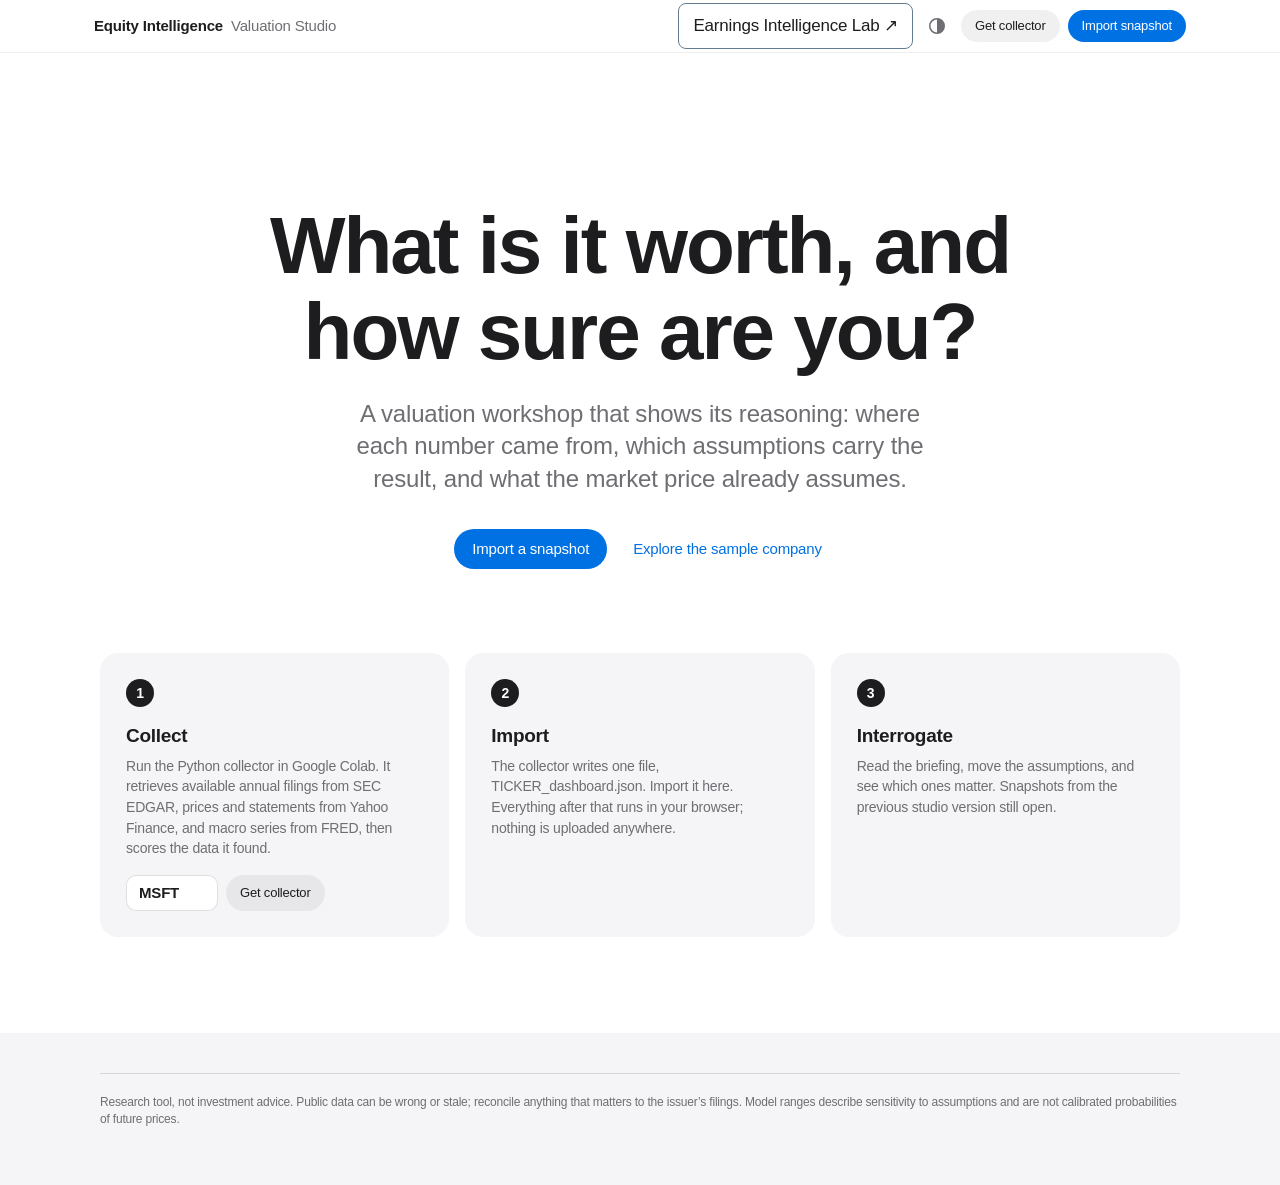
==== commit df709aa7: "Add stateless Earnings Intelligence Lab and recompose stereo startup cue" ====
--- a/experiments/company.html
+++ b/experiments/company.html
@@ -308,7 +308,7 @@
       <a href="#summary">Summary</a><a href="#valuation">Valuation</a><a href="#whatif">What-if</a><a href="#uncertainty">Uncertainty</a><a href="#record">Fundamentals</a><a href="#risk">Risk</a><a href="#macro">Economy</a><a href="#balance">Breakdown</a><a href="#bank" id="bankLink" hidden>Bank capital</a><a href="#quality">Data quality</a><a href="#tables">Tables</a>
     </nav>
     <div class="nav-actions" style="margin-left:auto">
-      <button class="icon-btn" id="themeBtn" aria-label="Switch between light and dark appearance" title="Appearance">
+      <a href="../earnings.html" style="color:inherit;font:inherit;text-decoration:none;padding:10px 14px;border:1px solid #657b90;border-radius:8px">Earnings Intelligence Lab ↗</a><button class="icon-btn" id="themeBtn" aria-label="Switch between light and dark appearance" title="Appearance">
         <svg width="18" height="18" viewBox="0 0 18 18" aria-hidden="true"><circle cx="9" cy="9" r="7.25" fill="none" stroke="currentColor" stroke-width="1.5"/><path d="M9 1.75a7.25 7.25 0 0 1 0 14.5z" fill="currentColor"/></svg>
       </button>
       <button class="btn sm quiet" id="navCode"><span class="label">Get </span>collector</button>
